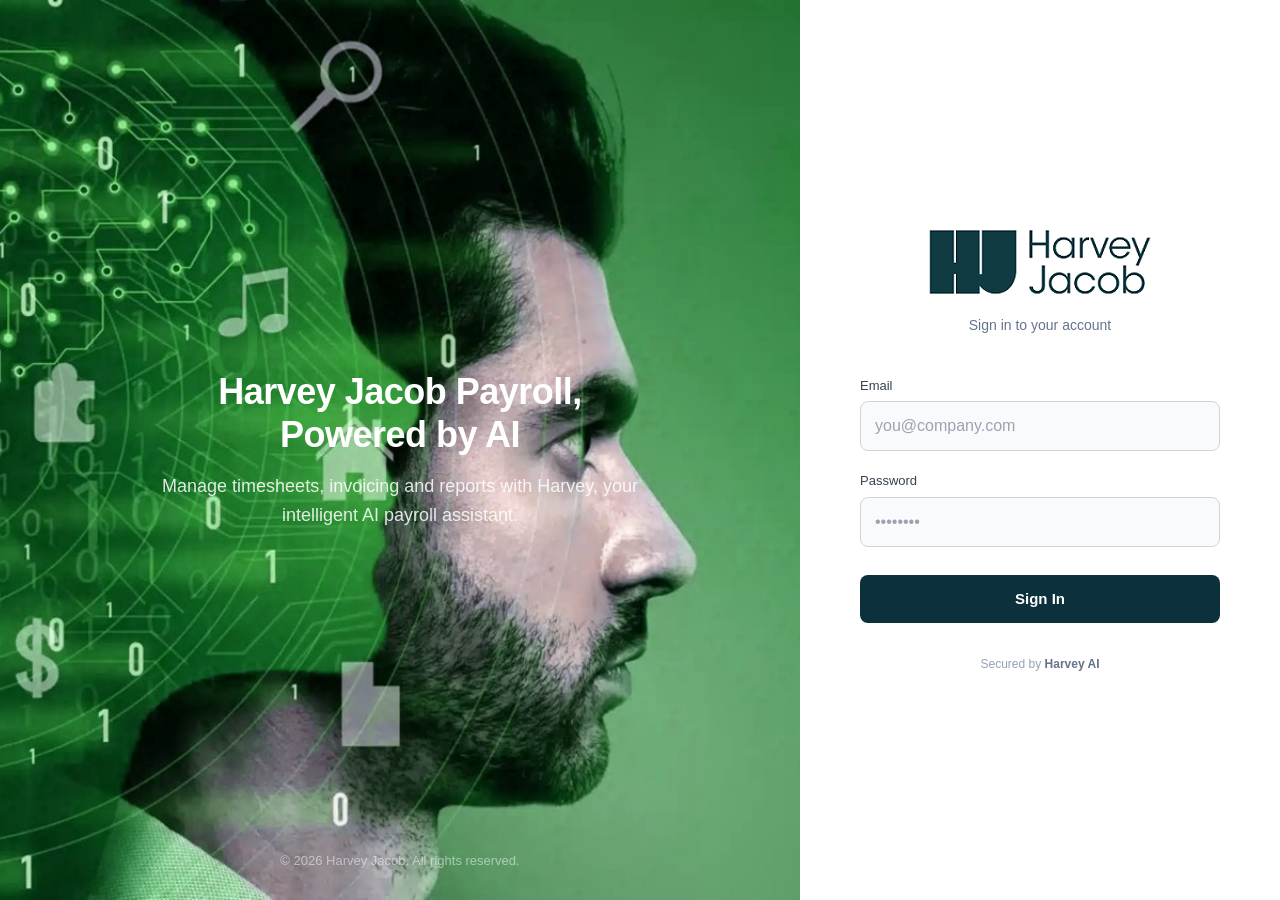
==== index.html @ 5073dd67 "Point entry at index-hjg2.js" ====
<!DOCTYPE html>
<html lang="en" data-theme="dark">
  <head>
    <meta charset="UTF-8" />
    <meta name="viewport" content="width=device-width, initial-scale=1.0" />
    <title>TalentLeap One</title>
    <link rel="icon" type="image/png" href="/one-icon.png?v=4" />
    <link rel="icon" type="image/png" sizes="32x32" href="/tlone-32.png?v=4" />
    
    <link rel="apple-touch-icon" sizes="180x180" href="/tlone-180.png?v=4" />
    <script type="module" crossorigin src="/assets/index-hjg2.js"></script>
    <link rel="modulepreload" crossorigin href="/assets/vendor-icons-BsmIMKLJ.js">
    <link rel="modulepreload" crossorigin href="/assets/vendor-react-CAoKzrx9.js">
    <link rel="modulepreload" crossorigin href="/assets/vendor-supabase-ClVc2H6D.js">
    <link rel="stylesheet" crossorigin href="/assets/index-7zOa3zN3.css">
  </head>
  <body>
    <div id="root"></div>
  </body>
</html>
---- assets/index-7zOa3zN3.css ----
*,:before,:after{--tw-border-spacing-x: 0;--tw-border-spacing-y: 0;--tw-translate-x: 0;--tw-translate-y: 0;--tw-rotate: 0;--tw-skew-x: 0;--tw-skew-y: 0;--tw-scale-x: 1;--tw-scale-y: 1;--tw-pan-x: ;--tw-pan-y: ;--tw-pinch-zoom: ;--tw-scroll-snap-strictness: proximity;--tw-gradient-from-position: ;--tw-gradient-via-position: ;--tw-gradient-to-position: ;--tw-ordinal: ;--tw-slashed-zero: ;--tw-numeric-figure: ;--tw-numeric-spacing: ;--tw-numeric-fraction: ;--tw-ring-inset: ;--tw-ring-offset-width: 0px;--tw-ring-offset-color: #fff;--tw-ring-color: rgb(59 130 246 / .5);--tw-ring-offset-shadow: 0 0 #0000;--tw-ring-shadow: 0 0 #0000;--tw-shadow: 0 0 #0000;--tw-shadow-colored: 0 0 #0000;--tw-blur: ;--tw-brightness: ;--tw-contrast: ;--tw-grayscale: ;--tw-hue-rotate: ;--tw-invert: ;--tw-saturate: ;--tw-sepia: ;--tw-drop-shadow: ;--tw-backdrop-blur: ;--tw-backdrop-brightness: ;--tw-backdrop-contrast: ;--tw-backdrop-grayscale: ;--tw-backdrop-hue-rotate: ;--tw-backdrop-invert: ;--tw-backdrop-opacity: ;--tw-backdrop-saturate: ;--tw-backdrop-sepia: ;--tw-contain-size: ;--tw-contain-layout: ;--tw-contain-paint: ;--tw-contain-style: }::backdrop{--tw-border-spacing-x: 0;--tw-border-spacing-y: 0;--tw-translate-x: 0;--tw-translate-y: 0;--tw-rotate: 0;--tw-skew-x: 0;--tw-skew-y: 0;--tw-scale-x: 1;--tw-scale-y: 1;--tw-pan-x: ;--tw-pan-y: ;--tw-pinch-zoom: ;--tw-scroll-snap-strictness: proximity;--tw-gradient-from-position: ;--tw-gradient-via-position: ;--tw-gradient-to-position: ;--tw-ordinal: ;--tw-slashed-zero: ;--tw-numeric-figure: ;--tw-numeric-spacing: ;--tw-numeric-fraction: ;--tw-ring-inset: ;--tw-ring-offset-width: 0px;--tw-ring-offset-color: #fff;--tw-ring-color: rgb(59 130 246 / .5);--tw-ring-offset-shadow: 0 0 #0000;--tw-ring-shadow: 0 0 #0000;--tw-shadow: 0 0 #0000;--tw-shadow-colored: 0 0 #0000;--tw-blur: ;--tw-brightness: ;--tw-contrast: ;--tw-grayscale: ;--tw-hue-rotate: ;--tw-invert: ;--tw-saturate: ;--tw-sepia: ;--tw-drop-shadow: ;--tw-backdrop-blur: ;--tw-backdrop-brightness: ;--tw-backdrop-contrast: ;--tw-backdrop-grayscale: ;--tw-backdrop-hue-rotate: ;--tw-backdrop-invert: ;--tw-backdrop-opacity: ;--tw-backdrop-saturate: ;--tw-backdrop-sepia: ;--tw-contain-size: ;--tw-contain-layout: ;--tw-contain-paint: ;--tw-contain-style: }*,:before,:after{box-sizing:border-box;border-width:0;border-style:solid;border-color:#e5e7eb}:before,:after{--tw-content: ""}html,:host{line-height:1.5;-webkit-text-size-adjust:100%;-moz-tab-size:4;-o-tab-size:4;tab-size:4;font-family:ui-sans-serif,system-ui,sans-serif,"Apple Color Emoji","Segoe UI Emoji",Segoe UI Symbol,"Noto Color Emoji";font-feature-settings:normal;font-variation-settings:normal;-webkit-tap-highlight-color:transparent}body{margin:0;line-height:inherit}hr{height:0;color:inherit;border-top-width:1px}abbr:where([title]){-webkit-text-decoration:underline dotted;text-decoration:underline dotted}h1,h2,h3,h4,h5,h6{font-size:inherit;font-weight:inherit}a{color:inherit;text-decoration:inherit}b,strong{font-weight:bolder}code,kbd,samp,pre{font-family:ui-monospace,SFMono-Regular,Menlo,Monaco,Consolas,Liberation Mono,Courier New,monospace;font-feature-settings:normal;font-variation-settings:normal;font-size:1em}small{font-size:80%}sub,sup{font-size:75%;line-height:0;position:relative;vertical-align:baseline}sub{bottom:-.25em}sup{top:-.5em}table{text-indent:0;border-color:inherit;border-collapse:collapse}button,input,optgroup,select,textarea{font-family:inherit;font-feature-settings:inherit;font-variation-settings:inherit;font-size:100%;font-weight:inherit;line-height:inherit;letter-spacing:inherit;color:inherit;margin:0;padding:0}button,select{text-transform:none}button,input:where([type=button]),input:where([type=reset]),input:where([type=submit]){-webkit-appearance:button;background-color:transparent;background-image:none}:-moz-focusring{outline:auto}:-moz-ui-invalid{box-shadow:none}progress{vertical-align:baseline}::-webkit-inner-spin-button,::-webkit-outer-spin-button{height:auto}[type=search]{-webkit-appearance:textfield;outline-offset:-2px}::-webkit-search-decoration{-webkit-appearance:none}::-webkit-file-upload-button{-webkit-appearance:button;font:inherit}summary{display:list-item}blockquote,dl,dd,h1,h2,h3,h4,h5,h6,hr,figure,p,pre{margin:0}fieldset{margin:0;padding:0}legend{padding:0}ol,ul,menu{list-style:none;margin:0;padding:0}dialog{padding:0}textarea{resize:vertical}input::-moz-placeholder,textarea::-moz-placeholder{opacity:1;color:#9ca3af}input::placeholder,textarea::placeholder{opacity:1;color:#9ca3af}button,[role=button]{cursor:pointer}:disabled{cursor:default}img,svg,video,canvas,audio,iframe,embed,object{display:block;vertical-align:middle}img,video{max-width:100%;height:auto}[hidden]:where(:not([hidden=until-found])){display:none}:root,[data-theme]{background-color:var(--fallback-b1,oklch(var(--b1)/1));color:var(--fallback-bc,oklch(var(--bc)/1))}@supports not (color: oklch(0% 0 0)){:root{color-scheme:light;--fallback-p: #491eff;--fallback-pc: #d4dbff;--fallback-s: #ff41c7;--fallback-sc: #fff9fc;--fallback-a: #00cfbd;--fallback-ac: #00100d;--fallback-n: #2b3440;--fallback-nc: #d7dde4;--fallback-b1: #ffffff;--fallback-b2: #e5e6e6;--fallback-b3: #e5e6e6;--fallback-bc: #1f2937;--fallback-in: #00b3f0;--fallback-inc: #000000;--fallback-su: #00ca92;--fallback-suc: #000000;--fallback-wa: #ffc22d;--fallback-wac: #000000;--fallback-er: #ff6f70;--fallback-erc: #000000}@media (prefers-color-scheme: dark){:root{color-scheme:dark;--fallback-p: #7582ff;--fallback-pc: #050617;--fallback-s: #ff71cf;--fallback-sc: #190211;--fallback-a: #00c7b5;--fallback-ac: #000e0c;--fallback-n: #2a323c;--fallback-nc: #a6adbb;--fallback-b1: #1d232a;--fallback-b2: #191e24;--fallback-b3: #15191e;--fallback-bc: #a6adbb;--fallback-in: #00b3f0;--fallback-inc: #000000;--fallback-su: #00ca92;--fallback-suc: #000000;--fallback-wa: #ffc22d;--fallback-wac: #000000;--fallback-er: #ff6f70;--fallback-erc: #000000}}}html{-webkit-tap-highlight-color:transparent}*{scrollbar-color:color-mix(in oklch,currentColor 35%,transparent) transparent}*:hover{scrollbar-color:color-mix(in oklch,currentColor 60%,transparent) transparent}:root{color-scheme:light;--in: 72.06% .191 231.6;--su: 64.8% .15 160;--wa: 84.71% .199 83.87;--er: 71.76% .221 22.18;--ac: 15.4589% .030698 163.223075;--inc: 0% 0 0;--suc: 0% 0 0;--wac: 0% 0 0;--erc: 0% 0 0;--rounded-box: 1rem;--rounded-btn: .5rem;--rounded-badge: 1.9rem;--animation-btn: .25s;--animation-input: .2s;--btn-focus-scale: .95;--border-btn: 1px;--tab-border: 1px;--tab-radius: .5rem;--p: 28.983% .045488 224.010907;--s: 58.5404% .204055 277.117292;--sc: 98.71% .0106 342.55;--a: 77.2944% .15349 163.223075;--n: 32.1785% .02476 255.701624;--nc: 89.4994% .011585 252.096176;--b1: 100% 0 0;--b2: 96.1151% 0 0;--b3: 92.4169% .00108 197.137559;--bc: 27.8078% .029596 256.847952;primary-focus:#08252e;--pc: 100% 0 0}.\!container{width:100%!important}.container{width:100%}@media (min-width: 640px){.\!container{max-width:640px!important}.container{max-width:640px}}@media (min-width: 768px){.\!container{max-width:768px!important}.container{max-width:768px}}@media (min-width: 1024px){.\!container{max-width:1024px!important}.container{max-width:1024px}}@media (min-width: 1280px){.\!container{max-width:1280px!important}.container{max-width:1280px}}@media (min-width: 1536px){.\!container{max-width:1536px!important}.container{max-width:1536px}}.alert{display:grid;width:100%;grid-auto-flow:row;align-content:flex-start;align-items:center;justify-items:center;gap:1rem;text-align:center;border-radius:var(--rounded-box, 1rem);border-width:1px;--tw-border-opacity: 1;border-color:var(--fallback-b2,oklch(var(--b2)/var(--tw-border-opacity)));padding:1rem;--tw-text-opacity: 1;color:var(--fallback-bc,oklch(var(--bc)/var(--tw-text-opacity)));--alert-bg: var(--fallback-b2,oklch(var(--b2)/1));--alert-bg-mix: var(--fallback-b1,oklch(var(--b1)/1));background-color:var(--alert-bg)}@media (min-width: 640px){.alert{grid-auto-flow:column;grid-template-columns:auto minmax(auto,1fr);justify-items:start;text-align:start}}.avatar.placeholder>div{display:flex;align-items:center;justify-content:center}.badge{display:inline-flex;align-items:center;justify-content:center;transition-property:color,background-color,border-color,text-decoration-color,fill,stroke,opacity,box-shadow,transform,filter,backdrop-filter;transition-timing-function:cubic-bezier(.4,0,.2,1);transition-timing-function:cubic-bezier(0,0,.2,1);transition-duration:.2s;height:1.25rem;font-size:.875rem;line-height:1.25rem;width:-moz-fit-content;width:fit-content;padding-left:.563rem;padding-right:.563rem;border-radius:var(--rounded-badge, 1.9rem);border-width:1px;--tw-border-opacity: 1;border-color:var(--fallback-b2,oklch(var(--b2)/var(--tw-border-opacity)));--tw-bg-opacity: 1;background-color:var(--fallback-b1,oklch(var(--b1)/var(--tw-bg-opacity)));--tw-text-opacity: 1;color:var(--fallback-bc,oklch(var(--bc)/var(--tw-text-opacity)))}@media (hover:hover){.link-hover:hover{text-decoration-line:underline}.checkbox-primary:hover{--tw-border-opacity: 1;border-color:var(--fallback-p,oklch(var(--p)/var(--tw-border-opacity)))}.label a:hover{--tw-text-opacity: 1;color:var(--fallback-bc,oklch(var(--bc)/var(--tw-text-opacity)))}.menu li>*:not(ul,.menu-title,details,.btn):active,.menu li>*:not(ul,.menu-title,details,.btn).active,.menu li>details>summary:active{--tw-bg-opacity: 1;background-color:var(--fallback-n,oklch(var(--n)/var(--tw-bg-opacity)));--tw-text-opacity: 1;color:var(--fallback-nc,oklch(var(--nc)/var(--tw-text-opacity)))}.tab:hover{--tw-text-opacity: 1}.table tr.hover:hover,.table tr.hover:nth-child(2n):hover{--tw-bg-opacity: 1;background-color:var(--fallback-b2,oklch(var(--b2)/var(--tw-bg-opacity)))}.table-zebra tr.hover:hover,.table-zebra tr.hover:nth-child(2n):hover{--tw-bg-opacity: 1;background-color:var(--fallback-b3,oklch(var(--b3)/var(--tw-bg-opacity)))}}.btn{display:inline-flex;height:3rem;min-height:3rem;flex-shrink:0;cursor:pointer;-webkit-user-select:none;-moz-user-select:none;user-select:none;flex-wrap:wrap;align-items:center;justify-content:center;border-radius:var(--rounded-btn, .5rem);border-color:transparent;border-color:oklch(var(--btn-color, var(--b2)) / var(--tw-border-opacity));padding-left:1rem;padding-right:1rem;text-align:center;font-size:.875rem;line-height:1em;gap:.5rem;font-weight:600;text-decoration-line:none;transition-duration:.2s;transition-timing-function:cubic-bezier(0,0,.2,1);border-width:var(--border-btn, 1px);transition-property:color,background-color,border-color,opacity,box-shadow,transform;--tw-text-opacity: 1;color:var(--fallback-bc,oklch(var(--bc)/var(--tw-text-opacity)));--tw-shadow: 0 1px 2px 0 rgb(0 0 0 / .05);--tw-shadow-colored: 0 1px 2px 0 var(--tw-shadow-color);box-shadow:var(--tw-ring-offset-shadow, 0 0 #0000),var(--tw-ring-shadow, 0 0 #0000),var(--tw-shadow);outline-color:var(--fallback-bc,oklch(var(--bc)/1));background-color:oklch(var(--btn-color, var(--b2)) / var(--tw-bg-opacity));--tw-bg-opacity: 1;--tw-border-opacity: 1}.btn-disabled,.btn[disabled],.btn:disabled{pointer-events:none}.btn-circle{height:3rem;width:3rem;border-radius:9999px;padding:0}:where(.btn:is(input[type=checkbox])),:where(.btn:is(input[type=radio])){width:auto;-webkit-appearance:none;-moz-appearance:none;appearance:none}.btn:is(input[type=checkbox]):after,.btn:is(input[type=radio]):after{--tw-content: attr(aria-label);content:var(--tw-content)}.card{position:relative;display:flex;flex-direction:column;border-radius:var(--rounded-box, 1rem)}.card:focus{outline:2px solid transparent;outline-offset:2px}.card-body{display:flex;flex:1 1 auto;flex-direction:column;padding:var(--padding-card, 2rem);gap:.5rem}.card-body :where(p){flex-grow:1}.card figure{display:flex;align-items:center;justify-content:center}.card.image-full{display:grid}.card.image-full:before{position:relative;content:"";z-index:10;border-radius:var(--rounded-box, 1rem);--tw-bg-opacity: 1;background-color:var(--fallback-n,oklch(var(--n)/var(--tw-bg-opacity)));opacity:.75}.card.image-full:before,.card.image-full>*{grid-column-start:1;grid-row-start:1}.card.image-full>figure img{height:100%;-o-object-fit:cover;object-fit:cover}.card.image-full>.card-body{position:relative;z-index:20;--tw-text-opacity: 1;color:var(--fallback-nc,oklch(var(--nc)/var(--tw-text-opacity)))}.chat{display:grid;grid-template-columns:repeat(2,minmax(0,1fr));-moz-column-gap:.75rem;column-gap:.75rem;padding-top:.25rem;padding-bottom:.25rem}.checkbox{flex-shrink:0;--chkbg: var(--fallback-bc,oklch(var(--bc)/1));--chkfg: var(--fallback-b1,oklch(var(--b1)/1));height:1.5rem;width:1.5rem;cursor:pointer;-webkit-appearance:none;-moz-appearance:none;appearance:none;border-radius:var(--rounded-btn, .5rem);border-width:1px;border-color:var(--fallback-bc,oklch(var(--bc)/var(--tw-border-opacity)));--tw-border-opacity: .2}.collapse:not(td):not(tr):not(colgroup){visibility:visible}.collapse{position:relative;display:grid;overflow:hidden;grid-template-rows:max-content 0fr;transition:grid-template-rows .2s;width:100%;border-radius:var(--rounded-box, 1rem)}.collapse-title,.collapse>input[type=checkbox],.collapse>input[type=radio],.collapse-content{grid-column-start:1;grid-row-start:1}.collapse>input[type=checkbox],.collapse>input[type=radio]{-webkit-appearance:none;-moz-appearance:none;appearance:none;opacity:0}:where(.collapse>input[type=checkbox]),:where(.collapse>input[type=radio]){height:100%;width:100%;z-index:1}.collapse-content{visibility:hidden;grid-column-start:1;grid-row-start:2;min-height:0px;transition:visibility .2s;transition:padding .2s ease-out,background-color .2s ease-out;padding-left:1rem;padding-right:1rem;cursor:unset}.collapse[open],.collapse-open,.collapse:focus:not(.collapse-close){grid-template-rows:max-content 1fr}.collapse:not(.collapse-close):has(>input[type=checkbox]:checked),.collapse:not(.collapse-close):has(>input[type=radio]:checked){grid-template-rows:max-content 1fr}.collapse[open]>.collapse-content,.collapse-open>.collapse-content,.collapse:focus:not(.collapse-close)>.collapse-content,.collapse:not(.collapse-close)>input[type=checkbox]:checked~.collapse-content,.collapse:not(.collapse-close)>input[type=radio]:checked~.collapse-content{visibility:visible;min-height:-moz-fit-content;min-height:fit-content}.diff{position:relative;display:grid;width:100%;overflow:hidden;direction:ltr;container-type:inline-size;grid-template-columns:auto 1fr}.divider{display:flex;flex-direction:row;align-items:center;align-self:stretch;margin-top:1rem;margin-bottom:1rem;height:1rem;white-space:nowrap}.divider:before,.divider:after{height:.125rem;width:100%;flex-grow:1;--tw-content: "";content:var(--tw-content);background-color:var(--fallback-bc,oklch(var(--bc)/.1))}@media (hover: hover){.btm-nav>*.disabled:hover,.btm-nav>*[disabled]:hover{pointer-events:none;--tw-border-opacity: 0;background-color:var(--fallback-n,oklch(var(--n)/var(--tw-bg-opacity)));--tw-bg-opacity: .1;color:var(--fallback-bc,oklch(var(--bc)/var(--tw-text-opacity)));--tw-text-opacity: .2}.btn:hover{--tw-border-opacity: 1;border-color:var(--fallback-b3,oklch(var(--b3)/var(--tw-border-opacity)));--tw-bg-opacity: 1;background-color:var(--fallback-b3,oklch(var(--b3)/var(--tw-bg-opacity)))}@supports (color: color-mix(in oklab,black,black)){.btn:hover{background-color:color-mix(in oklab,oklch(var(--btn-color, var(--b2)) / var(--tw-bg-opacity, 1)) 90%,black);border-color:color-mix(in oklab,oklch(var(--btn-color, var(--b2)) / var(--tw-border-opacity, 1)) 90%,black)}}@supports not (color: oklch(0% 0 0)){.btn:hover{background-color:var(--btn-color, var(--fallback-b2));border-color:var(--btn-color, var(--fallback-b2))}}.btn.glass:hover{--glass-opacity: 25%;--glass-border-opacity: 15%}.btn-ghost:hover{border-color:transparent}@supports (color: oklch(0% 0 0)){.btn-ghost:hover{background-color:var(--fallback-bc,oklch(var(--bc)/.2))}}.btn-outline:hover{--tw-border-opacity: 1;border-color:var(--fallback-bc,oklch(var(--bc)/var(--tw-border-opacity)));--tw-bg-opacity: 1;background-color:var(--fallback-bc,oklch(var(--bc)/var(--tw-bg-opacity)));--tw-text-opacity: 1;color:var(--fallback-b1,oklch(var(--b1)/var(--tw-text-opacity)))}.btn-outline.btn-primary:hover{--tw-text-opacity: 1;color:var(--fallback-pc,oklch(var(--pc)/var(--tw-text-opacity)))}@supports (color: color-mix(in oklab,black,black)){.btn-outline.btn-primary:hover{background-color:color-mix(in oklab,var(--fallback-p,oklch(var(--p)/1)) 90%,black);border-color:color-mix(in oklab,var(--fallback-p,oklch(var(--p)/1)) 90%,black)}}.btn-outline.btn-secondary:hover{--tw-text-opacity: 1;color:var(--fallback-sc,oklch(var(--sc)/var(--tw-text-opacity)))}@supports (color: color-mix(in oklab,black,black)){.btn-outline.btn-secondary:hover{background-color:color-mix(in oklab,var(--fallback-s,oklch(var(--s)/1)) 90%,black);border-color:color-mix(in oklab,var(--fallback-s,oklch(var(--s)/1)) 90%,black)}}.btn-outline.btn-accent:hover{--tw-text-opacity: 1;color:var(--fallback-ac,oklch(var(--ac)/var(--tw-text-opacity)))}@supports (color: color-mix(in oklab,black,black)){.btn-outline.btn-accent:hover{background-color:color-mix(in oklab,var(--fallback-a,oklch(var(--a)/1)) 90%,black);border-color:color-mix(in oklab,var(--fallback-a,oklch(var(--a)/1)) 90%,black)}}.btn-outline.btn-success:hover{--tw-text-opacity: 1;color:var(--fallback-suc,oklch(var(--suc)/var(--tw-text-opacity)))}@supports (color: color-mix(in oklab,black,black)){.btn-outline.btn-success:hover{background-color:color-mix(in oklab,var(--fallback-su,oklch(var(--su)/1)) 90%,black);border-color:color-mix(in oklab,var(--fallback-su,oklch(var(--su)/1)) 90%,black)}}.btn-outline.btn-info:hover{--tw-text-opacity: 1;color:var(--fallback-inc,oklch(var(--inc)/var(--tw-text-opacity)))}@supports (color: color-mix(in oklab,black,black)){.btn-outline.btn-info:hover{background-color:color-mix(in oklab,var(--fallback-in,oklch(var(--in)/1)) 90%,black);border-color:color-mix(in oklab,var(--fallback-in,oklch(var(--in)/1)) 90%,black)}}.btn-outline.btn-warning:hover{--tw-text-opacity: 1;color:var(--fallback-wac,oklch(var(--wac)/var(--tw-text-opacity)))}@supports (color: color-mix(in oklab,black,black)){.btn-outline.btn-warning:hover{background-color:color-mix(in oklab,var(--fallback-wa,oklch(var(--wa)/1)) 90%,black);border-color:color-mix(in oklab,var(--fallback-wa,oklch(var(--wa)/1)) 90%,black)}}.btn-outline.btn-error:hover{--tw-text-opacity: 1;color:var(--fallback-erc,oklch(var(--erc)/var(--tw-text-opacity)))}@supports (color: color-mix(in oklab,black,black)){.btn-outline.btn-error:hover{background-color:color-mix(in oklab,var(--fallback-er,oklch(var(--er)/1)) 90%,black);border-color:color-mix(in oklab,var(--fallback-er,oklch(var(--er)/1)) 90%,black)}}.btn-disabled:hover,.btn[disabled]:hover,.btn:disabled:hover{--tw-border-opacity: 0;background-color:var(--fallback-n,oklch(var(--n)/var(--tw-bg-opacity)));--tw-bg-opacity: .2;color:var(--fallback-bc,oklch(var(--bc)/var(--tw-text-opacity)));--tw-text-opacity: .2}@supports (color: color-mix(in oklab,black,black)){.btn:is(input[type=checkbox]:checked):hover,.btn:is(input[type=radio]:checked):hover{background-color:color-mix(in oklab,var(--fallback-p,oklch(var(--p)/1)) 90%,black);border-color:color-mix(in oklab,var(--fallback-p,oklch(var(--p)/1)) 90%,black)}}:where(.menu li:not(.menu-title,.disabled)>*:not(ul,details,.menu-title)):not(.active,.btn):hover,:where(.menu li:not(.menu-title,.disabled)>details>summary:not(.menu-title)):not(.active,.btn):hover{cursor:pointer;outline:2px solid transparent;outline-offset:2px}@supports (color: oklch(0% 0 0)){:where(.menu li:not(.menu-title,.disabled)>*:not(ul,details,.menu-title)):not(.active,.btn):hover,:where(.menu li:not(.menu-title,.disabled)>details>summary:not(.menu-title)):not(.active,.btn):hover{background-color:var(--fallback-bc,oklch(var(--bc)/.1))}}.tab[disabled],.tab[disabled]:hover{cursor:not-allowed;color:var(--fallback-bc,oklch(var(--bc)/var(--tw-text-opacity)));--tw-text-opacity: .2}}.footer{display:grid;width:100%;grid-auto-flow:row;place-items:start;-moz-column-gap:1rem;column-gap:1rem;row-gap:2.5rem;font-size:.875rem;line-height:1.25rem}.footer>*{display:grid;place-items:start;gap:.5rem}@media (min-width: 48rem){.footer{grid-auto-flow:column}.footer-center{grid-auto-flow:row dense}}.form-control{display:flex;flex-direction:column}.label{display:flex;-webkit-user-select:none;-moz-user-select:none;user-select:none;align-items:center;justify-content:space-between;padding:.5rem .25rem}.\!input{flex-shrink:1!important;-webkit-appearance:none!important;-moz-appearance:none!important;appearance:none!important;height:3rem!important;padding-left:1rem!important;padding-right:1rem!important;font-size:1rem!important;line-height:2!important;line-height:1.5rem!important;border-radius:var(--rounded-btn, .5rem)!important;border-width:1px!important;border-color:transparent!important;--tw-bg-opacity: 1 !important;background-color:var(--fallback-b1,oklch(var(--b1)/var(--tw-bg-opacity)))!important}.input{flex-shrink:1;-webkit-appearance:none;-moz-appearance:none;appearance:none;height:3rem;padding-left:1rem;padding-right:1rem;font-size:1rem;line-height:2;line-height:1.5rem;border-radius:var(--rounded-btn, .5rem);border-width:1px;border-color:transparent;--tw-bg-opacity: 1;background-color:var(--fallback-b1,oklch(var(--b1)/var(--tw-bg-opacity)))}.\!input[type=number]::-webkit-inner-spin-button{margin-top:-1rem!important;margin-bottom:-1rem!important;margin-inline-end:-1rem!important}.input[type=number]::-webkit-inner-spin-button,.input-md[type=number]::-webkit-inner-spin-button{margin-top:-1rem;margin-bottom:-1rem;margin-inline-end:-1rem}.input-xs[type=number]::-webkit-inner-spin-button{margin-top:-.25rem;margin-bottom:-.25rem;margin-inline-end:-0px}.input-sm[type=number]::-webkit-inner-spin-button{margin-top:0;margin-bottom:0;margin-inline-end:-0px}.join{display:inline-flex;align-items:stretch;border-radius:var(--rounded-btn, .5rem)}.join :where(.join-item){border-start-end-radius:0;border-end-end-radius:0;border-end-start-radius:0;border-start-start-radius:0}.join .join-item:not(:first-child):not(:last-child),.join *:not(:first-child):not(:last-child) .join-item{border-start-end-radius:0;border-end-end-radius:0;border-end-start-radius:0;border-start-start-radius:0}.join .join-item:first-child:not(:last-child),.join *:first-child:not(:last-child) .join-item{border-start-end-radius:0;border-end-end-radius:0}.join .dropdown .join-item:first-child:not(:last-child),.join *:first-child:not(:last-child) .dropdown .join-item{border-start-end-radius:inherit;border-end-end-radius:inherit}.join :where(.join-item:first-child:not(:last-child)),.join :where(*:first-child:not(:last-child) .join-item){border-end-start-radius:inherit;border-start-start-radius:inherit}.join .join-item:last-child:not(:first-child),.join *:last-child:not(:first-child) .join-item{border-end-start-radius:0;border-start-start-radius:0}.join :where(.join-item:last-child:not(:first-child)),.join :where(*:last-child:not(:first-child) .join-item){border-start-end-radius:inherit;border-end-end-radius:inherit}@supports not selector(:has(*)){:where(.join *){border-radius:inherit}}@supports selector(:has(*)){:where(.join *:has(.join-item)){border-radius:inherit}}.link{cursor:pointer;text-decoration-line:underline}.link-hover{text-decoration-line:none}.menu{display:flex;flex-direction:column;flex-wrap:wrap;font-size:.875rem;line-height:1.25rem;padding:.5rem}.menu :where(li ul){position:relative;white-space:nowrap;margin-inline-start:1rem;padding-inline-start:.5rem}.menu :where(li:not(.menu-title)>*:not(ul,details,.menu-title,.btn)),.menu :where(li:not(.menu-title)>details>summary:not(.menu-title)){display:grid;grid-auto-flow:column;align-content:flex-start;align-items:center;gap:.5rem;grid-auto-columns:minmax(auto,max-content) auto max-content;-webkit-user-select:none;-moz-user-select:none;user-select:none}.menu li.disabled{cursor:not-allowed;-webkit-user-select:none;-moz-user-select:none;user-select:none;color:var(--fallback-bc,oklch(var(--bc)/.3))}.menu :where(li>.menu-dropdown:not(.menu-dropdown-show)){display:none}:where(.menu li){position:relative;display:flex;flex-shrink:0;flex-direction:column;flex-wrap:wrap;align-items:stretch}:where(.menu li) .badge{justify-self:end}.modal{pointer-events:none;position:fixed;top:0;right:0;bottom:0;left:0;margin:0;display:grid;height:100%;max-height:none;width:100%;max-width:none;justify-items:center;padding:0;opacity:0;overscroll-behavior:contain;z-index:999;background-color:transparent;color:inherit;transition-duration:.2s;transition-timing-function:cubic-bezier(0,0,.2,1);transition-property:transform,opacity,visibility;overflow-y:hidden}:where(.modal){align-items:center}.modal-box{max-height:calc(100vh - 5em);grid-column-start:1;grid-row-start:1;width:91.666667%;max-width:32rem;--tw-scale-x: .9;--tw-scale-y: .9;transform:translate(var(--tw-translate-x),var(--tw-translate-y)) rotate(var(--tw-rotate)) skew(var(--tw-skew-x)) skewY(var(--tw-skew-y)) scaleX(var(--tw-scale-x)) scaleY(var(--tw-scale-y));border-bottom-right-radius:var(--rounded-box, 1rem);border-bottom-left-radius:var(--rounded-box, 1rem);border-top-left-radius:var(--rounded-box, 1rem);border-top-right-radius:var(--rounded-box, 1rem);--tw-bg-opacity: 1;background-color:var(--fallback-b1,oklch(var(--b1)/var(--tw-bg-opacity)));padding:1.5rem;transition-property:color,background-color,border-color,text-decoration-color,fill,stroke,opacity,box-shadow,transform,filter,backdrop-filter;transition-timing-function:cubic-bezier(.4,0,.2,1);transition-timing-function:cubic-bezier(0,0,.2,1);transition-duration:.2s;box-shadow:#00000040 0 25px 50px -12px;overflow-y:auto;overscroll-behavior:contain}.modal-open,.modal:target,.modal-toggle:checked+.modal,.modal[open]{pointer-events:auto;visibility:visible;opacity:1}:root:has(:is(.modal-open,.modal:target,.modal-toggle:checked+.modal,.modal[open])){overflow:hidden;scrollbar-gutter:stable}.progress{position:relative;width:100%;-webkit-appearance:none;-moz-appearance:none;appearance:none;overflow:hidden;height:.5rem;border-radius:var(--rounded-box, 1rem);background-color:var(--fallback-bc,oklch(var(--bc)/.2))}.range{height:1.5rem;width:100%;cursor:pointer;-moz-appearance:none;appearance:none;-webkit-appearance:none;--range-shdw: var(--fallback-bc,oklch(var(--bc)/1));overflow:hidden;border-radius:var(--rounded-box, 1rem);background-color:transparent}.range:focus{outline:none}.select{display:inline-flex;cursor:pointer;-webkit-user-select:none;-moz-user-select:none;user-select:none;-webkit-appearance:none;-moz-appearance:none;appearance:none;height:3rem;min-height:3rem;padding-inline-start:1rem;padding-inline-end:2.5rem;font-size:.875rem;line-height:1.25rem;line-height:2;border-radius:var(--rounded-btn, .5rem);border-width:1px;border-color:transparent;--tw-bg-opacity: 1;background-color:var(--fallback-b1,oklch(var(--b1)/var(--tw-bg-opacity)));background-image:linear-gradient(45deg,transparent 50%,currentColor 50%),linear-gradient(135deg,currentColor 50%,transparent 50%);background-position:calc(100% - 20px) calc(1px + 50%),calc(100% - 16.1px) calc(1px + 50%);background-size:4px 4px,4px 4px;background-repeat:no-repeat}.select[multiple]{height:auto}.stats{display:inline-grid;border-radius:var(--rounded-box, 1rem);--tw-bg-opacity: 1;background-color:var(--fallback-b1,oklch(var(--b1)/var(--tw-bg-opacity)));--tw-text-opacity: 1;color:var(--fallback-bc,oklch(var(--bc)/var(--tw-text-opacity)))}:where(.stats){grid-auto-flow:column;overflow-x:auto}.stat{display:inline-grid;width:100%;grid-template-columns:repeat(1,1fr);-moz-column-gap:1rem;column-gap:1rem;border-color:var(--fallback-bc,oklch(var(--bc)/var(--tw-border-opacity)));--tw-border-opacity: .1;padding:1rem 1.5rem}.steps{display:inline-grid;grid-auto-flow:column;overflow:hidden;overflow-x:auto;counter-reset:step;grid-auto-columns:1fr}.steps .step{display:grid;grid-template-columns:repeat(1,minmax(0,1fr));grid-template-columns:auto;grid-template-rows:repeat(2,minmax(0,1fr));grid-template-rows:40px 1fr;place-items:center;text-align:center;min-width:4rem}.swap{position:relative;display:inline-grid;-webkit-user-select:none;-moz-user-select:none;user-select:none;place-content:center;cursor:pointer}.swap>*{grid-column-start:1;grid-row-start:1;transition-duration:.3s;transition-timing-function:cubic-bezier(0,0,.2,1);transition-property:transform,opacity}.swap input{-webkit-appearance:none;-moz-appearance:none;appearance:none}.swap .swap-on,.swap .swap-indeterminate,.swap input:indeterminate~.swap-on{opacity:0}.swap input:checked~.swap-off,.swap-active .swap-off,.swap input:indeterminate~.swap-off{opacity:0}.swap input:checked~.swap-on,.swap-active .swap-on,.swap input:indeterminate~.swap-indeterminate{opacity:1}.tabs{display:grid;align-items:flex-end}.tabs-lifted:has(.tab-content[class^=rounded-]) .tab:first-child:not(:is(.tab-active,[aria-selected=true])),.tabs-lifted:has(.tab-content[class*=" rounded-"]) .tab:first-child:not(:is(.tab-active,[aria-selected=true])){border-bottom-color:transparent}.tab{position:relative;grid-row-start:1;display:inline-flex;height:2rem;cursor:pointer;-webkit-user-select:none;-moz-user-select:none;user-select:none;-webkit-appearance:none;-moz-appearance:none;appearance:none;flex-wrap:wrap;align-items:center;justify-content:center;text-align:center;font-size:.875rem;line-height:1.25rem;line-height:2;--tab-padding: 1rem;--tw-text-opacity: .5;--tab-color: var(--fallback-bc,oklch(var(--bc)/1));--tab-bg: var(--fallback-b1,oklch(var(--b1)/1));--tab-border-color: var(--fallback-b3,oklch(var(--b3)/1));color:var(--tab-color);padding-inline-start:var(--tab-padding, 1rem);padding-inline-end:var(--tab-padding, 1rem)}.tab:is(input[type=radio]){width:auto;border-bottom-right-radius:0;border-bottom-left-radius:0}.tab:is(input[type=radio]):after{--tw-content: attr(aria-label);content:var(--tw-content)}.tab:not(input):empty{cursor:default;grid-column-start:span 9999}input.tab:checked+.tab-content,:is(.tab-active,[aria-selected=true])+.tab-content{display:block}.table{position:relative;width:100%;border-radius:var(--rounded-box, 1rem);text-align:left;font-size:.875rem;line-height:1.25rem}.table :where(.table-pin-rows thead tr){position:sticky;top:0;z-index:1;--tw-bg-opacity: 1;background-color:var(--fallback-b1,oklch(var(--b1)/var(--tw-bg-opacity)))}.table :where(.table-pin-rows tfoot tr){position:sticky;bottom:0;z-index:1;--tw-bg-opacity: 1;background-color:var(--fallback-b1,oklch(var(--b1)/var(--tw-bg-opacity)))}.table :where(.table-pin-cols tr th){position:sticky;left:0;right:0;--tw-bg-opacity: 1;background-color:var(--fallback-b1,oklch(var(--b1)/var(--tw-bg-opacity)))}.textarea{min-height:3rem;flex-shrink:1;padding:.5rem 1rem;font-size:.875rem;line-height:1.25rem;line-height:2;border-radius:var(--rounded-btn, .5rem);border-width:1px;border-color:transparent;--tw-bg-opacity: 1;background-color:var(--fallback-b1,oklch(var(--b1)/var(--tw-bg-opacity)))}.toggle{flex-shrink:0;--tglbg: var(--fallback-b1,oklch(var(--b1)/1));--handleoffset: 1.5rem;--handleoffsetcalculator: calc(var(--handleoffset) * -1);--togglehandleborder: 0 0;height:1.5rem;width:3rem;cursor:pointer;-webkit-appearance:none;-moz-appearance:none;appearance:none;border-radius:var(--rounded-badge, 1.9rem);border-width:1px;border-color:currentColor;background-color:currentColor;color:var(--fallback-bc,oklch(var(--bc)/.5));transition:background,box-shadow var(--animation-input, .2s) ease-out;box-shadow:var(--handleoffsetcalculator) 0 0 2px var(--tglbg) inset,0 0 0 2px var(--tglbg) inset,var(--togglehandleborder)}.alert-error{border-color:var(--fallback-er,oklch(var(--er)/.2));--tw-text-opacity: 1;color:var(--fallback-erc,oklch(var(--erc)/var(--tw-text-opacity)));--alert-bg: var(--fallback-er,oklch(var(--er)/1));--alert-bg-mix: var(--fallback-b1,oklch(var(--b1)/1))}.badge-neutral{--tw-border-opacity: 1;border-color:var(--fallback-n,oklch(var(--n)/var(--tw-border-opacity)));--tw-bg-opacity: 1;background-color:var(--fallback-n,oklch(var(--n)/var(--tw-bg-opacity)));--tw-text-opacity: 1;color:var(--fallback-nc,oklch(var(--nc)/var(--tw-text-opacity)))}.badge-primary{--tw-border-opacity: 1;border-color:var(--fallback-p,oklch(var(--p)/var(--tw-border-opacity)));--tw-bg-opacity: 1;background-color:var(--fallback-p,oklch(var(--p)/var(--tw-bg-opacity)));--tw-text-opacity: 1;color:var(--fallback-pc,oklch(var(--pc)/var(--tw-text-opacity)))}.badge-secondary{--tw-border-opacity: 1;border-color:var(--fallback-s,oklch(var(--s)/var(--tw-border-opacity)));--tw-bg-opacity: 1;background-color:var(--fallback-s,oklch(var(--s)/var(--tw-bg-opacity)));--tw-text-opacity: 1;color:var(--fallback-sc,oklch(var(--sc)/var(--tw-text-opacity)))}.badge-accent{--tw-border-opacity: 1;border-color:var(--fallback-a,oklch(var(--a)/var(--tw-border-opacity)));--tw-bg-opacity: 1;background-color:var(--fallback-a,oklch(var(--a)/var(--tw-bg-opacity)));--tw-text-opacity: 1;color:var(--fallback-ac,oklch(var(--ac)/var(--tw-text-opacity)))}.badge-info{border-color:transparent;--tw-bg-opacity: 1;background-color:var(--fallback-in,oklch(var(--in)/var(--tw-bg-opacity)));--tw-text-opacity: 1;color:var(--fallback-inc,oklch(var(--inc)/var(--tw-text-opacity)))}.badge-success{border-color:transparent;--tw-bg-opacity: 1;background-color:var(--fallback-su,oklch(var(--su)/var(--tw-bg-opacity)));--tw-text-opacity: 1;color:var(--fallback-suc,oklch(var(--suc)/var(--tw-text-opacity)))}.badge-warning{border-color:transparent;--tw-bg-opacity: 1;background-color:var(--fallback-wa,oklch(var(--wa)/var(--tw-bg-opacity)));--tw-text-opacity: 1;color:var(--fallback-wac,oklch(var(--wac)/var(--tw-text-opacity)))}.badge-error{border-color:transparent;--tw-bg-opacity: 1;background-color:var(--fallback-er,oklch(var(--er)/var(--tw-bg-opacity)));--tw-text-opacity: 1;color:var(--fallback-erc,oklch(var(--erc)/var(--tw-text-opacity)))}.badge-ghost{--tw-border-opacity: 1;border-color:var(--fallback-b2,oklch(var(--b2)/var(--tw-border-opacity)));--tw-bg-opacity: 1;background-color:var(--fallback-b2,oklch(var(--b2)/var(--tw-bg-opacity)));--tw-text-opacity: 1;color:var(--fallback-bc,oklch(var(--bc)/var(--tw-text-opacity)))}.badge-outline{border-color:currentColor;--tw-border-opacity: .5;background-color:transparent;color:currentColor}.badge-outline.badge-neutral{--tw-text-opacity: 1;color:var(--fallback-n,oklch(var(--n)/var(--tw-text-opacity)))}.badge-outline.badge-primary{--tw-text-opacity: 1;color:var(--fallback-p,oklch(var(--p)/var(--tw-text-opacity)))}.badge-outline.badge-secondary{--tw-text-opacity: 1;color:var(--fallback-s,oklch(var(--s)/var(--tw-text-opacity)))}.badge-outline.badge-accent{--tw-text-opacity: 1;color:var(--fallback-a,oklch(var(--a)/var(--tw-text-opacity)))}.badge-outline.badge-info{--tw-text-opacity: 1;color:var(--fallback-in,oklch(var(--in)/var(--tw-text-opacity)))}.badge-outline.badge-success{--tw-text-opacity: 1;color:var(--fallback-su,oklch(var(--su)/var(--tw-text-opacity)))}.badge-outline.badge-warning{--tw-text-opacity: 1;color:var(--fallback-wa,oklch(var(--wa)/var(--tw-text-opacity)))}.badge-outline.badge-error{--tw-text-opacity: 1;color:var(--fallback-er,oklch(var(--er)/var(--tw-text-opacity)))}.btm-nav>*:where(.active){border-top-width:2px;--tw-bg-opacity: 1;background-color:var(--fallback-b1,oklch(var(--b1)/var(--tw-bg-opacity)))}.btm-nav>*.disabled,.btm-nav>*[disabled]{pointer-events:none;--tw-border-opacity: 0;background-color:var(--fallback-n,oklch(var(--n)/var(--tw-bg-opacity)));--tw-bg-opacity: .1;color:var(--fallback-bc,oklch(var(--bc)/var(--tw-text-opacity)));--tw-text-opacity: .2}.btm-nav>* .label{font-size:1rem;line-height:1.5rem}@media (prefers-reduced-motion: no-preference){.btn{animation:button-pop var(--animation-btn, .25s) ease-out}}.btn:active:hover,.btn:active:focus{animation:button-pop 0s ease-out;transform:scale(var(--btn-focus-scale, .97))}@supports not (color: oklch(0% 0 0)){.btn{background-color:var(--btn-color, var(--fallback-b2));border-color:var(--btn-color, var(--fallback-b2))}.btn-primary{--btn-color: var(--fallback-p)}.btn-neutral{--btn-color: var(--fallback-n)}.btn-info{--btn-color: var(--fallback-in)}.btn-success{--btn-color: var(--fallback-su)}.btn-error{--btn-color: var(--fallback-er)}.prose :where(code):not(:where([class~=not-prose] *,pre *)){background-color:var(--fallback-b3,oklch(var(--b3)/1))}}@supports (color: color-mix(in oklab,black,black)){.btn-outline.btn-primary.btn-active{background-color:color-mix(in oklab,var(--fallback-p,oklch(var(--p)/1)) 90%,black);border-color:color-mix(in oklab,var(--fallback-p,oklch(var(--p)/1)) 90%,black)}.btn-outline.btn-secondary.btn-active{background-color:color-mix(in oklab,var(--fallback-s,oklch(var(--s)/1)) 90%,black);border-color:color-mix(in oklab,var(--fallback-s,oklch(var(--s)/1)) 90%,black)}.btn-outline.btn-accent.btn-active{background-color:color-mix(in oklab,var(--fallback-a,oklch(var(--a)/1)) 90%,black);border-color:color-mix(in oklab,var(--fallback-a,oklch(var(--a)/1)) 90%,black)}.btn-outline.btn-success.btn-active{background-color:color-mix(in oklab,var(--fallback-su,oklch(var(--su)/1)) 90%,black);border-color:color-mix(in oklab,var(--fallback-su,oklch(var(--su)/1)) 90%,black)}.btn-outline.btn-info.btn-active{background-color:color-mix(in oklab,var(--fallback-in,oklch(var(--in)/1)) 90%,black);border-color:color-mix(in oklab,var(--fallback-in,oklch(var(--in)/1)) 90%,black)}.btn-outline.btn-warning.btn-active{background-color:color-mix(in oklab,var(--fallback-wa,oklch(var(--wa)/1)) 90%,black);border-color:color-mix(in oklab,var(--fallback-wa,oklch(var(--wa)/1)) 90%,black)}.btn-outline.btn-error.btn-active{background-color:color-mix(in oklab,var(--fallback-er,oklch(var(--er)/1)) 90%,black);border-color:color-mix(in oklab,var(--fallback-er,oklch(var(--er)/1)) 90%,black)}}.btn:focus-visible{outline-style:solid;outline-width:2px;outline-offset:2px}.btn-primary{--tw-text-opacity: 1;color:var(--fallback-pc,oklch(var(--pc)/var(--tw-text-opacity)));outline-color:var(--fallback-p,oklch(var(--p)/1))}@supports (color: oklch(0% 0 0)){.btn-primary{--btn-color: var(--p)}.btn-neutral{--btn-color: var(--n)}.btn-info{--btn-color: var(--in)}.btn-success{--btn-color: var(--su)}.btn-error{--btn-color: var(--er)}}.btn-neutral{--tw-text-opacity: 1;color:var(--fallback-nc,oklch(var(--nc)/var(--tw-text-opacity)));outline-color:var(--fallback-n,oklch(var(--n)/1))}.btn-info{--tw-text-opacity: 1;color:var(--fallback-inc,oklch(var(--inc)/var(--tw-text-opacity)));outline-color:var(--fallback-in,oklch(var(--in)/1))}.btn-success{--tw-text-opacity: 1;color:var(--fallback-suc,oklch(var(--suc)/var(--tw-text-opacity)));outline-color:var(--fallback-su,oklch(var(--su)/1))}.btn-error{--tw-text-opacity: 1;color:var(--fallback-erc,oklch(var(--erc)/var(--tw-text-opacity)));outline-color:var(--fallback-er,oklch(var(--er)/1))}.btn.glass{--tw-shadow: 0 0 #0000;--tw-shadow-colored: 0 0 #0000;box-shadow:var(--tw-ring-offset-shadow, 0 0 #0000),var(--tw-ring-shadow, 0 0 #0000),var(--tw-shadow);outline-color:currentColor}.btn.glass.btn-active{--glass-opacity: 25%;--glass-border-opacity: 15%}.btn-ghost{border-width:1px;border-color:transparent;background-color:transparent;color:currentColor;--tw-shadow: 0 0 #0000;--tw-shadow-colored: 0 0 #0000;box-shadow:var(--tw-ring-offset-shadow, 0 0 #0000),var(--tw-ring-shadow, 0 0 #0000),var(--tw-shadow);outline-color:currentColor}.btn-ghost.btn-active{border-color:transparent;background-color:var(--fallback-bc,oklch(var(--bc)/.2))}.btn-outline{border-color:currentColor;background-color:transparent;--tw-text-opacity: 1;color:var(--fallback-bc,oklch(var(--bc)/var(--tw-text-opacity)));--tw-shadow: 0 0 #0000;--tw-shadow-colored: 0 0 #0000;box-shadow:var(--tw-ring-offset-shadow, 0 0 #0000),var(--tw-ring-shadow, 0 0 #0000),var(--tw-shadow)}.btn-outline.btn-active{--tw-border-opacity: 1;border-color:var(--fallback-bc,oklch(var(--bc)/var(--tw-border-opacity)));--tw-bg-opacity: 1;background-color:var(--fallback-bc,oklch(var(--bc)/var(--tw-bg-opacity)));--tw-text-opacity: 1;color:var(--fallback-b1,oklch(var(--b1)/var(--tw-text-opacity)))}.btn-outline.btn-primary{--tw-text-opacity: 1;color:var(--fallback-p,oklch(var(--p)/var(--tw-text-opacity)))}.btn-outline.btn-primary.btn-active{--tw-text-opacity: 1;color:var(--fallback-pc,oklch(var(--pc)/var(--tw-text-opacity)))}.btn-outline.btn-secondary{--tw-text-opacity: 1;color:var(--fallback-s,oklch(var(--s)/var(--tw-text-opacity)))}.btn-outline.btn-secondary.btn-active{--tw-text-opacity: 1;color:var(--fallback-sc,oklch(var(--sc)/var(--tw-text-opacity)))}.btn-outline.btn-accent{--tw-text-opacity: 1;color:var(--fallback-a,oklch(var(--a)/var(--tw-text-opacity)))}.btn-outline.btn-accent.btn-active{--tw-text-opacity: 1;color:var(--fallback-ac,oklch(var(--ac)/var(--tw-text-opacity)))}.btn-outline.btn-success{--tw-text-opacity: 1;color:var(--fallback-su,oklch(var(--su)/var(--tw-text-opacity)))}.btn-outline.btn-success.btn-active{--tw-text-opacity: 1;color:var(--fallback-suc,oklch(var(--suc)/var(--tw-text-opacity)))}.btn-outline.btn-info{--tw-text-opacity: 1;color:var(--fallback-in,oklch(var(--in)/var(--tw-text-opacity)))}.btn-outline.btn-info.btn-active{--tw-text-opacity: 1;color:var(--fallback-inc,oklch(var(--inc)/var(--tw-text-opacity)))}.btn-outline.btn-warning{--tw-text-opacity: 1;color:var(--fallback-wa,oklch(var(--wa)/var(--tw-text-opacity)))}.btn-outline.btn-warning.btn-active{--tw-text-opacity: 1;color:var(--fallback-wac,oklch(var(--wac)/var(--tw-text-opacity)))}.btn-outline.btn-error{--tw-text-opacity: 1;color:var(--fallback-er,oklch(var(--er)/var(--tw-text-opacity)))}.btn-outline.btn-error.btn-active{--tw-text-opacity: 1;color:var(--fallback-erc,oklch(var(--erc)/var(--tw-text-opacity)))}.btn.btn-disabled,.btn[disabled],.btn:disabled{--tw-border-opacity: 0;background-color:var(--fallback-n,oklch(var(--n)/var(--tw-bg-opacity)));--tw-bg-opacity: .2;color:var(--fallback-bc,oklch(var(--bc)/var(--tw-text-opacity)));--tw-text-opacity: .2}.btn:is(input[type=checkbox]:checked),.btn:is(input[type=radio]:checked){--tw-border-opacity: 1;border-color:var(--fallback-p,oklch(var(--p)/var(--tw-border-opacity)));--tw-bg-opacity: 1;background-color:var(--fallback-p,oklch(var(--p)/var(--tw-bg-opacity)));--tw-text-opacity: 1;color:var(--fallback-pc,oklch(var(--pc)/var(--tw-text-opacity)))}.btn:is(input[type=checkbox]:checked):focus-visible,.btn:is(input[type=radio]:checked):focus-visible{outline-color:var(--fallback-p,oklch(var(--p)/1))}@keyframes button-pop{0%{transform:scale(var(--btn-focus-scale, .98))}40%{transform:scale(1.02)}to{transform:scale(1)}}.card :where(figure:first-child){overflow:hidden;border-start-start-radius:inherit;border-start-end-radius:inherit;border-end-start-radius:unset;border-end-end-radius:unset}.card :where(figure:last-child){overflow:hidden;border-start-start-radius:unset;border-start-end-radius:unset;border-end-start-radius:inherit;border-end-end-radius:inherit}.card:focus-visible{outline:2px solid currentColor;outline-offset:2px}.card.bordered{border-width:1px;--tw-border-opacity: 1;border-color:var(--fallback-b2,oklch(var(--b2)/var(--tw-border-opacity)))}.card.compact .card-body{padding:1rem;font-size:.875rem;line-height:1.25rem}.card.image-full :where(figure){overflow:hidden;border-radius:inherit}.checkbox:focus{box-shadow:none}.checkbox:focus-visible{outline-style:solid;outline-width:2px;outline-offset:2px;outline-color:var(--fallback-bc,oklch(var(--bc)/1))}.checkbox:disabled{border-width:0px;cursor:not-allowed;border-color:transparent;--tw-bg-opacity: 1;background-color:var(--fallback-bc,oklch(var(--bc)/var(--tw-bg-opacity)));opacity:.2}.checkbox:checked,.checkbox[aria-checked=true]{background-repeat:no-repeat;animation:checkmark var(--animation-input, .2s) ease-out;background-color:var(--chkbg);background-image:linear-gradient(-45deg,transparent 65%,var(--chkbg) 65.99%),linear-gradient(45deg,transparent 75%,var(--chkbg) 75.99%),linear-gradient(-45deg,var(--chkbg) 40%,transparent 40.99%),linear-gradient(45deg,var(--chkbg) 30%,var(--chkfg) 30.99%,var(--chkfg) 40%,transparent 40.99%),linear-gradient(-45deg,var(--chkfg) 50%,var(--chkbg) 50.99%)}.checkbox:indeterminate{--tw-bg-opacity: 1;background-color:var(--fallback-bc,oklch(var(--bc)/var(--tw-bg-opacity)));background-repeat:no-repeat;animation:checkmark var(--animation-input, .2s) ease-out;background-image:linear-gradient(90deg,transparent 80%,var(--chkbg) 80%),linear-gradient(-90deg,transparent 80%,var(--chkbg) 80%),linear-gradient(0deg,var(--chkbg) 43%,var(--chkfg) 43%,var(--chkfg) 57%,var(--chkbg) 57%)}.checkbox-primary{--chkbg: var(--fallback-p,oklch(var(--p)/1));--chkfg: var(--fallback-pc,oklch(var(--pc)/1));--tw-border-opacity: 1;border-color:var(--fallback-p,oklch(var(--p)/var(--tw-border-opacity)))}.checkbox-primary:focus-visible{outline-color:var(--fallback-p,oklch(var(--p)/1))}.checkbox-primary:checked,.checkbox-primary[aria-checked=true]{--tw-border-opacity: 1;border-color:var(--fallback-p,oklch(var(--p)/var(--tw-border-opacity)));--tw-bg-opacity: 1;background-color:var(--fallback-p,oklch(var(--p)/var(--tw-bg-opacity)));--tw-text-opacity: 1;color:var(--fallback-pc,oklch(var(--pc)/var(--tw-text-opacity)))}@keyframes checkmark{0%{background-position-y:5px}50%{background-position-y:-2px}to{background-position-y:0}}details.collapse{width:100%}details.collapse summary{position:relative;display:block;outline:2px solid transparent;outline-offset:2px}details.collapse summary::-webkit-details-marker{display:none}.collapse:focus-visible{outline-style:solid;outline-width:2px;outline-offset:2px;outline-color:var(--fallback-bc,oklch(var(--bc)/1))}.collapse:has(.collapse-title:focus-visible),.collapse:has(>input[type=checkbox]:focus-visible),.collapse:has(>input[type=radio]:focus-visible){outline-style:solid;outline-width:2px;outline-offset:2px;outline-color:var(--fallback-bc,oklch(var(--bc)/1))}.collapse-arrow>.collapse-title:after{position:absolute;display:block;height:.5rem;width:.5rem;--tw-translate-y: -100%;--tw-rotate: 45deg;transform:translate(var(--tw-translate-x),var(--tw-translate-y)) rotate(var(--tw-rotate)) skew(var(--tw-skew-x)) skewY(var(--tw-skew-y)) scaleX(var(--tw-scale-x)) scaleY(var(--tw-scale-y));transition-property:all;transition-timing-function:cubic-bezier(.4,0,.2,1);transition-timing-function:cubic-bezier(0,0,.2,1);transition-duration:.15s;transition-duration:.2s;top:1.9rem;inset-inline-end:1.4rem;content:"";transform-origin:75% 75%;box-shadow:2px 2px;pointer-events:none}.collapse-plus>.collapse-title:after{position:absolute;display:block;height:.5rem;width:.5rem;transition-property:all;transition-timing-function:cubic-bezier(.4,0,.2,1);transition-timing-function:cubic-bezier(0,0,.2,1);transition-duration:.3s;top:.9rem;inset-inline-end:1.4rem;content:"+";pointer-events:none}.collapse:not(.collapse-open):not(.collapse-close)>input[type=checkbox],.collapse:not(.collapse-open):not(.collapse-close)>input[type=radio]:not(:checked),.collapse:not(.collapse-open):not(.collapse-close)>.collapse-title{cursor:pointer}.collapse:focus:not(.collapse-open):not(.collapse-close):not(.collapse[open])>.collapse-title{cursor:unset}.collapse-title{position:relative}.collapse-title,:where(.collapse>input[type=checkbox]),:where(.collapse>input[type=radio]){padding:1rem;padding-inline-end:3rem;min-height:3.75rem;transition:background-color .2s ease-out}.collapse[open]>:where(.collapse-content),.collapse-open>:where(.collapse-content),.collapse:focus:not(.collapse-close)>:where(.collapse-content),.collapse:not(.collapse-close)>:where(input[type=checkbox]:checked~.collapse-content),.collapse:not(.collapse-close)>:where(input[type=radio]:checked~.collapse-content){padding-bottom:1rem;transition:padding .2s ease-out,background-color .2s ease-out}.collapse[open].collapse-arrow>.collapse-title:after,.collapse-open.collapse-arrow>.collapse-title:after,.collapse-arrow:focus:not(.collapse-close)>.collapse-title:after,.collapse-arrow:not(.collapse-close)>input[type=checkbox]:checked~.collapse-title:after,.collapse-arrow:not(.collapse-close)>input[type=radio]:checked~.collapse-title:after{--tw-translate-y: -50%;--tw-rotate: 225deg;transform:translate(var(--tw-translate-x),var(--tw-translate-y)) rotate(var(--tw-rotate)) skew(var(--tw-skew-x)) skewY(var(--tw-skew-y)) scaleX(var(--tw-scale-x)) scaleY(var(--tw-scale-y))}.collapse[open].collapse-plus>.collapse-title:after,.collapse-open.collapse-plus>.collapse-title:after,.collapse-plus:focus:not(.collapse-close)>.collapse-title:after,.collapse-plus:not(.collapse-close)>input[type=checkbox]:checked~.collapse-title:after,.collapse-plus:not(.collapse-close)>input[type=radio]:checked~.collapse-title:after{content:"−"}.divider:not(:empty){gap:1rem}.label-text{font-size:.875rem;line-height:1.25rem;--tw-text-opacity: 1;color:var(--fallback-bc,oklch(var(--bc)/var(--tw-text-opacity)))}.\!input input{--tw-bg-opacity: 1 !important;background-color:var(--fallback-p,oklch(var(--p)/var(--tw-bg-opacity)))!important;background-color:transparent!important}.input input{--tw-bg-opacity: 1;background-color:var(--fallback-p,oklch(var(--p)/var(--tw-bg-opacity)));background-color:transparent}.\!input input:focus{outline:2px solid transparent!important;outline-offset:2px!important}.input input:focus{outline:2px solid transparent;outline-offset:2px}.\!input[list]::-webkit-calendar-picker-indicator{line-height:1em!important}.input[list]::-webkit-calendar-picker-indicator{line-height:1em}.input-bordered{border-color:var(--fallback-bc,oklch(var(--bc)/.2))}.input:focus,.input:focus-within{box-shadow:none;border-color:var(--fallback-bc,oklch(var(--bc)/.2));outline-style:solid;outline-width:2px;outline-offset:2px;outline-color:var(--fallback-bc,oklch(var(--bc)/.2))}.\!input:focus,.\!input:focus-within{box-shadow:none!important;border-color:var(--fallback-bc,oklch(var(--bc)/.2))!important;outline-style:solid!important;outline-width:2px!important;outline-offset:2px!important;outline-color:var(--fallback-bc,oklch(var(--bc)/.2))!important}.input:has(>input[disabled]),.input-disabled,.input:disabled,.input[disabled]{cursor:not-allowed;--tw-border-opacity: 1;border-color:var(--fallback-b2,oklch(var(--b2)/var(--tw-border-opacity)));--tw-bg-opacity: 1;background-color:var(--fallback-b2,oklch(var(--b2)/var(--tw-bg-opacity)));color:var(--fallback-bc,oklch(var(--bc)/.4))}.\!input:has(>input[disabled]),.\!input:disabled,.\!input[disabled]{cursor:not-allowed!important;--tw-border-opacity: 1 !important;border-color:var(--fallback-b2,oklch(var(--b2)/var(--tw-border-opacity)))!important;--tw-bg-opacity: 1 !important;background-color:var(--fallback-b2,oklch(var(--b2)/var(--tw-bg-opacity)))!important;color:var(--fallback-bc,oklch(var(--bc)/.4))!important}.input:has(>input[disabled])::-moz-placeholder,.input-disabled::-moz-placeholder,.input:disabled::-moz-placeholder,.input[disabled]::-moz-placeholder{color:var(--fallback-bc,oklch(var(--bc)/var(--tw-placeholder-opacity)));--tw-placeholder-opacity: .2}.input:has(>input[disabled])::placeholder,.input-disabled::placeholder,.input:disabled::placeholder,.input[disabled]::placeholder{color:var(--fallback-bc,oklch(var(--bc)/var(--tw-placeholder-opacity)));--tw-placeholder-opacity: .2}.\!input:has(>input[disabled])::-moz-placeholder,.\!input:disabled::-moz-placeholder,.\!input[disabled]::-moz-placeholder{color:var(--fallback-bc,oklch(var(--bc)/var(--tw-placeholder-opacity)))!important;--tw-placeholder-opacity: .2 !important}.\!input:has(>input[disabled])::placeholder,.\!input:disabled::placeholder,.\!input[disabled]::placeholder{color:var(--fallback-bc,oklch(var(--bc)/var(--tw-placeholder-opacity)))!important;--tw-placeholder-opacity: .2 !important}.\!input:has(>input[disabled])>input[disabled]{cursor:not-allowed!important}.input:has(>input[disabled])>input[disabled]{cursor:not-allowed}.\!input::-webkit-date-and-time-value{text-align:inherit!important}.input::-webkit-date-and-time-value{text-align:inherit}.join>:where(*:not(:first-child)){margin-top:0;margin-bottom:0;margin-inline-start:-1px}.join>:where(*:not(:first-child)):is(.btn){margin-inline-start:calc(var(--border-btn) * -1)}.join-item:focus{isolation:isolate}.link-primary{--tw-text-opacity: 1;color:var(--fallback-p,oklch(var(--p)/var(--tw-text-opacity)))}@supports (color:color-mix(in oklab,black,black)){@media (hover:hover){.link-primary:hover{color:color-mix(in oklab,var(--fallback-p,oklch(var(--p)/1)) 80%,black)}}}.link:focus{outline:2px solid transparent;outline-offset:2px}.link:focus-visible{outline:2px solid currentColor;outline-offset:2px}.\!loading{pointer-events:none!important;display:inline-block!important;aspect-ratio:1 / 1!important;width:1.5rem!important;background-color:currentColor!important;-webkit-mask-size:100%!important;mask-size:100%!important;-webkit-mask-repeat:no-repeat!important;mask-repeat:no-repeat!important;-webkit-mask-position:center!important;mask-position:center!important;-webkit-mask-image:url("data:image/svg+xml,%3Csvg width='24' height='24' stroke='black' viewBox='0 0 24 24' xmlns='http://www.w3.org/2000/svg'%3E%3Cg transform-origin='center'%3E%3Ccircle cx='12' cy='12' r='9.5' fill='none' stroke-width='3' stroke-linecap='round'%3E%3CanimateTransform attributeName='transform' type='rotate' from='0 12 12' to='360 12 12' dur='2s' repeatCount='indefinite'/%3E%3Canimate attributeName='stroke-dasharray' values='0,150;42,150;42,150' keyTimes='0;0.475;1' dur='1.5s' repeatCount='indefinite'/%3E%3Canimate attributeName='stroke-dashoffset' values='0;-16;-59' keyTimes='0;0.475;1' dur='1.5s' repeatCount='indefinite'/%3E%3C/circle%3E%3C/g%3E%3C/svg%3E")!important;mask-image:url("data:image/svg+xml,%3Csvg width='24' height='24' stroke='black' viewBox='0 0 24 24' xmlns='http://www.w3.org/2000/svg'%3E%3Cg transform-origin='center'%3E%3Ccircle cx='12' cy='12' r='9.5' fill='none' stroke-width='3' stroke-linecap='round'%3E%3CanimateTransform attributeName='transform' type='rotate' from='0 12 12' to='360 12 12' dur='2s' repeatCount='indefinite'/%3E%3Canimate attributeName='stroke-dasharray' values='0,150;42,150;42,150' keyTimes='0;0.475;1' dur='1.5s' repeatCount='indefinite'/%3E%3Canimate attributeName='stroke-dashoffset' values='0;-16;-59' keyTimes='0;0.475;1' dur='1.5s' repeatCount='indefinite'/%3E%3C/circle%3E%3C/g%3E%3C/svg%3E")!important}.loading{pointer-events:none;display:inline-block;aspect-ratio:1 / 1;width:1.5rem;background-color:currentColor;-webkit-mask-size:100%;mask-size:100%;-webkit-mask-repeat:no-repeat;mask-repeat:no-repeat;-webkit-mask-position:center;mask-position:center;-webkit-mask-image:url("data:image/svg+xml,%3Csvg width='24' height='24' stroke='black' viewBox='0 0 24 24' xmlns='http://www.w3.org/2000/svg'%3E%3Cg transform-origin='center'%3E%3Ccircle cx='12' cy='12' r='9.5' fill='none' stroke-width='3' stroke-linecap='round'%3E%3CanimateTransform attributeName='transform' type='rotate' from='0 12 12' to='360 12 12' dur='2s' repeatCount='indefinite'/%3E%3Canimate attributeName='stroke-dasharray' values='0,150;42,150;42,150' keyTimes='0;0.475;1' dur='1.5s' repeatCount='indefinite'/%3E%3Canimate attributeName='stroke-dashoffset' values='0;-16;-59' keyTimes='0;0.475;1' dur='1.5s' repeatCount='indefinite'/%3E%3C/circle%3E%3C/g%3E%3C/svg%3E");mask-image:url("data:image/svg+xml,%3Csvg width='24' height='24' stroke='black' viewBox='0 0 24 24' xmlns='http://www.w3.org/2000/svg'%3E%3Cg transform-origin='center'%3E%3Ccircle cx='12' cy='12' r='9.5' fill='none' stroke-width='3' stroke-linecap='round'%3E%3CanimateTransform attributeName='transform' type='rotate' from='0 12 12' to='360 12 12' dur='2s' repeatCount='indefinite'/%3E%3Canimate attributeName='stroke-dasharray' values='0,150;42,150;42,150' keyTimes='0;0.475;1' dur='1.5s' repeatCount='indefinite'/%3E%3Canimate attributeName='stroke-dashoffset' values='0;-16;-59' keyTimes='0;0.475;1' dur='1.5s' repeatCount='indefinite'/%3E%3C/circle%3E%3C/g%3E%3C/svg%3E")}.loading-spinner{-webkit-mask-image:url("data:image/svg+xml,%3Csvg width='24' height='24' stroke='black' viewBox='0 0 24 24' xmlns='http://www.w3.org/2000/svg'%3E%3Cg transform-origin='center'%3E%3Ccircle cx='12' cy='12' r='9.5' fill='none' stroke-width='3' stroke-linecap='round'%3E%3CanimateTransform attributeName='transform' type='rotate' from='0 12 12' to='360 12 12' dur='2s' repeatCount='indefinite'/%3E%3Canimate attributeName='stroke-dasharray' values='0,150;42,150;42,150' keyTimes='0;0.475;1' dur='1.5s' repeatCount='indefinite'/%3E%3Canimate attributeName='stroke-dashoffset' values='0;-16;-59' keyTimes='0;0.475;1' dur='1.5s' repeatCount='indefinite'/%3E%3C/circle%3E%3C/g%3E%3C/svg%3E");mask-image:url("data:image/svg+xml,%3Csvg width='24' height='24' stroke='black' viewBox='0 0 24 24' xmlns='http://www.w3.org/2000/svg'%3E%3Cg transform-origin='center'%3E%3Ccircle cx='12' cy='12' r='9.5' fill='none' stroke-width='3' stroke-linecap='round'%3E%3CanimateTransform attributeName='transform' type='rotate' from='0 12 12' to='360 12 12' dur='2s' repeatCount='indefinite'/%3E%3Canimate attributeName='stroke-dasharray' values='0,150;42,150;42,150' keyTimes='0;0.475;1' dur='1.5s' repeatCount='indefinite'/%3E%3Canimate attributeName='stroke-dashoffset' values='0;-16;-59' keyTimes='0;0.475;1' dur='1.5s' repeatCount='indefinite'/%3E%3C/circle%3E%3C/g%3E%3C/svg%3E")}.loading-dots{-webkit-mask-image:url("data:image/svg+xml,%3Csvg width='24' height='24' viewBox='0 0 24 24' xmlns='http://www.w3.org/2000/svg'%3E%3Ccircle cx='4' cy='12' r='3'%3E%3Canimate attributeName='cy' values='12;6;12;12' keyTimes='0;0.286;0.571;1' dur='1.05s' repeatCount='indefinite' keySplines='.33,0,.66,.33;.33,.66,.66,1'/%3E%3C/circle%3E%3Ccircle cx='12' cy='12' r='3'%3E%3Canimate attributeName='cy' values='12;6;12;12' keyTimes='0;0.286;0.571;1' dur='1.05s' repeatCount='indefinite' keySplines='.33,0,.66,.33;.33,.66,.66,1' begin='0.1s'/%3E%3C/circle%3E%3Ccircle cx='20' cy='12' r='3'%3E%3Canimate attributeName='cy' values='12;6;12;12' keyTimes='0;0.286;0.571;1' dur='1.05s' repeatCount='indefinite' keySplines='.33,0,.66,.33;.33,.66,.66,1' begin='0.2s'/%3E%3C/circle%3E%3C/svg%3E");mask-image:url("data:image/svg+xml,%3Csvg width='24' height='24' viewBox='0 0 24 24' xmlns='http://www.w3.org/2000/svg'%3E%3Ccircle cx='4' cy='12' r='3'%3E%3Canimate attributeName='cy' values='12;6;12;12' keyTimes='0;0.286;0.571;1' dur='1.05s' repeatCount='indefinite' keySplines='.33,0,.66,.33;.33,.66,.66,1'/%3E%3C/circle%3E%3Ccircle cx='12' cy='12' r='3'%3E%3Canimate attributeName='cy' values='12;6;12;12' keyTimes='0;0.286;0.571;1' dur='1.05s' repeatCount='indefinite' keySplines='.33,0,.66,.33;.33,.66,.66,1' begin='0.1s'/%3E%3C/circle%3E%3Ccircle cx='20' cy='12' r='3'%3E%3Canimate attributeName='cy' values='12;6;12;12' keyTimes='0;0.286;0.571;1' dur='1.05s' repeatCount='indefinite' keySplines='.33,0,.66,.33;.33,.66,.66,1' begin='0.2s'/%3E%3C/circle%3E%3C/svg%3E")}.loading-xs{width:1rem}.loading-sm{width:1.25rem}.loading-md{width:1.5rem}.loading-lg{width:2.5rem}:where(.menu li:empty){--tw-bg-opacity: 1;background-color:var(--fallback-bc,oklch(var(--bc)/var(--tw-bg-opacity)));opacity:.1;margin:.5rem 1rem;height:1px}.menu :where(li ul):before{position:absolute;bottom:.75rem;inset-inline-start:0px;top:.75rem;width:1px;--tw-bg-opacity: 1;background-color:var(--fallback-bc,oklch(var(--bc)/var(--tw-bg-opacity)));opacity:.1;content:""}.menu :where(li:not(.menu-title)>*:not(ul,details,.menu-title,.btn)),.menu :where(li:not(.menu-title)>details>summary:not(.menu-title)){border-radius:var(--rounded-btn, .5rem);padding:.5rem 1rem;text-align:start;transition-property:color,background-color,border-color,text-decoration-color,fill,stroke,opacity,box-shadow,transform,filter,backdrop-filter;transition-timing-function:cubic-bezier(.4,0,.2,1);transition-timing-function:cubic-bezier(0,0,.2,1);transition-duration:.2s;text-wrap:balance}:where(.menu li:not(.menu-title,.disabled)>*:not(ul,details,.menu-title)):not(summary,.active,.btn).focus,:where(.menu li:not(.menu-title,.disabled)>*:not(ul,details,.menu-title)):not(summary,.active,.btn):focus,:where(.menu li:not(.menu-title,.disabled)>*:not(ul,details,.menu-title)):is(summary):not(.active,.btn):focus-visible,:where(.menu li:not(.menu-title,.disabled)>details>summary:not(.menu-title)):not(summary,.active,.btn).focus,:where(.menu li:not(.menu-title,.disabled)>details>summary:not(.menu-title)):not(summary,.active,.btn):focus,:where(.menu li:not(.menu-title,.disabled)>details>summary:not(.menu-title)):is(summary):not(.active,.btn):focus-visible{cursor:pointer;background-color:var(--fallback-bc,oklch(var(--bc)/.1));--tw-text-opacity: 1;color:var(--fallback-bc,oklch(var(--bc)/var(--tw-text-opacity)));outline:2px solid transparent;outline-offset:2px}.menu li>*:not(ul,.menu-title,details,.btn):active,.menu li>*:not(ul,.menu-title,details,.btn).active,.menu li>details>summary:active{--tw-bg-opacity: 1;background-color:var(--fallback-n,oklch(var(--n)/var(--tw-bg-opacity)));--tw-text-opacity: 1;color:var(--fallback-nc,oklch(var(--nc)/var(--tw-text-opacity)))}.menu :where(li>details>summary)::-webkit-details-marker{display:none}.menu :where(li>details>summary):after,.menu :where(li>.menu-dropdown-toggle):after{justify-self:end;display:block;margin-top:-.5rem;height:.5rem;width:.5rem;transform:rotate(45deg);transition-property:transform,margin-top;transition-duration:.3s;transition-timing-function:cubic-bezier(.4,0,.2,1);content:"";transform-origin:75% 75%;box-shadow:2px 2px;pointer-events:none}.menu :where(li>details[open]>summary):after,.menu :where(li>.menu-dropdown-toggle.menu-dropdown-show):after{transform:rotate(225deg);margin-top:0}.mockup-phone .display{overflow:hidden;border-radius:40px;margin-top:-25px}.mockup-browser .mockup-browser-toolbar .\!input{position:relative!important;margin-left:auto!important;margin-right:auto!important;display:block!important;height:1.75rem!important;width:24rem!important;overflow:hidden!important;text-overflow:ellipsis!important;white-space:nowrap!important;--tw-bg-opacity: 1 !important;background-color:var(--fallback-b2,oklch(var(--b2)/var(--tw-bg-opacity)))!important;padding-left:2rem!important;direction:ltr!important}.mockup-browser .mockup-browser-toolbar .input{position:relative;margin-left:auto;margin-right:auto;display:block;height:1.75rem;width:24rem;overflow:hidden;text-overflow:ellipsis;white-space:nowrap;--tw-bg-opacity: 1;background-color:var(--fallback-b2,oklch(var(--b2)/var(--tw-bg-opacity)));padding-left:2rem;direction:ltr}.mockup-browser .mockup-browser-toolbar .\!input:before{content:""!important;position:absolute!important;left:.5rem!important;top:50%!important;aspect-ratio:1 / 1!important;height:.75rem!important;--tw-translate-y: -50% !important;transform:translate(var(--tw-translate-x),var(--tw-translate-y)) rotate(var(--tw-rotate)) skew(var(--tw-skew-x)) skewY(var(--tw-skew-y)) scaleX(var(--tw-scale-x)) scaleY(var(--tw-scale-y))!important;border-radius:9999px!important;border-width:2px!important;border-color:currentColor!important;opacity:.6!important}.mockup-browser .mockup-browser-toolbar .input:before{content:"";position:absolute;left:.5rem;top:50%;aspect-ratio:1 / 1;height:.75rem;--tw-translate-y: -50%;transform:translate(var(--tw-translate-x),var(--tw-translate-y)) rotate(var(--tw-rotate)) skew(var(--tw-skew-x)) skewY(var(--tw-skew-y)) scaleX(var(--tw-scale-x)) scaleY(var(--tw-scale-y));border-radius:9999px;border-width:2px;border-color:currentColor;opacity:.6}.mockup-browser .mockup-browser-toolbar .\!input:after{content:""!important;position:absolute!important;left:1.25rem!important;top:50%!important;height:.5rem!important;--tw-translate-y: 25% !important;--tw-rotate: -45deg !important;transform:translate(var(--tw-translate-x),var(--tw-translate-y)) rotate(var(--tw-rotate)) skew(var(--tw-skew-x)) skewY(var(--tw-skew-y)) scaleX(var(--tw-scale-x)) scaleY(var(--tw-scale-y))!important;border-radius:9999px!important;border-width:1px!important;border-color:currentColor!important;opacity:.6!important}.mockup-browser .mockup-browser-toolbar .input:after{content:"";position:absolute;left:1.25rem;top:50%;height:.5rem;--tw-translate-y: 25%;--tw-rotate: -45deg;transform:translate(var(--tw-translate-x),var(--tw-translate-y)) rotate(var(--tw-rotate)) skew(var(--tw-skew-x)) skewY(var(--tw-skew-y)) scaleX(var(--tw-scale-x)) scaleY(var(--tw-scale-y));border-radius:9999px;border-width:1px;border-color:currentColor;opacity:.6}.modal:not(dialog:not(.modal-open)),.modal::backdrop{background-color:#0006;animation:modal-pop .2s ease-out}.modal-backdrop{z-index:-1;grid-column-start:1;grid-row-start:1;display:grid;align-self:stretch;justify-self:stretch;color:transparent}.modal-open .modal-box,.modal-toggle:checked+.modal .modal-box,.modal:target .modal-box,.modal[open] .modal-box{--tw-translate-y: 0px;--tw-scale-x: 1;--tw-scale-y: 1;transform:translate(var(--tw-translate-x),var(--tw-translate-y)) rotate(var(--tw-rotate)) skew(var(--tw-skew-x)) skewY(var(--tw-skew-y)) scaleX(var(--tw-scale-x)) scaleY(var(--tw-scale-y))}@keyframes modal-pop{0%{opacity:0}}.progress::-moz-progress-bar{border-radius:var(--rounded-box, 1rem);background-color:currentColor}.progress-primary::-moz-progress-bar{border-radius:var(--rounded-box, 1rem);--tw-bg-opacity: 1;background-color:var(--fallback-p,oklch(var(--p)/var(--tw-bg-opacity)))}.progress-secondary::-moz-progress-bar{border-radius:var(--rounded-box, 1rem);--tw-bg-opacity: 1;background-color:var(--fallback-s,oklch(var(--s)/var(--tw-bg-opacity)))}.progress-info::-moz-progress-bar{border-radius:var(--rounded-box, 1rem);--tw-bg-opacity: 1;background-color:var(--fallback-in,oklch(var(--in)/var(--tw-bg-opacity)))}.progress-success::-moz-progress-bar{border-radius:var(--rounded-box, 1rem);--tw-bg-opacity: 1;background-color:var(--fallback-su,oklch(var(--su)/var(--tw-bg-opacity)))}.progress:indeterminate{--progress-color: var(--fallback-bc,oklch(var(--bc)/1));background-image:repeating-linear-gradient(90deg,var(--progress-color) -1%,var(--progress-color) 10%,transparent 10%,transparent 90%);background-size:200%;background-position-x:15%;animation:progress-loading 5s ease-in-out infinite}.progress-primary:indeterminate{--progress-color: var(--fallback-p,oklch(var(--p)/1))}.progress-secondary:indeterminate{--progress-color: var(--fallback-s,oklch(var(--s)/1))}.progress-info:indeterminate{--progress-color: var(--fallback-in,oklch(var(--in)/1))}.progress-success:indeterminate{--progress-color: var(--fallback-su,oklch(var(--su)/1))}.progress::-webkit-progress-bar{border-radius:var(--rounded-box, 1rem);background-color:transparent}.progress::-webkit-progress-value{border-radius:var(--rounded-box, 1rem);background-color:currentColor}.progress-primary::-webkit-progress-value{--tw-bg-opacity: 1;background-color:var(--fallback-p,oklch(var(--p)/var(--tw-bg-opacity)))}.progress-secondary::-webkit-progress-value{--tw-bg-opacity: 1;background-color:var(--fallback-s,oklch(var(--s)/var(--tw-bg-opacity)))}.progress-info::-webkit-progress-value{--tw-bg-opacity: 1;background-color:var(--fallback-in,oklch(var(--in)/var(--tw-bg-opacity)))}.progress-success::-webkit-progress-value{--tw-bg-opacity: 1;background-color:var(--fallback-su,oklch(var(--su)/var(--tw-bg-opacity)))}.progress:indeterminate::-moz-progress-bar{background-color:transparent;background-image:repeating-linear-gradient(90deg,var(--progress-color) -1%,var(--progress-color) 10%,transparent 10%,transparent 90%);background-size:200%;background-position-x:15%;animation:progress-loading 5s ease-in-out infinite}@keyframes progress-loading{50%{background-position-x:-115%}}@keyframes radiomark{0%{box-shadow:0 0 0 12px var(--fallback-b1,oklch(var(--b1)/1)) inset,0 0 0 12px var(--fallback-b1,oklch(var(--b1)/1)) inset}50%{box-shadow:0 0 0 3px var(--fallback-b1,oklch(var(--b1)/1)) inset,0 0 0 3px var(--fallback-b1,oklch(var(--b1)/1)) inset}to{box-shadow:0 0 0 4px var(--fallback-b1,oklch(var(--b1)/1)) inset,0 0 0 4px var(--fallback-b1,oklch(var(--b1)/1)) inset}}.range:focus-visible::-webkit-slider-thumb{--focus-shadow: 0 0 0 6px var(--fallback-b1,oklch(var(--b1)/1)) inset, 0 0 0 2rem var(--range-shdw) inset}.range:focus-visible::-moz-range-thumb{--focus-shadow: 0 0 0 6px var(--fallback-b1,oklch(var(--b1)/1)) inset, 0 0 0 2rem var(--range-shdw) inset}.range::-webkit-slider-runnable-track{height:.5rem;width:100%;border-radius:var(--rounded-box, 1rem);background-color:var(--fallback-bc,oklch(var(--bc)/.1))}.range::-moz-range-track{height:.5rem;width:100%;border-radius:var(--rounded-box, 1rem);background-color:var(--fallback-bc,oklch(var(--bc)/.1))}.range::-webkit-slider-thumb{position:relative;height:1.5rem;width:1.5rem;border-radius:var(--rounded-box, 1rem);border-style:none;--tw-bg-opacity: 1;background-color:var(--fallback-b1,oklch(var(--b1)/var(--tw-bg-opacity)));-moz-appearance:none;appearance:none;-webkit-appearance:none;top:50%;color:var(--range-shdw);transform:translateY(-50%);--filler-size: 100rem;--filler-offset: .6rem;box-shadow:0 0 0 3px var(--range-shdw) inset,var(--focus-shadow, 0 0),calc(var(--filler-size) * -1 - var(--filler-offset)) 0 0 var(--filler-size)}.range::-moz-range-thumb{position:relative;height:1.5rem;width:1.5rem;border-radius:var(--rounded-box, 1rem);border-style:none;--tw-bg-opacity: 1;background-color:var(--fallback-b1,oklch(var(--b1)/var(--tw-bg-opacity)));top:50%;color:var(--range-shdw);--filler-size: 100rem;--filler-offset: .5rem;box-shadow:0 0 0 3px var(--range-shdw) inset,var(--focus-shadow, 0 0),calc(var(--filler-size) * -1 - var(--filler-offset)) 0 0 var(--filler-size)}.range-warning{--range-shdw: var(--fallback-wa,oklch(var(--wa)/1))}@keyframes rating-pop{0%{transform:translateY(-.125em)}40%{transform:translateY(-.125em)}to{transform:translateY(0)}}.select-bordered{border-color:var(--fallback-bc,oklch(var(--bc)/.2))}.select:focus{box-shadow:none;border-color:var(--fallback-bc,oklch(var(--bc)/.2));outline-style:solid;outline-width:2px;outline-offset:2px;outline-color:var(--fallback-bc,oklch(var(--bc)/.2))}.select-disabled,.select:disabled,.select[disabled]{cursor:not-allowed;--tw-border-opacity: 1;border-color:var(--fallback-b2,oklch(var(--b2)/var(--tw-border-opacity)));--tw-bg-opacity: 1;background-color:var(--fallback-b2,oklch(var(--b2)/var(--tw-bg-opacity)));color:var(--fallback-bc,oklch(var(--bc)/.4))}.select-disabled::-moz-placeholder,.select:disabled::-moz-placeholder,.select[disabled]::-moz-placeholder{color:var(--fallback-bc,oklch(var(--bc)/var(--tw-placeholder-opacity)));--tw-placeholder-opacity: .2}.select-disabled::placeholder,.select:disabled::placeholder,.select[disabled]::placeholder{color:var(--fallback-bc,oklch(var(--bc)/var(--tw-placeholder-opacity)));--tw-placeholder-opacity: .2}.select-multiple,.select[multiple],.select[size].select:not([size="1"]){background-image:none;padding-right:1rem}[dir=rtl] .select{background-position:calc(0% + 12px) calc(1px + 50%),calc(0% + 16px) calc(1px + 50%)}@keyframes skeleton{0%{background-position:150%}to{background-position:-50%}}:where(.stats)>:not([hidden])~:not([hidden]){--tw-divide-x-reverse: 0;border-right-width:calc(1px * var(--tw-divide-x-reverse));border-left-width:calc(1px * calc(1 - var(--tw-divide-x-reverse)));--tw-divide-y-reverse: 0;border-top-width:calc(0px * calc(1 - var(--tw-divide-y-reverse)));border-bottom-width:calc(0px * var(--tw-divide-y-reverse))}[dir=rtl] .stats>*:not([hidden])~*:not([hidden]){--tw-divide-x-reverse: 1}.steps .step:before{top:0;grid-column-start:1;grid-row-start:1;height:.5rem;width:100%;transform:translate(var(--tw-translate-x),var(--tw-translate-y)) rotate(var(--tw-rotate)) skew(var(--tw-skew-x)) skewY(var(--tw-skew-y)) scaleX(var(--tw-scale-x)) scaleY(var(--tw-scale-y));--tw-bg-opacity: 1;background-color:var(--fallback-b3,oklch(var(--b3)/var(--tw-bg-opacity)));--tw-text-opacity: 1;color:var(--fallback-bc,oklch(var(--bc)/var(--tw-text-opacity)));content:"";margin-inline-start:-100%}.steps .step:after{content:counter(step);counter-increment:step;z-index:1;position:relative;grid-column-start:1;grid-row-start:1;display:grid;height:2rem;width:2rem;place-items:center;place-self:center;border-radius:9999px;--tw-bg-opacity: 1;background-color:var(--fallback-b3,oklch(var(--b3)/var(--tw-bg-opacity)));--tw-text-opacity: 1;color:var(--fallback-bc,oklch(var(--bc)/var(--tw-text-opacity)))}.steps .step:first-child:before{content:none}.steps .step[data-content]:after{content:attr(data-content)}.steps .step-neutral+.step-neutral:before,.steps .step-neutral:after{--tw-bg-opacity: 1;background-color:var(--fallback-n,oklch(var(--n)/var(--tw-bg-opacity)));--tw-text-opacity: 1;color:var(--fallback-nc,oklch(var(--nc)/var(--tw-text-opacity)))}.steps .step-primary+.step-primary:before,.steps .step-primary:after{--tw-bg-opacity: 1;background-color:var(--fallback-p,oklch(var(--p)/var(--tw-bg-opacity)));--tw-text-opacity: 1;color:var(--fallback-pc,oklch(var(--pc)/var(--tw-text-opacity)))}.steps .step-secondary+.step-secondary:before,.steps .step-secondary:after{--tw-bg-opacity: 1;background-color:var(--fallback-s,oklch(var(--s)/var(--tw-bg-opacity)));--tw-text-opacity: 1;color:var(--fallback-sc,oklch(var(--sc)/var(--tw-text-opacity)))}.steps .step-accent+.step-accent:before,.steps .step-accent:after{--tw-bg-opacity: 1;background-color:var(--fallback-a,oklch(var(--a)/var(--tw-bg-opacity)));--tw-text-opacity: 1;color:var(--fallback-ac,oklch(var(--ac)/var(--tw-text-opacity)))}.steps .step-info+.step-info:before{--tw-bg-opacity: 1;background-color:var(--fallback-in,oklch(var(--in)/var(--tw-bg-opacity)))}.steps .step-info:after{--tw-bg-opacity: 1;background-color:var(--fallback-in,oklch(var(--in)/var(--tw-bg-opacity)));--tw-text-opacity: 1;color:var(--fallback-inc,oklch(var(--inc)/var(--tw-text-opacity)))}.steps .step-success+.step-success:before{--tw-bg-opacity: 1;background-color:var(--fallback-su,oklch(var(--su)/var(--tw-bg-opacity)))}.steps .step-success:after{--tw-bg-opacity: 1;background-color:var(--fallback-su,oklch(var(--su)/var(--tw-bg-opacity)));--tw-text-opacity: 1;color:var(--fallback-suc,oklch(var(--suc)/var(--tw-text-opacity)))}.steps .step-warning+.step-warning:before{--tw-bg-opacity: 1;background-color:var(--fallback-wa,oklch(var(--wa)/var(--tw-bg-opacity)))}.steps .step-warning:after{--tw-bg-opacity: 1;background-color:var(--fallback-wa,oklch(var(--wa)/var(--tw-bg-opacity)));--tw-text-opacity: 1;color:var(--fallback-wac,oklch(var(--wac)/var(--tw-text-opacity)))}.steps .step-error+.step-error:before{--tw-bg-opacity: 1;background-color:var(--fallback-er,oklch(var(--er)/var(--tw-bg-opacity)))}.steps .step-error:after{--tw-bg-opacity: 1;background-color:var(--fallback-er,oklch(var(--er)/var(--tw-bg-opacity)));--tw-text-opacity: 1;color:var(--fallback-erc,oklch(var(--erc)/var(--tw-text-opacity)))}.tabs-lifted>.tab:focus-visible{border-end-end-radius:0;border-end-start-radius:0}.tab:is(.tab-active,[aria-selected=true]):not(.tab-disabled):not([disabled]),.tab:is(input:checked){border-color:var(--fallback-bc,oklch(var(--bc)/var(--tw-border-opacity)));--tw-border-opacity: 1;--tw-text-opacity: 1}.tab:focus{outline:2px solid transparent;outline-offset:2px}.tab:focus-visible{outline:2px solid currentColor;outline-offset:-5px}.tab-disabled,.tab[disabled]{cursor:not-allowed;color:var(--fallback-bc,oklch(var(--bc)/var(--tw-text-opacity)));--tw-text-opacity: .2}.tabs-bordered>.tab{border-color:var(--fallback-bc,oklch(var(--bc)/var(--tw-border-opacity)));--tw-border-opacity: .2;border-style:solid;border-bottom-width:calc(var(--tab-border, 1px) + 1px)}.tabs-lifted>.tab{border:var(--tab-border, 1px) solid transparent;border-width:0 0 var(--tab-border, 1px) 0;border-start-start-radius:var(--tab-radius, .5rem);border-start-end-radius:var(--tab-radius, .5rem);border-bottom-color:var(--tab-border-color);padding-inline-start:var(--tab-padding, 1rem);padding-inline-end:var(--tab-padding, 1rem);padding-top:var(--tab-border, 1px)}.tabs-lifted>.tab:is(.tab-active,[aria-selected=true]):not(.tab-disabled):not([disabled]),.tabs-lifted>.tab:is(input:checked){background-color:var(--tab-bg);border-width:var(--tab-border, 1px) var(--tab-border, 1px) 0 var(--tab-border, 1px);border-inline-start-color:var(--tab-border-color);border-inline-end-color:var(--tab-border-color);border-top-color:var(--tab-border-color);padding-inline-start:calc(var(--tab-padding, 1rem) - var(--tab-border, 1px));padding-inline-end:calc(var(--tab-padding, 1rem) - var(--tab-border, 1px));padding-bottom:var(--tab-border, 1px);padding-top:0}.tabs-lifted>.tab:is(.tab-active,[aria-selected=true]):not(.tab-disabled):not([disabled]):before,.tabs-lifted>.tab:is(input:checked):before{z-index:1;content:"";display:block;position:absolute;width:calc(100% + var(--tab-radius, .5rem) * 2);height:var(--tab-radius, .5rem);bottom:0;background-size:var(--tab-radius, .5rem);background-position:top left,top right;background-repeat:no-repeat;--tab-grad: calc(69% - var(--tab-border, 1px));--radius-start: radial-gradient( circle at top left, transparent var(--tab-grad), var(--tab-border-color) calc(var(--tab-grad) + .25px), var(--tab-border-color) calc(var(--tab-grad) + var(--tab-border, 1px)), var(--tab-bg) calc(var(--tab-grad) + var(--tab-border, 1px) + .25px) );--radius-end: radial-gradient( circle at top right, transparent var(--tab-grad), var(--tab-border-color) calc(var(--tab-grad) + .25px), var(--tab-border-color) calc(var(--tab-grad) + var(--tab-border, 1px)), var(--tab-bg) calc(var(--tab-grad) + var(--tab-border, 1px) + .25px) );background-image:var(--radius-start),var(--radius-end)}.tabs-lifted>.tab:is(.tab-active,[aria-selected=true]):not(.tab-disabled):not([disabled]):first-child:before,.tabs-lifted>.tab:is(input:checked):first-child:before{background-image:var(--radius-end);background-position:top right}[dir=rtl] .tabs-lifted>.tab:is(.tab-active,[aria-selected=true]):not(.tab-disabled):not([disabled]):first-child:before,[dir=rtl] .tabs-lifted>.tab:is(input:checked):first-child:before{background-image:var(--radius-start);background-position:top left}.tabs-lifted>.tab:is(.tab-active,[aria-selected=true]):not(.tab-disabled):not([disabled]):last-child:before,.tabs-lifted>.tab:is(input:checked):last-child:before{background-image:var(--radius-start);background-position:top left}[dir=rtl] .tabs-lifted>.tab:is(.tab-active,[aria-selected=true]):not(.tab-disabled):not([disabled]):last-child:before,[dir=rtl] .tabs-lifted>.tab:is(input:checked):last-child:before{background-image:var(--radius-end);background-position:top right}.tabs-lifted>:is(.tab-active,[aria-selected=true]):not(.tab-disabled):not([disabled])+.tabs-lifted :is(.tab-active,[aria-selected=true]):not(.tab-disabled):not([disabled]):before,.tabs-lifted>.tab:is(input:checked)+.tabs-lifted .tab:is(input:checked):before{background-image:var(--radius-end);background-position:top right}.tabs-boxed .tab{border-radius:var(--rounded-btn, .5rem)}.table:where([dir=rtl],[dir=rtl] *){text-align:right}.table :where(th,td){padding:.75rem 1rem;vertical-align:middle}.table tr.active,.table tr.active:nth-child(2n),.table-zebra tbody tr:nth-child(2n){--tw-bg-opacity: 1;background-color:var(--fallback-b2,oklch(var(--b2)/var(--tw-bg-opacity)))}.table-zebra tr.active,.table-zebra tr.active:nth-child(2n),.table-zebra-zebra tbody tr:nth-child(2n){--tw-bg-opacity: 1;background-color:var(--fallback-b3,oklch(var(--b3)/var(--tw-bg-opacity)))}.table :where(thead tr,tbody tr:not(:last-child),tbody tr:first-child:last-child){border-bottom-width:1px;--tw-border-opacity: 1;border-bottom-color:var(--fallback-b2,oklch(var(--b2)/var(--tw-border-opacity)))}.table :where(thead,tfoot){white-space:nowrap;font-size:.75rem;line-height:1rem;font-weight:700;color:var(--fallback-bc,oklch(var(--bc)/.6))}.table :where(tfoot){border-top-width:1px;--tw-border-opacity: 1;border-top-color:var(--fallback-b2,oklch(var(--b2)/var(--tw-border-opacity)))}.textarea-bordered{border-color:var(--fallback-bc,oklch(var(--bc)/.2))}.textarea:focus{box-shadow:none;border-color:var(--fallback-bc,oklch(var(--bc)/.2));outline-style:solid;outline-width:2px;outline-offset:2px;outline-color:var(--fallback-bc,oklch(var(--bc)/.2))}.textarea-disabled,.textarea:disabled,.textarea[disabled]{cursor:not-allowed;--tw-border-opacity: 1;border-color:var(--fallback-b2,oklch(var(--b2)/var(--tw-border-opacity)));--tw-bg-opacity: 1;background-color:var(--fallback-b2,oklch(var(--b2)/var(--tw-bg-opacity)));color:var(--fallback-bc,oklch(var(--bc)/.4))}.textarea-disabled::-moz-placeholder,.textarea:disabled::-moz-placeholder,.textarea[disabled]::-moz-placeholder{color:var(--fallback-bc,oklch(var(--bc)/var(--tw-placeholder-opacity)));--tw-placeholder-opacity: .2}.textarea-disabled::placeholder,.textarea:disabled::placeholder,.textarea[disabled]::placeholder{color:var(--fallback-bc,oklch(var(--bc)/var(--tw-placeholder-opacity)));--tw-placeholder-opacity: .2}@keyframes toast-pop{0%{transform:scale(.9);opacity:0}to{transform:scale(1);opacity:1}}[dir=rtl] .toggle{--handleoffsetcalculator: calc(var(--handleoffset) * 1)}.toggle:focus-visible{outline-style:solid;outline-width:2px;outline-offset:2px;outline-color:var(--fallback-bc,oklch(var(--bc)/.2))}.toggle:hover{background-color:currentColor}.toggle:checked,.toggle[aria-checked=true]{background-image:none;--handleoffsetcalculator: var(--handleoffset);--tw-text-opacity: 1;color:var(--fallback-bc,oklch(var(--bc)/var(--tw-text-opacity)))}[dir=rtl] .toggle:checked,[dir=rtl] .toggle[aria-checked=true]{--handleoffsetcalculator: calc(var(--handleoffset) * -1)}.toggle:indeterminate{--tw-text-opacity: 1;color:var(--fallback-bc,oklch(var(--bc)/var(--tw-text-opacity)));box-shadow:calc(var(--handleoffset) / 2) 0 0 2px var(--tglbg) inset,calc(var(--handleoffset) / -2) 0 0 2px var(--tglbg) inset,0 0 0 2px var(--tglbg) inset}[dir=rtl] .toggle:indeterminate{box-shadow:calc(var(--handleoffset) / 2) 0 0 2px var(--tglbg) inset,calc(var(--handleoffset) / -2) 0 0 2px var(--tglbg) inset,0 0 0 2px var(--tglbg) inset}.toggle-primary:focus-visible{outline-color:var(--fallback-p,oklch(var(--p)/1))}.toggle-primary:checked,.toggle-primary[aria-checked=true]{border-color:var(--fallback-p,oklch(var(--p)/var(--tw-border-opacity)));--tw-border-opacity: .1;--tw-bg-opacity: 1;background-color:var(--fallback-p,oklch(var(--p)/var(--tw-bg-opacity)));--tw-text-opacity: 1;color:var(--fallback-pc,oklch(var(--pc)/var(--tw-text-opacity)))}.toggle-success:focus-visible{outline-color:var(--fallback-su,oklch(var(--su)/1))}.toggle-success:checked,.toggle-success[aria-checked=true]{border-color:var(--fallback-su,oklch(var(--su)/var(--tw-border-opacity)));--tw-border-opacity: .1;--tw-bg-opacity: 1;background-color:var(--fallback-su,oklch(var(--su)/var(--tw-bg-opacity)));--tw-text-opacity: 1;color:var(--fallback-suc,oklch(var(--suc)/var(--tw-text-opacity)))}.toggle-warning:focus-visible{outline-color:var(--fallback-wa,oklch(var(--wa)/1))}.toggle-warning:checked,.toggle-warning[aria-checked=true]{border-color:var(--fallback-wa,oklch(var(--wa)/var(--tw-border-opacity)));--tw-border-opacity: .1;--tw-bg-opacity: 1;background-color:var(--fallback-wa,oklch(var(--wa)/var(--tw-bg-opacity)));--tw-text-opacity: 1;color:var(--fallback-wac,oklch(var(--wac)/var(--tw-text-opacity)))}.toggle:disabled{cursor:not-allowed;--tw-border-opacity: 1;border-color:var(--fallback-bc,oklch(var(--bc)/var(--tw-border-opacity)));background-color:transparent;opacity:.3;--togglehandleborder: 0 0 0 3px var(--fallback-bc,oklch(var(--bc)/1)) inset, var(--handleoffsetcalculator) 0 0 3px var(--fallback-bc,oklch(var(--bc)/1)) inset}:root .prose{--tw-prose-body: var(--fallback-bc,oklch(var(--bc)/.8));--tw-prose-headings: var(--fallback-bc,oklch(var(--bc)/1));--tw-prose-lead: var(--fallback-bc,oklch(var(--bc)/1));--tw-prose-links: var(--fallback-bc,oklch(var(--bc)/1));--tw-prose-bold: var(--fallback-bc,oklch(var(--bc)/1));--tw-prose-counters: var(--fallback-bc,oklch(var(--bc)/1));--tw-prose-bullets: var(--fallback-bc,oklch(var(--bc)/.5));--tw-prose-hr: var(--fallback-bc,oklch(var(--bc)/.2));--tw-prose-quotes: var(--fallback-bc,oklch(var(--bc)/1));--tw-prose-quote-borders: var(--fallback-bc,oklch(var(--bc)/.2));--tw-prose-captions: var(--fallback-bc,oklch(var(--bc)/.5));--tw-prose-code: var(--fallback-bc,oklch(var(--bc)/1));--tw-prose-pre-code: var(--fallback-nc,oklch(var(--nc)/1));--tw-prose-pre-bg: var(--fallback-n,oklch(var(--n)/1));--tw-prose-th-borders: var(--fallback-bc,oklch(var(--bc)/.5));--tw-prose-td-borders: var(--fallback-bc,oklch(var(--bc)/.2));--tw-prose-kbd: var(--fallback-bc,oklch(var(--bc)/.8))}.prose :where(code):not(:where([class~=not-prose] *,pre *)){padding:1px 8px;border-radius:var(--rounded-badge);font-weight:initial;background-color:var(--fallback-bc,oklch(var(--bc)/.1))}.prose :where(code):not(:where([class~=not-prose],[class~=not-prose] *)):before,.prose :where(code):not(:where([class~=not-prose],[class~=not-prose] *)):after{display:none}.prose pre code{border-radius:0;padding:0}.prose :where(tbody tr,thead):not(:where([class~=not-prose] *)){border-bottom-color:var(--fallback-bc,oklch(var(--bc)/.2))}.no-animation{--btn-focus-scale: 1;--animation-btn: 0;--animation-input: 0}.artboard.\!phone{width:320px!important}.artboard.phone{width:320px}.badge-xs{height:.75rem;font-size:.75rem;line-height:.75rem;padding-left:.313rem;padding-right:.313rem}.badge-sm{height:1rem;font-size:.75rem;line-height:1rem;padding-left:.438rem;padding-right:.438rem}.btm-nav-xs>*:where(.active){border-top-width:1px}.btm-nav-sm>*:where(.active){border-top-width:2px}.btm-nav-md>*:where(.active){border-top-width:2px}.btm-nav-lg>*:where(.active){border-top-width:4px}.btn-xs{height:1.5rem;min-height:1.5rem;padding-left:.5rem;padding-right:.5rem;font-size:.75rem}.btn-sm{height:2rem;min-height:2rem;padding-left:.75rem;padding-right:.75rem;font-size:.875rem}.btn-square:where(.btn-xs){height:1.5rem;width:1.5rem;padding:0}.btn-square:where(.btn-sm){height:2rem;width:2rem;padding:0}.btn-circle:where(.btn-xs){height:1.5rem;width:1.5rem;border-radius:9999px;padding:0}.btn-circle:where(.btn-sm){height:2rem;width:2rem;border-radius:9999px;padding:0}.btn-circle:where(.btn-md){height:3rem;width:3rem;border-radius:9999px;padding:0}.btn-circle:where(.btn-lg){height:4rem;width:4rem;border-radius:9999px;padding:0}[type=checkbox].checkbox-xs{height:1rem;width:1rem}[type=checkbox].checkbox-sm{height:1.25rem;width:1.25rem}.input-xs{height:1.5rem;padding-left:.5rem;padding-right:.5rem;font-size:.75rem;line-height:1rem;line-height:1.625}.input-sm{height:2rem;padding-left:.75rem;padding-right:.75rem;font-size:.875rem;line-height:2rem}.join.join-vertical{flex-direction:column}.join.join-vertical .join-item:first-child:not(:last-child),.join.join-vertical *:first-child:not(:last-child) .join-item{border-end-start-radius:0;border-end-end-radius:0;border-start-start-radius:inherit;border-start-end-radius:inherit}.join.join-vertical .join-item:last-child:not(:first-child),.join.join-vertical *:last-child:not(:first-child) .join-item{border-start-start-radius:0;border-start-end-radius:0;border-end-start-radius:inherit;border-end-end-radius:inherit}.join.join-horizontal{flex-direction:row}.join.join-horizontal .join-item:first-child:not(:last-child),.join.join-horizontal *:first-child:not(:last-child) .join-item{border-end-end-radius:0;border-start-end-radius:0;border-end-start-radius:inherit;border-start-start-radius:inherit}.join.join-horizontal .join-item:last-child:not(:first-child),.join.join-horizontal *:last-child:not(:first-child) .join-item{border-end-start-radius:0;border-start-start-radius:0;border-end-end-radius:inherit;border-start-end-radius:inherit}.range-xs{height:1rem}.range-xs::-webkit-slider-runnable-track{height:.25rem}.range-xs::-moz-range-track{height:.25rem}.range-xs::-webkit-slider-thumb{height:1rem;width:1rem;--filler-offset: .4rem}.range-xs::-moz-range-thumb{height:1rem;width:1rem;--filler-offset: .4rem}.range-sm{height:1.25rem}.range-sm::-webkit-slider-runnable-track{height:.25rem}.range-sm::-moz-range-track{height:.25rem}.range-sm::-webkit-slider-thumb{height:1.25rem;width:1.25rem;--filler-offset: .5rem}.range-sm::-moz-range-thumb{height:1.25rem;width:1.25rem;--filler-offset: .5rem}.select-sm{height:2rem;min-height:2rem;padding-left:.75rem;padding-right:2rem;font-size:.875rem;line-height:2rem}[dir=rtl] .select-sm{padding-left:2rem;padding-right:.75rem}.select-xs{height:1.5rem;min-height:1.5rem;padding-left:.5rem;padding-right:2rem;font-size:.75rem;line-height:1rem;line-height:1.625}[dir=rtl] .select-xs{padding-left:2rem;padding-right:.5rem}.steps-horizontal .step{display:grid;grid-template-columns:repeat(1,minmax(0,1fr));grid-template-rows:repeat(2,minmax(0,1fr));place-items:center;text-align:center}.steps-vertical .step{display:grid;grid-template-columns:repeat(2,minmax(0,1fr));grid-template-rows:repeat(1,minmax(0,1fr))}.tabs-md :where(.tab){height:2rem;font-size:.875rem;line-height:1.25rem;line-height:2;--tab-padding: 1rem}.tabs-lg :where(.tab){height:3rem;font-size:1.125rem;line-height:1.75rem;line-height:2;--tab-padding: 1.25rem}.tabs-sm :where(.tab){height:1.5rem;font-size:.875rem;line-height:.75rem;--tab-padding: .75rem}.tabs-xs :where(.tab){height:1.25rem;font-size:.75rem;line-height:.75rem;--tab-padding: .5rem}.textarea-sm{padding:.25rem .75rem;font-size:.875rem;line-height:2rem}[type=checkbox].toggle-xs{--handleoffset: .5rem;height:1rem;width:1.5rem}[type=checkbox].toggle-sm{--handleoffset: .75rem;height:1.25rem;width:2rem}.tooltip{position:relative;display:inline-block;--tooltip-offset: calc(100% + 1px + var(--tooltip-tail, 0px))}.tooltip:before{position:absolute;pointer-events:none;z-index:1;content:var(--tw-content);--tw-content: attr(data-tip)}.tooltip:before,.tooltip-top:before{transform:translate(-50%);top:auto;left:50%;right:auto;bottom:var(--tooltip-offset)}.tooltip-left:before{transform:translateY(-50%);top:50%;left:auto;right:var(--tooltip-offset);bottom:auto}.avatar.offline:before{content:"";position:absolute;z-index:10;display:block;border-radius:9999px;--tw-bg-opacity: 1;background-color:var(--fallback-b3,oklch(var(--b3)/var(--tw-bg-opacity)));outline-style:solid;outline-width:2px;outline-color:var(--fallback-b1,oklch(var(--b1)/1));width:15%;height:15%;top:7%;right:7%}.card-compact .card-body{padding:1rem;font-size:.875rem;line-height:1.25rem}.card-normal .card-body{padding:var(--padding-card, 2rem);font-size:1rem;line-height:1.5rem}.join.join-vertical>:where(*:not(:first-child)){margin-left:0;margin-right:0;margin-top:-1px}.join.join-vertical>:where(*:not(:first-child)):is(.btn){margin-top:calc(var(--border-btn) * -1)}.join.join-horizontal>:where(*:not(:first-child)){margin-top:0;margin-bottom:0;margin-inline-start:-1px}.join.join-horizontal>:where(*:not(:first-child)):is(.btn){margin-inline-start:calc(var(--border-btn) * -1);margin-top:0}.modal-top :where(.modal-box){width:100%;max-width:none;--tw-translate-y: -2.5rem;--tw-scale-x: 1;--tw-scale-y: 1;transform:translate(var(--tw-translate-x),var(--tw-translate-y)) rotate(var(--tw-rotate)) skew(var(--tw-skew-x)) skewY(var(--tw-skew-y)) scaleX(var(--tw-scale-x)) scaleY(var(--tw-scale-y));border-bottom-right-radius:var(--rounded-box, 1rem);border-bottom-left-radius:var(--rounded-box, 1rem);border-top-left-radius:0;border-top-right-radius:0}.modal-middle :where(.modal-box){width:91.666667%;max-width:32rem;--tw-translate-y: 0px;--tw-scale-x: .9;--tw-scale-y: .9;transform:translate(var(--tw-translate-x),var(--tw-translate-y)) rotate(var(--tw-rotate)) skew(var(--tw-skew-x)) skewY(var(--tw-skew-y)) scaleX(var(--tw-scale-x)) scaleY(var(--tw-scale-y));border-top-left-radius:var(--rounded-box, 1rem);border-top-right-radius:var(--rounded-box, 1rem);border-bottom-right-radius:var(--rounded-box, 1rem);border-bottom-left-radius:var(--rounded-box, 1rem)}.modal-bottom :where(.modal-box){width:100%;max-width:none;--tw-translate-y: 2.5rem;--tw-scale-x: 1;--tw-scale-y: 1;transform:translate(var(--tw-translate-x),var(--tw-translate-y)) rotate(var(--tw-rotate)) skew(var(--tw-skew-x)) skewY(var(--tw-skew-y)) scaleX(var(--tw-scale-x)) scaleY(var(--tw-scale-y));border-top-left-radius:var(--rounded-box, 1rem);border-top-right-radius:var(--rounded-box, 1rem);border-bottom-right-radius:0;border-bottom-left-radius:0}.steps-horizontal .step{grid-template-rows:40px 1fr;grid-template-columns:auto;min-width:4rem}.steps-horizontal .step:before{height:.5rem;width:100%;--tw-translate-x: 0px;--tw-translate-y: 0px;transform:translate(var(--tw-translate-x),var(--tw-translate-y)) rotate(var(--tw-rotate)) skew(var(--tw-skew-x)) skewY(var(--tw-skew-y)) scaleX(var(--tw-scale-x)) scaleY(var(--tw-scale-y));content:"";margin-inline-start:-100%}.steps-horizontal .step:where([dir=rtl],[dir=rtl] *):before{--tw-translate-x: 0px;transform:translate(var(--tw-translate-x),var(--tw-translate-y)) rotate(var(--tw-rotate)) skew(var(--tw-skew-x)) skewY(var(--tw-skew-y)) scaleX(var(--tw-scale-x)) scaleY(var(--tw-scale-y))}.steps-vertical .step{gap:.5rem;grid-template-columns:40px 1fr;grid-template-rows:auto;min-height:4rem;justify-items:start}.steps-vertical .step:before{height:100%;width:.5rem;--tw-translate-x: -50%;--tw-translate-y: -50%;transform:translate(var(--tw-translate-x),var(--tw-translate-y)) rotate(var(--tw-rotate)) skew(var(--tw-skew-x)) skewY(var(--tw-skew-y)) scaleX(var(--tw-scale-x)) scaleY(var(--tw-scale-y));margin-inline-start:50%}.steps-vertical .step:where([dir=rtl],[dir=rtl] *):before{--tw-translate-x: 50%;transform:translate(var(--tw-translate-x),var(--tw-translate-y)) rotate(var(--tw-rotate)) skew(var(--tw-skew-x)) skewY(var(--tw-skew-y)) scaleX(var(--tw-scale-x)) scaleY(var(--tw-scale-y))}.table-xs :not(thead):not(tfoot) tr{font-size:.75rem;line-height:1rem}.table-xs :where(th,td){padding:.25rem .5rem}.table-sm :not(thead):not(tfoot) tr{font-size:.875rem;line-height:1.25rem}.table-sm :where(th,td){padding:.5rem .75rem}.tooltip{position:relative;display:inline-block;text-align:center;--tooltip-tail: .1875rem;--tooltip-color: var(--fallback-n,oklch(var(--n)/1));--tooltip-text-color: var(--fallback-nc,oklch(var(--nc)/1));--tooltip-tail-offset: calc(100% + .0625rem - var(--tooltip-tail))}.tooltip:before,.tooltip:after{opacity:0;transition-property:color,background-color,border-color,text-decoration-color,fill,stroke,opacity,box-shadow,transform,filter,backdrop-filter;transition-delay:.1s;transition-duration:.2s;transition-timing-function:cubic-bezier(.4,0,.2,1)}.tooltip:after{position:absolute;content:"";border-style:solid;border-width:var(--tooltip-tail, 0);width:0;height:0;display:block}.tooltip:before{max-width:20rem;white-space:normal;border-radius:.25rem;padding:.25rem .5rem;font-size:.875rem;line-height:1.25rem;background-color:var(--tooltip-color);color:var(--tooltip-text-color);width:-moz-max-content;width:max-content}.tooltip.tooltip-open:before{opacity:1;transition-delay:75ms}.tooltip.tooltip-open:after{opacity:1;transition-delay:75ms}.tooltip:hover:before{opacity:1;transition-delay:75ms}.tooltip:hover:after{opacity:1;transition-delay:75ms}.tooltip:has(:focus-visible):after,.tooltip:has(:focus-visible):before{opacity:1;transition-delay:75ms}.tooltip:not([data-tip]):hover:before,.tooltip:not([data-tip]):hover:after{visibility:hidden;opacity:0}.tooltip:after,.tooltip-top:after{transform:translate(-50%);border-color:var(--tooltip-color) transparent transparent transparent;top:auto;left:50%;right:auto;bottom:var(--tooltip-tail-offset)}.tooltip-left:after{transform:translateY(-50%);border-color:transparent transparent transparent var(--tooltip-color);top:50%;left:auto;right:calc(var(--tooltip-tail-offset) + .0625rem);bottom:auto}.pointer-events-none{pointer-events:none}.visible{visibility:visible}.collapse{visibility:collapse}.fixed{position:fixed}.absolute{position:absolute}.relative{position:relative}.sticky{position:sticky}.inset-0{top:0;right:0;bottom:0;left:0}.inset-y-0{top:0;bottom:0}.bottom-0{bottom:0}.left-0{left:0}.left-2\.5{left:.625rem}.left-3{left:.75rem}.left-4{left:1rem}.right-2{right:.5rem}.right-3{right:.75rem}.top-0{top:0}.top-1\/2{top:50%}.top-2\.5{top:.625rem}.z-10{z-index:10}.z-20{z-index:20}.z-30{z-index:30}.z-40{z-index:40}.z-50{z-index:50}.col-span-2{grid-column:span 2 / span 2}.col-span-full{grid-column:1 / -1}.-m-2{margin:-.5rem}.m-1\.5{margin:.375rem}.mx-0\.5{margin-left:.125rem;margin-right:.125rem}.mx-2{margin-left:.5rem;margin-right:.5rem}.mx-4{margin-left:1rem;margin-right:1rem}.mx-auto{margin-left:auto;margin-right:auto}.my-1{margin-top:.25rem;margin-bottom:.25rem}.-mb-px{margin-bottom:-1px}.mb-0\.5{margin-bottom:.125rem}.mb-1{margin-bottom:.25rem}.mb-1\.5{margin-bottom:.375rem}.mb-2{margin-bottom:.5rem}.mb-3{margin-bottom:.75rem}.mb-4{margin-bottom:1rem}.mb-5{margin-bottom:1.25rem}.mb-7{margin-bottom:1.75rem}.ml-1{margin-left:.25rem}.ml-2{margin-left:.5rem}.ml-4{margin-left:1rem}.ml-auto{margin-left:auto}.mr-1{margin-right:.25rem}.mt-0\.5{margin-top:.125rem}.mt-1{margin-top:.25rem}.mt-1\.5{margin-top:.375rem}.mt-2{margin-top:.5rem}.mt-3{margin-top:.75rem}.mt-4{margin-top:1rem}.mt-6{margin-top:1.5rem}.line-clamp-3{overflow:hidden;display:-webkit-box;-webkit-box-orient:vertical;-webkit-line-clamp:3}.block{display:block}.inline{display:inline}.flex{display:flex}.inline-flex{display:inline-flex}.table{display:table}.grid{display:grid}.contents{display:contents}.hidden{display:none}.h-10{height:2.5rem}.h-14{height:3.5rem}.h-16{height:4rem}.h-3{height:.75rem}.h-4{height:1rem}.h-64{height:16rem}.h-8{height:2rem}.h-9{height:2.25rem}.h-\[1em\]{height:1em}.h-\[80vh\]{height:80vh}.h-full{height:100%}.h-screen{height:100vh}.max-h-40{max-height:10rem}.max-h-48{max-height:12rem}.max-h-52{max-height:13rem}.max-h-56{max-height:14rem}.max-h-60{max-height:15rem}.max-h-64{max-height:16rem}.max-h-72{max-height:18rem}.max-h-96{max-height:24rem}.max-h-\[80vh\]{max-height:80vh}.max-h-\[85vh\]{max-height:85vh}.max-h-\[90vh\]{max-height:90vh}.max-h-screen{max-height:100vh}.min-h-0{min-height:0px}.min-h-\[60px\]{min-height:60px}.min-h-screen{min-height:100vh}.w-10{width:2.5rem}.w-11{width:2.75rem}.w-12{width:3rem}.w-14{width:3.5rem}.w-16{width:4rem}.w-20{width:5rem}.w-24{width:6rem}.w-28{width:7rem}.w-3{width:.75rem}.w-32{width:8rem}.w-36{width:9rem}.w-40{width:10rem}.w-44{width:11rem}.w-52{width:13rem}.w-56{width:14rem}.w-64{width:16rem}.w-72{width:18rem}.w-8{width:2rem}.w-9{width:2.25rem}.w-\[340px\]{width:340px}.w-\[8\.5rem\]{width:8.5rem}.w-full{width:100%}.min-w-0{min-width:0px}.min-w-\[180px\]{min-width:180px}.min-w-\[200px\]{min-width:200px}.min-w-\[220px\]{min-width:220px}.min-w-\[240px\]{min-width:240px}.min-w-max{min-width:-moz-max-content;min-width:max-content}.max-w-2xl{max-width:42rem}.max-w-3xl{max-width:48rem}.max-w-4xl{max-width:56rem}.max-w-5xl{max-width:64rem}.max-w-6xl{max-width:72rem}.max-w-7xl{max-width:80rem}.max-w-\[180px\]{max-width:180px}.max-w-\[280px\]{max-width:280px}.max-w-\[70\%\]{max-width:70%}.max-w-\[75\%\]{max-width:75%}.max-w-\[78\%\]{max-width:78%}.max-w-lg{max-width:32rem}.max-w-md{max-width:28rem}.max-w-none{max-width:none}.max-w-sm{max-width:24rem}.max-w-xs{max-width:20rem}.flex-1{flex:1 1 0%}.flex-shrink-0,.shrink-0{flex-shrink:0}.grow{flex-grow:1}.-translate-y-1\/2{--tw-translate-y: -50%;transform:translate(var(--tw-translate-x),var(--tw-translate-y)) rotate(var(--tw-rotate)) skew(var(--tw-skew-x)) skewY(var(--tw-skew-y)) scaleX(var(--tw-scale-x)) scaleY(var(--tw-scale-y))}.translate-x-0{--tw-translate-x: 0px;transform:translate(var(--tw-translate-x),var(--tw-translate-y)) rotate(var(--tw-rotate)) skew(var(--tw-skew-x)) skewY(var(--tw-skew-y)) scaleX(var(--tw-scale-x)) scaleY(var(--tw-scale-y))}.translate-x-4{--tw-translate-x: 1rem;transform:translate(var(--tw-translate-x),var(--tw-translate-y)) rotate(var(--tw-rotate)) skew(var(--tw-skew-x)) skewY(var(--tw-skew-y)) scaleX(var(--tw-scale-x)) scaleY(var(--tw-scale-y))}@keyframes spin{to{transform:rotate(360deg)}}.animate-spin{animation:spin 1s linear infinite}.cursor-not-allowed{cursor:not-allowed}.cursor-pointer{cursor:pointer}.resize-none{resize:none}.resize{resize:both}.list-inside{list-style-position:inside}.list-decimal{list-style-type:decimal}.list-disc{list-style-type:disc}.grid-cols-1{grid-template-columns:repeat(1,minmax(0,1fr))}.grid-cols-2{grid-template-columns:repeat(2,minmax(0,1fr))}.grid-cols-3{grid-template-columns:repeat(3,minmax(0,1fr))}.grid-cols-5{grid-template-columns:repeat(5,minmax(0,1fr))}.flex-row{flex-direction:row}.flex-col{flex-direction:column}.flex-wrap{flex-wrap:wrap}.items-start{align-items:flex-start}.items-end{align-items:flex-end}.items-center{align-items:center}.items-baseline{align-items:baseline}.justify-start{justify-content:flex-start}.justify-end{justify-content:flex-end}.justify-center{justify-content:center}.justify-between{justify-content:space-between}.gap-1{gap:.25rem}.gap-1\.5{gap:.375rem}.gap-2{gap:.5rem}.gap-3{gap:.75rem}.gap-4{gap:1rem}.gap-5{gap:1.25rem}.gap-x-3{-moz-column-gap:.75rem;column-gap:.75rem}.gap-y-0\.5{row-gap:.125rem}.space-y-0\.5>:not([hidden])~:not([hidden]){--tw-space-y-reverse: 0;margin-top:calc(.125rem * calc(1 - var(--tw-space-y-reverse)));margin-bottom:calc(.125rem * var(--tw-space-y-reverse))}.space-y-1>:not([hidden])~:not([hidden]){--tw-space-y-reverse: 0;margin-top:calc(.25rem * calc(1 - var(--tw-space-y-reverse)));margin-bottom:calc(.25rem * var(--tw-space-y-reverse))}.space-y-2>:not([hidden])~:not([hidden]){--tw-space-y-reverse: 0;margin-top:calc(.5rem * calc(1 - var(--tw-space-y-reverse)));margin-bottom:calc(.5rem * var(--tw-space-y-reverse))}.space-y-3>:not([hidden])~:not([hidden]){--tw-space-y-reverse: 0;margin-top:calc(.75rem * calc(1 - var(--tw-space-y-reverse)));margin-bottom:calc(.75rem * var(--tw-space-y-reverse))}.space-y-4>:not([hidden])~:not([hidden]){--tw-space-y-reverse: 0;margin-top:calc(1rem * calc(1 - var(--tw-space-y-reverse)));margin-bottom:calc(1rem * var(--tw-space-y-reverse))}.space-y-6>:not([hidden])~:not([hidden]){--tw-space-y-reverse: 0;margin-top:calc(1.5rem * calc(1 - var(--tw-space-y-reverse)));margin-bottom:calc(1.5rem * var(--tw-space-y-reverse))}.divide-y>:not([hidden])~:not([hidden]){--tw-divide-y-reverse: 0;border-top-width:calc(1px * calc(1 - var(--tw-divide-y-reverse)));border-bottom-width:calc(1px * var(--tw-divide-y-reverse))}.divide-base-200>:not([hidden])~:not([hidden]){--tw-divide-opacity: 1;border-color:var(--fallback-b2,oklch(var(--b2)/var(--tw-divide-opacity, 1)))}.self-end{align-self:flex-end}.self-center{align-self:center}.overflow-auto{overflow:auto}.overflow-hidden{overflow:hidden}.overflow-x-auto{overflow-x:auto}.overflow-y-auto{overflow-y:auto}.truncate{overflow:hidden;text-overflow:ellipsis;white-space:nowrap}.whitespace-nowrap{white-space:nowrap}.whitespace-pre-wrap{white-space:pre-wrap}.break-words{overflow-wrap:break-word}.break-all{word-break:break-all}.rounded{border-radius:.25rem}.rounded-2xl{border-radius:1rem}.rounded-full{border-radius:9999px}.rounded-lg{border-radius:.5rem}.rounded-md{border-radius:.375rem}.rounded-xl{border-radius:.75rem}.rounded-t{border-top-left-radius:.25rem;border-top-right-radius:.25rem}.rounded-bl-md{border-bottom-left-radius:.375rem}.rounded-br-md{border-bottom-right-radius:.375rem}.border{border-width:1px}.border-0{border-width:0px}.border-2{border-width:2px}.border-b{border-bottom-width:1px}.border-b-2{border-bottom-width:2px}.border-l-4{border-left-width:4px}.border-r{border-right-width:1px}.border-r-2{border-right-width:2px}.border-t{border-top-width:1px}.border-dashed{border-style:dashed}.border-\[\#0A66C2\]{--tw-border-opacity: 1;border-color:rgb(10 102 194 / var(--tw-border-opacity, 1))}.border-\[\#0c303c\]{--tw-border-opacity: 1;border-color:rgb(12 48 60 / var(--tw-border-opacity, 1))}.border-\[\#25D366\]{--tw-border-opacity: 1;border-color:rgb(37 211 102 / var(--tw-border-opacity, 1))}.border-base-200{--tw-border-opacity: 1;border-color:var(--fallback-b2,oklch(var(--b2)/var(--tw-border-opacity, 1)))}.border-base-300{--tw-border-opacity: 1;border-color:var(--fallback-b3,oklch(var(--b3)/var(--tw-border-opacity, 1)))}.border-base-300\/60{border-color:var(--fallback-b3,oklch(var(--b3)/.6))}.border-base-content\/10{border-color:var(--fallback-bc,oklch(var(--bc)/.1))}.border-error{--tw-border-opacity: 1;border-color:var(--fallback-er,oklch(var(--er)/var(--tw-border-opacity, 1)))}.border-error\/20{border-color:var(--fallback-er,oklch(var(--er)/.2))}.border-error\/30{border-color:var(--fallback-er,oklch(var(--er)/.3))}.border-gray-100{--tw-border-opacity: 1;border-color:rgb(243 244 246 / var(--tw-border-opacity, 1))}.border-gray-200{--tw-border-opacity: 1;border-color:rgb(229 231 235 / var(--tw-border-opacity, 1))}.border-gray-300{--tw-border-opacity: 1;border-color:rgb(209 213 219 / var(--tw-border-opacity, 1))}.border-info{--tw-border-opacity: 1;border-color:var(--fallback-in,oklch(var(--in)/var(--tw-border-opacity, 1)))}.border-info\/30{border-color:var(--fallback-in,oklch(var(--in)/.3))}.border-primary{--tw-border-opacity: 1;border-color:rgb(12 48 60 / var(--tw-border-opacity, 1))}.border-primary\/20{border-color:#0c303c33}.border-primary\/30{border-color:#0c303c4d}.border-secondary{--tw-border-opacity: 1;border-color:rgb(167 139 250 / var(--tw-border-opacity, 1))}.border-secondary\/30{border-color:#a78bfa4d}.border-success{--tw-border-opacity: 1;border-color:var(--fallback-su,oklch(var(--su)/var(--tw-border-opacity, 1)))}.border-success\/30{border-color:var(--fallback-su,oklch(var(--su)/.3))}.border-success\/40{border-color:var(--fallback-su,oklch(var(--su)/.4))}.border-transparent{border-color:transparent}.border-warning{--tw-border-opacity: 1;border-color:var(--fallback-wa,oklch(var(--wa)/var(--tw-border-opacity, 1)))}.border-warning\/30{border-color:var(--fallback-wa,oklch(var(--wa)/.3))}.border-warning\/40{border-color:var(--fallback-wa,oklch(var(--wa)/.4))}.bg-\[\#0A66C2\]\/10{background-color:#0a66c21a}.bg-\[\#0c303c\]{--tw-bg-opacity: 1;background-color:rgb(12 48 60 / var(--tw-bg-opacity, 1))}.bg-\[\#25D366\]\/10{background-color:#25d3661a}.bg-\[\#dcf8c6\]{--tw-bg-opacity: 1;background-color:rgb(220 248 198 / var(--tw-bg-opacity, 1))}.bg-amber-50{--tw-bg-opacity: 1;background-color:rgb(255 251 235 / var(--tw-bg-opacity, 1))}.bg-base-100{--tw-bg-opacity: 1;background-color:var(--fallback-b1,oklch(var(--b1)/var(--tw-bg-opacity, 1)))}.bg-base-100\/80{background-color:var(--fallback-b1,oklch(var(--b1)/.8))}.bg-base-200{--tw-bg-opacity: 1;background-color:var(--fallback-b2,oklch(var(--b2)/var(--tw-bg-opacity, 1)))}.bg-base-200\/30{background-color:var(--fallback-b2,oklch(var(--b2)/.3))}.bg-base-200\/40{background-color:var(--fallback-b2,oklch(var(--b2)/.4))}.bg-base-200\/50{background-color:var(--fallback-b2,oklch(var(--b2)/.5))}.bg-base-300{--tw-bg-opacity: 1;background-color:var(--fallback-b3,oklch(var(--b3)/var(--tw-bg-opacity, 1)))}.bg-black\/40{background-color:#0006}.bg-black\/50{background-color:#00000080}.bg-blue-600{--tw-bg-opacity: 1;background-color:rgb(37 99 235 / var(--tw-bg-opacity, 1))}.bg-emerald-50{--tw-bg-opacity: 1;background-color:rgb(236 253 245 / var(--tw-bg-opacity, 1))}.bg-emerald-600{--tw-bg-opacity: 1;background-color:rgb(5 150 105 / var(--tw-bg-opacity, 1))}.bg-error{--tw-bg-opacity: 1;background-color:var(--fallback-er,oklch(var(--er)/var(--tw-bg-opacity, 1)))}.bg-error\/10{background-color:var(--fallback-er,oklch(var(--er)/.1))}.bg-error\/20{background-color:var(--fallback-er,oklch(var(--er)/.2))}.bg-gray-50{--tw-bg-opacity: 1;background-color:rgb(249 250 251 / var(--tw-bg-opacity, 1))}.bg-green-50{--tw-bg-opacity: 1;background-color:rgb(240 253 244 / var(--tw-bg-opacity, 1))}.bg-info{--tw-bg-opacity: 1;background-color:var(--fallback-in,oklch(var(--in)/var(--tw-bg-opacity, 1)))}.bg-info\/10{background-color:var(--fallback-in,oklch(var(--in)/.1))}.bg-info\/20{background-color:var(--fallback-in,oklch(var(--in)/.2))}.bg-primary{--tw-bg-opacity: 1;background-color:rgb(12 48 60 / var(--tw-bg-opacity, 1))}.bg-primary\/10{background-color:#0c303c1a}.bg-primary\/15{background-color:#0c303c26}.bg-primary\/20{background-color:#0c303c33}.bg-primary\/5{background-color:#0c303c0d}.bg-primary\/60{background-color:#0c303c99}.bg-secondary{--tw-bg-opacity: 1;background-color:rgb(167 139 250 / var(--tw-bg-opacity, 1))}.bg-secondary\/20{background-color:#a78bfa33}.bg-success{--tw-bg-opacity: 1;background-color:var(--fallback-su,oklch(var(--su)/var(--tw-bg-opacity, 1)))}.bg-success\/10{background-color:var(--fallback-su,oklch(var(--su)/.1))}.bg-success\/20{background-color:var(--fallback-su,oklch(var(--su)/.2))}.bg-success\/30{background-color:var(--fallback-su,oklch(var(--su)/.3))}.bg-warning{--tw-bg-opacity: 1;background-color:var(--fallback-wa,oklch(var(--wa)/var(--tw-bg-opacity, 1)))}.bg-warning\/10{background-color:var(--fallback-wa,oklch(var(--wa)/.1))}.bg-warning\/20{background-color:var(--fallback-wa,oklch(var(--wa)/.2))}.bg-white{--tw-bg-opacity: 1;background-color:rgb(255 255 255 / var(--tw-bg-opacity, 1))}.bg-gradient-to-br{background-image:linear-gradient(to bottom right,var(--tw-gradient-stops))}.from-success\/10{--tw-gradient-from: var(--fallback-su,oklch(var(--su)/.1)) var(--tw-gradient-from-position);--tw-gradient-to: rgb(255 255 255 / 0) var(--tw-gradient-to-position);--tw-gradient-stops: var(--tw-gradient-from), var(--tw-gradient-to)}.to-success\/5{--tw-gradient-to: var(--fallback-su,oklch(var(--su)/.05)) var(--tw-gradient-to-position)}.object-cover{-o-object-fit:cover;object-fit:cover}.p-0{padding:0}.p-1\.5{padding:.375rem}.p-12{padding:3rem}.p-2{padding:.5rem}.p-2\.5{padding:.625rem}.p-3{padding:.75rem}.p-4{padding:1rem}.p-5{padding:1.25rem}.p-6{padding:1.5rem}.p-8{padding:2rem}.px-1{padding-left:.25rem;padding-right:.25rem}.px-2{padding-left:.5rem;padding-right:.5rem}.px-2\.5{padding-left:.625rem;padding-right:.625rem}.px-3{padding-left:.75rem;padding-right:.75rem}.px-4{padding-left:1rem;padding-right:1rem}.px-5{padding-left:1.25rem;padding-right:1.25rem}.px-6{padding-left:1.5rem;padding-right:1.5rem}.py-0{padding-top:0;padding-bottom:0}.py-1{padding-top:.25rem;padding-bottom:.25rem}.py-1\.5{padding-top:.375rem;padding-bottom:.375rem}.py-10{padding-top:2.5rem;padding-bottom:2.5rem}.py-12{padding-top:3rem;padding-bottom:3rem}.py-16{padding-top:4rem;padding-bottom:4rem}.py-2{padding-top:.5rem;padding-bottom:.5rem}.py-2\.5{padding-top:.625rem;padding-bottom:.625rem}.py-3{padding-top:.75rem;padding-bottom:.75rem}.py-4{padding-top:1rem;padding-bottom:1rem}.py-5{padding-top:1.25rem;padding-bottom:1.25rem}.py-6{padding-top:1.5rem;padding-bottom:1.5rem}.py-8{padding-top:2rem;padding-bottom:2rem}.pb-1{padding-bottom:.25rem}.pb-2{padding-bottom:.5rem}.pb-3{padding-bottom:.75rem}.pb-4{padding-bottom:1rem}.pb-6{padding-bottom:1.5rem}.pl-11{padding-left:2.75rem}.pl-8{padding-left:2rem}.pl-9{padding-left:2.25rem}.pr-4{padding-right:1rem}.pr-8{padding-right:2rem}.pt-1{padding-top:.25rem}.pt-2{padding-top:.5rem}.pt-3{padding-top:.75rem}.pt-4{padding-top:1rem}.text-left{text-align:left}.text-center{text-align:center}.text-right{text-align:right}.font-mono{font-family:ui-monospace,SFMono-Regular,Menlo,Monaco,Consolas,Liberation Mono,Courier New,monospace}.font-sans{font-family:ui-sans-serif,system-ui,sans-serif,"Apple Color Emoji","Segoe UI Emoji",Segoe UI Symbol,"Noto Color Emoji"}.text-2xl{font-size:1.5rem;line-height:2rem}.text-3xl{font-size:1.875rem;line-height:2.25rem}.text-\[10px\]{font-size:10px}.text-\[11px\]{font-size:11px}.text-\[13\.5px\]{font-size:13.5px}.text-\[13px\]{font-size:13px}.text-\[9px\]{font-size:9px}.text-base{font-size:1rem;line-height:1.5rem}.text-lg{font-size:1.125rem;line-height:1.75rem}.text-sm{font-size:.875rem;line-height:1.25rem}.text-xl{font-size:1.25rem;line-height:1.75rem}.text-xs{font-size:.75rem;line-height:1rem}.font-bold{font-weight:700}.font-extrabold{font-weight:800}.font-medium{font-weight:500}.font-normal{font-weight:400}.font-semibold{font-weight:600}.uppercase{text-transform:uppercase}.capitalize{text-transform:capitalize}.italic{font-style:italic}.leading-relaxed{line-height:1.625}.tracking-wide{letter-spacing:.025em}.tracking-wider{letter-spacing:.05em}.text-\[\#0A66C2\]{--tw-text-opacity: 1;color:rgb(10 102 194 / var(--tw-text-opacity, 1))}.text-\[\#0A66C2\]\/30{color:#0a66c24d}.text-\[\#0c303c\]{--tw-text-opacity: 1;color:rgb(12 48 60 / var(--tw-text-opacity, 1))}.text-\[\#25D366\]{--tw-text-opacity: 1;color:rgb(37 211 102 / var(--tw-text-opacity, 1))}.text-accent{--tw-text-opacity: 1;color:rgb(52 211 153 / var(--tw-text-opacity, 1))}.text-amber-600{--tw-text-opacity: 1;color:rgb(217 119 6 / var(--tw-text-opacity, 1))}.text-base-content{--tw-text-opacity: 1;color:var(--fallback-bc,oklch(var(--bc)/var(--tw-text-opacity, 1)))}.text-base-content\/20{color:var(--fallback-bc,oklch(var(--bc)/.2))}.text-base-content\/30{color:var(--fallback-bc,oklch(var(--bc)/.3))}.text-base-content\/40{color:var(--fallback-bc,oklch(var(--bc)/.4))}.text-base-content\/50{color:var(--fallback-bc,oklch(var(--bc)/.5))}.text-base-content\/60{color:var(--fallback-bc,oklch(var(--bc)/.6))}.text-base-content\/70{color:var(--fallback-bc,oklch(var(--bc)/.7))}.text-base-content\/90{color:var(--fallback-bc,oklch(var(--bc)/.9))}.text-blue-500{--tw-text-opacity: 1;color:rgb(59 130 246 / var(--tw-text-opacity, 1))}.text-emerald-500{--tw-text-opacity: 1;color:rgb(16 185 129 / var(--tw-text-opacity, 1))}.text-emerald-700{--tw-text-opacity: 1;color:rgb(4 120 87 / var(--tw-text-opacity, 1))}.text-error{--tw-text-opacity: 1;color:var(--fallback-er,oklch(var(--er)/var(--tw-text-opacity, 1)))}.text-error-content{--tw-text-opacity: 1;color:var(--fallback-erc,oklch(var(--erc)/var(--tw-text-opacity, 1)))}.text-gray-300{--tw-text-opacity: 1;color:rgb(209 213 219 / var(--tw-text-opacity, 1))}.text-gray-400{--tw-text-opacity: 1;color:rgb(156 163 175 / var(--tw-text-opacity, 1))}.text-gray-500{--tw-text-opacity: 1;color:rgb(107 114 128 / var(--tw-text-opacity, 1))}.text-gray-600{--tw-text-opacity: 1;color:rgb(75 85 99 / var(--tw-text-opacity, 1))}.text-gray-700{--tw-text-opacity: 1;color:rgb(55 65 81 / var(--tw-text-opacity, 1))}.text-gray-800{--tw-text-opacity: 1;color:rgb(31 41 55 / var(--tw-text-opacity, 1))}.text-gray-900{--tw-text-opacity: 1;color:rgb(17 24 39 / var(--tw-text-opacity, 1))}.text-green-500{--tw-text-opacity: 1;color:rgb(34 197 94 / var(--tw-text-opacity, 1))}.text-info{--tw-text-opacity: 1;color:var(--fallback-in,oklch(var(--in)/var(--tw-text-opacity, 1)))}.text-primary{--tw-text-opacity: 1;color:rgb(12 48 60 / var(--tw-text-opacity, 1))}.text-primary-content{--tw-text-opacity: 1;color:var(--fallback-pc,oklch(var(--pc)/var(--tw-text-opacity, 1)))}.text-primary-content\/70{color:var(--fallback-pc,oklch(var(--pc)/.7))}.text-purple-500{--tw-text-opacity: 1;color:rgb(168 85 247 / var(--tw-text-opacity, 1))}.text-red-500{--tw-text-opacity: 1;color:rgb(239 68 68 / var(--tw-text-opacity, 1))}.text-secondary{--tw-text-opacity: 1;color:rgb(167 139 250 / var(--tw-text-opacity, 1))}.text-success{--tw-text-opacity: 1;color:var(--fallback-su,oklch(var(--su)/var(--tw-text-opacity, 1)))}.text-warning{--tw-text-opacity: 1;color:var(--fallback-wa,oklch(var(--wa)/var(--tw-text-opacity, 1)))}.text-warning-content{--tw-text-opacity: 1;color:var(--fallback-wac,oklch(var(--wac)/var(--tw-text-opacity, 1)))}.text-warning\/80{color:var(--fallback-wa,oklch(var(--wa)/.8))}.text-white{--tw-text-opacity: 1;color:rgb(255 255 255 / var(--tw-text-opacity, 1))}.opacity-0{opacity:0}.opacity-15{opacity:.15}.opacity-20{opacity:.2}.opacity-30{opacity:.3}.opacity-40{opacity:.4}.opacity-50{opacity:.5}.opacity-60{opacity:.6}.opacity-70{opacity:.7}.opacity-90{opacity:.9}.shadow{--tw-shadow: 0 1px 3px 0 rgb(0 0 0 / .1), 0 1px 2px -1px rgb(0 0 0 / .1);--tw-shadow-colored: 0 1px 3px 0 var(--tw-shadow-color), 0 1px 2px -1px var(--tw-shadow-color);box-shadow:var(--tw-ring-offset-shadow, 0 0 #0000),var(--tw-ring-shadow, 0 0 #0000),var(--tw-shadow)}.shadow-2xl{--tw-shadow: 0 25px 50px -12px rgb(0 0 0 / .25);--tw-shadow-colored: 0 25px 50px -12px var(--tw-shadow-color);box-shadow:var(--tw-ring-offset-shadow, 0 0 #0000),var(--tw-ring-shadow, 0 0 #0000),var(--tw-shadow)}.shadow-lg{--tw-shadow: 0 10px 15px -3px rgb(0 0 0 / .1), 0 4px 6px -4px rgb(0 0 0 / .1);--tw-shadow-colored: 0 10px 15px -3px var(--tw-shadow-color), 0 4px 6px -4px var(--tw-shadow-color);box-shadow:var(--tw-ring-offset-shadow, 0 0 #0000),var(--tw-ring-shadow, 0 0 #0000),var(--tw-shadow)}.shadow-sm{--tw-shadow: 0 1px 2px 0 rgb(0 0 0 / .05);--tw-shadow-colored: 0 1px 2px 0 var(--tw-shadow-color);box-shadow:var(--tw-ring-offset-shadow, 0 0 #0000),var(--tw-ring-shadow, 0 0 #0000),var(--tw-shadow)}.outline{outline-style:solid}.filter{filter:var(--tw-blur) var(--tw-brightness) var(--tw-contrast) var(--tw-grayscale) var(--tw-hue-rotate) var(--tw-invert) var(--tw-saturate) var(--tw-sepia) var(--tw-drop-shadow)}.transition{transition-property:color,background-color,border-color,text-decoration-color,fill,stroke,opacity,box-shadow,transform,filter,backdrop-filter;transition-timing-function:cubic-bezier(.4,0,.2,1);transition-duration:.15s}.transition-all{transition-property:all;transition-timing-function:cubic-bezier(.4,0,.2,1);transition-duration:.15s}.transition-colors{transition-property:color,background-color,border-color,text-decoration-color,fill,stroke;transition-timing-function:cubic-bezier(.4,0,.2,1);transition-duration:.15s}.transition-shadow{transition-property:box-shadow;transition-timing-function:cubic-bezier(.4,0,.2,1);transition-duration:.15s}.transition-transform{transition-property:transform;transition-timing-function:cubic-bezier(.4,0,.2,1);transition-duration:.15s}.duration-200{transition-duration:.2s}.last\:border-0:last-child{border-width:0px}.hover\:border-\[\#0c303c\]:hover{--tw-border-opacity: 1;border-color:rgb(12 48 60 / var(--tw-border-opacity, 1))}.hover\:border-gray-300:hover{--tw-border-opacity: 1;border-color:rgb(209 213 219 / var(--tw-border-opacity, 1))}.hover\:border-primary:hover{--tw-border-opacity: 1;border-color:rgb(12 48 60 / var(--tw-border-opacity, 1))}.hover\:border-primary\/40:hover{border-color:#0c303c66}.hover\:border-primary\/50:hover{border-color:#0c303c80}.hover\:bg-base-200:hover{--tw-bg-opacity: 1;background-color:var(--fallback-b2,oklch(var(--b2)/var(--tw-bg-opacity, 1)))}.hover\:bg-base-200\/50:hover{background-color:var(--fallback-b2,oklch(var(--b2)/.5))}.hover\:bg-base-200\/60:hover{background-color:var(--fallback-b2,oklch(var(--b2)/.6))}.hover\:bg-base-300:hover{--tw-bg-opacity: 1;background-color:var(--fallback-b3,oklch(var(--b3)/var(--tw-bg-opacity, 1)))}.hover\:bg-blue-50\/30:hover{background-color:#eff6ff4d}.hover\:bg-error:hover{--tw-bg-opacity: 1;background-color:var(--fallback-er,oklch(var(--er)/var(--tw-bg-opacity, 1)))}.hover\:bg-gray-100:hover{--tw-bg-opacity: 1;background-color:rgb(243 244 246 / var(--tw-bg-opacity, 1))}.hover\:bg-primary\/5:hover{background-color:#0c303c0d}.hover\:bg-success\/90:hover{background-color:var(--fallback-su,oklch(var(--su)/.9))}.hover\:bg-white\/90:hover{background-color:#ffffffe6}.hover\:text-base-content:hover{--tw-text-opacity: 1;color:var(--fallback-bc,oklch(var(--bc)/var(--tw-text-opacity, 1)))}.hover\:text-base-content\/70:hover{color:var(--fallback-bc,oklch(var(--bc)/.7))}.hover\:text-error:hover{--tw-text-opacity: 1;color:var(--fallback-er,oklch(var(--er)/var(--tw-text-opacity, 1)))}.hover\:text-gray-600:hover{--tw-text-opacity: 1;color:rgb(75 85 99 / var(--tw-text-opacity, 1))}.hover\:text-primary:hover{--tw-text-opacity: 1;color:rgb(12 48 60 / var(--tw-text-opacity, 1))}.hover\:text-primary-content:hover{--tw-text-opacity: 1;color:var(--fallback-pc,oklch(var(--pc)/var(--tw-text-opacity, 1)))}.hover\:text-white:hover{--tw-text-opacity: 1;color:rgb(255 255 255 / var(--tw-text-opacity, 1))}.hover\:underline:hover{text-decoration-line:underline}.hover\:shadow:hover{--tw-shadow: 0 1px 3px 0 rgb(0 0 0 / .1), 0 1px 2px -1px rgb(0 0 0 / .1);--tw-shadow-colored: 0 1px 3px 0 var(--tw-shadow-color), 0 1px 2px -1px var(--tw-shadow-color);box-shadow:var(--tw-ring-offset-shadow, 0 0 #0000),var(--tw-ring-shadow, 0 0 #0000),var(--tw-shadow)}.hover\:shadow-lg:hover{--tw-shadow: 0 10px 15px -3px rgb(0 0 0 / .1), 0 4px 6px -4px rgb(0 0 0 / .1);--tw-shadow-colored: 0 10px 15px -3px var(--tw-shadow-color), 0 4px 6px -4px var(--tw-shadow-color);box-shadow:var(--tw-ring-offset-shadow, 0 0 #0000),var(--tw-ring-shadow, 0 0 #0000),var(--tw-shadow)}.hover\:shadow-md:hover{--tw-shadow: 0 4px 6px -1px rgb(0 0 0 / .1), 0 2px 4px -2px rgb(0 0 0 / .1);--tw-shadow-colored: 0 4px 6px -1px var(--tw-shadow-color), 0 2px 4px -2px var(--tw-shadow-color);box-shadow:var(--tw-ring-offset-shadow, 0 0 #0000),var(--tw-ring-shadow, 0 0 #0000),var(--tw-shadow)}.focus\:border-primary:focus{--tw-border-opacity: 1;border-color:rgb(12 48 60 / var(--tw-border-opacity, 1))}.focus\:outline-none:focus{outline:2px solid transparent;outline-offset:2px}.group:hover .group-hover\:opacity-100{opacity:1}@media (min-width: 640px){.sm\:h-14{height:3.5rem}.sm\:w-12{width:3rem}.sm\:grid-cols-2{grid-template-columns:repeat(2,minmax(0,1fr))}.sm\:grid-cols-3{grid-template-columns:repeat(3,minmax(0,1fr))}.sm\:flex-row{flex-direction:row}.sm\:items-center{align-items:center}.sm\:gap-3{gap:.75rem}}@media (min-width: 768px){.md\:col-span-2{grid-column:span 2 / span 2}.md\:block{display:block}.md\:flex{display:flex}.md\:table-cell{display:table-cell}.md\:hidden{display:none}.md\:grid-cols-2{grid-template-columns:repeat(2,minmax(0,1fr))}.md\:grid-cols-3{grid-template-columns:repeat(3,minmax(0,1fr))}.md\:grid-cols-4{grid-template-columns:repeat(4,minmax(0,1fr))}.md\:grid-cols-5{grid-template-columns:repeat(5,minmax(0,1fr))}.md\:flex-row{flex-direction:row}.md\:space-y-6>:not([hidden])~:not([hidden]){--tw-space-y-reverse: 0;margin-top:calc(1.5rem * calc(1 - var(--tw-space-y-reverse)));margin-bottom:calc(1.5rem * var(--tw-space-y-reverse))}.md\:p-6{padding:1.5rem}}@media (min-width: 1024px){.lg\:col-span-2{grid-column:span 2 / span 2}.lg\:block{display:block}.lg\:table-cell{display:table-cell}.lg\:w-\[480px\]{width:480px}.lg\:flex-none{flex:none}.lg\:grid-cols-3{grid-template-columns:repeat(3,minmax(0,1fr))}.lg\:grid-cols-6{grid-template-columns:repeat(6,minmax(0,1fr))}.lg\:flex-row{flex-direction:row}.lg\:text-4xl{font-size:2.25rem;line-height:2.5rem}.lg\:text-lg{font-size:1.125rem;line-height:1.75rem}}*{scrollbar-width:thin;scrollbar-color:oklch(var(--bc) / .15) transparent}.overflow-x-auto::-webkit-scrollbar{height:6px}.card{transition:background-color .15s ease}tr.hover\:bg-base-200:hover{transition:background-color .1s ease}@media (max-width: 767px){.p-4{padding:12px}.p-6{padding:16px}.card-body{padding:12px}.table{font-size:13px}.grid-cols-2{grid-template-columns:1fr}}@media (min-width: 768px) and (max-width: 1023px){.table{font-size:13px}}
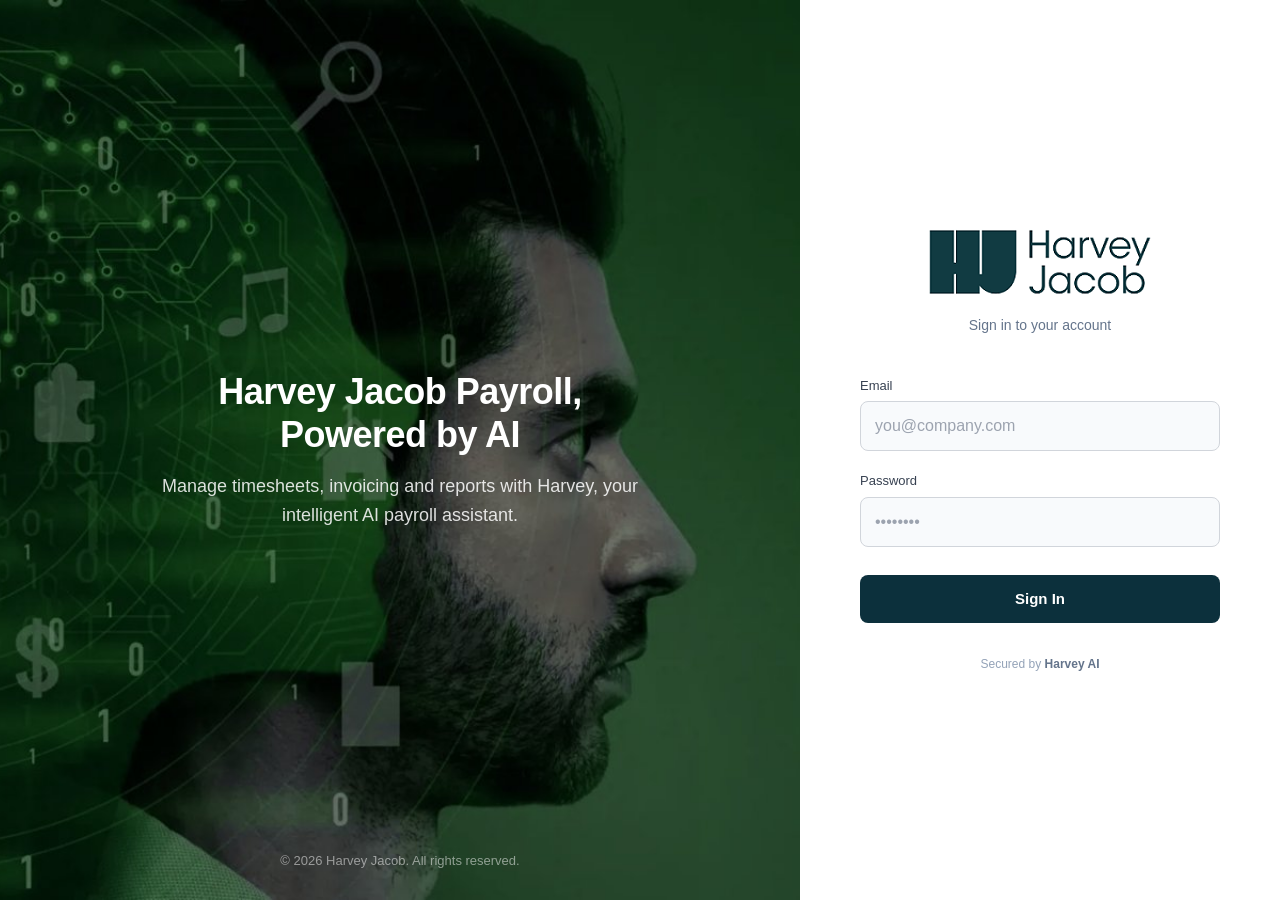
==== commit f248c022: "Harvey Jacob app v1: Timeline + Reports + Payroll Companies + HJ nav/branding (built from source)" ====
--- a/index.html
+++ b/index.html
@@ -3,16 +3,16 @@
   <head>
     <meta charset="UTF-8" />
     <meta name="viewport" content="width=device-width, initial-scale=1.0" />
-    <title>TalentLeap One</title>
+    <title>Harvey Jacob</title>
     <link rel="icon" type="image/png" href="/one-icon.png?v=4" />
     <link rel="icon" type="image/png" sizes="32x32" href="/tlone-32.png?v=4" />
     
     <link rel="apple-touch-icon" sizes="180x180" href="/tlone-180.png?v=4" />
-    <script type="module" crossorigin src="/assets/index-hjg2.js"></script>
-    <link rel="modulepreload" crossorigin href="/assets/vendor-icons-BsmIMKLJ.js">
-    <link rel="modulepreload" crossorigin href="/assets/vendor-react-CAoKzrx9.js">
+    <script type="module" crossorigin src="/assets/index-DEEJrSBQ.js"></script>
+    <link rel="modulepreload" crossorigin href="/assets/vendor-icons-_ss9bK32.js">
+    <link rel="modulepreload" crossorigin href="/assets/vendor-react-DdiuAIhp.js">
     <link rel="modulepreload" crossorigin href="/assets/vendor-supabase-ClVc2H6D.js">
-    <link rel="stylesheet" crossorigin href="/assets/index-7zOa3zN3.css">
+    <link rel="stylesheet" crossorigin href="/assets/index-CPZSNOkS.css">
   </head>
   <body>
     <div id="root"></div>
--- a/assets/index-CPZSNOkS.css
+++ b/assets/index-CPZSNOkS.css
@@ -0,0 +1 @@
+*,:before,:after{--tw-border-spacing-x: 0;--tw-border-spacing-y: 0;--tw-translate-x: 0;--tw-translate-y: 0;--tw-rotate: 0;--tw-skew-x: 0;--tw-skew-y: 0;--tw-scale-x: 1;--tw-scale-y: 1;--tw-pan-x: ;--tw-pan-y: ;--tw-pinch-zoom: ;--tw-scroll-snap-strictness: proximity;--tw-gradient-from-position: ;--tw-gradient-via-position: ;--tw-gradient-to-position: ;--tw-ordinal: ;--tw-slashed-zero: ;--tw-numeric-figure: ;--tw-numeric-spacing: ;--tw-numeric-fraction: ;--tw-ring-inset: ;--tw-ring-offset-width: 0px;--tw-ring-offset-color: #fff;--tw-ring-color: rgb(59 130 246 / .5);--tw-ring-offset-shadow: 0 0 #0000;--tw-ring-shadow: 0 0 #0000;--tw-shadow: 0 0 #0000;--tw-shadow-colored: 0 0 #0000;--tw-blur: ;--tw-brightness: ;--tw-contrast: ;--tw-grayscale: ;--tw-hue-rotate: ;--tw-invert: ;--tw-saturate: ;--tw-sepia: ;--tw-drop-shadow: ;--tw-backdrop-blur: ;--tw-backdrop-brightness: ;--tw-backdrop-contrast: ;--tw-backdrop-grayscale: ;--tw-backdrop-hue-rotate: ;--tw-backdrop-invert: ;--tw-backdrop-opacity: ;--tw-backdrop-saturate: ;--tw-backdrop-sepia: ;--tw-contain-size: ;--tw-contain-layout: ;--tw-contain-paint: ;--tw-contain-style: }::backdrop{--tw-border-spacing-x: 0;--tw-border-spacing-y: 0;--tw-translate-x: 0;--tw-translate-y: 0;--tw-rotate: 0;--tw-skew-x: 0;--tw-skew-y: 0;--tw-scale-x: 1;--tw-scale-y: 1;--tw-pan-x: ;--tw-pan-y: ;--tw-pinch-zoom: ;--tw-scroll-snap-strictness: proximity;--tw-gradient-from-position: ;--tw-gradient-via-position: ;--tw-gradient-to-position: ;--tw-ordinal: ;--tw-slashed-zero: ;--tw-numeric-figure: ;--tw-numeric-spacing: ;--tw-numeric-fraction: ;--tw-ring-inset: ;--tw-ring-offset-width: 0px;--tw-ring-offset-color: #fff;--tw-ring-color: rgb(59 130 246 / .5);--tw-ring-offset-shadow: 0 0 #0000;--tw-ring-shadow: 0 0 #0000;--tw-shadow: 0 0 #0000;--tw-shadow-colored: 0 0 #0000;--tw-blur: ;--tw-brightness: ;--tw-contrast: ;--tw-grayscale: ;--tw-hue-rotate: ;--tw-invert: ;--tw-saturate: ;--tw-sepia: ;--tw-drop-shadow: ;--tw-backdrop-blur: ;--tw-backdrop-brightness: ;--tw-backdrop-contrast: ;--tw-backdrop-grayscale: ;--tw-backdrop-hue-rotate: ;--tw-backdrop-invert: ;--tw-backdrop-opacity: ;--tw-backdrop-saturate: ;--tw-backdrop-sepia: ;--tw-contain-size: ;--tw-contain-layout: ;--tw-contain-paint: ;--tw-contain-style: }*,:before,:after{box-sizing:border-box;border-width:0;border-style:solid;border-color:#e5e7eb}:before,:after{--tw-content: ""}html,:host{line-height:1.5;-webkit-text-size-adjust:100%;-moz-tab-size:4;-o-tab-size:4;tab-size:4;font-family:ui-sans-serif,system-ui,sans-serif,"Apple Color Emoji","Segoe UI Emoji",Segoe UI Symbol,"Noto Color Emoji";font-feature-settings:normal;font-variation-settings:normal;-webkit-tap-highlight-color:transparent}body{margin:0;line-height:inherit}hr{height:0;color:inherit;border-top-width:1px}abbr:where([title]){-webkit-text-decoration:underline dotted;text-decoration:underline dotted}h1,h2,h3,h4,h5,h6{font-size:inherit;font-weight:inherit}a{color:inherit;text-decoration:inherit}b,strong{font-weight:bolder}code,kbd,samp,pre{font-family:ui-monospace,SFMono-Regular,Menlo,Monaco,Consolas,Liberation Mono,Courier New,monospace;font-feature-settings:normal;font-variation-settings:normal;font-size:1em}small{font-size:80%}sub,sup{font-size:75%;line-height:0;position:relative;vertical-align:baseline}sub{bottom:-.25em}sup{top:-.5em}table{text-indent:0;border-color:inherit;border-collapse:collapse}button,input,optgroup,select,textarea{font-family:inherit;font-feature-settings:inherit;font-variation-settings:inherit;font-size:100%;font-weight:inherit;line-height:inherit;letter-spacing:inherit;color:inherit;margin:0;padding:0}button,select{text-transform:none}button,input:where([type=button]),input:where([type=reset]),input:where([type=submit]){-webkit-appearance:button;background-color:transparent;background-image:none}:-moz-focusring{outline:auto}:-moz-ui-invalid{box-shadow:none}progress{vertical-align:baseline}::-webkit-inner-spin-button,::-webkit-outer-spin-button{height:auto}[type=search]{-webkit-appearance:textfield;outline-offset:-2px}::-webkit-search-decoration{-webkit-appearance:none}::-webkit-file-upload-button{-webkit-appearance:button;font:inherit}summary{display:list-item}blockquote,dl,dd,h1,h2,h3,h4,h5,h6,hr,figure,p,pre{margin:0}fieldset{margin:0;padding:0}legend{padding:0}ol,ul,menu{list-style:none;margin:0;padding:0}dialog{padding:0}textarea{resize:vertical}input::-moz-placeholder,textarea::-moz-placeholder{opacity:1;color:#9ca3af}input::placeholder,textarea::placeholder{opacity:1;color:#9ca3af}button,[role=button]{cursor:pointer}:disabled{cursor:default}img,svg,video,canvas,audio,iframe,embed,object{display:block;vertical-align:middle}img,video{max-width:100%;height:auto}[hidden]:where(:not([hidden=until-found])){display:none}:root,[data-theme]{background-color:var(--fallback-b1,oklch(var(--b1)/1));color:var(--fallback-bc,oklch(var(--bc)/1))}@supports not (color: oklch(0% 0 0)){:root{color-scheme:light;--fallback-p: #491eff;--fallback-pc: #d4dbff;--fallback-s: #ff41c7;--fallback-sc: #fff9fc;--fallback-a: #00cfbd;--fallback-ac: #00100d;--fallback-n: #2b3440;--fallback-nc: #d7dde4;--fallback-b1: #ffffff;--fallback-b2: #e5e6e6;--fallback-b3: #e5e6e6;--fallback-bc: #1f2937;--fallback-in: #00b3f0;--fallback-inc: #000000;--fallback-su: #00ca92;--fallback-suc: #000000;--fallback-wa: #ffc22d;--fallback-wac: #000000;--fallback-er: #ff6f70;--fallback-erc: #000000}@media (prefers-color-scheme: dark){:root{color-scheme:dark;--fallback-p: #7582ff;--fallback-pc: #050617;--fallback-s: #ff71cf;--fallback-sc: #190211;--fallback-a: #00c7b5;--fallback-ac: #000e0c;--fallback-n: #2a323c;--fallback-nc: #a6adbb;--fallback-b1: #1d232a;--fallback-b2: #191e24;--fallback-b3: #15191e;--fallback-bc: #a6adbb;--fallback-in: #00b3f0;--fallback-inc: #000000;--fallback-su: #00ca92;--fallback-suc: #000000;--fallback-wa: #ffc22d;--fallback-wac: #000000;--fallback-er: #ff6f70;--fallback-erc: #000000}}}html{-webkit-tap-highlight-color:transparent}*{scrollbar-color:color-mix(in oklch,currentColor 35%,transparent) transparent}*:hover{scrollbar-color:color-mix(in oklch,currentColor 60%,transparent) transparent}:root{color-scheme:light;--in: 72.06% .191 231.6;--su: 64.8% .15 160;--wa: 84.71% .199 83.87;--er: 71.76% .221 22.18;--ac: 15.4589% .030698 163.223075;--inc: 0% 0 0;--suc: 0% 0 0;--wac: 0% 0 0;--erc: 0% 0 0;--rounded-box: 1rem;--rounded-btn: .5rem;--rounded-badge: 1.9rem;--animation-btn: .25s;--animation-input: .2s;--btn-focus-scale: .95;--border-btn: 1px;--tab-border: 1px;--tab-radius: .5rem;--p: 28.983% .045488 224.010907;--s: 58.5404% .204055 277.117292;--sc: 98.71% .0106 342.55;--a: 77.2944% .15349 163.223075;--n: 32.1785% .02476 255.701624;--nc: 89.4994% .011585 252.096176;--b1: 100% 0 0;--b2: 96.1151% 0 0;--b3: 92.4169% .00108 197.137559;--bc: 27.8078% .029596 256.847952;primary-focus:#081f27;--pc: 100% 0 0}.\!container{width:100%!important}.container{width:100%}@media (min-width: 640px){.\!container{max-width:640px!important}.container{max-width:640px}}@media (min-width: 768px){.\!container{max-width:768px!important}.container{max-width:768px}}@media (min-width: 1024px){.\!container{max-width:1024px!important}.container{max-width:1024px}}@media (min-width: 1280px){.\!container{max-width:1280px!important}.container{max-width:1280px}}@media (min-width: 1536px){.\!container{max-width:1536px!important}.container{max-width:1536px}}.alert{display:grid;width:100%;grid-auto-flow:row;align-content:flex-start;align-items:center;justify-items:center;gap:1rem;text-align:center;border-radius:var(--rounded-box, 1rem);border-width:1px;--tw-border-opacity: 1;border-color:var(--fallback-b2,oklch(var(--b2)/var(--tw-border-opacity)));padding:1rem;--tw-text-opacity: 1;color:var(--fallback-bc,oklch(var(--bc)/var(--tw-text-opacity)));--alert-bg: var(--fallback-b2,oklch(var(--b2)/1));--alert-bg-mix: var(--fallback-b1,oklch(var(--b1)/1));background-color:var(--alert-bg)}@media (min-width: 640px){.alert{grid-auto-flow:column;grid-template-columns:auto minmax(auto,1fr);justify-items:start;text-align:start}}.avatar.placeholder>div{display:flex;align-items:center;justify-content:center}.badge{display:inline-flex;align-items:center;justify-content:center;transition-property:color,background-color,border-color,text-decoration-color,fill,stroke,opacity,box-shadow,transform,filter,backdrop-filter;transition-timing-function:cubic-bezier(.4,0,.2,1);transition-timing-function:cubic-bezier(0,0,.2,1);transition-duration:.2s;height:1.25rem;font-size:.875rem;line-height:1.25rem;width:-moz-fit-content;width:fit-content;padding-left:.563rem;padding-right:.563rem;border-radius:var(--rounded-badge, 1.9rem);border-width:1px;--tw-border-opacity: 1;border-color:var(--fallback-b2,oklch(var(--b2)/var(--tw-border-opacity)));--tw-bg-opacity: 1;background-color:var(--fallback-b1,oklch(var(--b1)/var(--tw-bg-opacity)));--tw-text-opacity: 1;color:var(--fallback-bc,oklch(var(--bc)/var(--tw-text-opacity)))}@media (hover:hover){.link-hover:hover{text-decoration-line:underline}.checkbox-primary:hover{--tw-border-opacity: 1;border-color:var(--fallback-p,oklch(var(--p)/var(--tw-border-opacity)))}.label a:hover{--tw-text-opacity: 1;color:var(--fallback-bc,oklch(var(--bc)/var(--tw-text-opacity)))}.menu li>*:not(ul,.menu-title,details,.btn):active,.menu li>*:not(ul,.menu-title,details,.btn).active,.menu li>details>summary:active{--tw-bg-opacity: 1;background-color:var(--fallback-n,oklch(var(--n)/var(--tw-bg-opacity)));--tw-text-opacity: 1;color:var(--fallback-nc,oklch(var(--nc)/var(--tw-text-opacity)))}.tab:hover{--tw-text-opacity: 1}.table tr.hover:hover,.table tr.hover:nth-child(2n):hover{--tw-bg-opacity: 1;background-color:var(--fallback-b2,oklch(var(--b2)/var(--tw-bg-opacity)))}.table-zebra tr.hover:hover,.table-zebra tr.hover:nth-child(2n):hover{--tw-bg-opacity: 1;background-color:var(--fallback-b3,oklch(var(--b3)/var(--tw-bg-opacity)))}}.btn{display:inline-flex;height:3rem;min-height:3rem;flex-shrink:0;cursor:pointer;-webkit-user-select:none;-moz-user-select:none;user-select:none;flex-wrap:wrap;align-items:center;justify-content:center;border-radius:var(--rounded-btn, .5rem);border-color:transparent;border-color:oklch(var(--btn-color, var(--b2)) / var(--tw-border-opacity));padding-left:1rem;padding-right:1rem;text-align:center;font-size:.875rem;line-height:1em;gap:.5rem;font-weight:600;text-decoration-line:none;transition-duration:.2s;transition-timing-function:cubic-bezier(0,0,.2,1);border-width:var(--border-btn, 1px);transition-property:color,background-color,border-color,opacity,box-shadow,transform;--tw-text-opacity: 1;color:var(--fallback-bc,oklch(var(--bc)/var(--tw-text-opacity)));--tw-shadow: 0 1px 2px 0 rgb(0 0 0 / .05);--tw-shadow-colored: 0 1px 2px 0 var(--tw-shadow-color);box-shadow:var(--tw-ring-offset-shadow, 0 0 #0000),var(--tw-ring-shadow, 0 0 #0000),var(--tw-shadow);outline-color:var(--fallback-bc,oklch(var(--bc)/1));background-color:oklch(var(--btn-color, var(--b2)) / var(--tw-bg-opacity));--tw-bg-opacity: 1;--tw-border-opacity: 1}.btn-disabled,.btn[disabled],.btn:disabled{pointer-events:none}.btn-circle{height:3rem;width:3rem;border-radius:9999px;padding:0}:where(.btn:is(input[type=checkbox])),:where(.btn:is(input[type=radio])){width:auto;-webkit-appearance:none;-moz-appearance:none;appearance:none}.btn:is(input[type=checkbox]):after,.btn:is(input[type=radio]):after{--tw-content: attr(aria-label);content:var(--tw-content)}.card{position:relative;display:flex;flex-direction:column;border-radius:var(--rounded-box, 1rem)}.card:focus{outline:2px solid transparent;outline-offset:2px}.card-body{display:flex;flex:1 1 auto;flex-direction:column;padding:var(--padding-card, 2rem);gap:.5rem}.card-body :where(p){flex-grow:1}.card figure{display:flex;align-items:center;justify-content:center}.card.image-full{display:grid}.card.image-full:before{position:relative;content:"";z-index:10;border-radius:var(--rounded-box, 1rem);--tw-bg-opacity: 1;background-color:var(--fallback-n,oklch(var(--n)/var(--tw-bg-opacity)));opacity:.75}.card.image-full:before,.card.image-full>*{grid-column-start:1;grid-row-start:1}.card.image-full>figure img{height:100%;-o-object-fit:cover;object-fit:cover}.card.image-full>.card-body{position:relative;z-index:20;--tw-text-opacity: 1;color:var(--fallback-nc,oklch(var(--nc)/var(--tw-text-opacity)))}.chat{display:grid;grid-template-columns:repeat(2,minmax(0,1fr));-moz-column-gap:.75rem;column-gap:.75rem;padding-top:.25rem;padding-bottom:.25rem}.checkbox{flex-shrink:0;--chkbg: var(--fallback-bc,oklch(var(--bc)/1));--chkfg: var(--fallback-b1,oklch(var(--b1)/1));height:1.5rem;width:1.5rem;cursor:pointer;-webkit-appearance:none;-moz-appearance:none;appearance:none;border-radius:var(--rounded-btn, .5rem);border-width:1px;border-color:var(--fallback-bc,oklch(var(--bc)/var(--tw-border-opacity)));--tw-border-opacity: .2}.collapse:not(td):not(tr):not(colgroup){visibility:visible}.collapse{position:relative;display:grid;overflow:hidden;grid-template-rows:max-content 0fr;transition:grid-template-rows .2s;width:100%;border-radius:var(--rounded-box, 1rem)}.collapse-title,.collapse>input[type=checkbox],.collapse>input[type=radio],.collapse-content{grid-column-start:1;grid-row-start:1}.collapse>input[type=checkbox],.collapse>input[type=radio]{-webkit-appearance:none;-moz-appearance:none;appearance:none;opacity:0}:where(.collapse>input[type=checkbox]),:where(.collapse>input[type=radio]){height:100%;width:100%;z-index:1}.collapse-content{visibility:hidden;grid-column-start:1;grid-row-start:2;min-height:0px;transition:visibility .2s;transition:padding .2s ease-out,background-color .2s ease-out;padding-left:1rem;padding-right:1rem;cursor:unset}.collapse[open],.collapse-open,.collapse:focus:not(.collapse-close){grid-template-rows:max-content 1fr}.collapse:not(.collapse-close):has(>input[type=checkbox]:checked),.collapse:not(.collapse-close):has(>input[type=radio]:checked){grid-template-rows:max-content 1fr}.collapse[open]>.collapse-content,.collapse-open>.collapse-content,.collapse:focus:not(.collapse-close)>.collapse-content,.collapse:not(.collapse-close)>input[type=checkbox]:checked~.collapse-content,.collapse:not(.collapse-close)>input[type=radio]:checked~.collapse-content{visibility:visible;min-height:-moz-fit-content;min-height:fit-content}.diff{position:relative;display:grid;width:100%;overflow:hidden;direction:ltr;container-type:inline-size;grid-template-columns:auto 1fr}.divider{display:flex;flex-direction:row;align-items:center;align-self:stretch;margin-top:1rem;margin-bottom:1rem;height:1rem;white-space:nowrap}.divider:before,.divider:after{height:.125rem;width:100%;flex-grow:1;--tw-content: "";content:var(--tw-content);background-color:var(--fallback-bc,oklch(var(--bc)/.1))}@media (hover: hover){.btm-nav>*.disabled:hover,.btm-nav>*[disabled]:hover{pointer-events:none;--tw-border-opacity: 0;background-color:var(--fallback-n,oklch(var(--n)/var(--tw-bg-opacity)));--tw-bg-opacity: .1;color:var(--fallback-bc,oklch(var(--bc)/var(--tw-text-opacity)));--tw-text-opacity: .2}.btn:hover{--tw-border-opacity: 1;border-color:var(--fallback-b3,oklch(var(--b3)/var(--tw-border-opacity)));--tw-bg-opacity: 1;background-color:var(--fallback-b3,oklch(var(--b3)/var(--tw-bg-opacity)))}@supports (color: color-mix(in oklab,black,black)){.btn:hover{background-color:color-mix(in oklab,oklch(var(--btn-color, var(--b2)) / var(--tw-bg-opacity, 1)) 90%,black);border-color:color-mix(in oklab,oklch(var(--btn-color, var(--b2)) / var(--tw-border-opacity, 1)) 90%,black)}}@supports not (color: oklch(0% 0 0)){.btn:hover{background-color:var(--btn-color, var(--fallback-b2));border-color:var(--btn-color, var(--fallback-b2))}}.btn.glass:hover{--glass-opacity: 25%;--glass-border-opacity: 15%}.btn-ghost:hover{border-color:transparent}@supports (color: oklch(0% 0 0)){.btn-ghost:hover{background-color:var(--fallback-bc,oklch(var(--bc)/.2))}}.btn-outline:hover{--tw-border-opacity: 1;border-color:var(--fallback-bc,oklch(var(--bc)/var(--tw-border-opacity)));--tw-bg-opacity: 1;background-color:var(--fallback-bc,oklch(var(--bc)/var(--tw-bg-opacity)));--tw-text-opacity: 1;color:var(--fallback-b1,oklch(var(--b1)/var(--tw-text-opacity)))}.btn-outline.btn-primary:hover{--tw-text-opacity: 1;color:var(--fallback-pc,oklch(var(--pc)/var(--tw-text-opacity)))}@supports (color: color-mix(in oklab,black,black)){.btn-outline.btn-primary:hover{background-color:color-mix(in oklab,var(--fallback-p,oklch(var(--p)/1)) 90%,black);border-color:color-mix(in oklab,var(--fallback-p,oklch(var(--p)/1)) 90%,black)}}.btn-outline.btn-secondary:hover{--tw-text-opacity: 1;color:var(--fallback-sc,oklch(var(--sc)/var(--tw-text-opacity)))}@supports (color: color-mix(in oklab,black,black)){.btn-outline.btn-secondary:hover{background-color:color-mix(in oklab,var(--fallback-s,oklch(var(--s)/1)) 90%,black);border-color:color-mix(in oklab,var(--fallback-s,oklch(var(--s)/1)) 90%,black)}}.btn-outline.btn-accent:hover{--tw-text-opacity: 1;color:var(--fallback-ac,oklch(var(--ac)/var(--tw-text-opacity)))}@supports (color: color-mix(in oklab,black,black)){.btn-outline.btn-accent:hover{background-color:color-mix(in oklab,var(--fallback-a,oklch(var(--a)/1)) 90%,black);border-color:color-mix(in oklab,var(--fallback-a,oklch(var(--a)/1)) 90%,black)}}.btn-outline.btn-success:hover{--tw-text-opacity: 1;color:var(--fallback-suc,oklch(var(--suc)/var(--tw-text-opacity)))}@supports (color: color-mix(in oklab,black,black)){.btn-outline.btn-success:hover{background-color:color-mix(in oklab,var(--fallback-su,oklch(var(--su)/1)) 90%,black);border-color:color-mix(in oklab,var(--fallback-su,oklch(var(--su)/1)) 90%,black)}}.btn-outline.btn-info:hover{--tw-text-opacity: 1;color:var(--fallback-inc,oklch(var(--inc)/var(--tw-text-opacity)))}@supports (color: color-mix(in oklab,black,black)){.btn-outline.btn-info:hover{background-color:color-mix(in oklab,var(--fallback-in,oklch(var(--in)/1)) 90%,black);border-color:color-mix(in oklab,var(--fallback-in,oklch(var(--in)/1)) 90%,black)}}.btn-outline.btn-warning:hover{--tw-text-opacity: 1;color:var(--fallback-wac,oklch(var(--wac)/var(--tw-text-opacity)))}@supports (color: color-mix(in oklab,black,black)){.btn-outline.btn-warning:hover{background-color:color-mix(in oklab,var(--fallback-wa,oklch(var(--wa)/1)) 90%,black);border-color:color-mix(in oklab,var(--fallback-wa,oklch(var(--wa)/1)) 90%,black)}}.btn-outline.btn-error:hover{--tw-text-opacity: 1;color:var(--fallback-erc,oklch(var(--erc)/var(--tw-text-opacity)))}@supports (color: color-mix(in oklab,black,black)){.btn-outline.btn-error:hover{background-color:color-mix(in oklab,var(--fallback-er,oklch(var(--er)/1)) 90%,black);border-color:color-mix(in oklab,var(--fallback-er,oklch(var(--er)/1)) 90%,black)}}.btn-disabled:hover,.btn[disabled]:hover,.btn:disabled:hover{--tw-border-opacity: 0;background-color:var(--fallback-n,oklch(var(--n)/var(--tw-bg-opacity)));--tw-bg-opacity: .2;color:var(--fallback-bc,oklch(var(--bc)/var(--tw-text-opacity)));--tw-text-opacity: .2}@supports (color: color-mix(in oklab,black,black)){.btn:is(input[type=checkbox]:checked):hover,.btn:is(input[type=radio]:checked):hover{background-color:color-mix(in oklab,var(--fallback-p,oklch(var(--p)/1)) 90%,black);border-color:color-mix(in oklab,var(--fallback-p,oklch(var(--p)/1)) 90%,black)}}:where(.menu li:not(.menu-title,.disabled)>*:not(ul,details,.menu-title)):not(.active,.btn):hover,:where(.menu li:not(.menu-title,.disabled)>details>summary:not(.menu-title)):not(.active,.btn):hover{cursor:pointer;outline:2px solid transparent;outline-offset:2px}@supports (color: oklch(0% 0 0)){:where(.menu li:not(.menu-title,.disabled)>*:not(ul,details,.menu-title)):not(.active,.btn):hover,:where(.menu li:not(.menu-title,.disabled)>details>summary:not(.menu-title)):not(.active,.btn):hover{background-color:var(--fallback-bc,oklch(var(--bc)/.1))}}.tab[disabled],.tab[disabled]:hover{cursor:not-allowed;color:var(--fallback-bc,oklch(var(--bc)/var(--tw-text-opacity)));--tw-text-opacity: .2}}.footer{display:grid;width:100%;grid-auto-flow:row;place-items:start;-moz-column-gap:1rem;column-gap:1rem;row-gap:2.5rem;font-size:.875rem;line-height:1.25rem}.footer>*{display:grid;place-items:start;gap:.5rem}@media (min-width: 48rem){.footer{grid-auto-flow:column}.footer-center{grid-auto-flow:row dense}}.form-control{display:flex;flex-direction:column}.label{display:flex;-webkit-user-select:none;-moz-user-select:none;user-select:none;align-items:center;justify-content:space-between;padding:.5rem .25rem}.\!input{flex-shrink:1!important;-webkit-appearance:none!important;-moz-appearance:none!important;appearance:none!important;height:3rem!important;padding-left:1rem!important;padding-right:1rem!important;font-size:1rem!important;line-height:2!important;line-height:1.5rem!important;border-radius:var(--rounded-btn, .5rem)!important;border-width:1px!important;border-color:transparent!important;--tw-bg-opacity: 1 !important;background-color:var(--fallback-b1,oklch(var(--b1)/var(--tw-bg-opacity)))!important}.input{flex-shrink:1;-webkit-appearance:none;-moz-appearance:none;appearance:none;height:3rem;padding-left:1rem;padding-right:1rem;font-size:1rem;line-height:2;line-height:1.5rem;border-radius:var(--rounded-btn, .5rem);border-width:1px;border-color:transparent;--tw-bg-opacity: 1;background-color:var(--fallback-b1,oklch(var(--b1)/var(--tw-bg-opacity)))}.\!input[type=number]::-webkit-inner-spin-button{margin-top:-1rem!important;margin-bottom:-1rem!important;margin-inline-end:-1rem!important}.input[type=number]::-webkit-inner-spin-button,.input-md[type=number]::-webkit-inner-spin-button{margin-top:-1rem;margin-bottom:-1rem;margin-inline-end:-1rem}.input-xs[type=number]::-webkit-inner-spin-button{margin-top:-.25rem;margin-bottom:-.25rem;margin-inline-end:-0px}.input-sm[type=number]::-webkit-inner-spin-button{margin-top:0;margin-bottom:0;margin-inline-end:-0px}.join{display:inline-flex;align-items:stretch;border-radius:var(--rounded-btn, .5rem)}.join :where(.join-item){border-start-end-radius:0;border-end-end-radius:0;border-end-start-radius:0;border-start-start-radius:0}.join .join-item:not(:first-child):not(:last-child),.join *:not(:first-child):not(:last-child) .join-item{border-start-end-radius:0;border-end-end-radius:0;border-end-start-radius:0;border-start-start-radius:0}.join .join-item:first-child:not(:last-child),.join *:first-child:not(:last-child) .join-item{border-start-end-radius:0;border-end-end-radius:0}.join .dropdown .join-item:first-child:not(:last-child),.join *:first-child:not(:last-child) .dropdown .join-item{border-start-end-radius:inherit;border-end-end-radius:inherit}.join :where(.join-item:first-child:not(:last-child)),.join :where(*:first-child:not(:last-child) .join-item){border-end-start-radius:inherit;border-start-start-radius:inherit}.join .join-item:last-child:not(:first-child),.join *:last-child:not(:first-child) .join-item{border-end-start-radius:0;border-start-start-radius:0}.join :where(.join-item:last-child:not(:first-child)),.join :where(*:last-child:not(:first-child) .join-item){border-start-end-radius:inherit;border-end-end-radius:inherit}@supports not selector(:has(*)){:where(.join *){border-radius:inherit}}@supports selector(:has(*)){:where(.join *:has(.join-item)){border-radius:inherit}}.link{cursor:pointer;text-decoration-line:underline}.link-hover{text-decoration-line:none}.menu{display:flex;flex-direction:column;flex-wrap:wrap;font-size:.875rem;line-height:1.25rem;padding:.5rem}.menu :where(li ul){position:relative;white-space:nowrap;margin-inline-start:1rem;padding-inline-start:.5rem}.menu :where(li:not(.menu-title)>*:not(ul,details,.menu-title,.btn)),.menu :where(li:not(.menu-title)>details>summary:not(.menu-title)){display:grid;grid-auto-flow:column;align-content:flex-start;align-items:center;gap:.5rem;grid-auto-columns:minmax(auto,max-content) auto max-content;-webkit-user-select:none;-moz-user-select:none;user-select:none}.menu li.disabled{cursor:not-allowed;-webkit-user-select:none;-moz-user-select:none;user-select:none;color:var(--fallback-bc,oklch(var(--bc)/.3))}.menu :where(li>.menu-dropdown:not(.menu-dropdown-show)){display:none}:where(.menu li){position:relative;display:flex;flex-shrink:0;flex-direction:column;flex-wrap:wrap;align-items:stretch}:where(.menu li) .badge{justify-self:end}.modal{pointer-events:none;position:fixed;top:0;right:0;bottom:0;left:0;margin:0;display:grid;height:100%;max-height:none;width:100%;max-width:none;justify-items:center;padding:0;opacity:0;overscroll-behavior:contain;z-index:999;background-color:transparent;color:inherit;transition-duration:.2s;transition-timing-function:cubic-bezier(0,0,.2,1);transition-property:transform,opacity,visibility;overflow-y:hidden}:where(.modal){align-items:center}.modal-box{max-height:calc(100vh - 5em);grid-column-start:1;grid-row-start:1;width:91.666667%;max-width:32rem;--tw-scale-x: .9;--tw-scale-y: .9;transform:translate(var(--tw-translate-x),var(--tw-translate-y)) rotate(var(--tw-rotate)) skew(var(--tw-skew-x)) skewY(var(--tw-skew-y)) scaleX(var(--tw-scale-x)) scaleY(var(--tw-scale-y));border-bottom-right-radius:var(--rounded-box, 1rem);border-bottom-left-radius:var(--rounded-box, 1rem);border-top-left-radius:var(--rounded-box, 1rem);border-top-right-radius:var(--rounded-box, 1rem);--tw-bg-opacity: 1;background-color:var(--fallback-b1,oklch(var(--b1)/var(--tw-bg-opacity)));padding:1.5rem;transition-property:color,background-color,border-color,text-decoration-color,fill,stroke,opacity,box-shadow,transform,filter,backdrop-filter;transition-timing-function:cubic-bezier(.4,0,.2,1);transition-timing-function:cubic-bezier(0,0,.2,1);transition-duration:.2s;box-shadow:#00000040 0 25px 50px -12px;overflow-y:auto;overscroll-behavior:contain}.modal-open,.modal:target,.modal-toggle:checked+.modal,.modal[open]{pointer-events:auto;visibility:visible;opacity:1}:root:has(:is(.modal-open,.modal:target,.modal-toggle:checked+.modal,.modal[open])){overflow:hidden;scrollbar-gutter:stable}.progress{position:relative;width:100%;-webkit-appearance:none;-moz-appearance:none;appearance:none;overflow:hidden;height:.5rem;border-radius:var(--rounded-box, 1rem);background-color:var(--fallback-bc,oklch(var(--bc)/.2))}.range{height:1.5rem;width:100%;cursor:pointer;-moz-appearance:none;appearance:none;-webkit-appearance:none;--range-shdw: var(--fallback-bc,oklch(var(--bc)/1));overflow:hidden;border-radius:var(--rounded-box, 1rem);background-color:transparent}.range:focus{outline:none}.select{display:inline-flex;cursor:pointer;-webkit-user-select:none;-moz-user-select:none;user-select:none;-webkit-appearance:none;-moz-appearance:none;appearance:none;height:3rem;min-height:3rem;padding-inline-start:1rem;padding-inline-end:2.5rem;font-size:.875rem;line-height:1.25rem;line-height:2;border-radius:var(--rounded-btn, .5rem);border-width:1px;border-color:transparent;--tw-bg-opacity: 1;background-color:var(--fallback-b1,oklch(var(--b1)/var(--tw-bg-opacity)));background-image:linear-gradient(45deg,transparent 50%,currentColor 50%),linear-gradient(135deg,currentColor 50%,transparent 50%);background-position:calc(100% - 20px) calc(1px + 50%),calc(100% - 16.1px) calc(1px + 50%);background-size:4px 4px,4px 4px;background-repeat:no-repeat}.select[multiple]{height:auto}.stats{display:inline-grid;border-radius:var(--rounded-box, 1rem);--tw-bg-opacity: 1;background-color:var(--fallback-b1,oklch(var(--b1)/var(--tw-bg-opacity)));--tw-text-opacity: 1;color:var(--fallback-bc,oklch(var(--bc)/var(--tw-text-opacity)))}:where(.stats){grid-auto-flow:column;overflow-x:auto}.stat{display:inline-grid;width:100%;grid-template-columns:repeat(1,1fr);-moz-column-gap:1rem;column-gap:1rem;border-color:var(--fallback-bc,oklch(var(--bc)/var(--tw-border-opacity)));--tw-border-opacity: .1;padding:1rem 1.5rem}.steps{display:inline-grid;grid-auto-flow:column;overflow:hidden;overflow-x:auto;counter-reset:step;grid-auto-columns:1fr}.steps .step{display:grid;grid-template-columns:repeat(1,minmax(0,1fr));grid-template-columns:auto;grid-template-rows:repeat(2,minmax(0,1fr));grid-template-rows:40px 1fr;place-items:center;text-align:center;min-width:4rem}.swap{position:relative;display:inline-grid;-webkit-user-select:none;-moz-user-select:none;user-select:none;place-content:center;cursor:pointer}.swap>*{grid-column-start:1;grid-row-start:1;transition-duration:.3s;transition-timing-function:cubic-bezier(0,0,.2,1);transition-property:transform,opacity}.swap input{-webkit-appearance:none;-moz-appearance:none;appearance:none}.swap .swap-on,.swap .swap-indeterminate,.swap input:indeterminate~.swap-on{opacity:0}.swap input:checked~.swap-off,.swap-active .swap-off,.swap input:indeterminate~.swap-off{opacity:0}.swap input:checked~.swap-on,.swap-active .swap-on,.swap input:indeterminate~.swap-indeterminate{opacity:1}.tabs{display:grid;align-items:flex-end}.tabs-lifted:has(.tab-content[class^=rounded-]) .tab:first-child:not(:is(.tab-active,[aria-selected=true])),.tabs-lifted:has(.tab-content[class*=" rounded-"]) .tab:first-child:not(:is(.tab-active,[aria-selected=true])){border-bottom-color:transparent}.tab{position:relative;grid-row-start:1;display:inline-flex;height:2rem;cursor:pointer;-webkit-user-select:none;-moz-user-select:none;user-select:none;-webkit-appearance:none;-moz-appearance:none;appearance:none;flex-wrap:wrap;align-items:center;justify-content:center;text-align:center;font-size:.875rem;line-height:1.25rem;line-height:2;--tab-padding: 1rem;--tw-text-opacity: .5;--tab-color: var(--fallback-bc,oklch(var(--bc)/1));--tab-bg: var(--fallback-b1,oklch(var(--b1)/1));--tab-border-color: var(--fallback-b3,oklch(var(--b3)/1));color:var(--tab-color);padding-inline-start:var(--tab-padding, 1rem);padding-inline-end:var(--tab-padding, 1rem)}.tab:is(input[type=radio]){width:auto;border-bottom-right-radius:0;border-bottom-left-radius:0}.tab:is(input[type=radio]):after{--tw-content: attr(aria-label);content:var(--tw-content)}.tab:not(input):empty{cursor:default;grid-column-start:span 9999}input.tab:checked+.tab-content,:is(.tab-active,[aria-selected=true])+.tab-content{display:block}.table{position:relative;width:100%;border-radius:var(--rounded-box, 1rem);text-align:left;font-size:.875rem;line-height:1.25rem}.table :where(.table-pin-rows thead tr){position:sticky;top:0;z-index:1;--tw-bg-opacity: 1;background-color:var(--fallback-b1,oklch(var(--b1)/var(--tw-bg-opacity)))}.table :where(.table-pin-rows tfoot tr){position:sticky;bottom:0;z-index:1;--tw-bg-opacity: 1;background-color:var(--fallback-b1,oklch(var(--b1)/var(--tw-bg-opacity)))}.table :where(.table-pin-cols tr th){position:sticky;left:0;right:0;--tw-bg-opacity: 1;background-color:var(--fallback-b1,oklch(var(--b1)/var(--tw-bg-opacity)))}.textarea{min-height:3rem;flex-shrink:1;padding:.5rem 1rem;font-size:.875rem;line-height:1.25rem;line-height:2;border-radius:var(--rounded-btn, .5rem);border-width:1px;border-color:transparent;--tw-bg-opacity: 1;background-color:var(--fallback-b1,oklch(var(--b1)/var(--tw-bg-opacity)))}.timeline{position:relative;display:flex}:where(.timeline>li){position:relative;display:grid;flex-shrink:0;align-items:center;grid-template-rows:var(--timeline-row-start, minmax(0, 1fr)) auto var( --timeline-row-end, minmax(0, 1fr) );grid-template-columns:var(--timeline-col-start, minmax(0, 1fr)) auto var( --timeline-col-end, minmax(0, 1fr) )}.timeline>li>hr{width:100%;border-width:0px}:where(.timeline>li>hr):first-child{grid-column-start:1;grid-row-start:2}:where(.timeline>li>hr):last-child{grid-column-start:3;grid-column-end:none;grid-row-start:2;grid-row-end:auto}.toggle{flex-shrink:0;--tglbg: var(--fallback-b1,oklch(var(--b1)/1));--handleoffset: 1.5rem;--handleoffsetcalculator: calc(var(--handleoffset) * -1);--togglehandleborder: 0 0;height:1.5rem;width:3rem;cursor:pointer;-webkit-appearance:none;-moz-appearance:none;appearance:none;border-radius:var(--rounded-badge, 1.9rem);border-width:1px;border-color:currentColor;background-color:currentColor;color:var(--fallback-bc,oklch(var(--bc)/.5));transition:background,box-shadow var(--animation-input, .2s) ease-out;box-shadow:var(--handleoffsetcalculator) 0 0 2px var(--tglbg) inset,0 0 0 2px var(--tglbg) inset,var(--togglehandleborder)}.alert-error{border-color:var(--fallback-er,oklch(var(--er)/.2));--tw-text-opacity: 1;color:var(--fallback-erc,oklch(var(--erc)/var(--tw-text-opacity)));--alert-bg: var(--fallback-er,oklch(var(--er)/1));--alert-bg-mix: var(--fallback-b1,oklch(var(--b1)/1))}.badge-neutral{--tw-border-opacity: 1;border-color:var(--fallback-n,oklch(var(--n)/var(--tw-border-opacity)));--tw-bg-opacity: 1;background-color:var(--fallback-n,oklch(var(--n)/var(--tw-bg-opacity)));--tw-text-opacity: 1;color:var(--fallback-nc,oklch(var(--nc)/var(--tw-text-opacity)))}.badge-primary{--tw-border-opacity: 1;border-color:var(--fallback-p,oklch(var(--p)/var(--tw-border-opacity)));--tw-bg-opacity: 1;background-color:var(--fallback-p,oklch(var(--p)/var(--tw-bg-opacity)));--tw-text-opacity: 1;color:var(--fallback-pc,oklch(var(--pc)/var(--tw-text-opacity)))}.badge-secondary{--tw-border-opacity: 1;border-color:var(--fallback-s,oklch(var(--s)/var(--tw-border-opacity)));--tw-bg-opacity: 1;background-color:var(--fallback-s,oklch(var(--s)/var(--tw-bg-opacity)));--tw-text-opacity: 1;color:var(--fallback-sc,oklch(var(--sc)/var(--tw-text-opacity)))}.badge-accent{--tw-border-opacity: 1;border-color:var(--fallback-a,oklch(var(--a)/var(--tw-border-opacity)));--tw-bg-opacity: 1;background-color:var(--fallback-a,oklch(var(--a)/var(--tw-bg-opacity)));--tw-text-opacity: 1;color:var(--fallback-ac,oklch(var(--ac)/var(--tw-text-opacity)))}.badge-info{border-color:transparent;--tw-bg-opacity: 1;background-color:var(--fallback-in,oklch(var(--in)/var(--tw-bg-opacity)));--tw-text-opacity: 1;color:var(--fallback-inc,oklch(var(--inc)/var(--tw-text-opacity)))}.badge-success{border-color:transparent;--tw-bg-opacity: 1;background-color:var(--fallback-su,oklch(var(--su)/var(--tw-bg-opacity)));--tw-text-opacity: 1;color:var(--fallback-suc,oklch(var(--suc)/var(--tw-text-opacity)))}.badge-warning{border-color:transparent;--tw-bg-opacity: 1;background-color:var(--fallback-wa,oklch(var(--wa)/var(--tw-bg-opacity)));--tw-text-opacity: 1;color:var(--fallback-wac,oklch(var(--wac)/var(--tw-text-opacity)))}.badge-error{border-color:transparent;--tw-bg-opacity: 1;background-color:var(--fallback-er,oklch(var(--er)/var(--tw-bg-opacity)));--tw-text-opacity: 1;color:var(--fallback-erc,oklch(var(--erc)/var(--tw-text-opacity)))}.badge-ghost{--tw-border-opacity: 1;border-color:var(--fallback-b2,oklch(var(--b2)/var(--tw-border-opacity)));--tw-bg-opacity: 1;background-color:var(--fallback-b2,oklch(var(--b2)/var(--tw-bg-opacity)));--tw-text-opacity: 1;color:var(--fallback-bc,oklch(var(--bc)/var(--tw-text-opacity)))}.badge-outline{border-color:currentColor;--tw-border-opacity: .5;background-color:transparent;color:currentColor}.badge-outline.badge-neutral{--tw-text-opacity: 1;color:var(--fallback-n,oklch(var(--n)/var(--tw-text-opacity)))}.badge-outline.badge-primary{--tw-text-opacity: 1;color:var(--fallback-p,oklch(var(--p)/var(--tw-text-opacity)))}.badge-outline.badge-secondary{--tw-text-opacity: 1;color:var(--fallback-s,oklch(var(--s)/var(--tw-text-opacity)))}.badge-outline.badge-accent{--tw-text-opacity: 1;color:var(--fallback-a,oklch(var(--a)/var(--tw-text-opacity)))}.badge-outline.badge-info{--tw-text-opacity: 1;color:var(--fallback-in,oklch(var(--in)/var(--tw-text-opacity)))}.badge-outline.badge-success{--tw-text-opacity: 1;color:var(--fallback-su,oklch(var(--su)/var(--tw-text-opacity)))}.badge-outline.badge-warning{--tw-text-opacity: 1;color:var(--fallback-wa,oklch(var(--wa)/var(--tw-text-opacity)))}.badge-outline.badge-error{--tw-text-opacity: 1;color:var(--fallback-er,oklch(var(--er)/var(--tw-text-opacity)))}.btm-nav>*:where(.active){border-top-width:2px;--tw-bg-opacity: 1;background-color:var(--fallback-b1,oklch(var(--b1)/var(--tw-bg-opacity)))}.btm-nav>*.disabled,.btm-nav>*[disabled]{pointer-events:none;--tw-border-opacity: 0;background-color:var(--fallback-n,oklch(var(--n)/var(--tw-bg-opacity)));--tw-bg-opacity: .1;color:var(--fallback-bc,oklch(var(--bc)/var(--tw-text-opacity)));--tw-text-opacity: .2}.btm-nav>* .label{font-size:1rem;line-height:1.5rem}@media (prefers-reduced-motion: no-preference){.btn{animation:button-pop var(--animation-btn, .25s) ease-out}}.btn:active:hover,.btn:active:focus{animation:button-pop 0s ease-out;transform:scale(var(--btn-focus-scale, .97))}@supports not (color: oklch(0% 0 0)){.btn{background-color:var(--btn-color, var(--fallback-b2));border-color:var(--btn-color, var(--fallback-b2))}.btn-primary{--btn-color: var(--fallback-p)}.btn-neutral{--btn-color: var(--fallback-n)}.btn-info{--btn-color: var(--fallback-in)}.btn-success{--btn-color: var(--fallback-su)}.btn-error{--btn-color: var(--fallback-er)}.prose :where(code):not(:where([class~=not-prose] *,pre *)){background-color:var(--fallback-b3,oklch(var(--b3)/1))}}@supports (color: color-mix(in oklab,black,black)){.btn-outline.btn-primary.btn-active{background-color:color-mix(in oklab,var(--fallback-p,oklch(var(--p)/1)) 90%,black);border-color:color-mix(in oklab,var(--fallback-p,oklch(var(--p)/1)) 90%,black)}.btn-outline.btn-secondary.btn-active{background-color:color-mix(in oklab,var(--fallback-s,oklch(var(--s)/1)) 90%,black);border-color:color-mix(in oklab,var(--fallback-s,oklch(var(--s)/1)) 90%,black)}.btn-outline.btn-accent.btn-active{background-color:color-mix(in oklab,var(--fallback-a,oklch(var(--a)/1)) 90%,black);border-color:color-mix(in oklab,var(--fallback-a,oklch(var(--a)/1)) 90%,black)}.btn-outline.btn-success.btn-active{background-color:color-mix(in oklab,var(--fallback-su,oklch(var(--su)/1)) 90%,black);border-color:color-mix(in oklab,var(--fallback-su,oklch(var(--su)/1)) 90%,black)}.btn-outline.btn-info.btn-active{background-color:color-mix(in oklab,var(--fallback-in,oklch(var(--in)/1)) 90%,black);border-color:color-mix(in oklab,var(--fallback-in,oklch(var(--in)/1)) 90%,black)}.btn-outline.btn-warning.btn-active{background-color:color-mix(in oklab,var(--fallback-wa,oklch(var(--wa)/1)) 90%,black);border-color:color-mix(in oklab,var(--fallback-wa,oklch(var(--wa)/1)) 90%,black)}.btn-outline.btn-error.btn-active{background-color:color-mix(in oklab,var(--fallback-er,oklch(var(--er)/1)) 90%,black);border-color:color-mix(in oklab,var(--fallback-er,oklch(var(--er)/1)) 90%,black)}}.btn:focus-visible{outline-style:solid;outline-width:2px;outline-offset:2px}.btn-primary{--tw-text-opacity: 1;color:var(--fallback-pc,oklch(var(--pc)/var(--tw-text-opacity)));outline-color:var(--fallback-p,oklch(var(--p)/1))}@supports (color: oklch(0% 0 0)){.btn-primary{--btn-color: var(--p)}.btn-neutral{--btn-color: var(--n)}.btn-info{--btn-color: var(--in)}.btn-success{--btn-color: var(--su)}.btn-error{--btn-color: var(--er)}}.btn-neutral{--tw-text-opacity: 1;color:var(--fallback-nc,oklch(var(--nc)/var(--tw-text-opacity)));outline-color:var(--fallback-n,oklch(var(--n)/1))}.btn-info{--tw-text-opacity: 1;color:var(--fallback-inc,oklch(var(--inc)/var(--tw-text-opacity)));outline-color:var(--fallback-in,oklch(var(--in)/1))}.btn-success{--tw-text-opacity: 1;color:var(--fallback-suc,oklch(var(--suc)/var(--tw-text-opacity)));outline-color:var(--fallback-su,oklch(var(--su)/1))}.btn-error{--tw-text-opacity: 1;color:var(--fallback-erc,oklch(var(--erc)/var(--tw-text-opacity)));outline-color:var(--fallback-er,oklch(var(--er)/1))}.btn.glass{--tw-shadow: 0 0 #0000;--tw-shadow-colored: 0 0 #0000;box-shadow:var(--tw-ring-offset-shadow, 0 0 #0000),var(--tw-ring-shadow, 0 0 #0000),var(--tw-shadow);outline-color:currentColor}.btn.glass.btn-active{--glass-opacity: 25%;--glass-border-opacity: 15%}.btn-ghost{border-width:1px;border-color:transparent;background-color:transparent;color:currentColor;--tw-shadow: 0 0 #0000;--tw-shadow-colored: 0 0 #0000;box-shadow:var(--tw-ring-offset-shadow, 0 0 #0000),var(--tw-ring-shadow, 0 0 #0000),var(--tw-shadow);outline-color:currentColor}.btn-ghost.btn-active{border-color:transparent;background-color:var(--fallback-bc,oklch(var(--bc)/.2))}.btn-outline{border-color:currentColor;background-color:transparent;--tw-text-opacity: 1;color:var(--fallback-bc,oklch(var(--bc)/var(--tw-text-opacity)));--tw-shadow: 0 0 #0000;--tw-shadow-colored: 0 0 #0000;box-shadow:var(--tw-ring-offset-shadow, 0 0 #0000),var(--tw-ring-shadow, 0 0 #0000),var(--tw-shadow)}.btn-outline.btn-active{--tw-border-opacity: 1;border-color:var(--fallback-bc,oklch(var(--bc)/var(--tw-border-opacity)));--tw-bg-opacity: 1;background-color:var(--fallback-bc,oklch(var(--bc)/var(--tw-bg-opacity)));--tw-text-opacity: 1;color:var(--fallback-b1,oklch(var(--b1)/var(--tw-text-opacity)))}.btn-outline.btn-primary{--tw-text-opacity: 1;color:var(--fallback-p,oklch(var(--p)/var(--tw-text-opacity)))}.btn-outline.btn-primary.btn-active{--tw-text-opacity: 1;color:var(--fallback-pc,oklch(var(--pc)/var(--tw-text-opacity)))}.btn-outline.btn-secondary{--tw-text-opacity: 1;color:var(--fallback-s,oklch(var(--s)/var(--tw-text-opacity)))}.btn-outline.btn-secondary.btn-active{--tw-text-opacity: 1;color:var(--fallback-sc,oklch(var(--sc)/var(--tw-text-opacity)))}.btn-outline.btn-accent{--tw-text-opacity: 1;color:var(--fallback-a,oklch(var(--a)/var(--tw-text-opacity)))}.btn-outline.btn-accent.btn-active{--tw-text-opacity: 1;color:var(--fallback-ac,oklch(var(--ac)/var(--tw-text-opacity)))}.btn-outline.btn-success{--tw-text-opacity: 1;color:var(--fallback-su,oklch(var(--su)/var(--tw-text-opacity)))}.btn-outline.btn-success.btn-active{--tw-text-opacity: 1;color:var(--fallback-suc,oklch(var(--suc)/var(--tw-text-opacity)))}.btn-outline.btn-info{--tw-text-opacity: 1;color:var(--fallback-in,oklch(var(--in)/var(--tw-text-opacity)))}.btn-outline.btn-info.btn-active{--tw-text-opacity: 1;color:var(--fallback-inc,oklch(var(--inc)/var(--tw-text-opacity)))}.btn-outline.btn-warning{--tw-text-opacity: 1;color:var(--fallback-wa,oklch(var(--wa)/var(--tw-text-opacity)))}.btn-outline.btn-warning.btn-active{--tw-text-opacity: 1;color:var(--fallback-wac,oklch(var(--wac)/var(--tw-text-opacity)))}.btn-outline.btn-error{--tw-text-opacity: 1;color:var(--fallback-er,oklch(var(--er)/var(--tw-text-opacity)))}.btn-outline.btn-error.btn-active{--tw-text-opacity: 1;color:var(--fallback-erc,oklch(var(--erc)/var(--tw-text-opacity)))}.btn.btn-disabled,.btn[disabled],.btn:disabled{--tw-border-opacity: 0;background-color:var(--fallback-n,oklch(var(--n)/var(--tw-bg-opacity)));--tw-bg-opacity: .2;color:var(--fallback-bc,oklch(var(--bc)/var(--tw-text-opacity)));--tw-text-opacity: .2}.btn:is(input[type=checkbox]:checked),.btn:is(input[type=radio]:checked){--tw-border-opacity: 1;border-color:var(--fallback-p,oklch(var(--p)/var(--tw-border-opacity)));--tw-bg-opacity: 1;background-color:var(--fallback-p,oklch(var(--p)/var(--tw-bg-opacity)));--tw-text-opacity: 1;color:var(--fallback-pc,oklch(var(--pc)/var(--tw-text-opacity)))}.btn:is(input[type=checkbox]:checked):focus-visible,.btn:is(input[type=radio]:checked):focus-visible{outline-color:var(--fallback-p,oklch(var(--p)/1))}@keyframes button-pop{0%{transform:scale(var(--btn-focus-scale, .98))}40%{transform:scale(1.02)}to{transform:scale(1)}}.card :where(figure:first-child){overflow:hidden;border-start-start-radius:inherit;border-start-end-radius:inherit;border-end-start-radius:unset;border-end-end-radius:unset}.card :where(figure:last-child){overflow:hidden;border-start-start-radius:unset;border-start-end-radius:unset;border-end-start-radius:inherit;border-end-end-radius:inherit}.card:focus-visible{outline:2px solid currentColor;outline-offset:2px}.card.bordered{border-width:1px;--tw-border-opacity: 1;border-color:var(--fallback-b2,oklch(var(--b2)/var(--tw-border-opacity)))}.card.compact .card-body{padding:1rem;font-size:.875rem;line-height:1.25rem}.card.image-full :where(figure){overflow:hidden;border-radius:inherit}.checkbox:focus{box-shadow:none}.checkbox:focus-visible{outline-style:solid;outline-width:2px;outline-offset:2px;outline-color:var(--fallback-bc,oklch(var(--bc)/1))}.checkbox:disabled{border-width:0px;cursor:not-allowed;border-color:transparent;--tw-bg-opacity: 1;background-color:var(--fallback-bc,oklch(var(--bc)/var(--tw-bg-opacity)));opacity:.2}.checkbox:checked,.checkbox[aria-checked=true]{background-repeat:no-repeat;animation:checkmark var(--animation-input, .2s) ease-out;background-color:var(--chkbg);background-image:linear-gradient(-45deg,transparent 65%,var(--chkbg) 65.99%),linear-gradient(45deg,transparent 75%,var(--chkbg) 75.99%),linear-gradient(-45deg,var(--chkbg) 40%,transparent 40.99%),linear-gradient(45deg,var(--chkbg) 30%,var(--chkfg) 30.99%,var(--chkfg) 40%,transparent 40.99%),linear-gradient(-45deg,var(--chkfg) 50%,var(--chkbg) 50.99%)}.checkbox:indeterminate{--tw-bg-opacity: 1;background-color:var(--fallback-bc,oklch(var(--bc)/var(--tw-bg-opacity)));background-repeat:no-repeat;animation:checkmark var(--animation-input, .2s) ease-out;background-image:linear-gradient(90deg,transparent 80%,var(--chkbg) 80%),linear-gradient(-90deg,transparent 80%,var(--chkbg) 80%),linear-gradient(0deg,var(--chkbg) 43%,var(--chkfg) 43%,var(--chkfg) 57%,var(--chkbg) 57%)}.checkbox-primary{--chkbg: var(--fallback-p,oklch(var(--p)/1));--chkfg: var(--fallback-pc,oklch(var(--pc)/1));--tw-border-opacity: 1;border-color:var(--fallback-p,oklch(var(--p)/var(--tw-border-opacity)))}.checkbox-primary:focus-visible{outline-color:var(--fallback-p,oklch(var(--p)/1))}.checkbox-primary:checked,.checkbox-primary[aria-checked=true]{--tw-border-opacity: 1;border-color:var(--fallback-p,oklch(var(--p)/var(--tw-border-opacity)));--tw-bg-opacity: 1;background-color:var(--fallback-p,oklch(var(--p)/var(--tw-bg-opacity)));--tw-text-opacity: 1;color:var(--fallback-pc,oklch(var(--pc)/var(--tw-text-opacity)))}@keyframes checkmark{0%{background-position-y:5px}50%{background-position-y:-2px}to{background-position-y:0}}details.collapse{width:100%}details.collapse summary{position:relative;display:block;outline:2px solid transparent;outline-offset:2px}details.collapse summary::-webkit-details-marker{display:none}.collapse:focus-visible{outline-style:solid;outline-width:2px;outline-offset:2px;outline-color:var(--fallback-bc,oklch(var(--bc)/1))}.collapse:has(.collapse-title:focus-visible),.collapse:has(>input[type=checkbox]:focus-visible),.collapse:has(>input[type=radio]:focus-visible){outline-style:solid;outline-width:2px;outline-offset:2px;outline-color:var(--fallback-bc,oklch(var(--bc)/1))}.collapse-arrow>.collapse-title:after{position:absolute;display:block;height:.5rem;width:.5rem;--tw-translate-y: -100%;--tw-rotate: 45deg;transform:translate(var(--tw-translate-x),var(--tw-translate-y)) rotate(var(--tw-rotate)) skew(var(--tw-skew-x)) skewY(var(--tw-skew-y)) scaleX(var(--tw-scale-x)) scaleY(var(--tw-scale-y));transition-property:all;transition-timing-function:cubic-bezier(.4,0,.2,1);transition-timing-function:cubic-bezier(0,0,.2,1);transition-duration:.15s;transition-duration:.2s;top:1.9rem;inset-inline-end:1.4rem;content:"";transform-origin:75% 75%;box-shadow:2px 2px;pointer-events:none}.collapse-plus>.collapse-title:after{position:absolute;display:block;height:.5rem;width:.5rem;transition-property:all;transition-timing-function:cubic-bezier(.4,0,.2,1);transition-timing-function:cubic-bezier(0,0,.2,1);transition-duration:.3s;top:.9rem;inset-inline-end:1.4rem;content:"+";pointer-events:none}.collapse:not(.collapse-open):not(.collapse-close)>input[type=checkbox],.collapse:not(.collapse-open):not(.collapse-close)>input[type=radio]:not(:checked),.collapse:not(.collapse-open):not(.collapse-close)>.collapse-title{cursor:pointer}.collapse:focus:not(.collapse-open):not(.collapse-close):not(.collapse[open])>.collapse-title{cursor:unset}.collapse-title{position:relative}.collapse-title,:where(.collapse>input[type=checkbox]),:where(.collapse>input[type=radio]){padding:1rem;padding-inline-end:3rem;min-height:3.75rem;transition:background-color .2s ease-out}.collapse[open]>:where(.collapse-content),.collapse-open>:where(.collapse-content),.collapse:focus:not(.collapse-close)>:where(.collapse-content),.collapse:not(.collapse-close)>:where(input[type=checkbox]:checked~.collapse-content),.collapse:not(.collapse-close)>:where(input[type=radio]:checked~.collapse-content){padding-bottom:1rem;transition:padding .2s ease-out,background-color .2s ease-out}.collapse[open].collapse-arrow>.collapse-title:after,.collapse-open.collapse-arrow>.collapse-title:after,.collapse-arrow:focus:not(.collapse-close)>.collapse-title:after,.collapse-arrow:not(.collapse-close)>input[type=checkbox]:checked~.collapse-title:after,.collapse-arrow:not(.collapse-close)>input[type=radio]:checked~.collapse-title:after{--tw-translate-y: -50%;--tw-rotate: 225deg;transform:translate(var(--tw-translate-x),var(--tw-translate-y)) rotate(var(--tw-rotate)) skew(var(--tw-skew-x)) skewY(var(--tw-skew-y)) scaleX(var(--tw-scale-x)) scaleY(var(--tw-scale-y))}.collapse[open].collapse-plus>.collapse-title:after,.collapse-open.collapse-plus>.collapse-title:after,.collapse-plus:focus:not(.collapse-close)>.collapse-title:after,.collapse-plus:not(.collapse-close)>input[type=checkbox]:checked~.collapse-title:after,.collapse-plus:not(.collapse-close)>input[type=radio]:checked~.collapse-title:after{content:"−"}.divider:not(:empty){gap:1rem}.label-text{font-size:.875rem;line-height:1.25rem;--tw-text-opacity: 1;color:var(--fallback-bc,oklch(var(--bc)/var(--tw-text-opacity)))}.\!input input{--tw-bg-opacity: 1 !important;background-color:var(--fallback-p,oklch(var(--p)/var(--tw-bg-opacity)))!important;background-color:transparent!important}.input input{--tw-bg-opacity: 1;background-color:var(--fallback-p,oklch(var(--p)/var(--tw-bg-opacity)));background-color:transparent}.\!input input:focus{outline:2px solid transparent!important;outline-offset:2px!important}.input input:focus{outline:2px solid transparent;outline-offset:2px}.\!input[list]::-webkit-calendar-picker-indicator{line-height:1em!important}.input[list]::-webkit-calendar-picker-indicator{line-height:1em}.input-bordered{border-color:var(--fallback-bc,oklch(var(--bc)/.2))}.input:focus,.input:focus-within{box-shadow:none;border-color:var(--fallback-bc,oklch(var(--bc)/.2));outline-style:solid;outline-width:2px;outline-offset:2px;outline-color:var(--fallback-bc,oklch(var(--bc)/.2))}.\!input:focus,.\!input:focus-within{box-shadow:none!important;border-color:var(--fallback-bc,oklch(var(--bc)/.2))!important;outline-style:solid!important;outline-width:2px!important;outline-offset:2px!important;outline-color:var(--fallback-bc,oklch(var(--bc)/.2))!important}.input:has(>input[disabled]),.input-disabled,.input:disabled,.input[disabled]{cursor:not-allowed;--tw-border-opacity: 1;border-color:var(--fallback-b2,oklch(var(--b2)/var(--tw-border-opacity)));--tw-bg-opacity: 1;background-color:var(--fallback-b2,oklch(var(--b2)/var(--tw-bg-opacity)));color:var(--fallback-bc,oklch(var(--bc)/.4))}.\!input:has(>input[disabled]),.\!input:disabled,.\!input[disabled]{cursor:not-allowed!important;--tw-border-opacity: 1 !important;border-color:var(--fallback-b2,oklch(var(--b2)/var(--tw-border-opacity)))!important;--tw-bg-opacity: 1 !important;background-color:var(--fallback-b2,oklch(var(--b2)/var(--tw-bg-opacity)))!important;color:var(--fallback-bc,oklch(var(--bc)/.4))!important}.input:has(>input[disabled])::-moz-placeholder,.input-disabled::-moz-placeholder,.input:disabled::-moz-placeholder,.input[disabled]::-moz-placeholder{color:var(--fallback-bc,oklch(var(--bc)/var(--tw-placeholder-opacity)));--tw-placeholder-opacity: .2}.input:has(>input[disabled])::placeholder,.input-disabled::placeholder,.input:disabled::placeholder,.input[disabled]::placeholder{color:var(--fallback-bc,oklch(var(--bc)/var(--tw-placeholder-opacity)));--tw-placeholder-opacity: .2}.\!input:has(>input[disabled])::-moz-placeholder,.\!input:disabled::-moz-placeholder,.\!input[disabled]::-moz-placeholder{color:var(--fallback-bc,oklch(var(--bc)/var(--tw-placeholder-opacity)))!important;--tw-placeholder-opacity: .2 !important}.\!input:has(>input[disabled])::placeholder,.\!input:disabled::placeholder,.\!input[disabled]::placeholder{color:var(--fallback-bc,oklch(var(--bc)/var(--tw-placeholder-opacity)))!important;--tw-placeholder-opacity: .2 !important}.\!input:has(>input[disabled])>input[disabled]{cursor:not-allowed!important}.input:has(>input[disabled])>input[disabled]{cursor:not-allowed}.\!input::-webkit-date-and-time-value{text-align:inherit!important}.input::-webkit-date-and-time-value{text-align:inherit}.join>:where(*:not(:first-child)){margin-top:0;margin-bottom:0;margin-inline-start:-1px}.join>:where(*:not(:first-child)):is(.btn){margin-inline-start:calc(var(--border-btn) * -1)}.join-item:focus{isolation:isolate}.link-primary{--tw-text-opacity: 1;color:var(--fallback-p,oklch(var(--p)/var(--tw-text-opacity)))}@supports (color:color-mix(in oklab,black,black)){@media (hover:hover){.link-primary:hover{color:color-mix(in oklab,var(--fallback-p,oklch(var(--p)/1)) 80%,black)}}}.link:focus{outline:2px solid transparent;outline-offset:2px}.link:focus-visible{outline:2px solid currentColor;outline-offset:2px}.\!loading{pointer-events:none!important;display:inline-block!important;aspect-ratio:1 / 1!important;width:1.5rem!important;background-color:currentColor!important;-webkit-mask-size:100%!important;mask-size:100%!important;-webkit-mask-repeat:no-repeat!important;mask-repeat:no-repeat!important;-webkit-mask-position:center!important;mask-position:center!important;-webkit-mask-image:url("data:image/svg+xml,%3Csvg width='24' height='24' stroke='black' viewBox='0 0 24 24' xmlns='http://www.w3.org/2000/svg'%3E%3Cg transform-origin='center'%3E%3Ccircle cx='12' cy='12' r='9.5' fill='none' stroke-width='3' stroke-linecap='round'%3E%3CanimateTransform attributeName='transform' type='rotate' from='0 12 12' to='360 12 12' dur='2s' repeatCount='indefinite'/%3E%3Canimate attributeName='stroke-dasharray' values='0,150;42,150;42,150' keyTimes='0;0.475;1' dur='1.5s' repeatCount='indefinite'/%3E%3Canimate attributeName='stroke-dashoffset' values='0;-16;-59' keyTimes='0;0.475;1' dur='1.5s' repeatCount='indefinite'/%3E%3C/circle%3E%3C/g%3E%3C/svg%3E")!important;mask-image:url("data:image/svg+xml,%3Csvg width='24' height='24' stroke='black' viewBox='0 0 24 24' xmlns='http://www.w3.org/2000/svg'%3E%3Cg transform-origin='center'%3E%3Ccircle cx='12' cy='12' r='9.5' fill='none' stroke-width='3' stroke-linecap='round'%3E%3CanimateTransform attributeName='transform' type='rotate' from='0 12 12' to='360 12 12' dur='2s' repeatCount='indefinite'/%3E%3Canimate attributeName='stroke-dasharray' values='0,150;42,150;42,150' keyTimes='0;0.475;1' dur='1.5s' repeatCount='indefinite'/%3E%3Canimate attributeName='stroke-dashoffset' values='0;-16;-59' keyTimes='0;0.475;1' dur='1.5s' repeatCount='indefinite'/%3E%3C/circle%3E%3C/g%3E%3C/svg%3E")!important}.loading{pointer-events:none;display:inline-block;aspect-ratio:1 / 1;width:1.5rem;background-color:currentColor;-webkit-mask-size:100%;mask-size:100%;-webkit-mask-repeat:no-repeat;mask-repeat:no-repeat;-webkit-mask-position:center;mask-position:center;-webkit-mask-image:url("data:image/svg+xml,%3Csvg width='24' height='24' stroke='black' viewBox='0 0 24 24' xmlns='http://www.w3.org/2000/svg'%3E%3Cg transform-origin='center'%3E%3Ccircle cx='12' cy='12' r='9.5' fill='none' stroke-width='3' stroke-linecap='round'%3E%3CanimateTransform attributeName='transform' type='rotate' from='0 12 12' to='360 12 12' dur='2s' repeatCount='indefinite'/%3E%3Canimate attributeName='stroke-dasharray' values='0,150;42,150;42,150' keyTimes='0;0.475;1' dur='1.5s' repeatCount='indefinite'/%3E%3Canimate attributeName='stroke-dashoffset' values='0;-16;-59' keyTimes='0;0.475;1' dur='1.5s' repeatCount='indefinite'/%3E%3C/circle%3E%3C/g%3E%3C/svg%3E");mask-image:url("data:image/svg+xml,%3Csvg width='24' height='24' stroke='black' viewBox='0 0 24 24' xmlns='http://www.w3.org/2000/svg'%3E%3Cg transform-origin='center'%3E%3Ccircle cx='12' cy='12' r='9.5' fill='none' stroke-width='3' stroke-linecap='round'%3E%3CanimateTransform attributeName='transform' type='rotate' from='0 12 12' to='360 12 12' dur='2s' repeatCount='indefinite'/%3E%3Canimate attributeName='stroke-dasharray' values='0,150;42,150;42,150' keyTimes='0;0.475;1' dur='1.5s' repeatCount='indefinite'/%3E%3Canimate attributeName='stroke-dashoffset' values='0;-16;-59' keyTimes='0;0.475;1' dur='1.5s' repeatCount='indefinite'/%3E%3C/circle%3E%3C/g%3E%3C/svg%3E")}.loading-spinner{-webkit-mask-image:url("data:image/svg+xml,%3Csvg width='24' height='24' stroke='black' viewBox='0 0 24 24' xmlns='http://www.w3.org/2000/svg'%3E%3Cg transform-origin='center'%3E%3Ccircle cx='12' cy='12' r='9.5' fill='none' stroke-width='3' stroke-linecap='round'%3E%3CanimateTransform attributeName='transform' type='rotate' from='0 12 12' to='360 12 12' dur='2s' repeatCount='indefinite'/%3E%3Canimate attributeName='stroke-dasharray' values='0,150;42,150;42,150' keyTimes='0;0.475;1' dur='1.5s' repeatCount='indefinite'/%3E%3Canimate attributeName='stroke-dashoffset' values='0;-16;-59' keyTimes='0;0.475;1' dur='1.5s' repeatCount='indefinite'/%3E%3C/circle%3E%3C/g%3E%3C/svg%3E");mask-image:url("data:image/svg+xml,%3Csvg width='24' height='24' stroke='black' viewBox='0 0 24 24' xmlns='http://www.w3.org/2000/svg'%3E%3Cg transform-origin='center'%3E%3Ccircle cx='12' cy='12' r='9.5' fill='none' stroke-width='3' stroke-linecap='round'%3E%3CanimateTransform attributeName='transform' type='rotate' from='0 12 12' to='360 12 12' dur='2s' repeatCount='indefinite'/%3E%3Canimate attributeName='stroke-dasharray' values='0,150;42,150;42,150' keyTimes='0;0.475;1' dur='1.5s' repeatCount='indefinite'/%3E%3Canimate attributeName='stroke-dashoffset' values='0;-16;-59' keyTimes='0;0.475;1' dur='1.5s' repeatCount='indefinite'/%3E%3C/circle%3E%3C/g%3E%3C/svg%3E")}.loading-dots{-webkit-mask-image:url("data:image/svg+xml,%3Csvg width='24' height='24' viewBox='0 0 24 24' xmlns='http://www.w3.org/2000/svg'%3E%3Ccircle cx='4' cy='12' r='3'%3E%3Canimate attributeName='cy' values='12;6;12;12' keyTimes='0;0.286;0.571;1' dur='1.05s' repeatCount='indefinite' keySplines='.33,0,.66,.33;.33,.66,.66,1'/%3E%3C/circle%3E%3Ccircle cx='12' cy='12' r='3'%3E%3Canimate attributeName='cy' values='12;6;12;12' keyTimes='0;0.286;0.571;1' dur='1.05s' repeatCount='indefinite' keySplines='.33,0,.66,.33;.33,.66,.66,1' begin='0.1s'/%3E%3C/circle%3E%3Ccircle cx='20' cy='12' r='3'%3E%3Canimate attributeName='cy' values='12;6;12;12' keyTimes='0;0.286;0.571;1' dur='1.05s' repeatCount='indefinite' keySplines='.33,0,.66,.33;.33,.66,.66,1' begin='0.2s'/%3E%3C/circle%3E%3C/svg%3E");mask-image:url("data:image/svg+xml,%3Csvg width='24' height='24' viewBox='0 0 24 24' xmlns='http://www.w3.org/2000/svg'%3E%3Ccircle cx='4' cy='12' r='3'%3E%3Canimate attributeName='cy' values='12;6;12;12' keyTimes='0;0.286;0.571;1' dur='1.05s' repeatCount='indefinite' keySplines='.33,0,.66,.33;.33,.66,.66,1'/%3E%3C/circle%3E%3Ccircle cx='12' cy='12' r='3'%3E%3Canimate attributeName='cy' values='12;6;12;12' keyTimes='0;0.286;0.571;1' dur='1.05s' repeatCount='indefinite' keySplines='.33,0,.66,.33;.33,.66,.66,1' begin='0.1s'/%3E%3C/circle%3E%3Ccircle cx='20' cy='12' r='3'%3E%3Canimate attributeName='cy' values='12;6;12;12' keyTimes='0;0.286;0.571;1' dur='1.05s' repeatCount='indefinite' keySplines='.33,0,.66,.33;.33,.66,.66,1' begin='0.2s'/%3E%3C/circle%3E%3C/svg%3E")}.loading-xs{width:1rem}.loading-sm{width:1.25rem}.loading-md{width:1.5rem}.loading-lg{width:2.5rem}:where(.menu li:empty){--tw-bg-opacity: 1;background-color:var(--fallback-bc,oklch(var(--bc)/var(--tw-bg-opacity)));opacity:.1;margin:.5rem 1rem;height:1px}.menu :where(li ul):before{position:absolute;bottom:.75rem;inset-inline-start:0px;top:.75rem;width:1px;--tw-bg-opacity: 1;background-color:var(--fallback-bc,oklch(var(--bc)/var(--tw-bg-opacity)));opacity:.1;content:""}.menu :where(li:not(.menu-title)>*:not(ul,details,.menu-title,.btn)),.menu :where(li:not(.menu-title)>details>summary:not(.menu-title)){border-radius:var(--rounded-btn, .5rem);padding:.5rem 1rem;text-align:start;transition-property:color,background-color,border-color,text-decoration-color,fill,stroke,opacity,box-shadow,transform,filter,backdrop-filter;transition-timing-function:cubic-bezier(.4,0,.2,1);transition-timing-function:cubic-bezier(0,0,.2,1);transition-duration:.2s;text-wrap:balance}:where(.menu li:not(.menu-title,.disabled)>*:not(ul,details,.menu-title)):not(summary,.active,.btn).focus,:where(.menu li:not(.menu-title,.disabled)>*:not(ul,details,.menu-title)):not(summary,.active,.btn):focus,:where(.menu li:not(.menu-title,.disabled)>*:not(ul,details,.menu-title)):is(summary):not(.active,.btn):focus-visible,:where(.menu li:not(.menu-title,.disabled)>details>summary:not(.menu-title)):not(summary,.active,.btn).focus,:where(.menu li:not(.menu-title,.disabled)>details>summary:not(.menu-title)):not(summary,.active,.btn):focus,:where(.menu li:not(.menu-title,.disabled)>details>summary:not(.menu-title)):is(summary):not(.active,.btn):focus-visible{cursor:pointer;background-color:var(--fallback-bc,oklch(var(--bc)/.1));--tw-text-opacity: 1;color:var(--fallback-bc,oklch(var(--bc)/var(--tw-text-opacity)));outline:2px solid transparent;outline-offset:2px}.menu li>*:not(ul,.menu-title,details,.btn):active,.menu li>*:not(ul,.menu-title,details,.btn).active,.menu li>details>summary:active{--tw-bg-opacity: 1;background-color:var(--fallback-n,oklch(var(--n)/var(--tw-bg-opacity)));--tw-text-opacity: 1;color:var(--fallback-nc,oklch(var(--nc)/var(--tw-text-opacity)))}.menu :where(li>details>summary)::-webkit-details-marker{display:none}.menu :where(li>details>summary):after,.menu :where(li>.menu-dropdown-toggle):after{justify-self:end;display:block;margin-top:-.5rem;height:.5rem;width:.5rem;transform:rotate(45deg);transition-property:transform,margin-top;transition-duration:.3s;transition-timing-function:cubic-bezier(.4,0,.2,1);content:"";transform-origin:75% 75%;box-shadow:2px 2px;pointer-events:none}.menu :where(li>details[open]>summary):after,.menu :where(li>.menu-dropdown-toggle.menu-dropdown-show):after{transform:rotate(225deg);margin-top:0}.mockup-phone .display{overflow:hidden;border-radius:40px;margin-top:-25px}.mockup-browser .mockup-browser-toolbar .\!input{position:relative!important;margin-left:auto!important;margin-right:auto!important;display:block!important;height:1.75rem!important;width:24rem!important;overflow:hidden!important;text-overflow:ellipsis!important;white-space:nowrap!important;--tw-bg-opacity: 1 !important;background-color:var(--fallback-b2,oklch(var(--b2)/var(--tw-bg-opacity)))!important;padding-left:2rem!important;direction:ltr!important}.mockup-browser .mockup-browser-toolbar .input{position:relative;margin-left:auto;margin-right:auto;display:block;height:1.75rem;width:24rem;overflow:hidden;text-overflow:ellipsis;white-space:nowrap;--tw-bg-opacity: 1;background-color:var(--fallback-b2,oklch(var(--b2)/var(--tw-bg-opacity)));padding-left:2rem;direction:ltr}.mockup-browser .mockup-browser-toolbar .\!input:before{content:""!important;position:absolute!important;left:.5rem!important;top:50%!important;aspect-ratio:1 / 1!important;height:.75rem!important;--tw-translate-y: -50% !important;transform:translate(var(--tw-translate-x),var(--tw-translate-y)) rotate(var(--tw-rotate)) skew(var(--tw-skew-x)) skewY(var(--tw-skew-y)) scaleX(var(--tw-scale-x)) scaleY(var(--tw-scale-y))!important;border-radius:9999px!important;border-width:2px!important;border-color:currentColor!important;opacity:.6!important}.mockup-browser .mockup-browser-toolbar .input:before{content:"";position:absolute;left:.5rem;top:50%;aspect-ratio:1 / 1;height:.75rem;--tw-translate-y: -50%;transform:translate(var(--tw-translate-x),var(--tw-translate-y)) rotate(var(--tw-rotate)) skew(var(--tw-skew-x)) skewY(var(--tw-skew-y)) scaleX(var(--tw-scale-x)) scaleY(var(--tw-scale-y));border-radius:9999px;border-width:2px;border-color:currentColor;opacity:.6}.mockup-browser .mockup-browser-toolbar .\!input:after{content:""!important;position:absolute!important;left:1.25rem!important;top:50%!important;height:.5rem!important;--tw-translate-y: 25% !important;--tw-rotate: -45deg !important;transform:translate(var(--tw-translate-x),var(--tw-translate-y)) rotate(var(--tw-rotate)) skew(var(--tw-skew-x)) skewY(var(--tw-skew-y)) scaleX(var(--tw-scale-x)) scaleY(var(--tw-scale-y))!important;border-radius:9999px!important;border-width:1px!important;border-color:currentColor!important;opacity:.6!important}.mockup-browser .mockup-browser-toolbar .input:after{content:"";position:absolute;left:1.25rem;top:50%;height:.5rem;--tw-translate-y: 25%;--tw-rotate: -45deg;transform:translate(var(--tw-translate-x),var(--tw-translate-y)) rotate(var(--tw-rotate)) skew(var(--tw-skew-x)) skewY(var(--tw-skew-y)) scaleX(var(--tw-scale-x)) scaleY(var(--tw-scale-y));border-radius:9999px;border-width:1px;border-color:currentColor;opacity:.6}.modal:not(dialog:not(.modal-open)),.modal::backdrop{background-color:#0006;animation:modal-pop .2s ease-out}.modal-backdrop{z-index:-1;grid-column-start:1;grid-row-start:1;display:grid;align-self:stretch;justify-self:stretch;color:transparent}.modal-open .modal-box,.modal-toggle:checked+.modal .modal-box,.modal:target .modal-box,.modal[open] .modal-box{--tw-translate-y: 0px;--tw-scale-x: 1;--tw-scale-y: 1;transform:translate(var(--tw-translate-x),var(--tw-translate-y)) rotate(var(--tw-rotate)) skew(var(--tw-skew-x)) skewY(var(--tw-skew-y)) scaleX(var(--tw-scale-x)) scaleY(var(--tw-scale-y))}@keyframes modal-pop{0%{opacity:0}}.progress::-moz-progress-bar{border-radius:var(--rounded-box, 1rem);background-color:currentColor}.progress-primary::-moz-progress-bar{border-radius:var(--rounded-box, 1rem);--tw-bg-opacity: 1;background-color:var(--fallback-p,oklch(var(--p)/var(--tw-bg-opacity)))}.progress-secondary::-moz-progress-bar{border-radius:var(--rounded-box, 1rem);--tw-bg-opacity: 1;background-color:var(--fallback-s,oklch(var(--s)/var(--tw-bg-opacity)))}.progress-info::-moz-progress-bar{border-radius:var(--rounded-box, 1rem);--tw-bg-opacity: 1;background-color:var(--fallback-in,oklch(var(--in)/var(--tw-bg-opacity)))}.progress-success::-moz-progress-bar{border-radius:var(--rounded-box, 1rem);--tw-bg-opacity: 1;background-color:var(--fallback-su,oklch(var(--su)/var(--tw-bg-opacity)))}.progress:indeterminate{--progress-color: var(--fallback-bc,oklch(var(--bc)/1));background-image:repeating-linear-gradient(90deg,var(--progress-color) -1%,var(--progress-color) 10%,transparent 10%,transparent 90%);background-size:200%;background-position-x:15%;animation:progress-loading 5s ease-in-out infinite}.progress-primary:indeterminate{--progress-color: var(--fallback-p,oklch(var(--p)/1))}.progress-secondary:indeterminate{--progress-color: var(--fallback-s,oklch(var(--s)/1))}.progress-info:indeterminate{--progress-color: var(--fallback-in,oklch(var(--in)/1))}.progress-success:indeterminate{--progress-color: var(--fallback-su,oklch(var(--su)/1))}.progress::-webkit-progress-bar{border-radius:var(--rounded-box, 1rem);background-color:transparent}.progress::-webkit-progress-value{border-radius:var(--rounded-box, 1rem);background-color:currentColor}.progress-primary::-webkit-progress-value{--tw-bg-opacity: 1;background-color:var(--fallback-p,oklch(var(--p)/var(--tw-bg-opacity)))}.progress-secondary::-webkit-progress-value{--tw-bg-opacity: 1;background-color:var(--fallback-s,oklch(var(--s)/var(--tw-bg-opacity)))}.progress-info::-webkit-progress-value{--tw-bg-opacity: 1;background-color:var(--fallback-in,oklch(var(--in)/var(--tw-bg-opacity)))}.progress-success::-webkit-progress-value{--tw-bg-opacity: 1;background-color:var(--fallback-su,oklch(var(--su)/var(--tw-bg-opacity)))}.progress:indeterminate::-moz-progress-bar{background-color:transparent;background-image:repeating-linear-gradient(90deg,var(--progress-color) -1%,var(--progress-color) 10%,transparent 10%,transparent 90%);background-size:200%;background-position-x:15%;animation:progress-loading 5s ease-in-out infinite}@keyframes progress-loading{50%{background-position-x:-115%}}@keyframes radiomark{0%{box-shadow:0 0 0 12px var(--fallback-b1,oklch(var(--b1)/1)) inset,0 0 0 12px var(--fallback-b1,oklch(var(--b1)/1)) inset}50%{box-shadow:0 0 0 3px var(--fallback-b1,oklch(var(--b1)/1)) inset,0 0 0 3px var(--fallback-b1,oklch(var(--b1)/1)) inset}to{box-shadow:0 0 0 4px var(--fallback-b1,oklch(var(--b1)/1)) inset,0 0 0 4px var(--fallback-b1,oklch(var(--b1)/1)) inset}}.range:focus-visible::-webkit-slider-thumb{--focus-shadow: 0 0 0 6px var(--fallback-b1,oklch(var(--b1)/1)) inset, 0 0 0 2rem var(--range-shdw) inset}.range:focus-visible::-moz-range-thumb{--focus-shadow: 0 0 0 6px var(--fallback-b1,oklch(var(--b1)/1)) inset, 0 0 0 2rem var(--range-shdw) inset}.range::-webkit-slider-runnable-track{height:.5rem;width:100%;border-radius:var(--rounded-box, 1rem);background-color:var(--fallback-bc,oklch(var(--bc)/.1))}.range::-moz-range-track{height:.5rem;width:100%;border-radius:var(--rounded-box, 1rem);background-color:var(--fallback-bc,oklch(var(--bc)/.1))}.range::-webkit-slider-thumb{position:relative;height:1.5rem;width:1.5rem;border-radius:var(--rounded-box, 1rem);border-style:none;--tw-bg-opacity: 1;background-color:var(--fallback-b1,oklch(var(--b1)/var(--tw-bg-opacity)));-moz-appearance:none;appearance:none;-webkit-appearance:none;top:50%;color:var(--range-shdw);transform:translateY(-50%);--filler-size: 100rem;--filler-offset: .6rem;box-shadow:0 0 0 3px var(--range-shdw) inset,var(--focus-shadow, 0 0),calc(var(--filler-size) * -1 - var(--filler-offset)) 0 0 var(--filler-size)}.range::-moz-range-thumb{position:relative;height:1.5rem;width:1.5rem;border-radius:var(--rounded-box, 1rem);border-style:none;--tw-bg-opacity: 1;background-color:var(--fallback-b1,oklch(var(--b1)/var(--tw-bg-opacity)));top:50%;color:var(--range-shdw);--filler-size: 100rem;--filler-offset: .5rem;box-shadow:0 0 0 3px var(--range-shdw) inset,var(--focus-shadow, 0 0),calc(var(--filler-size) * -1 - var(--filler-offset)) 0 0 var(--filler-size)}.range-warning{--range-shdw: var(--fallback-wa,oklch(var(--wa)/1))}@keyframes rating-pop{0%{transform:translateY(-.125em)}40%{transform:translateY(-.125em)}to{transform:translateY(0)}}.select-bordered{border-color:var(--fallback-bc,oklch(var(--bc)/.2))}.select:focus{box-shadow:none;border-color:var(--fallback-bc,oklch(var(--bc)/.2));outline-style:solid;outline-width:2px;outline-offset:2px;outline-color:var(--fallback-bc,oklch(var(--bc)/.2))}.select-disabled,.select:disabled,.select[disabled]{cursor:not-allowed;--tw-border-opacity: 1;border-color:var(--fallback-b2,oklch(var(--b2)/var(--tw-border-opacity)));--tw-bg-opacity: 1;background-color:var(--fallback-b2,oklch(var(--b2)/var(--tw-bg-opacity)));color:var(--fallback-bc,oklch(var(--bc)/.4))}.select-disabled::-moz-placeholder,.select:disabled::-moz-placeholder,.select[disabled]::-moz-placeholder{color:var(--fallback-bc,oklch(var(--bc)/var(--tw-placeholder-opacity)));--tw-placeholder-opacity: .2}.select-disabled::placeholder,.select:disabled::placeholder,.select[disabled]::placeholder{color:var(--fallback-bc,oklch(var(--bc)/var(--tw-placeholder-opacity)));--tw-placeholder-opacity: .2}.select-multiple,.select[multiple],.select[size].select:not([size="1"]){background-image:none;padding-right:1rem}[dir=rtl] .select{background-position:calc(0% + 12px) calc(1px + 50%),calc(0% + 16px) calc(1px + 50%)}@keyframes skeleton{0%{background-position:150%}to{background-position:-50%}}:where(.stats)>:not([hidden])~:not([hidden]){--tw-divide-x-reverse: 0;border-right-width:calc(1px * var(--tw-divide-x-reverse));border-left-width:calc(1px * calc(1 - var(--tw-divide-x-reverse)));--tw-divide-y-reverse: 0;border-top-width:calc(0px * calc(1 - var(--tw-divide-y-reverse)));border-bottom-width:calc(0px * var(--tw-divide-y-reverse))}[dir=rtl] .stats>*:not([hidden])~*:not([hidden]){--tw-divide-x-reverse: 1}.steps .step:before{top:0;grid-column-start:1;grid-row-start:1;height:.5rem;width:100%;transform:translate(var(--tw-translate-x),var(--tw-translate-y)) rotate(var(--tw-rotate)) skew(var(--tw-skew-x)) skewY(var(--tw-skew-y)) scaleX(var(--tw-scale-x)) scaleY(var(--tw-scale-y));--tw-bg-opacity: 1;background-color:var(--fallback-b3,oklch(var(--b3)/var(--tw-bg-opacity)));--tw-text-opacity: 1;color:var(--fallback-bc,oklch(var(--bc)/var(--tw-text-opacity)));content:"";margin-inline-start:-100%}.steps .step:after{content:counter(step);counter-increment:step;z-index:1;position:relative;grid-column-start:1;grid-row-start:1;display:grid;height:2rem;width:2rem;place-items:center;place-self:center;border-radius:9999px;--tw-bg-opacity: 1;background-color:var(--fallback-b3,oklch(var(--b3)/var(--tw-bg-opacity)));--tw-text-opacity: 1;color:var(--fallback-bc,oklch(var(--bc)/var(--tw-text-opacity)))}.steps .step:first-child:before{content:none}.steps .step[data-content]:after{content:attr(data-content)}.steps .step-neutral+.step-neutral:before,.steps .step-neutral:after{--tw-bg-opacity: 1;background-color:var(--fallback-n,oklch(var(--n)/var(--tw-bg-opacity)));--tw-text-opacity: 1;color:var(--fallback-nc,oklch(var(--nc)/var(--tw-text-opacity)))}.steps .step-primary+.step-primary:before,.steps .step-primary:after{--tw-bg-opacity: 1;background-color:var(--fallback-p,oklch(var(--p)/var(--tw-bg-opacity)));--tw-text-opacity: 1;color:var(--fallback-pc,oklch(var(--pc)/var(--tw-text-opacity)))}.steps .step-secondary+.step-secondary:before,.steps .step-secondary:after{--tw-bg-opacity: 1;background-color:var(--fallback-s,oklch(var(--s)/var(--tw-bg-opacity)));--tw-text-opacity: 1;color:var(--fallback-sc,oklch(var(--sc)/var(--tw-text-opacity)))}.steps .step-accent+.step-accent:before,.steps .step-accent:after{--tw-bg-opacity: 1;background-color:var(--fallback-a,oklch(var(--a)/var(--tw-bg-opacity)));--tw-text-opacity: 1;color:var(--fallback-ac,oklch(var(--ac)/var(--tw-text-opacity)))}.steps .step-info+.step-info:before{--tw-bg-opacity: 1;background-color:var(--fallback-in,oklch(var(--in)/var(--tw-bg-opacity)))}.steps .step-info:after{--tw-bg-opacity: 1;background-color:var(--fallback-in,oklch(var(--in)/var(--tw-bg-opacity)));--tw-text-opacity: 1;color:var(--fallback-inc,oklch(var(--inc)/var(--tw-text-opacity)))}.steps .step-success+.step-success:before{--tw-bg-opacity: 1;background-color:var(--fallback-su,oklch(var(--su)/var(--tw-bg-opacity)))}.steps .step-success:after{--tw-bg-opacity: 1;background-color:var(--fallback-su,oklch(var(--su)/var(--tw-bg-opacity)));--tw-text-opacity: 1;color:var(--fallback-suc,oklch(var(--suc)/var(--tw-text-opacity)))}.steps .step-warning+.step-warning:before{--tw-bg-opacity: 1;background-color:var(--fallback-wa,oklch(var(--wa)/var(--tw-bg-opacity)))}.steps .step-warning:after{--tw-bg-opacity: 1;background-color:var(--fallback-wa,oklch(var(--wa)/var(--tw-bg-opacity)));--tw-text-opacity: 1;color:var(--fallback-wac,oklch(var(--wac)/var(--tw-text-opacity)))}.steps .step-error+.step-error:before{--tw-bg-opacity: 1;background-color:var(--fallback-er,oklch(var(--er)/var(--tw-bg-opacity)))}.steps .step-error:after{--tw-bg-opacity: 1;background-color:var(--fallback-er,oklch(var(--er)/var(--tw-bg-opacity)));--tw-text-opacity: 1;color:var(--fallback-erc,oklch(var(--erc)/var(--tw-text-opacity)))}.tabs-lifted>.tab:focus-visible{border-end-end-radius:0;border-end-start-radius:0}.tab:is(.tab-active,[aria-selected=true]):not(.tab-disabled):not([disabled]),.tab:is(input:checked){border-color:var(--fallback-bc,oklch(var(--bc)/var(--tw-border-opacity)));--tw-border-opacity: 1;--tw-text-opacity: 1}.tab:focus{outline:2px solid transparent;outline-offset:2px}.tab:focus-visible{outline:2px solid currentColor;outline-offset:-5px}.tab-disabled,.tab[disabled]{cursor:not-allowed;color:var(--fallback-bc,oklch(var(--bc)/var(--tw-text-opacity)));--tw-text-opacity: .2}.tabs-bordered>.tab{border-color:var(--fallback-bc,oklch(var(--bc)/var(--tw-border-opacity)));--tw-border-opacity: .2;border-style:solid;border-bottom-width:calc(var(--tab-border, 1px) + 1px)}.tabs-lifted>.tab{border:var(--tab-border, 1px) solid transparent;border-width:0 0 var(--tab-border, 1px) 0;border-start-start-radius:var(--tab-radius, .5rem);border-start-end-radius:var(--tab-radius, .5rem);border-bottom-color:var(--tab-border-color);padding-inline-start:var(--tab-padding, 1rem);padding-inline-end:var(--tab-padding, 1rem);padding-top:var(--tab-border, 1px)}.tabs-lifted>.tab:is(.tab-active,[aria-selected=true]):not(.tab-disabled):not([disabled]),.tabs-lifted>.tab:is(input:checked){background-color:var(--tab-bg);border-width:var(--tab-border, 1px) var(--tab-border, 1px) 0 var(--tab-border, 1px);border-inline-start-color:var(--tab-border-color);border-inline-end-color:var(--tab-border-color);border-top-color:var(--tab-border-color);padding-inline-start:calc(var(--tab-padding, 1rem) - var(--tab-border, 1px));padding-inline-end:calc(var(--tab-padding, 1rem) - var(--tab-border, 1px));padding-bottom:var(--tab-border, 1px);padding-top:0}.tabs-lifted>.tab:is(.tab-active,[aria-selected=true]):not(.tab-disabled):not([disabled]):before,.tabs-lifted>.tab:is(input:checked):before{z-index:1;content:"";display:block;position:absolute;width:calc(100% + var(--tab-radius, .5rem) * 2);height:var(--tab-radius, .5rem);bottom:0;background-size:var(--tab-radius, .5rem);background-position:top left,top right;background-repeat:no-repeat;--tab-grad: calc(69% - var(--tab-border, 1px));--radius-start: radial-gradient( circle at top left, transparent var(--tab-grad), var(--tab-border-color) calc(var(--tab-grad) + .25px), var(--tab-border-color) calc(var(--tab-grad) + var(--tab-border, 1px)), var(--tab-bg) calc(var(--tab-grad) + var(--tab-border, 1px) + .25px) );--radius-end: radial-gradient( circle at top right, transparent var(--tab-grad), var(--tab-border-color) calc(var(--tab-grad) + .25px), var(--tab-border-color) calc(var(--tab-grad) + var(--tab-border, 1px)), var(--tab-bg) calc(var(--tab-grad) + var(--tab-border, 1px) + .25px) );background-image:var(--radius-start),var(--radius-end)}.tabs-lifted>.tab:is(.tab-active,[aria-selected=true]):not(.tab-disabled):not([disabled]):first-child:before,.tabs-lifted>.tab:is(input:checked):first-child:before{background-image:var(--radius-end);background-position:top right}[dir=rtl] .tabs-lifted>.tab:is(.tab-active,[aria-selected=true]):not(.tab-disabled):not([disabled]):first-child:before,[dir=rtl] .tabs-lifted>.tab:is(input:checked):first-child:before{background-image:var(--radius-start);background-position:top left}.tabs-lifted>.tab:is(.tab-active,[aria-selected=true]):not(.tab-disabled):not([disabled]):last-child:before,.tabs-lifted>.tab:is(input:checked):last-child:before{background-image:var(--radius-start);background-position:top left}[dir=rtl] .tabs-lifted>.tab:is(.tab-active,[aria-selected=true]):not(.tab-disabled):not([disabled]):last-child:before,[dir=rtl] .tabs-lifted>.tab:is(input:checked):last-child:before{background-image:var(--radius-end);background-position:top right}.tabs-lifted>:is(.tab-active,[aria-selected=true]):not(.tab-disabled):not([disabled])+.tabs-lifted :is(.tab-active,[aria-selected=true]):not(.tab-disabled):not([disabled]):before,.tabs-lifted>.tab:is(input:checked)+.tabs-lifted .tab:is(input:checked):before{background-image:var(--radius-end);background-position:top right}.tabs-boxed .tab{border-radius:var(--rounded-btn, .5rem)}.table:where([dir=rtl],[dir=rtl] *){text-align:right}.table :where(th,td){padding:.75rem 1rem;vertical-align:middle}.table tr.active,.table tr.active:nth-child(2n),.table-zebra tbody tr:nth-child(2n){--tw-bg-opacity: 1;background-color:var(--fallback-b2,oklch(var(--b2)/var(--tw-bg-opacity)))}.table-zebra tr.active,.table-zebra tr.active:nth-child(2n),.table-zebra-zebra tbody tr:nth-child(2n){--tw-bg-opacity: 1;background-color:var(--fallback-b3,oklch(var(--b3)/var(--tw-bg-opacity)))}.table :where(thead tr,tbody tr:not(:last-child),tbody tr:first-child:last-child){border-bottom-width:1px;--tw-border-opacity: 1;border-bottom-color:var(--fallback-b2,oklch(var(--b2)/var(--tw-border-opacity)))}.table :where(thead,tfoot){white-space:nowrap;font-size:.75rem;line-height:1rem;font-weight:700;color:var(--fallback-bc,oklch(var(--bc)/.6))}.table :where(tfoot){border-top-width:1px;--tw-border-opacity: 1;border-top-color:var(--fallback-b2,oklch(var(--b2)/var(--tw-border-opacity)))}.textarea-bordered{border-color:var(--fallback-bc,oklch(var(--bc)/.2))}.textarea:focus{box-shadow:none;border-color:var(--fallback-bc,oklch(var(--bc)/.2));outline-style:solid;outline-width:2px;outline-offset:2px;outline-color:var(--fallback-bc,oklch(var(--bc)/.2))}.textarea-disabled,.textarea:disabled,.textarea[disabled]{cursor:not-allowed;--tw-border-opacity: 1;border-color:var(--fallback-b2,oklch(var(--b2)/var(--tw-border-opacity)));--tw-bg-opacity: 1;background-color:var(--fallback-b2,oklch(var(--b2)/var(--tw-bg-opacity)));color:var(--fallback-bc,oklch(var(--bc)/.4))}.textarea-disabled::-moz-placeholder,.textarea:disabled::-moz-placeholder,.textarea[disabled]::-moz-placeholder{color:var(--fallback-bc,oklch(var(--bc)/var(--tw-placeholder-opacity)));--tw-placeholder-opacity: .2}.textarea-disabled::placeholder,.textarea:disabled::placeholder,.textarea[disabled]::placeholder{color:var(--fallback-bc,oklch(var(--bc)/var(--tw-placeholder-opacity)));--tw-placeholder-opacity: .2}.timeline hr{height:.25rem}:where(.timeline hr){--tw-bg-opacity: 1;background-color:var(--fallback-b3,oklch(var(--b3)/var(--tw-bg-opacity)))}:where(.timeline:has(.timeline-middle) hr):first-child{border-start-end-radius:var(--rounded-badge, 1.9rem);border-end-end-radius:var(--rounded-badge, 1.9rem);border-start-start-radius:0px;border-end-start-radius:0px}:where(.timeline:has(.timeline-middle) hr):last-child{border-start-start-radius:var(--rounded-badge, 1.9rem);border-end-start-radius:var(--rounded-badge, 1.9rem);border-start-end-radius:0px;border-end-end-radius:0px}:where(.timeline:not(:has(.timeline-middle)) :first-child hr:last-child){border-start-start-radius:var(--rounded-badge, 1.9rem);border-end-start-radius:var(--rounded-badge, 1.9rem);border-start-end-radius:0px;border-end-end-radius:0px}:where(.timeline:not(:has(.timeline-middle)) :last-child hr:first-child){border-start-end-radius:var(--rounded-badge, 1.9rem);border-end-end-radius:var(--rounded-badge, 1.9rem);border-start-start-radius:0px;border-end-start-radius:0px}@keyframes toast-pop{0%{transform:scale(.9);opacity:0}to{transform:scale(1);opacity:1}}[dir=rtl] .toggle{--handleoffsetcalculator: calc(var(--handleoffset) * 1)}.toggle:focus-visible{outline-style:solid;outline-width:2px;outline-offset:2px;outline-color:var(--fallback-bc,oklch(var(--bc)/.2))}.toggle:hover{background-color:currentColor}.toggle:checked,.toggle[aria-checked=true]{background-image:none;--handleoffsetcalculator: var(--handleoffset);--tw-text-opacity: 1;color:var(--fallback-bc,oklch(var(--bc)/var(--tw-text-opacity)))}[dir=rtl] .toggle:checked,[dir=rtl] .toggle[aria-checked=true]{--handleoffsetcalculator: calc(var(--handleoffset) * -1)}.toggle:indeterminate{--tw-text-opacity: 1;color:var(--fallback-bc,oklch(var(--bc)/var(--tw-text-opacity)));box-shadow:calc(var(--handleoffset) / 2) 0 0 2px var(--tglbg) inset,calc(var(--handleoffset) / -2) 0 0 2px var(--tglbg) inset,0 0 0 2px var(--tglbg) inset}[dir=rtl] .toggle:indeterminate{box-shadow:calc(var(--handleoffset) / 2) 0 0 2px var(--tglbg) inset,calc(var(--handleoffset) / -2) 0 0 2px var(--tglbg) inset,0 0 0 2px var(--tglbg) inset}.toggle-primary:focus-visible{outline-color:var(--fallback-p,oklch(var(--p)/1))}.toggle-primary:checked,.toggle-primary[aria-checked=true]{border-color:var(--fallback-p,oklch(var(--p)/var(--tw-border-opacity)));--tw-border-opacity: .1;--tw-bg-opacity: 1;background-color:var(--fallback-p,oklch(var(--p)/var(--tw-bg-opacity)));--tw-text-opacity: 1;color:var(--fallback-pc,oklch(var(--pc)/var(--tw-text-opacity)))}.toggle-success:focus-visible{outline-color:var(--fallback-su,oklch(var(--su)/1))}.toggle-success:checked,.toggle-success[aria-checked=true]{border-color:var(--fallback-su,oklch(var(--su)/var(--tw-border-opacity)));--tw-border-opacity: .1;--tw-bg-opacity: 1;background-color:var(--fallback-su,oklch(var(--su)/var(--tw-bg-opacity)));--tw-text-opacity: 1;color:var(--fallback-suc,oklch(var(--suc)/var(--tw-text-opacity)))}.toggle-warning:focus-visible{outline-color:var(--fallback-wa,oklch(var(--wa)/1))}.toggle-warning:checked,.toggle-warning[aria-checked=true]{border-color:var(--fallback-wa,oklch(var(--wa)/var(--tw-border-opacity)));--tw-border-opacity: .1;--tw-bg-opacity: 1;background-color:var(--fallback-wa,oklch(var(--wa)/var(--tw-bg-opacity)));--tw-text-opacity: 1;color:var(--fallback-wac,oklch(var(--wac)/var(--tw-text-opacity)))}.toggle:disabled{cursor:not-allowed;--tw-border-opacity: 1;border-color:var(--fallback-bc,oklch(var(--bc)/var(--tw-border-opacity)));background-color:transparent;opacity:.3;--togglehandleborder: 0 0 0 3px var(--fallback-bc,oklch(var(--bc)/1)) inset, var(--handleoffsetcalculator) 0 0 3px var(--fallback-bc,oklch(var(--bc)/1)) inset}:root .prose{--tw-prose-body: var(--fallback-bc,oklch(var(--bc)/.8));--tw-prose-headings: var(--fallback-bc,oklch(var(--bc)/1));--tw-prose-lead: var(--fallback-bc,oklch(var(--bc)/1));--tw-prose-links: var(--fallback-bc,oklch(var(--bc)/1));--tw-prose-bold: var(--fallback-bc,oklch(var(--bc)/1));--tw-prose-counters: var(--fallback-bc,oklch(var(--bc)/1));--tw-prose-bullets: var(--fallback-bc,oklch(var(--bc)/.5));--tw-prose-hr: var(--fallback-bc,oklch(var(--bc)/.2));--tw-prose-quotes: var(--fallback-bc,oklch(var(--bc)/1));--tw-prose-quote-borders: var(--fallback-bc,oklch(var(--bc)/.2));--tw-prose-captions: var(--fallback-bc,oklch(var(--bc)/.5));--tw-prose-code: var(--fallback-bc,oklch(var(--bc)/1));--tw-prose-pre-code: var(--fallback-nc,oklch(var(--nc)/1));--tw-prose-pre-bg: var(--fallback-n,oklch(var(--n)/1));--tw-prose-th-borders: var(--fallback-bc,oklch(var(--bc)/.5));--tw-prose-td-borders: var(--fallback-bc,oklch(var(--bc)/.2));--tw-prose-kbd: var(--fallback-bc,oklch(var(--bc)/.8))}.prose :where(code):not(:where([class~=not-prose] *,pre *)){padding:1px 8px;border-radius:var(--rounded-badge);font-weight:initial;background-color:var(--fallback-bc,oklch(var(--bc)/.1))}.prose :where(code):not(:where([class~=not-prose],[class~=not-prose] *)):before,.prose :where(code):not(:where([class~=not-prose],[class~=not-prose] *)):after{display:none}.prose pre code{border-radius:0;padding:0}.prose :where(tbody tr,thead):not(:where([class~=not-prose] *)){border-bottom-color:var(--fallback-bc,oklch(var(--bc)/.2))}.no-animation{--btn-focus-scale: 1;--animation-btn: 0;--animation-input: 0}.artboard.\!phone{width:320px!important}.artboard.phone{width:320px}.badge-xs{height:.75rem;font-size:.75rem;line-height:.75rem;padding-left:.313rem;padding-right:.313rem}.badge-sm{height:1rem;font-size:.75rem;line-height:1rem;padding-left:.438rem;padding-right:.438rem}.btm-nav-xs>*:where(.active){border-top-width:1px}.btm-nav-sm>*:where(.active){border-top-width:2px}.btm-nav-md>*:where(.active){border-top-width:2px}.btm-nav-lg>*:where(.active){border-top-width:4px}.btn-xs{height:1.5rem;min-height:1.5rem;padding-left:.5rem;padding-right:.5rem;font-size:.75rem}.btn-sm{height:2rem;min-height:2rem;padding-left:.75rem;padding-right:.75rem;font-size:.875rem}.btn-square:where(.btn-xs){height:1.5rem;width:1.5rem;padding:0}.btn-square:where(.btn-sm){height:2rem;width:2rem;padding:0}.btn-circle:where(.btn-xs){height:1.5rem;width:1.5rem;border-radius:9999px;padding:0}.btn-circle:where(.btn-sm){height:2rem;width:2rem;border-radius:9999px;padding:0}.btn-circle:where(.btn-md){height:3rem;width:3rem;border-radius:9999px;padding:0}.btn-circle:where(.btn-lg){height:4rem;width:4rem;border-radius:9999px;padding:0}[type=checkbox].checkbox-xs{height:1rem;width:1rem}[type=checkbox].checkbox-sm{height:1.25rem;width:1.25rem}.input-xs{height:1.5rem;padding-left:.5rem;padding-right:.5rem;font-size:.75rem;line-height:1rem;line-height:1.625}.input-sm{height:2rem;padding-left:.75rem;padding-right:.75rem;font-size:.875rem;line-height:2rem}.join.join-vertical{flex-direction:column}.join.join-vertical .join-item:first-child:not(:last-child),.join.join-vertical *:first-child:not(:last-child) .join-item{border-end-start-radius:0;border-end-end-radius:0;border-start-start-radius:inherit;border-start-end-radius:inherit}.join.join-vertical .join-item:last-child:not(:first-child),.join.join-vertical *:last-child:not(:first-child) .join-item{border-start-start-radius:0;border-start-end-radius:0;border-end-start-radius:inherit;border-end-end-radius:inherit}.join.join-horizontal{flex-direction:row}.join.join-horizontal .join-item:first-child:not(:last-child),.join.join-horizontal *:first-child:not(:last-child) .join-item{border-end-end-radius:0;border-start-end-radius:0;border-end-start-radius:inherit;border-start-start-radius:inherit}.join.join-horizontal .join-item:last-child:not(:first-child),.join.join-horizontal *:last-child:not(:first-child) .join-item{border-end-start-radius:0;border-start-start-radius:0;border-end-end-radius:inherit;border-start-end-radius:inherit}.range-xs{height:1rem}.range-xs::-webkit-slider-runnable-track{height:.25rem}.range-xs::-moz-range-track{height:.25rem}.range-xs::-webkit-slider-thumb{height:1rem;width:1rem;--filler-offset: .4rem}.range-xs::-moz-range-thumb{height:1rem;width:1rem;--filler-offset: .4rem}.range-sm{height:1.25rem}.range-sm::-webkit-slider-runnable-track{height:.25rem}.range-sm::-moz-range-track{height:.25rem}.range-sm::-webkit-slider-thumb{height:1.25rem;width:1.25rem;--filler-offset: .5rem}.range-sm::-moz-range-thumb{height:1.25rem;width:1.25rem;--filler-offset: .5rem}.select-sm{height:2rem;min-height:2rem;padding-left:.75rem;padding-right:2rem;font-size:.875rem;line-height:2rem}[dir=rtl] .select-sm{padding-left:2rem;padding-right:.75rem}.select-xs{height:1.5rem;min-height:1.5rem;padding-left:.5rem;padding-right:2rem;font-size:.75rem;line-height:1rem;line-height:1.625}[dir=rtl] .select-xs{padding-left:2rem;padding-right:.5rem}.steps-horizontal .step{display:grid;grid-template-columns:repeat(1,minmax(0,1fr));grid-template-rows:repeat(2,minmax(0,1fr));place-items:center;text-align:center}.steps-vertical .step{display:grid;grid-template-columns:repeat(2,minmax(0,1fr));grid-template-rows:repeat(1,minmax(0,1fr))}.tabs-md :where(.tab){height:2rem;font-size:.875rem;line-height:1.25rem;line-height:2;--tab-padding: 1rem}.tabs-lg :where(.tab){height:3rem;font-size:1.125rem;line-height:1.75rem;line-height:2;--tab-padding: 1.25rem}.tabs-sm :where(.tab){height:1.5rem;font-size:.875rem;line-height:.75rem;--tab-padding: .75rem}.tabs-xs :where(.tab){height:1.25rem;font-size:.75rem;line-height:.75rem;--tab-padding: .5rem}.textarea-sm{padding:.25rem .75rem;font-size:.875rem;line-height:2rem}[type=checkbox].toggle-xs{--handleoffset: .5rem;height:1rem;width:1.5rem}[type=checkbox].toggle-sm{--handleoffset: .75rem;height:1.25rem;width:2rem}.tooltip{position:relative;display:inline-block;--tooltip-offset: calc(100% + 1px + var(--tooltip-tail, 0px))}.tooltip:before{position:absolute;pointer-events:none;z-index:1;content:var(--tw-content);--tw-content: attr(data-tip)}.tooltip:before,.tooltip-top:before{transform:translate(-50%);top:auto;left:50%;right:auto;bottom:var(--tooltip-offset)}.tooltip-left:before{transform:translateY(-50%);top:50%;left:auto;right:var(--tooltip-offset);bottom:auto}.avatar.offline:before{content:"";position:absolute;z-index:10;display:block;border-radius:9999px;--tw-bg-opacity: 1;background-color:var(--fallback-b3,oklch(var(--b3)/var(--tw-bg-opacity)));outline-style:solid;outline-width:2px;outline-color:var(--fallback-b1,oklch(var(--b1)/1));width:15%;height:15%;top:7%;right:7%}.card-compact .card-body{padding:1rem;font-size:.875rem;line-height:1.25rem}.card-normal .card-body{padding:var(--padding-card, 2rem);font-size:1rem;line-height:1.5rem}.join.join-vertical>:where(*:not(:first-child)){margin-left:0;margin-right:0;margin-top:-1px}.join.join-vertical>:where(*:not(:first-child)):is(.btn){margin-top:calc(var(--border-btn) * -1)}.join.join-horizontal>:where(*:not(:first-child)){margin-top:0;margin-bottom:0;margin-inline-start:-1px}.join.join-horizontal>:where(*:not(:first-child)):is(.btn){margin-inline-start:calc(var(--border-btn) * -1);margin-top:0}.modal-top :where(.modal-box){width:100%;max-width:none;--tw-translate-y: -2.5rem;--tw-scale-x: 1;--tw-scale-y: 1;transform:translate(var(--tw-translate-x),var(--tw-translate-y)) rotate(var(--tw-rotate)) skew(var(--tw-skew-x)) skewY(var(--tw-skew-y)) scaleX(var(--tw-scale-x)) scaleY(var(--tw-scale-y));border-bottom-right-radius:var(--rounded-box, 1rem);border-bottom-left-radius:var(--rounded-box, 1rem);border-top-left-radius:0;border-top-right-radius:0}.modal-middle :where(.modal-box){width:91.666667%;max-width:32rem;--tw-translate-y: 0px;--tw-scale-x: .9;--tw-scale-y: .9;transform:translate(var(--tw-translate-x),var(--tw-translate-y)) rotate(var(--tw-rotate)) skew(var(--tw-skew-x)) skewY(var(--tw-skew-y)) scaleX(var(--tw-scale-x)) scaleY(var(--tw-scale-y));border-top-left-radius:var(--rounded-box, 1rem);border-top-right-radius:var(--rounded-box, 1rem);border-bottom-right-radius:var(--rounded-box, 1rem);border-bottom-left-radius:var(--rounded-box, 1rem)}.modal-bottom :where(.modal-box){width:100%;max-width:none;--tw-translate-y: 2.5rem;--tw-scale-x: 1;--tw-scale-y: 1;transform:translate(var(--tw-translate-x),var(--tw-translate-y)) rotate(var(--tw-rotate)) skew(var(--tw-skew-x)) skewY(var(--tw-skew-y)) scaleX(var(--tw-scale-x)) scaleY(var(--tw-scale-y));border-top-left-radius:var(--rounded-box, 1rem);border-top-right-radius:var(--rounded-box, 1rem);border-bottom-right-radius:0;border-bottom-left-radius:0}.steps-horizontal .step{grid-template-rows:40px 1fr;grid-template-columns:auto;min-width:4rem}.steps-horizontal .step:before{height:.5rem;width:100%;--tw-translate-x: 0px;--tw-translate-y: 0px;transform:translate(var(--tw-translate-x),var(--tw-translate-y)) rotate(var(--tw-rotate)) skew(var(--tw-skew-x)) skewY(var(--tw-skew-y)) scaleX(var(--tw-scale-x)) scaleY(var(--tw-scale-y));content:"";margin-inline-start:-100%}.steps-horizontal .step:where([dir=rtl],[dir=rtl] *):before{--tw-translate-x: 0px;transform:translate(var(--tw-translate-x),var(--tw-translate-y)) rotate(var(--tw-rotate)) skew(var(--tw-skew-x)) skewY(var(--tw-skew-y)) scaleX(var(--tw-scale-x)) scaleY(var(--tw-scale-y))}.steps-vertical .step{gap:.5rem;grid-template-columns:40px 1fr;grid-template-rows:auto;min-height:4rem;justify-items:start}.steps-vertical .step:before{height:100%;width:.5rem;--tw-translate-x: -50%;--tw-translate-y: -50%;transform:translate(var(--tw-translate-x),var(--tw-translate-y)) rotate(var(--tw-rotate)) skew(var(--tw-skew-x)) skewY(var(--tw-skew-y)) scaleX(var(--tw-scale-x)) scaleY(var(--tw-scale-y));margin-inline-start:50%}.steps-vertical .step:where([dir=rtl],[dir=rtl] *):before{--tw-translate-x: 50%;transform:translate(var(--tw-translate-x),var(--tw-translate-y)) rotate(var(--tw-rotate)) skew(var(--tw-skew-x)) skewY(var(--tw-skew-y)) scaleX(var(--tw-scale-x)) scaleY(var(--tw-scale-y))}.table-xs :not(thead):not(tfoot) tr{font-size:.75rem;line-height:1rem}.table-xs :where(th,td){padding:.25rem .5rem}.table-sm :not(thead):not(tfoot) tr{font-size:.875rem;line-height:1.25rem}.table-sm :where(th,td){padding:.5rem .75rem}.tooltip{position:relative;display:inline-block;text-align:center;--tooltip-tail: .1875rem;--tooltip-color: var(--fallback-n,oklch(var(--n)/1));--tooltip-text-color: var(--fallback-nc,oklch(var(--nc)/1));--tooltip-tail-offset: calc(100% + .0625rem - var(--tooltip-tail))}.tooltip:before,.tooltip:after{opacity:0;transition-property:color,background-color,border-color,text-decoration-color,fill,stroke,opacity,box-shadow,transform,filter,backdrop-filter;transition-delay:.1s;transition-duration:.2s;transition-timing-function:cubic-bezier(.4,0,.2,1)}.tooltip:after{position:absolute;content:"";border-style:solid;border-width:var(--tooltip-tail, 0);width:0;height:0;display:block}.tooltip:before{max-width:20rem;white-space:normal;border-radius:.25rem;padding:.25rem .5rem;font-size:.875rem;line-height:1.25rem;background-color:var(--tooltip-color);color:var(--tooltip-text-color);width:-moz-max-content;width:max-content}.tooltip.tooltip-open:before{opacity:1;transition-delay:75ms}.tooltip.tooltip-open:after{opacity:1;transition-delay:75ms}.tooltip:hover:before{opacity:1;transition-delay:75ms}.tooltip:hover:after{opacity:1;transition-delay:75ms}.tooltip:has(:focus-visible):after,.tooltip:has(:focus-visible):before{opacity:1;transition-delay:75ms}.tooltip:not([data-tip]):hover:before,.tooltip:not([data-tip]):hover:after{visibility:hidden;opacity:0}.tooltip:after,.tooltip-top:after{transform:translate(-50%);border-color:var(--tooltip-color) transparent transparent transparent;top:auto;left:50%;right:auto;bottom:var(--tooltip-tail-offset)}.tooltip-left:after{transform:translateY(-50%);border-color:transparent transparent transparent var(--tooltip-color);top:50%;left:auto;right:calc(var(--tooltip-tail-offset) + .0625rem);bottom:auto}.pointer-events-none{pointer-events:none}.visible{visibility:visible}.collapse{visibility:collapse}.fixed{position:fixed}.absolute{position:absolute}.relative{position:relative}.sticky{position:sticky}.inset-0{top:0;right:0;bottom:0;left:0}.inset-y-0{top:0;bottom:0}.bottom-0{bottom:0}.left-0{left:0}.left-2\.5{left:.625rem}.left-3{left:.75rem}.left-4{left:1rem}.right-2{right:.5rem}.right-3{right:.75rem}.top-0{top:0}.top-1\/2{top:50%}.top-2\.5{top:.625rem}.z-10{z-index:10}.z-20{z-index:20}.z-30{z-index:30}.z-40{z-index:40}.z-50{z-index:50}.col-span-2{grid-column:span 2 / span 2}.col-span-full{grid-column:1 / -1}.-m-2{margin:-.5rem}.m-1\.5{margin:.375rem}.mx-0\.5{margin-left:.125rem;margin-right:.125rem}.mx-2{margin-left:.5rem;margin-right:.5rem}.mx-4{margin-left:1rem;margin-right:1rem}.mx-auto{margin-left:auto;margin-right:auto}.my-1{margin-top:.25rem;margin-bottom:.25rem}.-mb-px{margin-bottom:-1px}.mb-0\.5{margin-bottom:.125rem}.mb-1{margin-bottom:.25rem}.mb-1\.5{margin-bottom:.375rem}.mb-2{margin-bottom:.5rem}.mb-2\.5{margin-bottom:.625rem}.mb-3{margin-bottom:.75rem}.mb-4{margin-bottom:1rem}.mb-5{margin-bottom:1.25rem}.mb-7{margin-bottom:1.75rem}.ml-1{margin-left:.25rem}.ml-2{margin-left:.5rem}.ml-4{margin-left:1rem}.ml-auto{margin-left:auto}.mr-1{margin-right:.25rem}.mr-2{margin-right:.5rem}.mt-0\.5{margin-top:.125rem}.mt-1{margin-top:.25rem}.mt-1\.5{margin-top:.375rem}.mt-2{margin-top:.5rem}.mt-3{margin-top:.75rem}.mt-4{margin-top:1rem}.mt-5{margin-top:1.25rem}.mt-6{margin-top:1.5rem}.mt-\[1px\]{margin-top:1px}.line-clamp-3{overflow:hidden;display:-webkit-box;-webkit-box-orient:vertical;-webkit-line-clamp:3}.block{display:block}.inline-block{display:inline-block}.inline{display:inline}.flex{display:flex}.inline-flex{display:inline-flex}.table{display:table}.grid{display:grid}.contents{display:contents}.hidden{display:none}.h-10{height:2.5rem}.h-14{height:3.5rem}.h-16{height:4rem}.h-3{height:.75rem}.h-4{height:1rem}.h-64{height:16rem}.h-8{height:2rem}.h-9{height:2.25rem}.h-\[1em\]{height:1em}.h-\[80vh\]{height:80vh}.h-full{height:100%}.h-screen{height:100vh}.max-h-40{max-height:10rem}.max-h-48{max-height:12rem}.max-h-52{max-height:13rem}.max-h-56{max-height:14rem}.max-h-60{max-height:15rem}.max-h-64{max-height:16rem}.max-h-72{max-height:18rem}.max-h-96{max-height:24rem}.max-h-\[80vh\]{max-height:80vh}.max-h-\[85vh\]{max-height:85vh}.max-h-\[90vh\]{max-height:90vh}.max-h-screen{max-height:100vh}.min-h-0{min-height:0px}.min-h-\[60px\]{min-height:60px}.min-h-full{min-height:100%}.min-h-screen{min-height:100vh}.w-10{width:2.5rem}.w-11{width:2.75rem}.w-12{width:3rem}.w-14{width:3.5rem}.w-16{width:4rem}.w-20{width:5rem}.w-24{width:6rem}.w-28{width:7rem}.w-3{width:.75rem}.w-32{width:8rem}.w-36{width:9rem}.w-40{width:10rem}.w-44{width:11rem}.w-52{width:13rem}.w-56{width:14rem}.w-64{width:16rem}.w-72{width:18rem}.w-8{width:2rem}.w-9{width:2.25rem}.w-\[340px\]{width:340px}.w-\[8\.5rem\]{width:8.5rem}.w-full{width:100%}.min-w-0{min-width:0px}.min-w-\[180px\]{min-width:180px}.min-w-\[200px\]{min-width:200px}.min-w-\[220px\]{min-width:220px}.min-w-\[240px\]{min-width:240px}.min-w-max{min-width:-moz-max-content;min-width:max-content}.max-w-2xl{max-width:42rem}.max-w-3xl{max-width:48rem}.max-w-4xl{max-width:56rem}.max-w-5xl{max-width:64rem}.max-w-6xl{max-width:72rem}.max-w-7xl{max-width:80rem}.max-w-\[180px\]{max-width:180px}.max-w-\[280px\]{max-width:280px}.max-w-\[70\%\]{max-width:70%}.max-w-\[75\%\]{max-width:75%}.max-w-\[78\%\]{max-width:78%}.max-w-lg{max-width:32rem}.max-w-md{max-width:28rem}.max-w-none{max-width:none}.max-w-sm{max-width:24rem}.max-w-xs{max-width:20rem}.flex-1{flex:1 1 0%}.flex-shrink-0,.shrink-0{flex-shrink:0}.grow{flex-grow:1}.-translate-y-1\/2{--tw-translate-y: -50%;transform:translate(var(--tw-translate-x),var(--tw-translate-y)) rotate(var(--tw-rotate)) skew(var(--tw-skew-x)) skewY(var(--tw-skew-y)) scaleX(var(--tw-scale-x)) scaleY(var(--tw-scale-y))}.translate-x-0{--tw-translate-x: 0px;transform:translate(var(--tw-translate-x),var(--tw-translate-y)) rotate(var(--tw-rotate)) skew(var(--tw-skew-x)) skewY(var(--tw-skew-y)) scaleX(var(--tw-scale-x)) scaleY(var(--tw-scale-y))}.translate-x-4{--tw-translate-x: 1rem;transform:translate(var(--tw-translate-x),var(--tw-translate-y)) rotate(var(--tw-rotate)) skew(var(--tw-skew-x)) skewY(var(--tw-skew-y)) scaleX(var(--tw-scale-x)) scaleY(var(--tw-scale-y))}@keyframes spin{to{transform:rotate(360deg)}}.animate-spin{animation:spin 1s linear infinite}.cursor-not-allowed{cursor:not-allowed}.cursor-pointer{cursor:pointer}.resize-none{resize:none}.resize{resize:both}.list-inside{list-style-position:inside}.list-decimal{list-style-type:decimal}.list-disc{list-style-type:disc}.grid-cols-1{grid-template-columns:repeat(1,minmax(0,1fr))}.grid-cols-2{grid-template-columns:repeat(2,minmax(0,1fr))}.grid-cols-3{grid-template-columns:repeat(3,minmax(0,1fr))}.grid-cols-5{grid-template-columns:repeat(5,minmax(0,1fr))}.flex-row{flex-direction:row}.flex-col{flex-direction:column}.flex-wrap{flex-wrap:wrap}.items-start{align-items:flex-start}.items-end{align-items:flex-end}.items-center{align-items:center}.items-baseline{align-items:baseline}.justify-start{justify-content:flex-start}.justify-end{justify-content:flex-end}.justify-center{justify-content:center}.justify-between{justify-content:space-between}.gap-1{gap:.25rem}.gap-1\.5{gap:.375rem}.gap-2{gap:.5rem}.gap-3{gap:.75rem}.gap-4{gap:1rem}.gap-5{gap:1.25rem}.gap-x-3{-moz-column-gap:.75rem;column-gap:.75rem}.gap-y-0\.5{row-gap:.125rem}.space-y-0\.5>:not([hidden])~:not([hidden]){--tw-space-y-reverse: 0;margin-top:calc(.125rem * calc(1 - var(--tw-space-y-reverse)));margin-bottom:calc(.125rem * var(--tw-space-y-reverse))}.space-y-1>:not([hidden])~:not([hidden]){--tw-space-y-reverse: 0;margin-top:calc(.25rem * calc(1 - var(--tw-space-y-reverse)));margin-bottom:calc(.25rem * var(--tw-space-y-reverse))}.space-y-2>:not([hidden])~:not([hidden]){--tw-space-y-reverse: 0;margin-top:calc(.5rem * calc(1 - var(--tw-space-y-reverse)));margin-bottom:calc(.5rem * var(--tw-space-y-reverse))}.space-y-3>:not([hidden])~:not([hidden]){--tw-space-y-reverse: 0;margin-top:calc(.75rem * calc(1 - var(--tw-space-y-reverse)));margin-bottom:calc(.75rem * var(--tw-space-y-reverse))}.space-y-4>:not([hidden])~:not([hidden]){--tw-space-y-reverse: 0;margin-top:calc(1rem * calc(1 - var(--tw-space-y-reverse)));margin-bottom:calc(1rem * var(--tw-space-y-reverse))}.space-y-6>:not([hidden])~:not([hidden]){--tw-space-y-reverse: 0;margin-top:calc(1.5rem * calc(1 - var(--tw-space-y-reverse)));margin-bottom:calc(1.5rem * var(--tw-space-y-reverse))}.divide-y>:not([hidden])~:not([hidden]){--tw-divide-y-reverse: 0;border-top-width:calc(1px * calc(1 - var(--tw-divide-y-reverse)));border-bottom-width:calc(1px * var(--tw-divide-y-reverse))}.divide-base-200>:not([hidden])~:not([hidden]){--tw-divide-opacity: 1;border-color:var(--fallback-b2,oklch(var(--b2)/var(--tw-divide-opacity, 1)))}.self-end{align-self:flex-end}.self-center{align-self:center}.overflow-auto{overflow:auto}.overflow-hidden{overflow:hidden}.overflow-x-auto{overflow-x:auto}.overflow-y-auto{overflow-y:auto}.truncate{overflow:hidden;text-overflow:ellipsis;white-space:nowrap}.whitespace-nowrap{white-space:nowrap}.whitespace-pre-wrap{white-space:pre-wrap}.break-words{overflow-wrap:break-word}.break-all{word-break:break-all}.rounded{border-radius:.25rem}.rounded-2xl{border-radius:1rem}.rounded-full{border-radius:9999px}.rounded-lg{border-radius:.5rem}.rounded-md{border-radius:.375rem}.rounded-xl{border-radius:.75rem}.rounded-t{border-top-left-radius:.25rem;border-top-right-radius:.25rem}.rounded-bl-md{border-bottom-left-radius:.375rem}.rounded-br-md{border-bottom-right-radius:.375rem}.border{border-width:1px}.border-0{border-width:0px}.border-2{border-width:2px}.border-b{border-bottom-width:1px}.border-b-2{border-bottom-width:2px}.border-l-4{border-left-width:4px}.border-r{border-right-width:1px}.border-r-2{border-right-width:2px}.border-t{border-top-width:1px}.border-dashed{border-style:dashed}.border-\[\#0A66C2\]{--tw-border-opacity: 1;border-color:rgb(10 102 194 / var(--tw-border-opacity, 1))}.border-\[\#0c268f\]{--tw-border-opacity: 1;border-color:rgb(12 38 143 / var(--tw-border-opacity, 1))}.border-\[\#25D366\]{--tw-border-opacity: 1;border-color:rgb(37 211 102 / var(--tw-border-opacity, 1))}.border-base-200{--tw-border-opacity: 1;border-color:var(--fallback-b2,oklch(var(--b2)/var(--tw-border-opacity, 1)))}.border-base-300{--tw-border-opacity: 1;border-color:var(--fallback-b3,oklch(var(--b3)/var(--tw-border-opacity, 1)))}.border-base-300\/60{border-color:var(--fallback-b3,oklch(var(--b3)/.6))}.border-base-content\/10{border-color:var(--fallback-bc,oklch(var(--bc)/.1))}.border-error{--tw-border-opacity: 1;border-color:var(--fallback-er,oklch(var(--er)/var(--tw-border-opacity, 1)))}.border-error\/20{border-color:var(--fallback-er,oklch(var(--er)/.2))}.border-error\/30{border-color:var(--fallback-er,oklch(var(--er)/.3))}.border-gray-100{--tw-border-opacity: 1;border-color:rgb(243 244 246 / var(--tw-border-opacity, 1))}.border-gray-200{--tw-border-opacity: 1;border-color:rgb(229 231 235 / var(--tw-border-opacity, 1))}.border-gray-300{--tw-border-opacity: 1;border-color:rgb(209 213 219 / var(--tw-border-opacity, 1))}.border-info{--tw-border-opacity: 1;border-color:var(--fallback-in,oklch(var(--in)/var(--tw-border-opacity, 1)))}.border-info\/30{border-color:var(--fallback-in,oklch(var(--in)/.3))}.border-primary{--tw-border-opacity: 1;border-color:rgb(12 48 60 / var(--tw-border-opacity, 1))}.border-primary\/20{border-color:#0c303c33}.border-primary\/30{border-color:#0c303c4d}.border-secondary{--tw-border-opacity: 1;border-color:rgb(167 139 250 / var(--tw-border-opacity, 1))}.border-secondary\/30{border-color:#a78bfa4d}.border-success{--tw-border-opacity: 1;border-color:var(--fallback-su,oklch(var(--su)/var(--tw-border-opacity, 1)))}.border-success\/30{border-color:var(--fallback-su,oklch(var(--su)/.3))}.border-success\/40{border-color:var(--fallback-su,oklch(var(--su)/.4))}.border-transparent{border-color:transparent}.border-warning{--tw-border-opacity: 1;border-color:var(--fallback-wa,oklch(var(--wa)/var(--tw-border-opacity, 1)))}.border-warning\/30{border-color:var(--fallback-wa,oklch(var(--wa)/.3))}.border-warning\/40{border-color:var(--fallback-wa,oklch(var(--wa)/.4))}.bg-\[\#0A66C2\]\/10{background-color:#0a66c21a}.bg-\[\#0c268f\]{--tw-bg-opacity: 1;background-color:rgb(12 38 143 / var(--tw-bg-opacity, 1))}.bg-\[\#25D366\]\/10{background-color:#25d3661a}.bg-\[\#dcf8c6\]{--tw-bg-opacity: 1;background-color:rgb(220 248 198 / var(--tw-bg-opacity, 1))}.bg-amber-50{--tw-bg-opacity: 1;background-color:rgb(255 251 235 / var(--tw-bg-opacity, 1))}.bg-base-100{--tw-bg-opacity: 1;background-color:var(--fallback-b1,oklch(var(--b1)/var(--tw-bg-opacity, 1)))}.bg-base-100\/80{background-color:var(--fallback-b1,oklch(var(--b1)/.8))}.bg-base-200{--tw-bg-opacity: 1;background-color:var(--fallback-b2,oklch(var(--b2)/var(--tw-bg-opacity, 1)))}.bg-base-200\/30{background-color:var(--fallback-b2,oklch(var(--b2)/.3))}.bg-base-200\/40{background-color:var(--fallback-b2,oklch(var(--b2)/.4))}.bg-base-200\/50{background-color:var(--fallback-b2,oklch(var(--b2)/.5))}.bg-base-300{--tw-bg-opacity: 1;background-color:var(--fallback-b3,oklch(var(--b3)/var(--tw-bg-opacity, 1)))}.bg-black\/40{background-color:#0006}.bg-black\/50{background-color:#00000080}.bg-blue-600{--tw-bg-opacity: 1;background-color:rgb(37 99 235 / var(--tw-bg-opacity, 1))}.bg-emerald-50{--tw-bg-opacity: 1;background-color:rgb(236 253 245 / var(--tw-bg-opacity, 1))}.bg-emerald-600{--tw-bg-opacity: 1;background-color:rgb(5 150 105 / var(--tw-bg-opacity, 1))}.bg-error{--tw-bg-opacity: 1;background-color:var(--fallback-er,oklch(var(--er)/var(--tw-bg-opacity, 1)))}.bg-error\/10{background-color:var(--fallback-er,oklch(var(--er)/.1))}.bg-error\/20{background-color:var(--fallback-er,oklch(var(--er)/.2))}.bg-gray-50{--tw-bg-opacity: 1;background-color:rgb(249 250 251 / var(--tw-bg-opacity, 1))}.bg-green-50{--tw-bg-opacity: 1;background-color:rgb(240 253 244 / var(--tw-bg-opacity, 1))}.bg-info{--tw-bg-opacity: 1;background-color:var(--fallback-in,oklch(var(--in)/var(--tw-bg-opacity, 1)))}.bg-info\/10{background-color:var(--fallback-in,oklch(var(--in)/.1))}.bg-info\/20{background-color:var(--fallback-in,oklch(var(--in)/.2))}.bg-primary{--tw-bg-opacity: 1;background-color:rgb(12 48 60 / var(--tw-bg-opacity, 1))}.bg-primary\/10{background-color:#0c303c1a}.bg-primary\/15{background-color:#0c303c26}.bg-primary\/20{background-color:#0c303c33}.bg-primary\/5{background-color:#0c303c0d}.bg-primary\/60{background-color:#0c303c99}.bg-secondary{--tw-bg-opacity: 1;background-color:rgb(167 139 250 / var(--tw-bg-opacity, 1))}.bg-secondary\/20{background-color:#a78bfa33}.bg-success{--tw-bg-opacity: 1;background-color:var(--fallback-su,oklch(var(--su)/var(--tw-bg-opacity, 1)))}.bg-success\/10{background-color:var(--fallback-su,oklch(var(--su)/.1))}.bg-success\/20{background-color:var(--fallback-su,oklch(var(--su)/.2))}.bg-success\/30{background-color:var(--fallback-su,oklch(var(--su)/.3))}.bg-warning{--tw-bg-opacity: 1;background-color:var(--fallback-wa,oklch(var(--wa)/var(--tw-bg-opacity, 1)))}.bg-warning\/10{background-color:var(--fallback-wa,oklch(var(--wa)/.1))}.bg-warning\/20{background-color:var(--fallback-wa,oklch(var(--wa)/.2))}.bg-white{--tw-bg-opacity: 1;background-color:rgb(255 255 255 / var(--tw-bg-opacity, 1))}.bg-gradient-to-br{background-image:linear-gradient(to bottom right,var(--tw-gradient-stops))}.from-success\/10{--tw-gradient-from: var(--fallback-su,oklch(var(--su)/.1)) var(--tw-gradient-from-position);--tw-gradient-to: rgb(255 255 255 / 0) var(--tw-gradient-to-position);--tw-gradient-stops: var(--tw-gradient-from), var(--tw-gradient-to)}.to-success\/5{--tw-gradient-to: var(--fallback-su,oklch(var(--su)/.05)) var(--tw-gradient-to-position)}.object-cover{-o-object-fit:cover;object-fit:cover}.p-0{padding:0}.p-1\.5{padding:.375rem}.p-12{padding:3rem}.p-2{padding:.5rem}.p-2\.5{padding:.625rem}.p-3{padding:.75rem}.p-4{padding:1rem}.p-5{padding:1.25rem}.p-6{padding:1.5rem}.p-8{padding:2rem}.px-1{padding-left:.25rem;padding-right:.25rem}.px-1\.5{padding-left:.375rem;padding-right:.375rem}.px-2{padding-left:.5rem;padding-right:.5rem}.px-2\.5{padding-left:.625rem;padding-right:.625rem}.px-3{padding-left:.75rem;padding-right:.75rem}.px-4{padding-left:1rem;padding-right:1rem}.px-5{padding-left:1.25rem;padding-right:1.25rem}.px-6{padding-left:1.5rem;padding-right:1.5rem}.py-0{padding-top:0;padding-bottom:0}.py-0\.5{padding-top:.125rem;padding-bottom:.125rem}.py-1{padding-top:.25rem;padding-bottom:.25rem}.py-1\.5{padding-top:.375rem;padding-bottom:.375rem}.py-10{padding-top:2.5rem;padding-bottom:2.5rem}.py-12{padding-top:3rem;padding-bottom:3rem}.py-16{padding-top:4rem;padding-bottom:4rem}.py-2{padding-top:.5rem;padding-bottom:.5rem}.py-2\.5{padding-top:.625rem;padding-bottom:.625rem}.py-3{padding-top:.75rem;padding-bottom:.75rem}.py-4{padding-top:1rem;padding-bottom:1rem}.py-5{padding-top:1.25rem;padding-bottom:1.25rem}.py-6{padding-top:1.5rem;padding-bottom:1.5rem}.py-8{padding-top:2rem;padding-bottom:2rem}.pb-1{padding-bottom:.25rem}.pb-2{padding-bottom:.5rem}.pb-3{padding-bottom:.75rem}.pb-4{padding-bottom:1rem}.pb-6{padding-bottom:1.5rem}.pl-11{padding-left:2.75rem}.pl-8{padding-left:2rem}.pl-9{padding-left:2.25rem}.pr-4{padding-right:1rem}.pr-8{padding-right:2rem}.pt-1{padding-top:.25rem}.pt-2{padding-top:.5rem}.pt-3{padding-top:.75rem}.pt-4{padding-top:1rem}.text-left{text-align:left}.text-center{text-align:center}.text-right{text-align:right}.font-mono{font-family:ui-monospace,SFMono-Regular,Menlo,Monaco,Consolas,Liberation Mono,Courier New,monospace}.font-sans{font-family:ui-sans-serif,system-ui,sans-serif,"Apple Color Emoji","Segoe UI Emoji",Segoe UI Symbol,"Noto Color Emoji"}.text-2xl{font-size:1.5rem;line-height:2rem}.text-3xl{font-size:1.875rem;line-height:2.25rem}.text-\[10px\]{font-size:10px}.text-\[11px\]{font-size:11px}.text-\[13\.5px\]{font-size:13.5px}.text-\[13px\]{font-size:13px}.text-\[9px\]{font-size:9px}.text-base{font-size:1rem;line-height:1.5rem}.text-lg{font-size:1.125rem;line-height:1.75rem}.text-sm{font-size:.875rem;line-height:1.25rem}.text-xl{font-size:1.25rem;line-height:1.75rem}.text-xs{font-size:.75rem;line-height:1rem}.font-bold{font-weight:700}.font-extrabold{font-weight:800}.font-medium{font-weight:500}.font-normal{font-weight:400}.font-semibold{font-weight:600}.uppercase{text-transform:uppercase}.capitalize{text-transform:capitalize}.italic{font-style:italic}.leading-relaxed{line-height:1.625}.leading-snug{line-height:1.375}.tracking-wide{letter-spacing:.025em}.tracking-wider{letter-spacing:.05em}.text-\[\#0A66C2\]{--tw-text-opacity: 1;color:rgb(10 102 194 / var(--tw-text-opacity, 1))}.text-\[\#0A66C2\]\/30{color:#0a66c24d}.text-\[\#0c268f\]{--tw-text-opacity: 1;color:rgb(12 38 143 / var(--tw-text-opacity, 1))}.text-\[\#25D366\]{--tw-text-opacity: 1;color:rgb(37 211 102 / var(--tw-text-opacity, 1))}.text-accent{--tw-text-opacity: 1;color:rgb(52 211 153 / var(--tw-text-opacity, 1))}.text-amber-600{--tw-text-opacity: 1;color:rgb(217 119 6 / var(--tw-text-opacity, 1))}.text-base-content{--tw-text-opacity: 1;color:var(--fallback-bc,oklch(var(--bc)/var(--tw-text-opacity, 1)))}.text-base-content\/20{color:var(--fallback-bc,oklch(var(--bc)/.2))}.text-base-content\/30{color:var(--fallback-bc,oklch(var(--bc)/.3))}.text-base-content\/40{color:var(--fallback-bc,oklch(var(--bc)/.4))}.text-base-content\/50{color:var(--fallback-bc,oklch(var(--bc)/.5))}.text-base-content\/60{color:var(--fallback-bc,oklch(var(--bc)/.6))}.text-base-content\/70{color:var(--fallback-bc,oklch(var(--bc)/.7))}.text-base-content\/80{color:var(--fallback-bc,oklch(var(--bc)/.8))}.text-base-content\/90{color:var(--fallback-bc,oklch(var(--bc)/.9))}.text-blue-500{--tw-text-opacity: 1;color:rgb(59 130 246 / var(--tw-text-opacity, 1))}.text-emerald-500{--tw-text-opacity: 1;color:rgb(16 185 129 / var(--tw-text-opacity, 1))}.text-emerald-700{--tw-text-opacity: 1;color:rgb(4 120 87 / var(--tw-text-opacity, 1))}.text-error{--tw-text-opacity: 1;color:var(--fallback-er,oklch(var(--er)/var(--tw-text-opacity, 1)))}.text-error-content{--tw-text-opacity: 1;color:var(--fallback-erc,oklch(var(--erc)/var(--tw-text-opacity, 1)))}.text-gray-300{--tw-text-opacity: 1;color:rgb(209 213 219 / var(--tw-text-opacity, 1))}.text-gray-400{--tw-text-opacity: 1;color:rgb(156 163 175 / var(--tw-text-opacity, 1))}.text-gray-500{--tw-text-opacity: 1;color:rgb(107 114 128 / var(--tw-text-opacity, 1))}.text-gray-600{--tw-text-opacity: 1;color:rgb(75 85 99 / var(--tw-text-opacity, 1))}.text-gray-700{--tw-text-opacity: 1;color:rgb(55 65 81 / var(--tw-text-opacity, 1))}.text-gray-800{--tw-text-opacity: 1;color:rgb(31 41 55 / var(--tw-text-opacity, 1))}.text-gray-900{--tw-text-opacity: 1;color:rgb(17 24 39 / var(--tw-text-opacity, 1))}.text-green-500{--tw-text-opacity: 1;color:rgb(34 197 94 / var(--tw-text-opacity, 1))}.text-info{--tw-text-opacity: 1;color:var(--fallback-in,oklch(var(--in)/var(--tw-text-opacity, 1)))}.text-primary{--tw-text-opacity: 1;color:rgb(12 48 60 / var(--tw-text-opacity, 1))}.text-primary-content{--tw-text-opacity: 1;color:var(--fallback-pc,oklch(var(--pc)/var(--tw-text-opacity, 1)))}.text-primary-content\/70{color:var(--fallback-pc,oklch(var(--pc)/.7))}.text-purple-500{--tw-text-opacity: 1;color:rgb(168 85 247 / var(--tw-text-opacity, 1))}.text-red-500{--tw-text-opacity: 1;color:rgb(239 68 68 / var(--tw-text-opacity, 1))}.text-secondary{--tw-text-opacity: 1;color:rgb(167 139 250 / var(--tw-text-opacity, 1))}.text-success{--tw-text-opacity: 1;color:var(--fallback-su,oklch(var(--su)/var(--tw-text-opacity, 1)))}.text-warning{--tw-text-opacity: 1;color:var(--fallback-wa,oklch(var(--wa)/var(--tw-text-opacity, 1)))}.text-warning-content{--tw-text-opacity: 1;color:var(--fallback-wac,oklch(var(--wac)/var(--tw-text-opacity, 1)))}.text-warning\/80{color:var(--fallback-wa,oklch(var(--wa)/.8))}.text-white{--tw-text-opacity: 1;color:rgb(255 255 255 / var(--tw-text-opacity, 1))}.opacity-0{opacity:0}.opacity-15{opacity:.15}.opacity-20{opacity:.2}.opacity-30{opacity:.3}.opacity-40{opacity:.4}.opacity-50{opacity:.5}.opacity-60{opacity:.6}.opacity-70{opacity:.7}.opacity-90{opacity:.9}.shadow{--tw-shadow: 0 1px 3px 0 rgb(0 0 0 / .1), 0 1px 2px -1px rgb(0 0 0 / .1);--tw-shadow-colored: 0 1px 3px 0 var(--tw-shadow-color), 0 1px 2px -1px var(--tw-shadow-color);box-shadow:var(--tw-ring-offset-shadow, 0 0 #0000),var(--tw-ring-shadow, 0 0 #0000),var(--tw-shadow)}.shadow-2xl{--tw-shadow: 0 25px 50px -12px rgb(0 0 0 / .25);--tw-shadow-colored: 0 25px 50px -12px var(--tw-shadow-color);box-shadow:var(--tw-ring-offset-shadow, 0 0 #0000),var(--tw-ring-shadow, 0 0 #0000),var(--tw-shadow)}.shadow-lg{--tw-shadow: 0 10px 15px -3px rgb(0 0 0 / .1), 0 4px 6px -4px rgb(0 0 0 / .1);--tw-shadow-colored: 0 10px 15px -3px var(--tw-shadow-color), 0 4px 6px -4px var(--tw-shadow-color);box-shadow:var(--tw-ring-offset-shadow, 0 0 #0000),var(--tw-ring-shadow, 0 0 #0000),var(--tw-shadow)}.shadow-sm{--tw-shadow: 0 1px 2px 0 rgb(0 0 0 / .05);--tw-shadow-colored: 0 1px 2px 0 var(--tw-shadow-color);box-shadow:var(--tw-ring-offset-shadow, 0 0 #0000),var(--tw-ring-shadow, 0 0 #0000),var(--tw-shadow)}.outline{outline-style:solid}.filter{filter:var(--tw-blur) var(--tw-brightness) var(--tw-contrast) var(--tw-grayscale) var(--tw-hue-rotate) var(--tw-invert) var(--tw-saturate) var(--tw-sepia) var(--tw-drop-shadow)}.transition{transition-property:color,background-color,border-color,text-decoration-color,fill,stroke,opacity,box-shadow,transform,filter,backdrop-filter;transition-timing-function:cubic-bezier(.4,0,.2,1);transition-duration:.15s}.transition-all{transition-property:all;transition-timing-function:cubic-bezier(.4,0,.2,1);transition-duration:.15s}.transition-colors{transition-property:color,background-color,border-color,text-decoration-color,fill,stroke;transition-timing-function:cubic-bezier(.4,0,.2,1);transition-duration:.15s}.transition-opacity{transition-property:opacity;transition-timing-function:cubic-bezier(.4,0,.2,1);transition-duration:.15s}.transition-shadow{transition-property:box-shadow;transition-timing-function:cubic-bezier(.4,0,.2,1);transition-duration:.15s}.transition-transform{transition-property:transform;transition-timing-function:cubic-bezier(.4,0,.2,1);transition-duration:.15s}.duration-200{transition-duration:.2s}.last\:border-0:last-child{border-width:0px}.hover\:border-\[\#0c268f\]:hover{--tw-border-opacity: 1;border-color:rgb(12 38 143 / var(--tw-border-opacity, 1))}.hover\:border-gray-300:hover{--tw-border-opacity: 1;border-color:rgb(209 213 219 / var(--tw-border-opacity, 1))}.hover\:border-primary:hover{--tw-border-opacity: 1;border-color:rgb(12 48 60 / var(--tw-border-opacity, 1))}.hover\:border-primary\/40:hover{border-color:#0c303c66}.hover\:border-primary\/50:hover{border-color:#0c303c80}.hover\:bg-base-200:hover{--tw-bg-opacity: 1;background-color:var(--fallback-b2,oklch(var(--b2)/var(--tw-bg-opacity, 1)))}.hover\:bg-base-200\/50:hover{background-color:var(--fallback-b2,oklch(var(--b2)/.5))}.hover\:bg-base-200\/60:hover{background-color:var(--fallback-b2,oklch(var(--b2)/.6))}.hover\:bg-base-300:hover{--tw-bg-opacity: 1;background-color:var(--fallback-b3,oklch(var(--b3)/var(--tw-bg-opacity, 1)))}.hover\:bg-blue-50\/30:hover{background-color:#eff6ff4d}.hover\:bg-error:hover{--tw-bg-opacity: 1;background-color:var(--fallback-er,oklch(var(--er)/var(--tw-bg-opacity, 1)))}.hover\:bg-gray-100:hover{--tw-bg-opacity: 1;background-color:rgb(243 244 246 / var(--tw-bg-opacity, 1))}.hover\:bg-primary\/5:hover{background-color:#0c303c0d}.hover\:bg-success\/90:hover{background-color:var(--fallback-su,oklch(var(--su)/.9))}.hover\:bg-white\/90:hover{background-color:#ffffffe6}.hover\:text-base-content:hover{--tw-text-opacity: 1;color:var(--fallback-bc,oklch(var(--bc)/var(--tw-text-opacity, 1)))}.hover\:text-base-content\/70:hover{color:var(--fallback-bc,oklch(var(--bc)/.7))}.hover\:text-error:hover{--tw-text-opacity: 1;color:var(--fallback-er,oklch(var(--er)/var(--tw-text-opacity, 1)))}.hover\:text-gray-600:hover{--tw-text-opacity: 1;color:rgb(75 85 99 / var(--tw-text-opacity, 1))}.hover\:text-primary:hover{--tw-text-opacity: 1;color:rgb(12 48 60 / var(--tw-text-opacity, 1))}.hover\:text-primary-content:hover{--tw-text-opacity: 1;color:var(--fallback-pc,oklch(var(--pc)/var(--tw-text-opacity, 1)))}.hover\:text-primary\/70:hover{color:#0c303cb3}.hover\:text-white:hover{--tw-text-opacity: 1;color:rgb(255 255 255 / var(--tw-text-opacity, 1))}.hover\:underline:hover{text-decoration-line:underline}.hover\:shadow:hover{--tw-shadow: 0 1px 3px 0 rgb(0 0 0 / .1), 0 1px 2px -1px rgb(0 0 0 / .1);--tw-shadow-colored: 0 1px 3px 0 var(--tw-shadow-color), 0 1px 2px -1px var(--tw-shadow-color);box-shadow:var(--tw-ring-offset-shadow, 0 0 #0000),var(--tw-ring-shadow, 0 0 #0000),var(--tw-shadow)}.hover\:shadow-lg:hover{--tw-shadow: 0 10px 15px -3px rgb(0 0 0 / .1), 0 4px 6px -4px rgb(0 0 0 / .1);--tw-shadow-colored: 0 10px 15px -3px var(--tw-shadow-color), 0 4px 6px -4px var(--tw-shadow-color);box-shadow:var(--tw-ring-offset-shadow, 0 0 #0000),var(--tw-ring-shadow, 0 0 #0000),var(--tw-shadow)}.hover\:shadow-md:hover{--tw-shadow: 0 4px 6px -1px rgb(0 0 0 / .1), 0 2px 4px -2px rgb(0 0 0 / .1);--tw-shadow-colored: 0 4px 6px -1px var(--tw-shadow-color), 0 2px 4px -2px var(--tw-shadow-color);box-shadow:var(--tw-ring-offset-shadow, 0 0 #0000),var(--tw-ring-shadow, 0 0 #0000),var(--tw-shadow)}.focus\:border-primary:focus{--tw-border-opacity: 1;border-color:rgb(12 48 60 / var(--tw-border-opacity, 1))}.focus\:outline-none:focus{outline:2px solid transparent;outline-offset:2px}.group:hover .group-hover\:opacity-100{opacity:1}@media (min-width: 640px){.sm\:h-14{height:3.5rem}.sm\:w-12{width:3rem}.sm\:grid-cols-2{grid-template-columns:repeat(2,minmax(0,1fr))}.sm\:grid-cols-3{grid-template-columns:repeat(3,minmax(0,1fr))}.sm\:flex-row{flex-direction:row}.sm\:items-center{align-items:center}.sm\:gap-3{gap:.75rem}}@media (min-width: 768px){.md\:col-span-2{grid-column:span 2 / span 2}.md\:block{display:block}.md\:flex{display:flex}.md\:table-cell{display:table-cell}.md\:hidden{display:none}.md\:grid-cols-2{grid-template-columns:repeat(2,minmax(0,1fr))}.md\:grid-cols-3{grid-template-columns:repeat(3,minmax(0,1fr))}.md\:grid-cols-4{grid-template-columns:repeat(4,minmax(0,1fr))}.md\:grid-cols-5{grid-template-columns:repeat(5,minmax(0,1fr))}.md\:flex-row{flex-direction:row}.md\:space-y-6>:not([hidden])~:not([hidden]){--tw-space-y-reverse: 0;margin-top:calc(1.5rem * calc(1 - var(--tw-space-y-reverse)));margin-bottom:calc(1.5rem * var(--tw-space-y-reverse))}.md\:p-6{padding:1.5rem}}@media (min-width: 1024px){.lg\:col-span-2{grid-column:span 2 / span 2}.lg\:block{display:block}.lg\:table-cell{display:table-cell}.lg\:w-\[480px\]{width:480px}.lg\:flex-none{flex:none}.lg\:grid-cols-3{grid-template-columns:repeat(3,minmax(0,1fr))}.lg\:grid-cols-6{grid-template-columns:repeat(6,minmax(0,1fr))}.lg\:flex-row{flex-direction:row}.lg\:text-4xl{font-size:2.25rem;line-height:2.5rem}.lg\:text-lg{font-size:1.125rem;line-height:1.75rem}}@media (min-width: 1280px){.xl\:grid-cols-4{grid-template-columns:repeat(4,minmax(0,1fr))}}*{scrollbar-width:thin;scrollbar-color:oklch(var(--bc) / .15) transparent}.overflow-x-auto::-webkit-scrollbar{height:6px}.card{transition:background-color .15s ease}tr.hover\:bg-base-200:hover{transition:background-color .1s ease}@media (max-width: 767px){.p-4{padding:12px}.p-6{padding:16px}.card-body{padding:12px}.table{font-size:13px}.grid-cols-2{grid-template-columns:1fr}}@media (min-width: 768px) and (max-width: 1023px){.table{font-size:13px}}
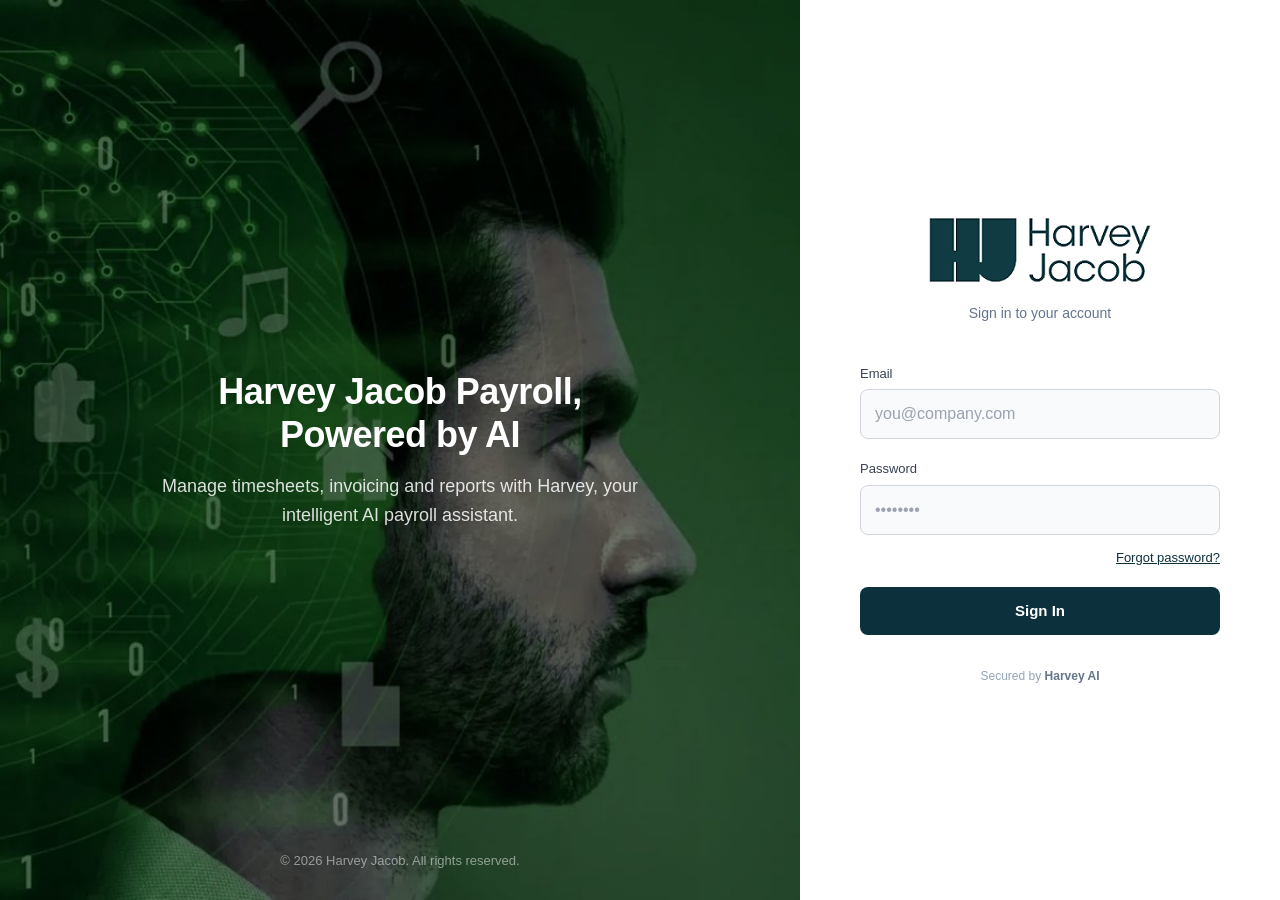
==== commit 68366a5d: "Login: add Forgot password (code + new password) flow" ====
--- a/index.html
+++ b/index.html
@@ -8,11 +8,11 @@
     <link rel="icon" type="image/png" sizes="32x32" href="/tlone-32.png?v=4" />
     
     <link rel="apple-touch-icon" sizes="180x180" href="/tlone-180.png?v=4" />
-    <script type="module" crossorigin src="/assets/index-DEEJrSBQ.js"></script>
-    <link rel="modulepreload" crossorigin href="/assets/vendor-icons-_ss9bK32.js">
-    <link rel="modulepreload" crossorigin href="/assets/vendor-react-DdiuAIhp.js">
+    <script type="module" crossorigin src="/assets/index-BkIkiMLN.js"></script>
+    <link rel="modulepreload" crossorigin href="/assets/vendor-icons-DL0JFM7w.js">
+    <link rel="modulepreload" crossorigin href="/assets/vendor-react-ClKBoE3u.js">
     <link rel="modulepreload" crossorigin href="/assets/vendor-supabase-ClVc2H6D.js">
-    <link rel="stylesheet" crossorigin href="/assets/index-CPZSNOkS.css">
+    <link rel="stylesheet" crossorigin href="/assets/index-DPcG-f0i.css">
   </head>
   <body>
     <div id="root"></div>
--- a/assets/index-DPcG-f0i.css
+++ b/assets/index-DPcG-f0i.css
@@ -0,0 +1 @@
+*,:before,:after{--tw-border-spacing-x: 0;--tw-border-spacing-y: 0;--tw-translate-x: 0;--tw-translate-y: 0;--tw-rotate: 0;--tw-skew-x: 0;--tw-skew-y: 0;--tw-scale-x: 1;--tw-scale-y: 1;--tw-pan-x: ;--tw-pan-y: ;--tw-pinch-zoom: ;--tw-scroll-snap-strictness: proximity;--tw-gradient-from-position: ;--tw-gradient-via-position: ;--tw-gradient-to-position: ;--tw-ordinal: ;--tw-slashed-zero: ;--tw-numeric-figure: ;--tw-numeric-spacing: ;--tw-numeric-fraction: ;--tw-ring-inset: ;--tw-ring-offset-width: 0px;--tw-ring-offset-color: #fff;--tw-ring-color: rgb(59 130 246 / .5);--tw-ring-offset-shadow: 0 0 #0000;--tw-ring-shadow: 0 0 #0000;--tw-shadow: 0 0 #0000;--tw-shadow-colored: 0 0 #0000;--tw-blur: ;--tw-brightness: ;--tw-contrast: ;--tw-grayscale: ;--tw-hue-rotate: ;--tw-invert: ;--tw-saturate: ;--tw-sepia: ;--tw-drop-shadow: ;--tw-backdrop-blur: ;--tw-backdrop-brightness: ;--tw-backdrop-contrast: ;--tw-backdrop-grayscale: ;--tw-backdrop-hue-rotate: ;--tw-backdrop-invert: ;--tw-backdrop-opacity: ;--tw-backdrop-saturate: ;--tw-backdrop-sepia: ;--tw-contain-size: ;--tw-contain-layout: ;--tw-contain-paint: ;--tw-contain-style: }::backdrop{--tw-border-spacing-x: 0;--tw-border-spacing-y: 0;--tw-translate-x: 0;--tw-translate-y: 0;--tw-rotate: 0;--tw-skew-x: 0;--tw-skew-y: 0;--tw-scale-x: 1;--tw-scale-y: 1;--tw-pan-x: ;--tw-pan-y: ;--tw-pinch-zoom: ;--tw-scroll-snap-strictness: proximity;--tw-gradient-from-position: ;--tw-gradient-via-position: ;--tw-gradient-to-position: ;--tw-ordinal: ;--tw-slashed-zero: ;--tw-numeric-figure: ;--tw-numeric-spacing: ;--tw-numeric-fraction: ;--tw-ring-inset: ;--tw-ring-offset-width: 0px;--tw-ring-offset-color: #fff;--tw-ring-color: rgb(59 130 246 / .5);--tw-ring-offset-shadow: 0 0 #0000;--tw-ring-shadow: 0 0 #0000;--tw-shadow: 0 0 #0000;--tw-shadow-colored: 0 0 #0000;--tw-blur: ;--tw-brightness: ;--tw-contrast: ;--tw-grayscale: ;--tw-hue-rotate: ;--tw-invert: ;--tw-saturate: ;--tw-sepia: ;--tw-drop-shadow: ;--tw-backdrop-blur: ;--tw-backdrop-brightness: ;--tw-backdrop-contrast: ;--tw-backdrop-grayscale: ;--tw-backdrop-hue-rotate: ;--tw-backdrop-invert: ;--tw-backdrop-opacity: ;--tw-backdrop-saturate: ;--tw-backdrop-sepia: ;--tw-contain-size: ;--tw-contain-layout: ;--tw-contain-paint: ;--tw-contain-style: }*,:before,:after{box-sizing:border-box;border-width:0;border-style:solid;border-color:#e5e7eb}:before,:after{--tw-content: ""}html,:host{line-height:1.5;-webkit-text-size-adjust:100%;-moz-tab-size:4;-o-tab-size:4;tab-size:4;font-family:ui-sans-serif,system-ui,sans-serif,"Apple Color Emoji","Segoe UI Emoji",Segoe UI Symbol,"Noto Color Emoji";font-feature-settings:normal;font-variation-settings:normal;-webkit-tap-highlight-color:transparent}body{margin:0;line-height:inherit}hr{height:0;color:inherit;border-top-width:1px}abbr:where([title]){-webkit-text-decoration:underline dotted;text-decoration:underline dotted}h1,h2,h3,h4,h5,h6{font-size:inherit;font-weight:inherit}a{color:inherit;text-decoration:inherit}b,strong{font-weight:bolder}code,kbd,samp,pre{font-family:ui-monospace,SFMono-Regular,Menlo,Monaco,Consolas,Liberation Mono,Courier New,monospace;font-feature-settings:normal;font-variation-settings:normal;font-size:1em}small{font-size:80%}sub,sup{font-size:75%;line-height:0;position:relative;vertical-align:baseline}sub{bottom:-.25em}sup{top:-.5em}table{text-indent:0;border-color:inherit;border-collapse:collapse}button,input,optgroup,select,textarea{font-family:inherit;font-feature-settings:inherit;font-variation-settings:inherit;font-size:100%;font-weight:inherit;line-height:inherit;letter-spacing:inherit;color:inherit;margin:0;padding:0}button,select{text-transform:none}button,input:where([type=button]),input:where([type=reset]),input:where([type=submit]){-webkit-appearance:button;background-color:transparent;background-image:none}:-moz-focusring{outline:auto}:-moz-ui-invalid{box-shadow:none}progress{vertical-align:baseline}::-webkit-inner-spin-button,::-webkit-outer-spin-button{height:auto}[type=search]{-webkit-appearance:textfield;outline-offset:-2px}::-webkit-search-decoration{-webkit-appearance:none}::-webkit-file-upload-button{-webkit-appearance:button;font:inherit}summary{display:list-item}blockquote,dl,dd,h1,h2,h3,h4,h5,h6,hr,figure,p,pre{margin:0}fieldset{margin:0;padding:0}legend{padding:0}ol,ul,menu{list-style:none;margin:0;padding:0}dialog{padding:0}textarea{resize:vertical}input::-moz-placeholder,textarea::-moz-placeholder{opacity:1;color:#9ca3af}input::placeholder,textarea::placeholder{opacity:1;color:#9ca3af}button,[role=button]{cursor:pointer}:disabled{cursor:default}img,svg,video,canvas,audio,iframe,embed,object{display:block;vertical-align:middle}img,video{max-width:100%;height:auto}[hidden]:where(:not([hidden=until-found])){display:none}:root,[data-theme]{background-color:var(--fallback-b1,oklch(var(--b1)/1));color:var(--fallback-bc,oklch(var(--bc)/1))}@supports not (color: oklch(0% 0 0)){:root{color-scheme:light;--fallback-p: #491eff;--fallback-pc: #d4dbff;--fallback-s: #ff41c7;--fallback-sc: #fff9fc;--fallback-a: #00cfbd;--fallback-ac: #00100d;--fallback-n: #2b3440;--fallback-nc: #d7dde4;--fallback-b1: #ffffff;--fallback-b2: #e5e6e6;--fallback-b3: #e5e6e6;--fallback-bc: #1f2937;--fallback-in: #00b3f0;--fallback-inc: #000000;--fallback-su: #00ca92;--fallback-suc: #000000;--fallback-wa: #ffc22d;--fallback-wac: #000000;--fallback-er: #ff6f70;--fallback-erc: #000000}@media (prefers-color-scheme: dark){:root{color-scheme:dark;--fallback-p: #7582ff;--fallback-pc: #050617;--fallback-s: #ff71cf;--fallback-sc: #190211;--fallback-a: #00c7b5;--fallback-ac: #000e0c;--fallback-n: #2a323c;--fallback-nc: #a6adbb;--fallback-b1: #1d232a;--fallback-b2: #191e24;--fallback-b3: #15191e;--fallback-bc: #a6adbb;--fallback-in: #00b3f0;--fallback-inc: #000000;--fallback-su: #00ca92;--fallback-suc: #000000;--fallback-wa: #ffc22d;--fallback-wac: #000000;--fallback-er: #ff6f70;--fallback-erc: #000000}}}html{-webkit-tap-highlight-color:transparent}*{scrollbar-color:color-mix(in oklch,currentColor 35%,transparent) transparent}*:hover{scrollbar-color:color-mix(in oklch,currentColor 60%,transparent) transparent}:root{color-scheme:light;--in: 72.06% .191 231.6;--su: 64.8% .15 160;--wa: 84.71% .199 83.87;--er: 71.76% .221 22.18;--ac: 15.4589% .030698 163.223075;--inc: 0% 0 0;--suc: 0% 0 0;--wac: 0% 0 0;--erc: 0% 0 0;--rounded-box: 1rem;--rounded-btn: .5rem;--rounded-badge: 1.9rem;--animation-btn: .25s;--animation-input: .2s;--btn-focus-scale: .95;--border-btn: 1px;--tab-border: 1px;--tab-radius: .5rem;--p: 28.983% .045488 224.010907;--s: 58.5404% .204055 277.117292;--sc: 98.71% .0106 342.55;--a: 77.2944% .15349 163.223075;--n: 32.1785% .02476 255.701624;--nc: 89.4994% .011585 252.096176;--b1: 100% 0 0;--b2: 96.1151% 0 0;--b3: 92.4169% .00108 197.137559;--bc: 27.8078% .029596 256.847952;primary-focus:#081f27;--pc: 100% 0 0}.\!container{width:100%!important}.container{width:100%}@media (min-width: 640px){.\!container{max-width:640px!important}.container{max-width:640px}}@media (min-width: 768px){.\!container{max-width:768px!important}.container{max-width:768px}}@media (min-width: 1024px){.\!container{max-width:1024px!important}.container{max-width:1024px}}@media (min-width: 1280px){.\!container{max-width:1280px!important}.container{max-width:1280px}}@media (min-width: 1536px){.\!container{max-width:1536px!important}.container{max-width:1536px}}.alert{display:grid;width:100%;grid-auto-flow:row;align-content:flex-start;align-items:center;justify-items:center;gap:1rem;text-align:center;border-radius:var(--rounded-box, 1rem);border-width:1px;--tw-border-opacity: 1;border-color:var(--fallback-b2,oklch(var(--b2)/var(--tw-border-opacity)));padding:1rem;--tw-text-opacity: 1;color:var(--fallback-bc,oklch(var(--bc)/var(--tw-text-opacity)));--alert-bg: var(--fallback-b2,oklch(var(--b2)/1));--alert-bg-mix: var(--fallback-b1,oklch(var(--b1)/1));background-color:var(--alert-bg)}@media (min-width: 640px){.alert{grid-auto-flow:column;grid-template-columns:auto minmax(auto,1fr);justify-items:start;text-align:start}}.avatar.placeholder>div{display:flex;align-items:center;justify-content:center}.badge{display:inline-flex;align-items:center;justify-content:center;transition-property:color,background-color,border-color,text-decoration-color,fill,stroke,opacity,box-shadow,transform,filter,backdrop-filter;transition-timing-function:cubic-bezier(.4,0,.2,1);transition-timing-function:cubic-bezier(0,0,.2,1);transition-duration:.2s;height:1.25rem;font-size:.875rem;line-height:1.25rem;width:-moz-fit-content;width:fit-content;padding-left:.563rem;padding-right:.563rem;border-radius:var(--rounded-badge, 1.9rem);border-width:1px;--tw-border-opacity: 1;border-color:var(--fallback-b2,oklch(var(--b2)/var(--tw-border-opacity)));--tw-bg-opacity: 1;background-color:var(--fallback-b1,oklch(var(--b1)/var(--tw-bg-opacity)));--tw-text-opacity: 1;color:var(--fallback-bc,oklch(var(--bc)/var(--tw-text-opacity)))}@media (hover:hover){.link-hover:hover{text-decoration-line:underline}.label a:hover{--tw-text-opacity: 1;color:var(--fallback-bc,oklch(var(--bc)/var(--tw-text-opacity)))}.menu li>*:not(ul,.menu-title,details,.btn):active,.menu li>*:not(ul,.menu-title,details,.btn).active,.menu li>details>summary:active{--tw-bg-opacity: 1;background-color:var(--fallback-n,oklch(var(--n)/var(--tw-bg-opacity)));--tw-text-opacity: 1;color:var(--fallback-nc,oklch(var(--nc)/var(--tw-text-opacity)))}.tab:hover{--tw-text-opacity: 1}.tabs-boxed :is(.tab-active,[aria-selected=true]):not(.tab-disabled):not([disabled]):hover,.tabs-boxed :is(input:checked):hover{--tw-text-opacity: 1;color:var(--fallback-pc,oklch(var(--pc)/var(--tw-text-opacity)))}.table tr.hover:hover,.table tr.hover:nth-child(2n):hover{--tw-bg-opacity: 1;background-color:var(--fallback-b2,oklch(var(--b2)/var(--tw-bg-opacity)))}.table-zebra tr.hover:hover,.table-zebra tr.hover:nth-child(2n):hover{--tw-bg-opacity: 1;background-color:var(--fallback-b3,oklch(var(--b3)/var(--tw-bg-opacity)))}}.btn{display:inline-flex;height:3rem;min-height:3rem;flex-shrink:0;cursor:pointer;-webkit-user-select:none;-moz-user-select:none;user-select:none;flex-wrap:wrap;align-items:center;justify-content:center;border-radius:var(--rounded-btn, .5rem);border-color:transparent;border-color:oklch(var(--btn-color, var(--b2)) / var(--tw-border-opacity));padding-left:1rem;padding-right:1rem;text-align:center;font-size:.875rem;line-height:1em;gap:.5rem;font-weight:600;text-decoration-line:none;transition-duration:.2s;transition-timing-function:cubic-bezier(0,0,.2,1);border-width:var(--border-btn, 1px);transition-property:color,background-color,border-color,opacity,box-shadow,transform;--tw-text-opacity: 1;color:var(--fallback-bc,oklch(var(--bc)/var(--tw-text-opacity)));--tw-shadow: 0 1px 2px 0 rgb(0 0 0 / .05);--tw-shadow-colored: 0 1px 2px 0 var(--tw-shadow-color);box-shadow:var(--tw-ring-offset-shadow, 0 0 #0000),var(--tw-ring-shadow, 0 0 #0000),var(--tw-shadow);outline-color:var(--fallback-bc,oklch(var(--bc)/1));background-color:oklch(var(--btn-color, var(--b2)) / var(--tw-bg-opacity));--tw-bg-opacity: 1;--tw-border-opacity: 1}.btn-disabled,.btn[disabled],.btn:disabled{pointer-events:none}.btn-square{height:3rem;width:3rem;padding:0}.btn-circle{height:3rem;width:3rem;border-radius:9999px;padding:0}:where(.btn:is(input[type=checkbox])),:where(.btn:is(input[type=radio])){width:auto;-webkit-appearance:none;-moz-appearance:none;appearance:none}.btn:is(input[type=checkbox]):after,.btn:is(input[type=radio]):after{--tw-content: attr(aria-label);content:var(--tw-content)}.card{position:relative;display:flex;flex-direction:column;border-radius:var(--rounded-box, 1rem)}.card:focus{outline:2px solid transparent;outline-offset:2px}.card-body{display:flex;flex:1 1 auto;flex-direction:column;padding:var(--padding-card, 2rem);gap:.5rem}.card-body :where(p){flex-grow:1}.card figure{display:flex;align-items:center;justify-content:center}.card.image-full{display:grid}.card.image-full:before{position:relative;content:"";z-index:10;border-radius:var(--rounded-box, 1rem);--tw-bg-opacity: 1;background-color:var(--fallback-n,oklch(var(--n)/var(--tw-bg-opacity)));opacity:.75}.card.image-full:before,.card.image-full>*{grid-column-start:1;grid-row-start:1}.card.image-full>figure img{height:100%;-o-object-fit:cover;object-fit:cover}.card.image-full>.card-body{position:relative;z-index:20;--tw-text-opacity: 1;color:var(--fallback-nc,oklch(var(--nc)/var(--tw-text-opacity)))}.chat{display:grid;grid-template-columns:repeat(2,minmax(0,1fr));-moz-column-gap:.75rem;column-gap:.75rem;padding-top:.25rem;padding-bottom:.25rem}.checkbox{flex-shrink:0;--chkbg: var(--fallback-bc,oklch(var(--bc)/1));--chkfg: var(--fallback-b1,oklch(var(--b1)/1));height:1.5rem;width:1.5rem;cursor:pointer;-webkit-appearance:none;-moz-appearance:none;appearance:none;border-radius:var(--rounded-btn, .5rem);border-width:1px;border-color:var(--fallback-bc,oklch(var(--bc)/var(--tw-border-opacity)));--tw-border-opacity: .2}.collapse:not(td):not(tr):not(colgroup){visibility:visible}.collapse{position:relative;display:grid;overflow:hidden;grid-template-rows:max-content 0fr;transition:grid-template-rows .2s;width:100%;border-radius:var(--rounded-box, 1rem)}.collapse-title,.collapse>input[type=checkbox],.collapse>input[type=radio],.collapse-content{grid-column-start:1;grid-row-start:1}.collapse>input[type=checkbox],.collapse>input[type=radio]{-webkit-appearance:none;-moz-appearance:none;appearance:none;opacity:0}:where(.collapse>input[type=checkbox]),:where(.collapse>input[type=radio]){height:100%;width:100%;z-index:1}.collapse-content{visibility:hidden;grid-column-start:1;grid-row-start:2;min-height:0px;transition:visibility .2s;transition:padding .2s ease-out,background-color .2s ease-out;padding-left:1rem;padding-right:1rem;cursor:unset}.collapse[open],.collapse-open,.collapse:focus:not(.collapse-close){grid-template-rows:max-content 1fr}.collapse:not(.collapse-close):has(>input[type=checkbox]:checked),.collapse:not(.collapse-close):has(>input[type=radio]:checked){grid-template-rows:max-content 1fr}.collapse[open]>.collapse-content,.collapse-open>.collapse-content,.collapse:focus:not(.collapse-close)>.collapse-content,.collapse:not(.collapse-close)>input[type=checkbox]:checked~.collapse-content,.collapse:not(.collapse-close)>input[type=radio]:checked~.collapse-content{visibility:visible;min-height:-moz-fit-content;min-height:fit-content}.diff{position:relative;display:grid;width:100%;overflow:hidden;direction:ltr;container-type:inline-size;grid-template-columns:auto 1fr}.divider{display:flex;flex-direction:row;align-items:center;align-self:stretch;margin-top:1rem;margin-bottom:1rem;height:1rem;white-space:nowrap}.divider:before,.divider:after{height:.125rem;width:100%;flex-grow:1;--tw-content: "";content:var(--tw-content);background-color:var(--fallback-bc,oklch(var(--bc)/.1))}@media (hover: hover){.btm-nav>*.disabled:hover,.btm-nav>*[disabled]:hover{pointer-events:none;--tw-border-opacity: 0;background-color:var(--fallback-n,oklch(var(--n)/var(--tw-bg-opacity)));--tw-bg-opacity: .1;color:var(--fallback-bc,oklch(var(--bc)/var(--tw-text-opacity)));--tw-text-opacity: .2}.btn:hover{--tw-border-opacity: 1;border-color:var(--fallback-b3,oklch(var(--b3)/var(--tw-border-opacity)));--tw-bg-opacity: 1;background-color:var(--fallback-b3,oklch(var(--b3)/var(--tw-bg-opacity)))}@supports (color: color-mix(in oklab,black,black)){.btn:hover{background-color:color-mix(in oklab,oklch(var(--btn-color, var(--b2)) / var(--tw-bg-opacity, 1)) 90%,black);border-color:color-mix(in oklab,oklch(var(--btn-color, var(--b2)) / var(--tw-border-opacity, 1)) 90%,black)}}@supports not (color: oklch(0% 0 0)){.btn:hover{background-color:var(--btn-color, var(--fallback-b2));border-color:var(--btn-color, var(--fallback-b2))}}.btn.glass:hover{--glass-opacity: 25%;--glass-border-opacity: 15%}.btn-ghost:hover{border-color:transparent}@supports (color: oklch(0% 0 0)){.btn-ghost:hover{background-color:var(--fallback-bc,oklch(var(--bc)/.2))}}.btn-outline:hover{--tw-border-opacity: 1;border-color:var(--fallback-bc,oklch(var(--bc)/var(--tw-border-opacity)));--tw-bg-opacity: 1;background-color:var(--fallback-bc,oklch(var(--bc)/var(--tw-bg-opacity)));--tw-text-opacity: 1;color:var(--fallback-b1,oklch(var(--b1)/var(--tw-text-opacity)))}.btn-outline.btn-primary:hover{--tw-text-opacity: 1;color:var(--fallback-pc,oklch(var(--pc)/var(--tw-text-opacity)))}@supports (color: color-mix(in oklab,black,black)){.btn-outline.btn-primary:hover{background-color:color-mix(in oklab,var(--fallback-p,oklch(var(--p)/1)) 90%,black);border-color:color-mix(in oklab,var(--fallback-p,oklch(var(--p)/1)) 90%,black)}}.btn-outline.btn-secondary:hover{--tw-text-opacity: 1;color:var(--fallback-sc,oklch(var(--sc)/var(--tw-text-opacity)))}@supports (color: color-mix(in oklab,black,black)){.btn-outline.btn-secondary:hover{background-color:color-mix(in oklab,var(--fallback-s,oklch(var(--s)/1)) 90%,black);border-color:color-mix(in oklab,var(--fallback-s,oklch(var(--s)/1)) 90%,black)}}.btn-outline.btn-accent:hover{--tw-text-opacity: 1;color:var(--fallback-ac,oklch(var(--ac)/var(--tw-text-opacity)))}@supports (color: color-mix(in oklab,black,black)){.btn-outline.btn-accent:hover{background-color:color-mix(in oklab,var(--fallback-a,oklch(var(--a)/1)) 90%,black);border-color:color-mix(in oklab,var(--fallback-a,oklch(var(--a)/1)) 90%,black)}}.btn-outline.btn-success:hover{--tw-text-opacity: 1;color:var(--fallback-suc,oklch(var(--suc)/var(--tw-text-opacity)))}@supports (color: color-mix(in oklab,black,black)){.btn-outline.btn-success:hover{background-color:color-mix(in oklab,var(--fallback-su,oklch(var(--su)/1)) 90%,black);border-color:color-mix(in oklab,var(--fallback-su,oklch(var(--su)/1)) 90%,black)}}.btn-outline.btn-info:hover{--tw-text-opacity: 1;color:var(--fallback-inc,oklch(var(--inc)/var(--tw-text-opacity)))}@supports (color: color-mix(in oklab,black,black)){.btn-outline.btn-info:hover{background-color:color-mix(in oklab,var(--fallback-in,oklch(var(--in)/1)) 90%,black);border-color:color-mix(in oklab,var(--fallback-in,oklch(var(--in)/1)) 90%,black)}}.btn-outline.btn-warning:hover{--tw-text-opacity: 1;color:var(--fallback-wac,oklch(var(--wac)/var(--tw-text-opacity)))}@supports (color: color-mix(in oklab,black,black)){.btn-outline.btn-warning:hover{background-color:color-mix(in oklab,var(--fallback-wa,oklch(var(--wa)/1)) 90%,black);border-color:color-mix(in oklab,var(--fallback-wa,oklch(var(--wa)/1)) 90%,black)}}.btn-outline.btn-error:hover{--tw-text-opacity: 1;color:var(--fallback-erc,oklch(var(--erc)/var(--tw-text-opacity)))}@supports (color: color-mix(in oklab,black,black)){.btn-outline.btn-error:hover{background-color:color-mix(in oklab,var(--fallback-er,oklch(var(--er)/1)) 90%,black);border-color:color-mix(in oklab,var(--fallback-er,oklch(var(--er)/1)) 90%,black)}}.btn-disabled:hover,.btn[disabled]:hover,.btn:disabled:hover{--tw-border-opacity: 0;background-color:var(--fallback-n,oklch(var(--n)/var(--tw-bg-opacity)));--tw-bg-opacity: .2;color:var(--fallback-bc,oklch(var(--bc)/var(--tw-text-opacity)));--tw-text-opacity: .2}@supports (color: color-mix(in oklab,black,black)){.btn:is(input[type=checkbox]:checked):hover,.btn:is(input[type=radio]:checked):hover{background-color:color-mix(in oklab,var(--fallback-p,oklch(var(--p)/1)) 90%,black);border-color:color-mix(in oklab,var(--fallback-p,oklch(var(--p)/1)) 90%,black)}}:where(.menu li:not(.menu-title,.disabled)>*:not(ul,details,.menu-title)):not(.active,.btn):hover,:where(.menu li:not(.menu-title,.disabled)>details>summary:not(.menu-title)):not(.active,.btn):hover{cursor:pointer;outline:2px solid transparent;outline-offset:2px}@supports (color: oklch(0% 0 0)){:where(.menu li:not(.menu-title,.disabled)>*:not(ul,details,.menu-title)):not(.active,.btn):hover,:where(.menu li:not(.menu-title,.disabled)>details>summary:not(.menu-title)):not(.active,.btn):hover{background-color:var(--fallback-bc,oklch(var(--bc)/.1))}}.tab[disabled],.tab[disabled]:hover{cursor:not-allowed;color:var(--fallback-bc,oklch(var(--bc)/var(--tw-text-opacity)));--tw-text-opacity: .2}}.form-control{display:flex;flex-direction:column}.label{display:flex;-webkit-user-select:none;-moz-user-select:none;user-select:none;align-items:center;justify-content:space-between;padding:.5rem .25rem}.\!input{flex-shrink:1!important;-webkit-appearance:none!important;-moz-appearance:none!important;appearance:none!important;height:3rem!important;padding-left:1rem!important;padding-right:1rem!important;font-size:1rem!important;line-height:2!important;line-height:1.5rem!important;border-radius:var(--rounded-btn, .5rem)!important;border-width:1px!important;border-color:transparent!important;--tw-bg-opacity: 1 !important;background-color:var(--fallback-b1,oklch(var(--b1)/var(--tw-bg-opacity)))!important}.input{flex-shrink:1;-webkit-appearance:none;-moz-appearance:none;appearance:none;height:3rem;padding-left:1rem;padding-right:1rem;font-size:1rem;line-height:2;line-height:1.5rem;border-radius:var(--rounded-btn, .5rem);border-width:1px;border-color:transparent;--tw-bg-opacity: 1;background-color:var(--fallback-b1,oklch(var(--b1)/var(--tw-bg-opacity)))}.\!input[type=number]::-webkit-inner-spin-button{margin-top:-1rem!important;margin-bottom:-1rem!important;margin-inline-end:-1rem!important}.input[type=number]::-webkit-inner-spin-button,.input-md[type=number]::-webkit-inner-spin-button{margin-top:-1rem;margin-bottom:-1rem;margin-inline-end:-1rem}.input-xs[type=number]::-webkit-inner-spin-button{margin-top:-.25rem;margin-bottom:-.25rem;margin-inline-end:-0px}.input-sm[type=number]::-webkit-inner-spin-button{margin-top:0;margin-bottom:0;margin-inline-end:-0px}.join{display:inline-flex;align-items:stretch;border-radius:var(--rounded-btn, .5rem)}.join :where(.join-item){border-start-end-radius:0;border-end-end-radius:0;border-end-start-radius:0;border-start-start-radius:0}.join .join-item:not(:first-child):not(:last-child),.join *:not(:first-child):not(:last-child) .join-item{border-start-end-radius:0;border-end-end-radius:0;border-end-start-radius:0;border-start-start-radius:0}.join .join-item:first-child:not(:last-child),.join *:first-child:not(:last-child) .join-item{border-start-end-radius:0;border-end-end-radius:0}.join .dropdown .join-item:first-child:not(:last-child),.join *:first-child:not(:last-child) .dropdown .join-item{border-start-end-radius:inherit;border-end-end-radius:inherit}.join :where(.join-item:first-child:not(:last-child)),.join :where(*:first-child:not(:last-child) .join-item){border-end-start-radius:inherit;border-start-start-radius:inherit}.join .join-item:last-child:not(:first-child),.join *:last-child:not(:first-child) .join-item{border-end-start-radius:0;border-start-start-radius:0}.join :where(.join-item:last-child:not(:first-child)),.join :where(*:last-child:not(:first-child) .join-item){border-start-end-radius:inherit;border-end-end-radius:inherit}@supports not selector(:has(*)){:where(.join *){border-radius:inherit}}@supports selector(:has(*)){:where(.join *:has(.join-item)){border-radius:inherit}}.link{cursor:pointer;text-decoration-line:underline}.link-hover{text-decoration-line:none}.menu{display:flex;flex-direction:column;flex-wrap:wrap;font-size:.875rem;line-height:1.25rem;padding:.5rem}.menu :where(li ul){position:relative;white-space:nowrap;margin-inline-start:1rem;padding-inline-start:.5rem}.menu :where(li:not(.menu-title)>*:not(ul,details,.menu-title,.btn)),.menu :where(li:not(.menu-title)>details>summary:not(.menu-title)){display:grid;grid-auto-flow:column;align-content:flex-start;align-items:center;gap:.5rem;grid-auto-columns:minmax(auto,max-content) auto max-content;-webkit-user-select:none;-moz-user-select:none;user-select:none}.menu li.disabled{cursor:not-allowed;-webkit-user-select:none;-moz-user-select:none;user-select:none;color:var(--fallback-bc,oklch(var(--bc)/.3))}.menu :where(li>.menu-dropdown:not(.menu-dropdown-show)){display:none}:where(.menu li){position:relative;display:flex;flex-shrink:0;flex-direction:column;flex-wrap:wrap;align-items:stretch}:where(.menu li) .badge{justify-self:end}.modal{pointer-events:none;position:fixed;top:0;right:0;bottom:0;left:0;margin:0;display:grid;height:100%;max-height:none;width:100%;max-width:none;justify-items:center;padding:0;opacity:0;overscroll-behavior:contain;z-index:999;background-color:transparent;color:inherit;transition-duration:.2s;transition-timing-function:cubic-bezier(0,0,.2,1);transition-property:transform,opacity,visibility;overflow-y:hidden}:where(.modal){align-items:center}.modal-box{max-height:calc(100vh - 5em);grid-column-start:1;grid-row-start:1;width:91.666667%;max-width:32rem;--tw-scale-x: .9;--tw-scale-y: .9;transform:translate(var(--tw-translate-x),var(--tw-translate-y)) rotate(var(--tw-rotate)) skew(var(--tw-skew-x)) skewY(var(--tw-skew-y)) scaleX(var(--tw-scale-x)) scaleY(var(--tw-scale-y));border-bottom-right-radius:var(--rounded-box, 1rem);border-bottom-left-radius:var(--rounded-box, 1rem);border-top-left-radius:var(--rounded-box, 1rem);border-top-right-radius:var(--rounded-box, 1rem);--tw-bg-opacity: 1;background-color:var(--fallback-b1,oklch(var(--b1)/var(--tw-bg-opacity)));padding:1.5rem;transition-property:color,background-color,border-color,text-decoration-color,fill,stroke,opacity,box-shadow,transform,filter,backdrop-filter;transition-timing-function:cubic-bezier(.4,0,.2,1);transition-timing-function:cubic-bezier(0,0,.2,1);transition-duration:.2s;box-shadow:#00000040 0 25px 50px -12px;overflow-y:auto;overscroll-behavior:contain}.modal-open,.modal:target,.modal-toggle:checked+.modal,.modal[open]{pointer-events:auto;visibility:visible;opacity:1}:root:has(:is(.modal-open,.modal:target,.modal-toggle:checked+.modal,.modal[open])){overflow:hidden;scrollbar-gutter:stable}.progress{position:relative;width:100%;-webkit-appearance:none;-moz-appearance:none;appearance:none;overflow:hidden;height:.5rem;border-radius:var(--rounded-box, 1rem);background-color:var(--fallback-bc,oklch(var(--bc)/.2))}.range{height:1.5rem;width:100%;cursor:pointer;-moz-appearance:none;appearance:none;-webkit-appearance:none;--range-shdw: var(--fallback-bc,oklch(var(--bc)/1));overflow:hidden;border-radius:var(--rounded-box, 1rem);background-color:transparent}.range:focus{outline:none}.select{display:inline-flex;cursor:pointer;-webkit-user-select:none;-moz-user-select:none;user-select:none;-webkit-appearance:none;-moz-appearance:none;appearance:none;height:3rem;min-height:3rem;padding-inline-start:1rem;padding-inline-end:2.5rem;font-size:.875rem;line-height:1.25rem;line-height:2;border-radius:var(--rounded-btn, .5rem);border-width:1px;border-color:transparent;--tw-bg-opacity: 1;background-color:var(--fallback-b1,oklch(var(--b1)/var(--tw-bg-opacity)));background-image:linear-gradient(45deg,transparent 50%,currentColor 50%),linear-gradient(135deg,currentColor 50%,transparent 50%);background-position:calc(100% - 20px) calc(1px + 50%),calc(100% - 16.1px) calc(1px + 50%);background-size:4px 4px,4px 4px;background-repeat:no-repeat}.select[multiple]{height:auto}.stats{display:inline-grid;border-radius:var(--rounded-box, 1rem);--tw-bg-opacity: 1;background-color:var(--fallback-b1,oklch(var(--b1)/var(--tw-bg-opacity)));--tw-text-opacity: 1;color:var(--fallback-bc,oklch(var(--bc)/var(--tw-text-opacity)))}:where(.stats){grid-auto-flow:column;overflow-x:auto}.stat{display:inline-grid;width:100%;grid-template-columns:repeat(1,1fr);-moz-column-gap:1rem;column-gap:1rem;border-color:var(--fallback-bc,oklch(var(--bc)/var(--tw-border-opacity)));--tw-border-opacity: .1;padding:1rem 1.5rem}.steps{display:inline-grid;grid-auto-flow:column;overflow:hidden;overflow-x:auto;counter-reset:step;grid-auto-columns:1fr}.steps .step{display:grid;grid-template-columns:repeat(1,minmax(0,1fr));grid-template-columns:auto;grid-template-rows:repeat(2,minmax(0,1fr));grid-template-rows:40px 1fr;place-items:center;text-align:center;min-width:4rem}.swap{position:relative;display:inline-grid;-webkit-user-select:none;-moz-user-select:none;user-select:none;place-content:center;cursor:pointer}.swap>*{grid-column-start:1;grid-row-start:1;transition-duration:.3s;transition-timing-function:cubic-bezier(0,0,.2,1);transition-property:transform,opacity}.swap input{-webkit-appearance:none;-moz-appearance:none;appearance:none}.swap .swap-on,.swap .swap-indeterminate,.swap input:indeterminate~.swap-on{opacity:0}.swap input:checked~.swap-off,.swap-active .swap-off,.swap input:indeterminate~.swap-off{opacity:0}.swap input:checked~.swap-on,.swap-active .swap-on,.swap input:indeterminate~.swap-indeterminate{opacity:1}.tabs{display:grid;align-items:flex-end}.tabs-lifted:has(.tab-content[class^=rounded-]) .tab:first-child:not(:is(.tab-active,[aria-selected=true])),.tabs-lifted:has(.tab-content[class*=" rounded-"]) .tab:first-child:not(:is(.tab-active,[aria-selected=true])){border-bottom-color:transparent}.tab{position:relative;grid-row-start:1;display:inline-flex;height:2rem;cursor:pointer;-webkit-user-select:none;-moz-user-select:none;user-select:none;-webkit-appearance:none;-moz-appearance:none;appearance:none;flex-wrap:wrap;align-items:center;justify-content:center;text-align:center;font-size:.875rem;line-height:1.25rem;line-height:2;--tab-padding: 1rem;--tw-text-opacity: .5;--tab-color: var(--fallback-bc,oklch(var(--bc)/1));--tab-bg: var(--fallback-b1,oklch(var(--b1)/1));--tab-border-color: var(--fallback-b3,oklch(var(--b3)/1));color:var(--tab-color);padding-inline-start:var(--tab-padding, 1rem);padding-inline-end:var(--tab-padding, 1rem)}.tab:is(input[type=radio]){width:auto;border-bottom-right-radius:0;border-bottom-left-radius:0}.tab:is(input[type=radio]):after{--tw-content: attr(aria-label);content:var(--tw-content)}.tab:not(input):empty{cursor:default;grid-column-start:span 9999}:checked+.tab-content:nth-child(2),:is(.tab-active,[aria-selected=true])+.tab-content:nth-child(2){border-start-start-radius:0px}input.tab:checked+.tab-content,:is(.tab-active,[aria-selected=true])+.tab-content{display:block}.table{position:relative;width:100%;border-radius:var(--rounded-box, 1rem);text-align:left;font-size:.875rem;line-height:1.25rem}.table :where(.table-pin-rows thead tr){position:sticky;top:0;z-index:1;--tw-bg-opacity: 1;background-color:var(--fallback-b1,oklch(var(--b1)/var(--tw-bg-opacity)))}.table :where(.table-pin-rows tfoot tr){position:sticky;bottom:0;z-index:1;--tw-bg-opacity: 1;background-color:var(--fallback-b1,oklch(var(--b1)/var(--tw-bg-opacity)))}.table :where(.table-pin-cols tr th){position:sticky;left:0;right:0;--tw-bg-opacity: 1;background-color:var(--fallback-b1,oklch(var(--b1)/var(--tw-bg-opacity)))}.textarea{min-height:3rem;flex-shrink:1;padding:.5rem 1rem;font-size:.875rem;line-height:1.25rem;line-height:2;border-radius:var(--rounded-btn, .5rem);border-width:1px;border-color:transparent;--tw-bg-opacity: 1;background-color:var(--fallback-b1,oklch(var(--b1)/var(--tw-bg-opacity)))}.timeline{position:relative;display:flex}:where(.timeline>li){position:relative;display:grid;flex-shrink:0;align-items:center;grid-template-rows:var(--timeline-row-start, minmax(0, 1fr)) auto var( --timeline-row-end, minmax(0, 1fr) );grid-template-columns:var(--timeline-col-start, minmax(0, 1fr)) auto var( --timeline-col-end, minmax(0, 1fr) )}.timeline>li>hr{width:100%;border-width:0px}:where(.timeline>li>hr):first-child{grid-column-start:1;grid-row-start:2}:where(.timeline>li>hr):last-child{grid-column-start:3;grid-column-end:none;grid-row-start:2;grid-row-end:auto}.toggle{flex-shrink:0;--tglbg: var(--fallback-b1,oklch(var(--b1)/1));--handleoffset: 1.5rem;--handleoffsetcalculator: calc(var(--handleoffset) * -1);--togglehandleborder: 0 0;height:1.5rem;width:3rem;cursor:pointer;-webkit-appearance:none;-moz-appearance:none;appearance:none;border-radius:var(--rounded-badge, 1.9rem);border-width:1px;border-color:currentColor;background-color:currentColor;color:var(--fallback-bc,oklch(var(--bc)/.5));transition:background,box-shadow var(--animation-input, .2s) ease-out;box-shadow:var(--handleoffsetcalculator) 0 0 2px var(--tglbg) inset,0 0 0 2px var(--tglbg) inset,var(--togglehandleborder)}.alert-error{border-color:var(--fallback-er,oklch(var(--er)/.2));--tw-text-opacity: 1;color:var(--fallback-erc,oklch(var(--erc)/var(--tw-text-opacity)));--alert-bg: var(--fallback-er,oklch(var(--er)/1));--alert-bg-mix: var(--fallback-b1,oklch(var(--b1)/1))}.badge-neutral{--tw-border-opacity: 1;border-color:var(--fallback-n,oklch(var(--n)/var(--tw-border-opacity)));--tw-bg-opacity: 1;background-color:var(--fallback-n,oklch(var(--n)/var(--tw-bg-opacity)));--tw-text-opacity: 1;color:var(--fallback-nc,oklch(var(--nc)/var(--tw-text-opacity)))}.badge-primary{--tw-border-opacity: 1;border-color:var(--fallback-p,oklch(var(--p)/var(--tw-border-opacity)));--tw-bg-opacity: 1;background-color:var(--fallback-p,oklch(var(--p)/var(--tw-bg-opacity)));--tw-text-opacity: 1;color:var(--fallback-pc,oklch(var(--pc)/var(--tw-text-opacity)))}.badge-secondary{--tw-border-opacity: 1;border-color:var(--fallback-s,oklch(var(--s)/var(--tw-border-opacity)));--tw-bg-opacity: 1;background-color:var(--fallback-s,oklch(var(--s)/var(--tw-bg-opacity)));--tw-text-opacity: 1;color:var(--fallback-sc,oklch(var(--sc)/var(--tw-text-opacity)))}.badge-accent{--tw-border-opacity: 1;border-color:var(--fallback-a,oklch(var(--a)/var(--tw-border-opacity)));--tw-bg-opacity: 1;background-color:var(--fallback-a,oklch(var(--a)/var(--tw-bg-opacity)));--tw-text-opacity: 1;color:var(--fallback-ac,oklch(var(--ac)/var(--tw-text-opacity)))}.badge-info{border-color:transparent;--tw-bg-opacity: 1;background-color:var(--fallback-in,oklch(var(--in)/var(--tw-bg-opacity)));--tw-text-opacity: 1;color:var(--fallback-inc,oklch(var(--inc)/var(--tw-text-opacity)))}.badge-success{border-color:transparent;--tw-bg-opacity: 1;background-color:var(--fallback-su,oklch(var(--su)/var(--tw-bg-opacity)));--tw-text-opacity: 1;color:var(--fallback-suc,oklch(var(--suc)/var(--tw-text-opacity)))}.badge-warning{border-color:transparent;--tw-bg-opacity: 1;background-color:var(--fallback-wa,oklch(var(--wa)/var(--tw-bg-opacity)));--tw-text-opacity: 1;color:var(--fallback-wac,oklch(var(--wac)/var(--tw-text-opacity)))}.badge-error{border-color:transparent;--tw-bg-opacity: 1;background-color:var(--fallback-er,oklch(var(--er)/var(--tw-bg-opacity)));--tw-text-opacity: 1;color:var(--fallback-erc,oklch(var(--erc)/var(--tw-text-opacity)))}.badge-ghost{--tw-border-opacity: 1;border-color:var(--fallback-b2,oklch(var(--b2)/var(--tw-border-opacity)));--tw-bg-opacity: 1;background-color:var(--fallback-b2,oklch(var(--b2)/var(--tw-bg-opacity)));--tw-text-opacity: 1;color:var(--fallback-bc,oklch(var(--bc)/var(--tw-text-opacity)))}.badge-outline{border-color:currentColor;--tw-border-opacity: .5;background-color:transparent;color:currentColor}.badge-outline.badge-neutral{--tw-text-opacity: 1;color:var(--fallback-n,oklch(var(--n)/var(--tw-text-opacity)))}.badge-outline.badge-primary{--tw-text-opacity: 1;color:var(--fallback-p,oklch(var(--p)/var(--tw-text-opacity)))}.badge-outline.badge-secondary{--tw-text-opacity: 1;color:var(--fallback-s,oklch(var(--s)/var(--tw-text-opacity)))}.badge-outline.badge-accent{--tw-text-opacity: 1;color:var(--fallback-a,oklch(var(--a)/var(--tw-text-opacity)))}.badge-outline.badge-info{--tw-text-opacity: 1;color:var(--fallback-in,oklch(var(--in)/var(--tw-text-opacity)))}.badge-outline.badge-success{--tw-text-opacity: 1;color:var(--fallback-su,oklch(var(--su)/var(--tw-text-opacity)))}.badge-outline.badge-warning{--tw-text-opacity: 1;color:var(--fallback-wa,oklch(var(--wa)/var(--tw-text-opacity)))}.badge-outline.badge-error{--tw-text-opacity: 1;color:var(--fallback-er,oklch(var(--er)/var(--tw-text-opacity)))}.btm-nav>*:where(.active){border-top-width:2px;--tw-bg-opacity: 1;background-color:var(--fallback-b1,oklch(var(--b1)/var(--tw-bg-opacity)))}.btm-nav>*.disabled,.btm-nav>*[disabled]{pointer-events:none;--tw-border-opacity: 0;background-color:var(--fallback-n,oklch(var(--n)/var(--tw-bg-opacity)));--tw-bg-opacity: .1;color:var(--fallback-bc,oklch(var(--bc)/var(--tw-text-opacity)));--tw-text-opacity: .2}.btm-nav>* .label{font-size:1rem;line-height:1.5rem}@media (prefers-reduced-motion: no-preference){.btn{animation:button-pop var(--animation-btn, .25s) ease-out}}.btn:active:hover,.btn:active:focus{animation:button-pop 0s ease-out;transform:scale(var(--btn-focus-scale, .97))}@supports not (color: oklch(0% 0 0)){.btn{background-color:var(--btn-color, var(--fallback-b2));border-color:var(--btn-color, var(--fallback-b2))}.btn-primary{--btn-color: var(--fallback-p)}.btn-neutral{--btn-color: var(--fallback-n)}.btn-info{--btn-color: var(--fallback-in)}.btn-success{--btn-color: var(--fallback-su)}.btn-error{--btn-color: var(--fallback-er)}.prose :where(code):not(:where([class~=not-prose] *,pre *)){background-color:var(--fallback-b3,oklch(var(--b3)/1))}}@supports (color: color-mix(in oklab,black,black)){.btn-outline.btn-primary.btn-active{background-color:color-mix(in oklab,var(--fallback-p,oklch(var(--p)/1)) 90%,black);border-color:color-mix(in oklab,var(--fallback-p,oklch(var(--p)/1)) 90%,black)}.btn-outline.btn-secondary.btn-active{background-color:color-mix(in oklab,var(--fallback-s,oklch(var(--s)/1)) 90%,black);border-color:color-mix(in oklab,var(--fallback-s,oklch(var(--s)/1)) 90%,black)}.btn-outline.btn-accent.btn-active{background-color:color-mix(in oklab,var(--fallback-a,oklch(var(--a)/1)) 90%,black);border-color:color-mix(in oklab,var(--fallback-a,oklch(var(--a)/1)) 90%,black)}.btn-outline.btn-success.btn-active{background-color:color-mix(in oklab,var(--fallback-su,oklch(var(--su)/1)) 90%,black);border-color:color-mix(in oklab,var(--fallback-su,oklch(var(--su)/1)) 90%,black)}.btn-outline.btn-info.btn-active{background-color:color-mix(in oklab,var(--fallback-in,oklch(var(--in)/1)) 90%,black);border-color:color-mix(in oklab,var(--fallback-in,oklch(var(--in)/1)) 90%,black)}.btn-outline.btn-warning.btn-active{background-color:color-mix(in oklab,var(--fallback-wa,oklch(var(--wa)/1)) 90%,black);border-color:color-mix(in oklab,var(--fallback-wa,oklch(var(--wa)/1)) 90%,black)}.btn-outline.btn-error.btn-active{background-color:color-mix(in oklab,var(--fallback-er,oklch(var(--er)/1)) 90%,black);border-color:color-mix(in oklab,var(--fallback-er,oklch(var(--er)/1)) 90%,black)}}.btn:focus-visible{outline-style:solid;outline-width:2px;outline-offset:2px}.btn-primary{--tw-text-opacity: 1;color:var(--fallback-pc,oklch(var(--pc)/var(--tw-text-opacity)));outline-color:var(--fallback-p,oklch(var(--p)/1))}@supports (color: oklch(0% 0 0)){.btn-primary{--btn-color: var(--p)}.btn-neutral{--btn-color: var(--n)}.btn-info{--btn-color: var(--in)}.btn-success{--btn-color: var(--su)}.btn-error{--btn-color: var(--er)}}.btn-neutral{--tw-text-opacity: 1;color:var(--fallback-nc,oklch(var(--nc)/var(--tw-text-opacity)));outline-color:var(--fallback-n,oklch(var(--n)/1))}.btn-info{--tw-text-opacity: 1;color:var(--fallback-inc,oklch(var(--inc)/var(--tw-text-opacity)));outline-color:var(--fallback-in,oklch(var(--in)/1))}.btn-success{--tw-text-opacity: 1;color:var(--fallback-suc,oklch(var(--suc)/var(--tw-text-opacity)));outline-color:var(--fallback-su,oklch(var(--su)/1))}.btn-error{--tw-text-opacity: 1;color:var(--fallback-erc,oklch(var(--erc)/var(--tw-text-opacity)));outline-color:var(--fallback-er,oklch(var(--er)/1))}.btn.glass{--tw-shadow: 0 0 #0000;--tw-shadow-colored: 0 0 #0000;box-shadow:var(--tw-ring-offset-shadow, 0 0 #0000),var(--tw-ring-shadow, 0 0 #0000),var(--tw-shadow);outline-color:currentColor}.btn.glass.btn-active{--glass-opacity: 25%;--glass-border-opacity: 15%}.btn-ghost{border-width:1px;border-color:transparent;background-color:transparent;color:currentColor;--tw-shadow: 0 0 #0000;--tw-shadow-colored: 0 0 #0000;box-shadow:var(--tw-ring-offset-shadow, 0 0 #0000),var(--tw-ring-shadow, 0 0 #0000),var(--tw-shadow);outline-color:currentColor}.btn-ghost.btn-active{border-color:transparent;background-color:var(--fallback-bc,oklch(var(--bc)/.2))}.btn-outline{border-color:currentColor;background-color:transparent;--tw-text-opacity: 1;color:var(--fallback-bc,oklch(var(--bc)/var(--tw-text-opacity)));--tw-shadow: 0 0 #0000;--tw-shadow-colored: 0 0 #0000;box-shadow:var(--tw-ring-offset-shadow, 0 0 #0000),var(--tw-ring-shadow, 0 0 #0000),var(--tw-shadow)}.btn-outline.btn-active{--tw-border-opacity: 1;border-color:var(--fallback-bc,oklch(var(--bc)/var(--tw-border-opacity)));--tw-bg-opacity: 1;background-color:var(--fallback-bc,oklch(var(--bc)/var(--tw-bg-opacity)));--tw-text-opacity: 1;color:var(--fallback-b1,oklch(var(--b1)/var(--tw-text-opacity)))}.btn-outline.btn-primary{--tw-text-opacity: 1;color:var(--fallback-p,oklch(var(--p)/var(--tw-text-opacity)))}.btn-outline.btn-primary.btn-active{--tw-text-opacity: 1;color:var(--fallback-pc,oklch(var(--pc)/var(--tw-text-opacity)))}.btn-outline.btn-secondary{--tw-text-opacity: 1;color:var(--fallback-s,oklch(var(--s)/var(--tw-text-opacity)))}.btn-outline.btn-secondary.btn-active{--tw-text-opacity: 1;color:var(--fallback-sc,oklch(var(--sc)/var(--tw-text-opacity)))}.btn-outline.btn-accent{--tw-text-opacity: 1;color:var(--fallback-a,oklch(var(--a)/var(--tw-text-opacity)))}.btn-outline.btn-accent.btn-active{--tw-text-opacity: 1;color:var(--fallback-ac,oklch(var(--ac)/var(--tw-text-opacity)))}.btn-outline.btn-success{--tw-text-opacity: 1;color:var(--fallback-su,oklch(var(--su)/var(--tw-text-opacity)))}.btn-outline.btn-success.btn-active{--tw-text-opacity: 1;color:var(--fallback-suc,oklch(var(--suc)/var(--tw-text-opacity)))}.btn-outline.btn-info{--tw-text-opacity: 1;color:var(--fallback-in,oklch(var(--in)/var(--tw-text-opacity)))}.btn-outline.btn-info.btn-active{--tw-text-opacity: 1;color:var(--fallback-inc,oklch(var(--inc)/var(--tw-text-opacity)))}.btn-outline.btn-warning{--tw-text-opacity: 1;color:var(--fallback-wa,oklch(var(--wa)/var(--tw-text-opacity)))}.btn-outline.btn-warning.btn-active{--tw-text-opacity: 1;color:var(--fallback-wac,oklch(var(--wac)/var(--tw-text-opacity)))}.btn-outline.btn-error{--tw-text-opacity: 1;color:var(--fallback-er,oklch(var(--er)/var(--tw-text-opacity)))}.btn-outline.btn-error.btn-active{--tw-text-opacity: 1;color:var(--fallback-erc,oklch(var(--erc)/var(--tw-text-opacity)))}.btn.btn-disabled,.btn[disabled],.btn:disabled{--tw-border-opacity: 0;background-color:var(--fallback-n,oklch(var(--n)/var(--tw-bg-opacity)));--tw-bg-opacity: .2;color:var(--fallback-bc,oklch(var(--bc)/var(--tw-text-opacity)));--tw-text-opacity: .2}.btn:is(input[type=checkbox]:checked),.btn:is(input[type=radio]:checked){--tw-border-opacity: 1;border-color:var(--fallback-p,oklch(var(--p)/var(--tw-border-opacity)));--tw-bg-opacity: 1;background-color:var(--fallback-p,oklch(var(--p)/var(--tw-bg-opacity)));--tw-text-opacity: 1;color:var(--fallback-pc,oklch(var(--pc)/var(--tw-text-opacity)))}.btn:is(input[type=checkbox]:checked):focus-visible,.btn:is(input[type=radio]:checked):focus-visible{outline-color:var(--fallback-p,oklch(var(--p)/1))}@keyframes button-pop{0%{transform:scale(var(--btn-focus-scale, .98))}40%{transform:scale(1.02)}to{transform:scale(1)}}.card :where(figure:first-child){overflow:hidden;border-start-start-radius:inherit;border-start-end-radius:inherit;border-end-start-radius:unset;border-end-end-radius:unset}.card :where(figure:last-child){overflow:hidden;border-start-start-radius:unset;border-start-end-radius:unset;border-end-start-radius:inherit;border-end-end-radius:inherit}.card:focus-visible{outline:2px solid currentColor;outline-offset:2px}.card.bordered{border-width:1px;--tw-border-opacity: 1;border-color:var(--fallback-b2,oklch(var(--b2)/var(--tw-border-opacity)))}.card.compact .card-body{padding:1rem;font-size:.875rem;line-height:1.25rem}.card.image-full :where(figure){overflow:hidden;border-radius:inherit}.checkbox:focus{box-shadow:none}.checkbox:focus-visible{outline-style:solid;outline-width:2px;outline-offset:2px;outline-color:var(--fallback-bc,oklch(var(--bc)/1))}.checkbox:disabled{border-width:0px;cursor:not-allowed;border-color:transparent;--tw-bg-opacity: 1;background-color:var(--fallback-bc,oklch(var(--bc)/var(--tw-bg-opacity)));opacity:.2}.checkbox:checked,.checkbox[aria-checked=true]{background-repeat:no-repeat;animation:checkmark var(--animation-input, .2s) ease-out;background-color:var(--chkbg);background-image:linear-gradient(-45deg,transparent 65%,var(--chkbg) 65.99%),linear-gradient(45deg,transparent 75%,var(--chkbg) 75.99%),linear-gradient(-45deg,var(--chkbg) 40%,transparent 40.99%),linear-gradient(45deg,var(--chkbg) 30%,var(--chkfg) 30.99%,var(--chkfg) 40%,transparent 40.99%),linear-gradient(-45deg,var(--chkfg) 50%,var(--chkbg) 50.99%)}.checkbox:indeterminate{--tw-bg-opacity: 1;background-color:var(--fallback-bc,oklch(var(--bc)/var(--tw-bg-opacity)));background-repeat:no-repeat;animation:checkmark var(--animation-input, .2s) ease-out;background-image:linear-gradient(90deg,transparent 80%,var(--chkbg) 80%),linear-gradient(-90deg,transparent 80%,var(--chkbg) 80%),linear-gradient(0deg,var(--chkbg) 43%,var(--chkfg) 43%,var(--chkfg) 57%,var(--chkbg) 57%)}@keyframes checkmark{0%{background-position-y:5px}50%{background-position-y:-2px}to{background-position-y:0}}details.collapse{width:100%}details.collapse summary{position:relative;display:block;outline:2px solid transparent;outline-offset:2px}details.collapse summary::-webkit-details-marker{display:none}.collapse:focus-visible{outline-style:solid;outline-width:2px;outline-offset:2px;outline-color:var(--fallback-bc,oklch(var(--bc)/1))}.collapse:has(.collapse-title:focus-visible),.collapse:has(>input[type=checkbox]:focus-visible),.collapse:has(>input[type=radio]:focus-visible){outline-style:solid;outline-width:2px;outline-offset:2px;outline-color:var(--fallback-bc,oklch(var(--bc)/1))}.collapse-arrow>.collapse-title:after{position:absolute;display:block;height:.5rem;width:.5rem;--tw-translate-y: -100%;--tw-rotate: 45deg;transform:translate(var(--tw-translate-x),var(--tw-translate-y)) rotate(var(--tw-rotate)) skew(var(--tw-skew-x)) skewY(var(--tw-skew-y)) scaleX(var(--tw-scale-x)) scaleY(var(--tw-scale-y));transition-property:all;transition-timing-function:cubic-bezier(.4,0,.2,1);transition-timing-function:cubic-bezier(0,0,.2,1);transition-duration:.15s;transition-duration:.2s;top:1.9rem;inset-inline-end:1.4rem;content:"";transform-origin:75% 75%;box-shadow:2px 2px;pointer-events:none}.collapse-plus>.collapse-title:after{position:absolute;display:block;height:.5rem;width:.5rem;transition-property:all;transition-timing-function:cubic-bezier(.4,0,.2,1);transition-timing-function:cubic-bezier(0,0,.2,1);transition-duration:.3s;top:.9rem;inset-inline-end:1.4rem;content:"+";pointer-events:none}.collapse:not(.collapse-open):not(.collapse-close)>input[type=checkbox],.collapse:not(.collapse-open):not(.collapse-close)>input[type=radio]:not(:checked),.collapse:not(.collapse-open):not(.collapse-close)>.collapse-title{cursor:pointer}.collapse:focus:not(.collapse-open):not(.collapse-close):not(.collapse[open])>.collapse-title{cursor:unset}.collapse-title{position:relative}.collapse-title,:where(.collapse>input[type=checkbox]),:where(.collapse>input[type=radio]){padding:1rem;padding-inline-end:3rem;min-height:3.75rem;transition:background-color .2s ease-out}.collapse[open]>:where(.collapse-content),.collapse-open>:where(.collapse-content),.collapse:focus:not(.collapse-close)>:where(.collapse-content),.collapse:not(.collapse-close)>:where(input[type=checkbox]:checked~.collapse-content),.collapse:not(.collapse-close)>:where(input[type=radio]:checked~.collapse-content){padding-bottom:1rem;transition:padding .2s ease-out,background-color .2s ease-out}.collapse[open].collapse-arrow>.collapse-title:after,.collapse-open.collapse-arrow>.collapse-title:after,.collapse-arrow:focus:not(.collapse-close)>.collapse-title:after,.collapse-arrow:not(.collapse-close)>input[type=checkbox]:checked~.collapse-title:after,.collapse-arrow:not(.collapse-close)>input[type=radio]:checked~.collapse-title:after{--tw-translate-y: -50%;--tw-rotate: 225deg;transform:translate(var(--tw-translate-x),var(--tw-translate-y)) rotate(var(--tw-rotate)) skew(var(--tw-skew-x)) skewY(var(--tw-skew-y)) scaleX(var(--tw-scale-x)) scaleY(var(--tw-scale-y))}.collapse[open].collapse-plus>.collapse-title:after,.collapse-open.collapse-plus>.collapse-title:after,.collapse-plus:focus:not(.collapse-close)>.collapse-title:after,.collapse-plus:not(.collapse-close)>input[type=checkbox]:checked~.collapse-title:after,.collapse-plus:not(.collapse-close)>input[type=radio]:checked~.collapse-title:after{content:"−"}.divider:not(:empty){gap:1rem}.label-text{font-size:.875rem;line-height:1.25rem;--tw-text-opacity: 1;color:var(--fallback-bc,oklch(var(--bc)/var(--tw-text-opacity)))}.\!input input{--tw-bg-opacity: 1 !important;background-color:var(--fallback-p,oklch(var(--p)/var(--tw-bg-opacity)))!important;background-color:transparent!important}.input input{--tw-bg-opacity: 1;background-color:var(--fallback-p,oklch(var(--p)/var(--tw-bg-opacity)));background-color:transparent}.\!input input:focus{outline:2px solid transparent!important;outline-offset:2px!important}.input input:focus{outline:2px solid transparent;outline-offset:2px}.\!input[list]::-webkit-calendar-picker-indicator{line-height:1em!important}.input[list]::-webkit-calendar-picker-indicator{line-height:1em}.input-bordered{border-color:var(--fallback-bc,oklch(var(--bc)/.2))}.input:focus,.input:focus-within{box-shadow:none;border-color:var(--fallback-bc,oklch(var(--bc)/.2));outline-style:solid;outline-width:2px;outline-offset:2px;outline-color:var(--fallback-bc,oklch(var(--bc)/.2))}.\!input:focus,.\!input:focus-within{box-shadow:none!important;border-color:var(--fallback-bc,oklch(var(--bc)/.2))!important;outline-style:solid!important;outline-width:2px!important;outline-offset:2px!important;outline-color:var(--fallback-bc,oklch(var(--bc)/.2))!important}.input:has(>input[disabled]),.input-disabled,.input:disabled,.input[disabled]{cursor:not-allowed;--tw-border-opacity: 1;border-color:var(--fallback-b2,oklch(var(--b2)/var(--tw-border-opacity)));--tw-bg-opacity: 1;background-color:var(--fallback-b2,oklch(var(--b2)/var(--tw-bg-opacity)));color:var(--fallback-bc,oklch(var(--bc)/.4))}.\!input:has(>input[disabled]),.\!input:disabled,.\!input[disabled]{cursor:not-allowed!important;--tw-border-opacity: 1 !important;border-color:var(--fallback-b2,oklch(var(--b2)/var(--tw-border-opacity)))!important;--tw-bg-opacity: 1 !important;background-color:var(--fallback-b2,oklch(var(--b2)/var(--tw-bg-opacity)))!important;color:var(--fallback-bc,oklch(var(--bc)/.4))!important}.input:has(>input[disabled])::-moz-placeholder,.input-disabled::-moz-placeholder,.input:disabled::-moz-placeholder,.input[disabled]::-moz-placeholder{color:var(--fallback-bc,oklch(var(--bc)/var(--tw-placeholder-opacity)));--tw-placeholder-opacity: .2}.input:has(>input[disabled])::placeholder,.input-disabled::placeholder,.input:disabled::placeholder,.input[disabled]::placeholder{color:var(--fallback-bc,oklch(var(--bc)/var(--tw-placeholder-opacity)));--tw-placeholder-opacity: .2}.\!input:has(>input[disabled])::-moz-placeholder,.\!input:disabled::-moz-placeholder,.\!input[disabled]::-moz-placeholder{color:var(--fallback-bc,oklch(var(--bc)/var(--tw-placeholder-opacity)))!important;--tw-placeholder-opacity: .2 !important}.\!input:has(>input[disabled])::placeholder,.\!input:disabled::placeholder,.\!input[disabled]::placeholder{color:var(--fallback-bc,oklch(var(--bc)/var(--tw-placeholder-opacity)))!important;--tw-placeholder-opacity: .2 !important}.\!input:has(>input[disabled])>input[disabled]{cursor:not-allowed!important}.input:has(>input[disabled])>input[disabled]{cursor:not-allowed}.\!input::-webkit-date-and-time-value{text-align:inherit!important}.input::-webkit-date-and-time-value{text-align:inherit}.join>:where(*:not(:first-child)){margin-top:0;margin-bottom:0;margin-inline-start:-1px}.join>:where(*:not(:first-child)):is(.btn){margin-inline-start:calc(var(--border-btn) * -1)}.join-item:focus{isolation:isolate}.link-primary{--tw-text-opacity: 1;color:var(--fallback-p,oklch(var(--p)/var(--tw-text-opacity)))}@supports (color:color-mix(in oklab,black,black)){@media (hover:hover){.link-primary:hover{color:color-mix(in oklab,var(--fallback-p,oklch(var(--p)/1)) 80%,black)}}}.link:focus{outline:2px solid transparent;outline-offset:2px}.link:focus-visible{outline:2px solid currentColor;outline-offset:2px}.\!loading{pointer-events:none!important;display:inline-block!important;aspect-ratio:1 / 1!important;width:1.5rem!important;background-color:currentColor!important;-webkit-mask-size:100%!important;mask-size:100%!important;-webkit-mask-repeat:no-repeat!important;mask-repeat:no-repeat!important;-webkit-mask-position:center!important;mask-position:center!important;-webkit-mask-image:url("data:image/svg+xml,%3Csvg width='24' height='24' stroke='black' viewBox='0 0 24 24' xmlns='http://www.w3.org/2000/svg'%3E%3Cg transform-origin='center'%3E%3Ccircle cx='12' cy='12' r='9.5' fill='none' stroke-width='3' stroke-linecap='round'%3E%3CanimateTransform attributeName='transform' type='rotate' from='0 12 12' to='360 12 12' dur='2s' repeatCount='indefinite'/%3E%3Canimate attributeName='stroke-dasharray' values='0,150;42,150;42,150' keyTimes='0;0.475;1' dur='1.5s' repeatCount='indefinite'/%3E%3Canimate attributeName='stroke-dashoffset' values='0;-16;-59' keyTimes='0;0.475;1' dur='1.5s' repeatCount='indefinite'/%3E%3C/circle%3E%3C/g%3E%3C/svg%3E")!important;mask-image:url("data:image/svg+xml,%3Csvg width='24' height='24' stroke='black' viewBox='0 0 24 24' xmlns='http://www.w3.org/2000/svg'%3E%3Cg transform-origin='center'%3E%3Ccircle cx='12' cy='12' r='9.5' fill='none' stroke-width='3' stroke-linecap='round'%3E%3CanimateTransform attributeName='transform' type='rotate' from='0 12 12' to='360 12 12' dur='2s' repeatCount='indefinite'/%3E%3Canimate attributeName='stroke-dasharray' values='0,150;42,150;42,150' keyTimes='0;0.475;1' dur='1.5s' repeatCount='indefinite'/%3E%3Canimate attributeName='stroke-dashoffset' values='0;-16;-59' keyTimes='0;0.475;1' dur='1.5s' repeatCount='indefinite'/%3E%3C/circle%3E%3C/g%3E%3C/svg%3E")!important}.loading{pointer-events:none;display:inline-block;aspect-ratio:1 / 1;width:1.5rem;background-color:currentColor;-webkit-mask-size:100%;mask-size:100%;-webkit-mask-repeat:no-repeat;mask-repeat:no-repeat;-webkit-mask-position:center;mask-position:center;-webkit-mask-image:url("data:image/svg+xml,%3Csvg width='24' height='24' stroke='black' viewBox='0 0 24 24' xmlns='http://www.w3.org/2000/svg'%3E%3Cg transform-origin='center'%3E%3Ccircle cx='12' cy='12' r='9.5' fill='none' stroke-width='3' stroke-linecap='round'%3E%3CanimateTransform attributeName='transform' type='rotate' from='0 12 12' to='360 12 12' dur='2s' repeatCount='indefinite'/%3E%3Canimate attributeName='stroke-dasharray' values='0,150;42,150;42,150' keyTimes='0;0.475;1' dur='1.5s' repeatCount='indefinite'/%3E%3Canimate attributeName='stroke-dashoffset' values='0;-16;-59' keyTimes='0;0.475;1' dur='1.5s' repeatCount='indefinite'/%3E%3C/circle%3E%3C/g%3E%3C/svg%3E");mask-image:url("data:image/svg+xml,%3Csvg width='24' height='24' stroke='black' viewBox='0 0 24 24' xmlns='http://www.w3.org/2000/svg'%3E%3Cg transform-origin='center'%3E%3Ccircle cx='12' cy='12' r='9.5' fill='none' stroke-width='3' stroke-linecap='round'%3E%3CanimateTransform attributeName='transform' type='rotate' from='0 12 12' to='360 12 12' dur='2s' repeatCount='indefinite'/%3E%3Canimate attributeName='stroke-dasharray' values='0,150;42,150;42,150' keyTimes='0;0.475;1' dur='1.5s' repeatCount='indefinite'/%3E%3Canimate attributeName='stroke-dashoffset' values='0;-16;-59' keyTimes='0;0.475;1' dur='1.5s' repeatCount='indefinite'/%3E%3C/circle%3E%3C/g%3E%3C/svg%3E")}.loading-spinner{-webkit-mask-image:url("data:image/svg+xml,%3Csvg width='24' height='24' stroke='black' viewBox='0 0 24 24' xmlns='http://www.w3.org/2000/svg'%3E%3Cg transform-origin='center'%3E%3Ccircle cx='12' cy='12' r='9.5' fill='none' stroke-width='3' stroke-linecap='round'%3E%3CanimateTransform attributeName='transform' type='rotate' from='0 12 12' to='360 12 12' dur='2s' repeatCount='indefinite'/%3E%3Canimate attributeName='stroke-dasharray' values='0,150;42,150;42,150' keyTimes='0;0.475;1' dur='1.5s' repeatCount='indefinite'/%3E%3Canimate attributeName='stroke-dashoffset' values='0;-16;-59' keyTimes='0;0.475;1' dur='1.5s' repeatCount='indefinite'/%3E%3C/circle%3E%3C/g%3E%3C/svg%3E");mask-image:url("data:image/svg+xml,%3Csvg width='24' height='24' stroke='black' viewBox='0 0 24 24' xmlns='http://www.w3.org/2000/svg'%3E%3Cg transform-origin='center'%3E%3Ccircle cx='12' cy='12' r='9.5' fill='none' stroke-width='3' stroke-linecap='round'%3E%3CanimateTransform attributeName='transform' type='rotate' from='0 12 12' to='360 12 12' dur='2s' repeatCount='indefinite'/%3E%3Canimate attributeName='stroke-dasharray' values='0,150;42,150;42,150' keyTimes='0;0.475;1' dur='1.5s' repeatCount='indefinite'/%3E%3Canimate attributeName='stroke-dashoffset' values='0;-16;-59' keyTimes='0;0.475;1' dur='1.5s' repeatCount='indefinite'/%3E%3C/circle%3E%3C/g%3E%3C/svg%3E")}.loading-dots{-webkit-mask-image:url("data:image/svg+xml,%3Csvg width='24' height='24' viewBox='0 0 24 24' xmlns='http://www.w3.org/2000/svg'%3E%3Ccircle cx='4' cy='12' r='3'%3E%3Canimate attributeName='cy' values='12;6;12;12' keyTimes='0;0.286;0.571;1' dur='1.05s' repeatCount='indefinite' keySplines='.33,0,.66,.33;.33,.66,.66,1'/%3E%3C/circle%3E%3Ccircle cx='12' cy='12' r='3'%3E%3Canimate attributeName='cy' values='12;6;12;12' keyTimes='0;0.286;0.571;1' dur='1.05s' repeatCount='indefinite' keySplines='.33,0,.66,.33;.33,.66,.66,1' begin='0.1s'/%3E%3C/circle%3E%3Ccircle cx='20' cy='12' r='3'%3E%3Canimate attributeName='cy' values='12;6;12;12' keyTimes='0;0.286;0.571;1' dur='1.05s' repeatCount='indefinite' keySplines='.33,0,.66,.33;.33,.66,.66,1' begin='0.2s'/%3E%3C/circle%3E%3C/svg%3E");mask-image:url("data:image/svg+xml,%3Csvg width='24' height='24' viewBox='0 0 24 24' xmlns='http://www.w3.org/2000/svg'%3E%3Ccircle cx='4' cy='12' r='3'%3E%3Canimate attributeName='cy' values='12;6;12;12' keyTimes='0;0.286;0.571;1' dur='1.05s' repeatCount='indefinite' keySplines='.33,0,.66,.33;.33,.66,.66,1'/%3E%3C/circle%3E%3Ccircle cx='12' cy='12' r='3'%3E%3Canimate attributeName='cy' values='12;6;12;12' keyTimes='0;0.286;0.571;1' dur='1.05s' repeatCount='indefinite' keySplines='.33,0,.66,.33;.33,.66,.66,1' begin='0.1s'/%3E%3C/circle%3E%3Ccircle cx='20' cy='12' r='3'%3E%3Canimate attributeName='cy' values='12;6;12;12' keyTimes='0;0.286;0.571;1' dur='1.05s' repeatCount='indefinite' keySplines='.33,0,.66,.33;.33,.66,.66,1' begin='0.2s'/%3E%3C/circle%3E%3C/svg%3E")}.loading-xs{width:1rem}.loading-sm{width:1.25rem}.loading-md{width:1.5rem}.loading-lg{width:2.5rem}:where(.menu li:empty){--tw-bg-opacity: 1;background-color:var(--fallback-bc,oklch(var(--bc)/var(--tw-bg-opacity)));opacity:.1;margin:.5rem 1rem;height:1px}.menu :where(li ul):before{position:absolute;bottom:.75rem;inset-inline-start:0px;top:.75rem;width:1px;--tw-bg-opacity: 1;background-color:var(--fallback-bc,oklch(var(--bc)/var(--tw-bg-opacity)));opacity:.1;content:""}.menu :where(li:not(.menu-title)>*:not(ul,details,.menu-title,.btn)),.menu :where(li:not(.menu-title)>details>summary:not(.menu-title)){border-radius:var(--rounded-btn, .5rem);padding:.5rem 1rem;text-align:start;transition-property:color,background-color,border-color,text-decoration-color,fill,stroke,opacity,box-shadow,transform,filter,backdrop-filter;transition-timing-function:cubic-bezier(.4,0,.2,1);transition-timing-function:cubic-bezier(0,0,.2,1);transition-duration:.2s;text-wrap:balance}:where(.menu li:not(.menu-title,.disabled)>*:not(ul,details,.menu-title)):not(summary,.active,.btn).focus,:where(.menu li:not(.menu-title,.disabled)>*:not(ul,details,.menu-title)):not(summary,.active,.btn):focus,:where(.menu li:not(.menu-title,.disabled)>*:not(ul,details,.menu-title)):is(summary):not(.active,.btn):focus-visible,:where(.menu li:not(.menu-title,.disabled)>details>summary:not(.menu-title)):not(summary,.active,.btn).focus,:where(.menu li:not(.menu-title,.disabled)>details>summary:not(.menu-title)):not(summary,.active,.btn):focus,:where(.menu li:not(.menu-title,.disabled)>details>summary:not(.menu-title)):is(summary):not(.active,.btn):focus-visible{cursor:pointer;background-color:var(--fallback-bc,oklch(var(--bc)/.1));--tw-text-opacity: 1;color:var(--fallback-bc,oklch(var(--bc)/var(--tw-text-opacity)));outline:2px solid transparent;outline-offset:2px}.menu li>*:not(ul,.menu-title,details,.btn):active,.menu li>*:not(ul,.menu-title,details,.btn).active,.menu li>details>summary:active{--tw-bg-opacity: 1;background-color:var(--fallback-n,oklch(var(--n)/var(--tw-bg-opacity)));--tw-text-opacity: 1;color:var(--fallback-nc,oklch(var(--nc)/var(--tw-text-opacity)))}.menu :where(li>details>summary)::-webkit-details-marker{display:none}.menu :where(li>details>summary):after,.menu :where(li>.menu-dropdown-toggle):after{justify-self:end;display:block;margin-top:-.5rem;height:.5rem;width:.5rem;transform:rotate(45deg);transition-property:transform,margin-top;transition-duration:.3s;transition-timing-function:cubic-bezier(.4,0,.2,1);content:"";transform-origin:75% 75%;box-shadow:2px 2px;pointer-events:none}.menu :where(li>details[open]>summary):after,.menu :where(li>.menu-dropdown-toggle.menu-dropdown-show):after{transform:rotate(225deg);margin-top:0}.mockup-phone .display{overflow:hidden;border-radius:40px;margin-top:-25px}.mockup-browser .mockup-browser-toolbar .\!input{position:relative!important;margin-left:auto!important;margin-right:auto!important;display:block!important;height:1.75rem!important;width:24rem!important;overflow:hidden!important;text-overflow:ellipsis!important;white-space:nowrap!important;--tw-bg-opacity: 1 !important;background-color:var(--fallback-b2,oklch(var(--b2)/var(--tw-bg-opacity)))!important;padding-left:2rem!important;direction:ltr!important}.mockup-browser .mockup-browser-toolbar .input{position:relative;margin-left:auto;margin-right:auto;display:block;height:1.75rem;width:24rem;overflow:hidden;text-overflow:ellipsis;white-space:nowrap;--tw-bg-opacity: 1;background-color:var(--fallback-b2,oklch(var(--b2)/var(--tw-bg-opacity)));padding-left:2rem;direction:ltr}.mockup-browser .mockup-browser-toolbar .\!input:before{content:""!important;position:absolute!important;left:.5rem!important;top:50%!important;aspect-ratio:1 / 1!important;height:.75rem!important;--tw-translate-y: -50% !important;transform:translate(var(--tw-translate-x),var(--tw-translate-y)) rotate(var(--tw-rotate)) skew(var(--tw-skew-x)) skewY(var(--tw-skew-y)) scaleX(var(--tw-scale-x)) scaleY(var(--tw-scale-y))!important;border-radius:9999px!important;border-width:2px!important;border-color:currentColor!important;opacity:.6!important}.mockup-browser .mockup-browser-toolbar .input:before{content:"";position:absolute;left:.5rem;top:50%;aspect-ratio:1 / 1;height:.75rem;--tw-translate-y: -50%;transform:translate(var(--tw-translate-x),var(--tw-translate-y)) rotate(var(--tw-rotate)) skew(var(--tw-skew-x)) skewY(var(--tw-skew-y)) scaleX(var(--tw-scale-x)) scaleY(var(--tw-scale-y));border-radius:9999px;border-width:2px;border-color:currentColor;opacity:.6}.mockup-browser .mockup-browser-toolbar .\!input:after{content:""!important;position:absolute!important;left:1.25rem!important;top:50%!important;height:.5rem!important;--tw-translate-y: 25% !important;--tw-rotate: -45deg !important;transform:translate(var(--tw-translate-x),var(--tw-translate-y)) rotate(var(--tw-rotate)) skew(var(--tw-skew-x)) skewY(var(--tw-skew-y)) scaleX(var(--tw-scale-x)) scaleY(var(--tw-scale-y))!important;border-radius:9999px!important;border-width:1px!important;border-color:currentColor!important;opacity:.6!important}.mockup-browser .mockup-browser-toolbar .input:after{content:"";position:absolute;left:1.25rem;top:50%;height:.5rem;--tw-translate-y: 25%;--tw-rotate: -45deg;transform:translate(var(--tw-translate-x),var(--tw-translate-y)) rotate(var(--tw-rotate)) skew(var(--tw-skew-x)) skewY(var(--tw-skew-y)) scaleX(var(--tw-scale-x)) scaleY(var(--tw-scale-y));border-radius:9999px;border-width:1px;border-color:currentColor;opacity:.6}.modal:not(dialog:not(.modal-open)),.modal::backdrop{background-color:#0006;animation:modal-pop .2s ease-out}.modal-backdrop{z-index:-1;grid-column-start:1;grid-row-start:1;display:grid;align-self:stretch;justify-self:stretch;color:transparent}.modal-open .modal-box,.modal-toggle:checked+.modal .modal-box,.modal:target .modal-box,.modal[open] .modal-box{--tw-translate-y: 0px;--tw-scale-x: 1;--tw-scale-y: 1;transform:translate(var(--tw-translate-x),var(--tw-translate-y)) rotate(var(--tw-rotate)) skew(var(--tw-skew-x)) skewY(var(--tw-skew-y)) scaleX(var(--tw-scale-x)) scaleY(var(--tw-scale-y))}@keyframes modal-pop{0%{opacity:0}}.progress::-moz-progress-bar{border-radius:var(--rounded-box, 1rem);background-color:currentColor}.progress-success::-moz-progress-bar{border-radius:var(--rounded-box, 1rem);--tw-bg-opacity: 1;background-color:var(--fallback-su,oklch(var(--su)/var(--tw-bg-opacity)))}.progress:indeterminate{--progress-color: var(--fallback-bc,oklch(var(--bc)/1));background-image:repeating-linear-gradient(90deg,var(--progress-color) -1%,var(--progress-color) 10%,transparent 10%,transparent 90%);background-size:200%;background-position-x:15%;animation:progress-loading 5s ease-in-out infinite}.progress-success:indeterminate{--progress-color: var(--fallback-su,oklch(var(--su)/1))}.progress::-webkit-progress-bar{border-radius:var(--rounded-box, 1rem);background-color:transparent}.progress::-webkit-progress-value{border-radius:var(--rounded-box, 1rem);background-color:currentColor}.progress-success::-webkit-progress-value{--tw-bg-opacity: 1;background-color:var(--fallback-su,oklch(var(--su)/var(--tw-bg-opacity)))}.progress:indeterminate::-moz-progress-bar{background-color:transparent;background-image:repeating-linear-gradient(90deg,var(--progress-color) -1%,var(--progress-color) 10%,transparent 10%,transparent 90%);background-size:200%;background-position-x:15%;animation:progress-loading 5s ease-in-out infinite}@keyframes progress-loading{50%{background-position-x:-115%}}@keyframes radiomark{0%{box-shadow:0 0 0 12px var(--fallback-b1,oklch(var(--b1)/1)) inset,0 0 0 12px var(--fallback-b1,oklch(var(--b1)/1)) inset}50%{box-shadow:0 0 0 3px var(--fallback-b1,oklch(var(--b1)/1)) inset,0 0 0 3px var(--fallback-b1,oklch(var(--b1)/1)) inset}to{box-shadow:0 0 0 4px var(--fallback-b1,oklch(var(--b1)/1)) inset,0 0 0 4px var(--fallback-b1,oklch(var(--b1)/1)) inset}}.range:focus-visible::-webkit-slider-thumb{--focus-shadow: 0 0 0 6px var(--fallback-b1,oklch(var(--b1)/1)) inset, 0 0 0 2rem var(--range-shdw) inset}.range:focus-visible::-moz-range-thumb{--focus-shadow: 0 0 0 6px var(--fallback-b1,oklch(var(--b1)/1)) inset, 0 0 0 2rem var(--range-shdw) inset}.range::-webkit-slider-runnable-track{height:.5rem;width:100%;border-radius:var(--rounded-box, 1rem);background-color:var(--fallback-bc,oklch(var(--bc)/.1))}.range::-moz-range-track{height:.5rem;width:100%;border-radius:var(--rounded-box, 1rem);background-color:var(--fallback-bc,oklch(var(--bc)/.1))}.range::-webkit-slider-thumb{position:relative;height:1.5rem;width:1.5rem;border-radius:var(--rounded-box, 1rem);border-style:none;--tw-bg-opacity: 1;background-color:var(--fallback-b1,oklch(var(--b1)/var(--tw-bg-opacity)));-moz-appearance:none;appearance:none;-webkit-appearance:none;top:50%;color:var(--range-shdw);transform:translateY(-50%);--filler-size: 100rem;--filler-offset: .6rem;box-shadow:0 0 0 3px var(--range-shdw) inset,var(--focus-shadow, 0 0),calc(var(--filler-size) * -1 - var(--filler-offset)) 0 0 var(--filler-size)}.range::-moz-range-thumb{position:relative;height:1.5rem;width:1.5rem;border-radius:var(--rounded-box, 1rem);border-style:none;--tw-bg-opacity: 1;background-color:var(--fallback-b1,oklch(var(--b1)/var(--tw-bg-opacity)));top:50%;color:var(--range-shdw);--filler-size: 100rem;--filler-offset: .5rem;box-shadow:0 0 0 3px var(--range-shdw) inset,var(--focus-shadow, 0 0),calc(var(--filler-size) * -1 - var(--filler-offset)) 0 0 var(--filler-size)}.range-warning{--range-shdw: var(--fallback-wa,oklch(var(--wa)/1))}@keyframes rating-pop{0%{transform:translateY(-.125em)}40%{transform:translateY(-.125em)}to{transform:translateY(0)}}.select-bordered{border-color:var(--fallback-bc,oklch(var(--bc)/.2))}.select:focus{box-shadow:none;border-color:var(--fallback-bc,oklch(var(--bc)/.2));outline-style:solid;outline-width:2px;outline-offset:2px;outline-color:var(--fallback-bc,oklch(var(--bc)/.2))}.select-disabled,.select:disabled,.select[disabled]{cursor:not-allowed;--tw-border-opacity: 1;border-color:var(--fallback-b2,oklch(var(--b2)/var(--tw-border-opacity)));--tw-bg-opacity: 1;background-color:var(--fallback-b2,oklch(var(--b2)/var(--tw-bg-opacity)));color:var(--fallback-bc,oklch(var(--bc)/.4))}.select-disabled::-moz-placeholder,.select:disabled::-moz-placeholder,.select[disabled]::-moz-placeholder{color:var(--fallback-bc,oklch(var(--bc)/var(--tw-placeholder-opacity)));--tw-placeholder-opacity: .2}.select-disabled::placeholder,.select:disabled::placeholder,.select[disabled]::placeholder{color:var(--fallback-bc,oklch(var(--bc)/var(--tw-placeholder-opacity)));--tw-placeholder-opacity: .2}.select-multiple,.select[multiple],.select[size].select:not([size="1"]){background-image:none;padding-right:1rem}[dir=rtl] .select{background-position:calc(0% + 12px) calc(1px + 50%),calc(0% + 16px) calc(1px + 50%)}@keyframes skeleton{0%{background-position:150%}to{background-position:-50%}}:where(.stats)>:not([hidden])~:not([hidden]){--tw-divide-x-reverse: 0;border-right-width:calc(1px * var(--tw-divide-x-reverse));border-left-width:calc(1px * calc(1 - var(--tw-divide-x-reverse)));--tw-divide-y-reverse: 0;border-top-width:calc(0px * calc(1 - var(--tw-divide-y-reverse)));border-bottom-width:calc(0px * var(--tw-divide-y-reverse))}[dir=rtl] .stats>*:not([hidden])~*:not([hidden]){--tw-divide-x-reverse: 1}.steps .step:before{top:0;grid-column-start:1;grid-row-start:1;height:.5rem;width:100%;transform:translate(var(--tw-translate-x),var(--tw-translate-y)) rotate(var(--tw-rotate)) skew(var(--tw-skew-x)) skewY(var(--tw-skew-y)) scaleX(var(--tw-scale-x)) scaleY(var(--tw-scale-y));--tw-bg-opacity: 1;background-color:var(--fallback-b3,oklch(var(--b3)/var(--tw-bg-opacity)));--tw-text-opacity: 1;color:var(--fallback-bc,oklch(var(--bc)/var(--tw-text-opacity)));content:"";margin-inline-start:-100%}.steps .step:after{content:counter(step);counter-increment:step;z-index:1;position:relative;grid-column-start:1;grid-row-start:1;display:grid;height:2rem;width:2rem;place-items:center;place-self:center;border-radius:9999px;--tw-bg-opacity: 1;background-color:var(--fallback-b3,oklch(var(--b3)/var(--tw-bg-opacity)));--tw-text-opacity: 1;color:var(--fallback-bc,oklch(var(--bc)/var(--tw-text-opacity)))}.steps .step:first-child:before{content:none}.steps .step[data-content]:after{content:attr(data-content)}.steps .step-neutral+.step-neutral:before,.steps .step-neutral:after{--tw-bg-opacity: 1;background-color:var(--fallback-n,oklch(var(--n)/var(--tw-bg-opacity)));--tw-text-opacity: 1;color:var(--fallback-nc,oklch(var(--nc)/var(--tw-text-opacity)))}.steps .step-primary+.step-primary:before,.steps .step-primary:after{--tw-bg-opacity: 1;background-color:var(--fallback-p,oklch(var(--p)/var(--tw-bg-opacity)));--tw-text-opacity: 1;color:var(--fallback-pc,oklch(var(--pc)/var(--tw-text-opacity)))}.steps .step-secondary+.step-secondary:before,.steps .step-secondary:after{--tw-bg-opacity: 1;background-color:var(--fallback-s,oklch(var(--s)/var(--tw-bg-opacity)));--tw-text-opacity: 1;color:var(--fallback-sc,oklch(var(--sc)/var(--tw-text-opacity)))}.steps .step-accent+.step-accent:before,.steps .step-accent:after{--tw-bg-opacity: 1;background-color:var(--fallback-a,oklch(var(--a)/var(--tw-bg-opacity)));--tw-text-opacity: 1;color:var(--fallback-ac,oklch(var(--ac)/var(--tw-text-opacity)))}.steps .step-info+.step-info:before{--tw-bg-opacity: 1;background-color:var(--fallback-in,oklch(var(--in)/var(--tw-bg-opacity)))}.steps .step-info:after{--tw-bg-opacity: 1;background-color:var(--fallback-in,oklch(var(--in)/var(--tw-bg-opacity)));--tw-text-opacity: 1;color:var(--fallback-inc,oklch(var(--inc)/var(--tw-text-opacity)))}.steps .step-success+.step-success:before{--tw-bg-opacity: 1;background-color:var(--fallback-su,oklch(var(--su)/var(--tw-bg-opacity)))}.steps .step-success:after{--tw-bg-opacity: 1;background-color:var(--fallback-su,oklch(var(--su)/var(--tw-bg-opacity)));--tw-text-opacity: 1;color:var(--fallback-suc,oklch(var(--suc)/var(--tw-text-opacity)))}.steps .step-warning+.step-warning:before{--tw-bg-opacity: 1;background-color:var(--fallback-wa,oklch(var(--wa)/var(--tw-bg-opacity)))}.steps .step-warning:after{--tw-bg-opacity: 1;background-color:var(--fallback-wa,oklch(var(--wa)/var(--tw-bg-opacity)));--tw-text-opacity: 1;color:var(--fallback-wac,oklch(var(--wac)/var(--tw-text-opacity)))}.steps .step-error+.step-error:before{--tw-bg-opacity: 1;background-color:var(--fallback-er,oklch(var(--er)/var(--tw-bg-opacity)))}.steps .step-error:after{--tw-bg-opacity: 1;background-color:var(--fallback-er,oklch(var(--er)/var(--tw-bg-opacity)));--tw-text-opacity: 1;color:var(--fallback-erc,oklch(var(--erc)/var(--tw-text-opacity)))}.tabs-lifted>.tab:focus-visible{border-end-end-radius:0;border-end-start-radius:0}.tab:is(.tab-active,[aria-selected=true]):not(.tab-disabled):not([disabled]),.tab:is(input:checked){border-color:var(--fallback-bc,oklch(var(--bc)/var(--tw-border-opacity)));--tw-border-opacity: 1;--tw-text-opacity: 1}.tab:focus{outline:2px solid transparent;outline-offset:2px}.tab:focus-visible{outline:2px solid currentColor;outline-offset:-5px}.tab-disabled,.tab[disabled]{cursor:not-allowed;color:var(--fallback-bc,oklch(var(--bc)/var(--tw-text-opacity)));--tw-text-opacity: .2}.tabs-bordered>.tab{border-color:var(--fallback-bc,oklch(var(--bc)/var(--tw-border-opacity)));--tw-border-opacity: .2;border-style:solid;border-bottom-width:calc(var(--tab-border, 1px) + 1px)}.tabs-lifted>.tab{border:var(--tab-border, 1px) solid transparent;border-width:0 0 var(--tab-border, 1px) 0;border-start-start-radius:var(--tab-radius, .5rem);border-start-end-radius:var(--tab-radius, .5rem);border-bottom-color:var(--tab-border-color);padding-inline-start:var(--tab-padding, 1rem);padding-inline-end:var(--tab-padding, 1rem);padding-top:var(--tab-border, 1px)}.tabs-lifted>.tab:is(.tab-active,[aria-selected=true]):not(.tab-disabled):not([disabled]),.tabs-lifted>.tab:is(input:checked){background-color:var(--tab-bg);border-width:var(--tab-border, 1px) var(--tab-border, 1px) 0 var(--tab-border, 1px);border-inline-start-color:var(--tab-border-color);border-inline-end-color:var(--tab-border-color);border-top-color:var(--tab-border-color);padding-inline-start:calc(var(--tab-padding, 1rem) - var(--tab-border, 1px));padding-inline-end:calc(var(--tab-padding, 1rem) - var(--tab-border, 1px));padding-bottom:var(--tab-border, 1px);padding-top:0}.tabs-lifted>.tab:is(.tab-active,[aria-selected=true]):not(.tab-disabled):not([disabled]):before,.tabs-lifted>.tab:is(input:checked):before{z-index:1;content:"";display:block;position:absolute;width:calc(100% + var(--tab-radius, .5rem) * 2);height:var(--tab-radius, .5rem);bottom:0;background-size:var(--tab-radius, .5rem);background-position:top left,top right;background-repeat:no-repeat;--tab-grad: calc(69% - var(--tab-border, 1px));--radius-start: radial-gradient( circle at top left, transparent var(--tab-grad), var(--tab-border-color) calc(var(--tab-grad) + .25px), var(--tab-border-color) calc(var(--tab-grad) + var(--tab-border, 1px)), var(--tab-bg) calc(var(--tab-grad) + var(--tab-border, 1px) + .25px) );--radius-end: radial-gradient( circle at top right, transparent var(--tab-grad), var(--tab-border-color) calc(var(--tab-grad) + .25px), var(--tab-border-color) calc(var(--tab-grad) + var(--tab-border, 1px)), var(--tab-bg) calc(var(--tab-grad) + var(--tab-border, 1px) + .25px) );background-image:var(--radius-start),var(--radius-end)}.tabs-lifted>.tab:is(.tab-active,[aria-selected=true]):not(.tab-disabled):not([disabled]):first-child:before,.tabs-lifted>.tab:is(input:checked):first-child:before{background-image:var(--radius-end);background-position:top right}[dir=rtl] .tabs-lifted>.tab:is(.tab-active,[aria-selected=true]):not(.tab-disabled):not([disabled]):first-child:before,[dir=rtl] .tabs-lifted>.tab:is(input:checked):first-child:before{background-image:var(--radius-start);background-position:top left}.tabs-lifted>.tab:is(.tab-active,[aria-selected=true]):not(.tab-disabled):not([disabled]):last-child:before,.tabs-lifted>.tab:is(input:checked):last-child:before{background-image:var(--radius-start);background-position:top left}[dir=rtl] .tabs-lifted>.tab:is(.tab-active,[aria-selected=true]):not(.tab-disabled):not([disabled]):last-child:before,[dir=rtl] .tabs-lifted>.tab:is(input:checked):last-child:before{background-image:var(--radius-end);background-position:top right}.tabs-lifted>:is(.tab-active,[aria-selected=true]):not(.tab-disabled):not([disabled])+.tabs-lifted :is(.tab-active,[aria-selected=true]):not(.tab-disabled):not([disabled]):before,.tabs-lifted>.tab:is(input:checked)+.tabs-lifted .tab:is(input:checked):before{background-image:var(--radius-end);background-position:top right}.tabs-boxed{border-radius:var(--rounded-btn, .5rem);--tw-bg-opacity: 1;background-color:var(--fallback-b2,oklch(var(--b2)/var(--tw-bg-opacity)));padding:.25rem}.tabs-boxed .tab{border-radius:var(--rounded-btn, .5rem)}.tabs-boxed :is(.tab-active,[aria-selected=true]):not(.tab-disabled):not([disabled]),.tabs-boxed :is(input:checked){--tw-bg-opacity: 1;background-color:var(--fallback-p,oklch(var(--p)/var(--tw-bg-opacity)));--tw-text-opacity: 1;color:var(--fallback-pc,oklch(var(--pc)/var(--tw-text-opacity)))}.table:where([dir=rtl],[dir=rtl] *){text-align:right}.table :where(th,td){padding:.75rem 1rem;vertical-align:middle}.table tr.active,.table tr.active:nth-child(2n),.table-zebra tbody tr:nth-child(2n){--tw-bg-opacity: 1;background-color:var(--fallback-b2,oklch(var(--b2)/var(--tw-bg-opacity)))}.table-zebra tr.active,.table-zebra tr.active:nth-child(2n),.table-zebra-zebra tbody tr:nth-child(2n){--tw-bg-opacity: 1;background-color:var(--fallback-b3,oklch(var(--b3)/var(--tw-bg-opacity)))}.table :where(thead tr,tbody tr:not(:last-child),tbody tr:first-child:last-child){border-bottom-width:1px;--tw-border-opacity: 1;border-bottom-color:var(--fallback-b2,oklch(var(--b2)/var(--tw-border-opacity)))}.table :where(thead,tfoot){white-space:nowrap;font-size:.75rem;line-height:1rem;font-weight:700;color:var(--fallback-bc,oklch(var(--bc)/.6))}.table :where(tfoot){border-top-width:1px;--tw-border-opacity: 1;border-top-color:var(--fallback-b2,oklch(var(--b2)/var(--tw-border-opacity)))}.textarea-bordered{border-color:var(--fallback-bc,oklch(var(--bc)/.2))}.textarea:focus{box-shadow:none;border-color:var(--fallback-bc,oklch(var(--bc)/.2));outline-style:solid;outline-width:2px;outline-offset:2px;outline-color:var(--fallback-bc,oklch(var(--bc)/.2))}.textarea-disabled,.textarea:disabled,.textarea[disabled]{cursor:not-allowed;--tw-border-opacity: 1;border-color:var(--fallback-b2,oklch(var(--b2)/var(--tw-border-opacity)));--tw-bg-opacity: 1;background-color:var(--fallback-b2,oklch(var(--b2)/var(--tw-bg-opacity)));color:var(--fallback-bc,oklch(var(--bc)/.4))}.textarea-disabled::-moz-placeholder,.textarea:disabled::-moz-placeholder,.textarea[disabled]::-moz-placeholder{color:var(--fallback-bc,oklch(var(--bc)/var(--tw-placeholder-opacity)));--tw-placeholder-opacity: .2}.textarea-disabled::placeholder,.textarea:disabled::placeholder,.textarea[disabled]::placeholder{color:var(--fallback-bc,oklch(var(--bc)/var(--tw-placeholder-opacity)));--tw-placeholder-opacity: .2}.timeline hr{height:.25rem}:where(.timeline hr){--tw-bg-opacity: 1;background-color:var(--fallback-b3,oklch(var(--b3)/var(--tw-bg-opacity)))}:where(.timeline:has(.timeline-middle) hr):first-child{border-start-end-radius:var(--rounded-badge, 1.9rem);border-end-end-radius:var(--rounded-badge, 1.9rem);border-start-start-radius:0px;border-end-start-radius:0px}:where(.timeline:has(.timeline-middle) hr):last-child{border-start-start-radius:var(--rounded-badge, 1.9rem);border-end-start-radius:var(--rounded-badge, 1.9rem);border-start-end-radius:0px;border-end-end-radius:0px}:where(.timeline:not(:has(.timeline-middle)) :first-child hr:last-child){border-start-start-radius:var(--rounded-badge, 1.9rem);border-end-start-radius:var(--rounded-badge, 1.9rem);border-start-end-radius:0px;border-end-end-radius:0px}:where(.timeline:not(:has(.timeline-middle)) :last-child hr:first-child){border-start-end-radius:var(--rounded-badge, 1.9rem);border-end-end-radius:var(--rounded-badge, 1.9rem);border-start-start-radius:0px;border-end-start-radius:0px}@keyframes toast-pop{0%{transform:scale(.9);opacity:0}to{transform:scale(1);opacity:1}}[dir=rtl] .toggle{--handleoffsetcalculator: calc(var(--handleoffset) * 1)}.toggle:focus-visible{outline-style:solid;outline-width:2px;outline-offset:2px;outline-color:var(--fallback-bc,oklch(var(--bc)/.2))}.toggle:hover{background-color:currentColor}.toggle:checked,.toggle[aria-checked=true]{background-image:none;--handleoffsetcalculator: var(--handleoffset);--tw-text-opacity: 1;color:var(--fallback-bc,oklch(var(--bc)/var(--tw-text-opacity)))}[dir=rtl] .toggle:checked,[dir=rtl] .toggle[aria-checked=true]{--handleoffsetcalculator: calc(var(--handleoffset) * -1)}.toggle:indeterminate{--tw-text-opacity: 1;color:var(--fallback-bc,oklch(var(--bc)/var(--tw-text-opacity)));box-shadow:calc(var(--handleoffset) / 2) 0 0 2px var(--tglbg) inset,calc(var(--handleoffset) / -2) 0 0 2px var(--tglbg) inset,0 0 0 2px var(--tglbg) inset}[dir=rtl] .toggle:indeterminate{box-shadow:calc(var(--handleoffset) / 2) 0 0 2px var(--tglbg) inset,calc(var(--handleoffset) / -2) 0 0 2px var(--tglbg) inset,0 0 0 2px var(--tglbg) inset}.toggle-primary:focus-visible{outline-color:var(--fallback-p,oklch(var(--p)/1))}.toggle-primary:checked,.toggle-primary[aria-checked=true]{border-color:var(--fallback-p,oklch(var(--p)/var(--tw-border-opacity)));--tw-border-opacity: .1;--tw-bg-opacity: 1;background-color:var(--fallback-p,oklch(var(--p)/var(--tw-bg-opacity)));--tw-text-opacity: 1;color:var(--fallback-pc,oklch(var(--pc)/var(--tw-text-opacity)))}.toggle-success:focus-visible{outline-color:var(--fallback-su,oklch(var(--su)/1))}.toggle-success:checked,.toggle-success[aria-checked=true]{border-color:var(--fallback-su,oklch(var(--su)/var(--tw-border-opacity)));--tw-border-opacity: .1;--tw-bg-opacity: 1;background-color:var(--fallback-su,oklch(var(--su)/var(--tw-bg-opacity)));--tw-text-opacity: 1;color:var(--fallback-suc,oklch(var(--suc)/var(--tw-text-opacity)))}.toggle-warning:focus-visible{outline-color:var(--fallback-wa,oklch(var(--wa)/1))}.toggle-warning:checked,.toggle-warning[aria-checked=true]{border-color:var(--fallback-wa,oklch(var(--wa)/var(--tw-border-opacity)));--tw-border-opacity: .1;--tw-bg-opacity: 1;background-color:var(--fallback-wa,oklch(var(--wa)/var(--tw-bg-opacity)));--tw-text-opacity: 1;color:var(--fallback-wac,oklch(var(--wac)/var(--tw-text-opacity)))}.toggle:disabled{cursor:not-allowed;--tw-border-opacity: 1;border-color:var(--fallback-bc,oklch(var(--bc)/var(--tw-border-opacity)));background-color:transparent;opacity:.3;--togglehandleborder: 0 0 0 3px var(--fallback-bc,oklch(var(--bc)/1)) inset, var(--handleoffsetcalculator) 0 0 3px var(--fallback-bc,oklch(var(--bc)/1)) inset}:root .prose{--tw-prose-body: var(--fallback-bc,oklch(var(--bc)/.8));--tw-prose-headings: var(--fallback-bc,oklch(var(--bc)/1));--tw-prose-lead: var(--fallback-bc,oklch(var(--bc)/1));--tw-prose-links: var(--fallback-bc,oklch(var(--bc)/1));--tw-prose-bold: var(--fallback-bc,oklch(var(--bc)/1));--tw-prose-counters: var(--fallback-bc,oklch(var(--bc)/1));--tw-prose-bullets: var(--fallback-bc,oklch(var(--bc)/.5));--tw-prose-hr: var(--fallback-bc,oklch(var(--bc)/.2));--tw-prose-quotes: var(--fallback-bc,oklch(var(--bc)/1));--tw-prose-quote-borders: var(--fallback-bc,oklch(var(--bc)/.2));--tw-prose-captions: var(--fallback-bc,oklch(var(--bc)/.5));--tw-prose-code: var(--fallback-bc,oklch(var(--bc)/1));--tw-prose-pre-code: var(--fallback-nc,oklch(var(--nc)/1));--tw-prose-pre-bg: var(--fallback-n,oklch(var(--n)/1));--tw-prose-th-borders: var(--fallback-bc,oklch(var(--bc)/.5));--tw-prose-td-borders: var(--fallback-bc,oklch(var(--bc)/.2));--tw-prose-kbd: var(--fallback-bc,oklch(var(--bc)/.8))}.prose :where(code):not(:where([class~=not-prose] *,pre *)){padding:1px 8px;border-radius:var(--rounded-badge);font-weight:initial;background-color:var(--fallback-bc,oklch(var(--bc)/.1))}.prose :where(code):not(:where([class~=not-prose],[class~=not-prose] *)):before,.prose :where(code):not(:where([class~=not-prose],[class~=not-prose] *)):after{display:none}.prose pre code{border-radius:0;padding:0}.prose :where(tbody tr,thead):not(:where([class~=not-prose] *)){border-bottom-color:var(--fallback-bc,oklch(var(--bc)/.2))}.no-animation{--btn-focus-scale: 1;--animation-btn: 0;--animation-input: 0}.artboard.\!phone{width:320px!important}.artboard.phone{width:320px}.badge-xs{height:.75rem;font-size:.75rem;line-height:.75rem;padding-left:.313rem;padding-right:.313rem}.badge-sm{height:1rem;font-size:.75rem;line-height:1rem;padding-left:.438rem;padding-right:.438rem}.btm-nav-xs>*:where(.active){border-top-width:1px}.btm-nav-sm>*:where(.active){border-top-width:2px}.btm-nav-md>*:where(.active){border-top-width:2px}.btm-nav-lg>*:where(.active){border-top-width:4px}.btn-xs{height:1.5rem;min-height:1.5rem;padding-left:.5rem;padding-right:.5rem;font-size:.75rem}.btn-sm{height:2rem;min-height:2rem;padding-left:.75rem;padding-right:.75rem;font-size:.875rem}.btn-square:where(.btn-xs){height:1.5rem;width:1.5rem;padding:0}.btn-square:where(.btn-sm){height:2rem;width:2rem;padding:0}.btn-square:where(.btn-md){height:3rem;width:3rem;padding:0}.btn-square:where(.btn-lg){height:4rem;width:4rem;padding:0}.btn-circle:where(.btn-xs){height:1.5rem;width:1.5rem;border-radius:9999px;padding:0}.btn-circle:where(.btn-sm){height:2rem;width:2rem;border-radius:9999px;padding:0}.btn-circle:where(.btn-md){height:3rem;width:3rem;border-radius:9999px;padding:0}.btn-circle:where(.btn-lg){height:4rem;width:4rem;border-radius:9999px;padding:0}[type=checkbox].checkbox-xs{height:1rem;width:1rem}[type=checkbox].checkbox-sm{height:1.25rem;width:1.25rem}.input-xs{height:1.5rem;padding-left:.5rem;padding-right:.5rem;font-size:.75rem;line-height:1rem;line-height:1.625}.input-sm{height:2rem;padding-left:.75rem;padding-right:.75rem;font-size:.875rem;line-height:2rem}.join.join-vertical{flex-direction:column}.join.join-vertical .join-item:first-child:not(:last-child),.join.join-vertical *:first-child:not(:last-child) .join-item{border-end-start-radius:0;border-end-end-radius:0;border-start-start-radius:inherit;border-start-end-radius:inherit}.join.join-vertical .join-item:last-child:not(:first-child),.join.join-vertical *:last-child:not(:first-child) .join-item{border-start-start-radius:0;border-start-end-radius:0;border-end-start-radius:inherit;border-end-end-radius:inherit}.join.join-horizontal{flex-direction:row}.join.join-horizontal .join-item:first-child:not(:last-child),.join.join-horizontal *:first-child:not(:last-child) .join-item{border-end-end-radius:0;border-start-end-radius:0;border-end-start-radius:inherit;border-start-start-radius:inherit}.join.join-horizontal .join-item:last-child:not(:first-child),.join.join-horizontal *:last-child:not(:first-child) .join-item{border-end-start-radius:0;border-start-start-radius:0;border-end-end-radius:inherit;border-start-end-radius:inherit}.range-xs{height:1rem}.range-xs::-webkit-slider-runnable-track{height:.25rem}.range-xs::-moz-range-track{height:.25rem}.range-xs::-webkit-slider-thumb{height:1rem;width:1rem;--filler-offset: .4rem}.range-xs::-moz-range-thumb{height:1rem;width:1rem;--filler-offset: .4rem}.range-sm{height:1.25rem}.range-sm::-webkit-slider-runnable-track{height:.25rem}.range-sm::-moz-range-track{height:.25rem}.range-sm::-webkit-slider-thumb{height:1.25rem;width:1.25rem;--filler-offset: .5rem}.range-sm::-moz-range-thumb{height:1.25rem;width:1.25rem;--filler-offset: .5rem}.select-sm{height:2rem;min-height:2rem;padding-left:.75rem;padding-right:2rem;font-size:.875rem;line-height:2rem}[dir=rtl] .select-sm{padding-left:2rem;padding-right:.75rem}.select-xs{height:1.5rem;min-height:1.5rem;padding-left:.5rem;padding-right:2rem;font-size:.75rem;line-height:1rem;line-height:1.625}[dir=rtl] .select-xs{padding-left:2rem;padding-right:.5rem}.steps-horizontal .step{display:grid;grid-template-columns:repeat(1,minmax(0,1fr));grid-template-rows:repeat(2,minmax(0,1fr));place-items:center;text-align:center}.steps-vertical .step{display:grid;grid-template-columns:repeat(2,minmax(0,1fr));grid-template-rows:repeat(1,minmax(0,1fr))}.tabs-md :where(.tab){height:2rem;font-size:.875rem;line-height:1.25rem;line-height:2;--tab-padding: 1rem}.tabs-lg :where(.tab){height:3rem;font-size:1.125rem;line-height:1.75rem;line-height:2;--tab-padding: 1.25rem}.tabs-sm :where(.tab){height:1.5rem;font-size:.875rem;line-height:.75rem;--tab-padding: .75rem}.tabs-xs :where(.tab){height:1.25rem;font-size:.75rem;line-height:.75rem;--tab-padding: .5rem}.textarea-sm{padding:.25rem .75rem;font-size:.875rem;line-height:2rem}[type=checkbox].toggle-xs{--handleoffset: .5rem;height:1rem;width:1.5rem}[type=checkbox].toggle-sm{--handleoffset: .75rem;height:1.25rem;width:2rem}.tooltip{position:relative;display:inline-block;--tooltip-offset: calc(100% + 1px + var(--tooltip-tail, 0px))}.tooltip:before{position:absolute;pointer-events:none;z-index:1;content:var(--tw-content);--tw-content: attr(data-tip)}.tooltip:before,.tooltip-top:before{transform:translate(-50%);top:auto;left:50%;right:auto;bottom:var(--tooltip-offset)}.tooltip-left:before{transform:translateY(-50%);top:50%;left:auto;right:var(--tooltip-offset);bottom:auto}.avatar.offline:before{content:"";position:absolute;z-index:10;display:block;border-radius:9999px;--tw-bg-opacity: 1;background-color:var(--fallback-b3,oklch(var(--b3)/var(--tw-bg-opacity)));outline-style:solid;outline-width:2px;outline-color:var(--fallback-b1,oklch(var(--b1)/1));width:15%;height:15%;top:7%;right:7%}.card-compact .card-body{padding:1rem;font-size:.875rem;line-height:1.25rem}.card-normal .card-body{padding:var(--padding-card, 2rem);font-size:1rem;line-height:1.5rem}.join.join-vertical>:where(*:not(:first-child)){margin-left:0;margin-right:0;margin-top:-1px}.join.join-vertical>:where(*:not(:first-child)):is(.btn){margin-top:calc(var(--border-btn) * -1)}.join.join-horizontal>:where(*:not(:first-child)){margin-top:0;margin-bottom:0;margin-inline-start:-1px}.join.join-horizontal>:where(*:not(:first-child)):is(.btn){margin-inline-start:calc(var(--border-btn) * -1);margin-top:0}.modal-top :where(.modal-box){width:100%;max-width:none;--tw-translate-y: -2.5rem;--tw-scale-x: 1;--tw-scale-y: 1;transform:translate(var(--tw-translate-x),var(--tw-translate-y)) rotate(var(--tw-rotate)) skew(var(--tw-skew-x)) skewY(var(--tw-skew-y)) scaleX(var(--tw-scale-x)) scaleY(var(--tw-scale-y));border-bottom-right-radius:var(--rounded-box, 1rem);border-bottom-left-radius:var(--rounded-box, 1rem);border-top-left-radius:0;border-top-right-radius:0}.modal-middle :where(.modal-box){width:91.666667%;max-width:32rem;--tw-translate-y: 0px;--tw-scale-x: .9;--tw-scale-y: .9;transform:translate(var(--tw-translate-x),var(--tw-translate-y)) rotate(var(--tw-rotate)) skew(var(--tw-skew-x)) skewY(var(--tw-skew-y)) scaleX(var(--tw-scale-x)) scaleY(var(--tw-scale-y));border-top-left-radius:var(--rounded-box, 1rem);border-top-right-radius:var(--rounded-box, 1rem);border-bottom-right-radius:var(--rounded-box, 1rem);border-bottom-left-radius:var(--rounded-box, 1rem)}.modal-bottom :where(.modal-box){width:100%;max-width:none;--tw-translate-y: 2.5rem;--tw-scale-x: 1;--tw-scale-y: 1;transform:translate(var(--tw-translate-x),var(--tw-translate-y)) rotate(var(--tw-rotate)) skew(var(--tw-skew-x)) skewY(var(--tw-skew-y)) scaleX(var(--tw-scale-x)) scaleY(var(--tw-scale-y));border-top-left-radius:var(--rounded-box, 1rem);border-top-right-radius:var(--rounded-box, 1rem);border-bottom-right-radius:0;border-bottom-left-radius:0}.steps-horizontal .step{grid-template-rows:40px 1fr;grid-template-columns:auto;min-width:4rem}.steps-horizontal .step:before{height:.5rem;width:100%;--tw-translate-x: 0px;--tw-translate-y: 0px;transform:translate(var(--tw-translate-x),var(--tw-translate-y)) rotate(var(--tw-rotate)) skew(var(--tw-skew-x)) skewY(var(--tw-skew-y)) scaleX(var(--tw-scale-x)) scaleY(var(--tw-scale-y));content:"";margin-inline-start:-100%}.steps-horizontal .step:where([dir=rtl],[dir=rtl] *):before{--tw-translate-x: 0px;transform:translate(var(--tw-translate-x),var(--tw-translate-y)) rotate(var(--tw-rotate)) skew(var(--tw-skew-x)) skewY(var(--tw-skew-y)) scaleX(var(--tw-scale-x)) scaleY(var(--tw-scale-y))}.steps-vertical .step{gap:.5rem;grid-template-columns:40px 1fr;grid-template-rows:auto;min-height:4rem;justify-items:start}.steps-vertical .step:before{height:100%;width:.5rem;--tw-translate-x: -50%;--tw-translate-y: -50%;transform:translate(var(--tw-translate-x),var(--tw-translate-y)) rotate(var(--tw-rotate)) skew(var(--tw-skew-x)) skewY(var(--tw-skew-y)) scaleX(var(--tw-scale-x)) scaleY(var(--tw-scale-y));margin-inline-start:50%}.steps-vertical .step:where([dir=rtl],[dir=rtl] *):before{--tw-translate-x: 50%;transform:translate(var(--tw-translate-x),var(--tw-translate-y)) rotate(var(--tw-rotate)) skew(var(--tw-skew-x)) skewY(var(--tw-skew-y)) scaleX(var(--tw-scale-x)) scaleY(var(--tw-scale-y))}.table-xs :not(thead):not(tfoot) tr{font-size:.75rem;line-height:1rem}.table-xs :where(th,td){padding:.25rem .5rem}.table-sm :not(thead):not(tfoot) tr{font-size:.875rem;line-height:1.25rem}.table-sm :where(th,td){padding:.5rem .75rem}.tooltip{position:relative;display:inline-block;text-align:center;--tooltip-tail: .1875rem;--tooltip-color: var(--fallback-n,oklch(var(--n)/1));--tooltip-text-color: var(--fallback-nc,oklch(var(--nc)/1));--tooltip-tail-offset: calc(100% + .0625rem - var(--tooltip-tail))}.tooltip:before,.tooltip:after{opacity:0;transition-property:color,background-color,border-color,text-decoration-color,fill,stroke,opacity,box-shadow,transform,filter,backdrop-filter;transition-delay:.1s;transition-duration:.2s;transition-timing-function:cubic-bezier(.4,0,.2,1)}.tooltip:after{position:absolute;content:"";border-style:solid;border-width:var(--tooltip-tail, 0);width:0;height:0;display:block}.tooltip:before{max-width:20rem;white-space:normal;border-radius:.25rem;padding:.25rem .5rem;font-size:.875rem;line-height:1.25rem;background-color:var(--tooltip-color);color:var(--tooltip-text-color);width:-moz-max-content;width:max-content}.tooltip.tooltip-open:before{opacity:1;transition-delay:75ms}.tooltip.tooltip-open:after{opacity:1;transition-delay:75ms}.tooltip:hover:before{opacity:1;transition-delay:75ms}.tooltip:hover:after{opacity:1;transition-delay:75ms}.tooltip:has(:focus-visible):after,.tooltip:has(:focus-visible):before{opacity:1;transition-delay:75ms}.tooltip:not([data-tip]):hover:before,.tooltip:not([data-tip]):hover:after{visibility:hidden;opacity:0}.tooltip:after,.tooltip-top:after{transform:translate(-50%);border-color:var(--tooltip-color) transparent transparent transparent;top:auto;left:50%;right:auto;bottom:var(--tooltip-tail-offset)}.tooltip-left:after{transform:translateY(-50%);border-color:transparent transparent transparent var(--tooltip-color);top:50%;left:auto;right:calc(var(--tooltip-tail-offset) + .0625rem);bottom:auto}.pointer-events-none{pointer-events:none}.visible{visibility:visible}.collapse{visibility:collapse}.fixed{position:fixed}.absolute{position:absolute}.relative{position:relative}.sticky{position:sticky}.inset-0{top:0;right:0;bottom:0;left:0}.inset-y-0{top:0;bottom:0}.bottom-0{bottom:0}.left-0{left:0}.left-2\.5{left:.625rem}.left-3{left:.75rem}.left-4{left:1rem}.right-2{right:.5rem}.right-3{right:.75rem}.top-0{top:0}.top-1\/2{top:50%}.top-2\.5{top:.625rem}.z-10{z-index:10}.z-20{z-index:20}.z-30{z-index:30}.z-40{z-index:40}.z-50{z-index:50}.col-span-2{grid-column:span 2 / span 2}.col-span-full{grid-column:1 / -1}.m-1\.5{margin:.375rem}.mx-0\.5{margin-left:.125rem;margin-right:.125rem}.mx-2{margin-left:.5rem;margin-right:.5rem}.mx-4{margin-left:1rem;margin-right:1rem}.mx-auto{margin-left:auto;margin-right:auto}.my-1{margin-top:.25rem;margin-bottom:.25rem}.-mb-px{margin-bottom:-1px}.mb-1{margin-bottom:.25rem}.mb-1\.5{margin-bottom:.375rem}.mb-2{margin-bottom:.5rem}.mb-2\.5{margin-bottom:.625rem}.mb-3{margin-bottom:.75rem}.mb-4{margin-bottom:1rem}.mb-5{margin-bottom:1.25rem}.mb-7{margin-bottom:1.75rem}.ml-1{margin-left:.25rem}.ml-2{margin-left:.5rem}.ml-auto{margin-left:auto}.mr-1{margin-right:.25rem}.mr-2{margin-right:.5rem}.mt-0\.5{margin-top:.125rem}.mt-1{margin-top:.25rem}.mt-1\.5{margin-top:.375rem}.mt-2{margin-top:.5rem}.mt-3{margin-top:.75rem}.mt-4{margin-top:1rem}.mt-5{margin-top:1.25rem}.mt-6{margin-top:1.5rem}.mt-\[1px\]{margin-top:1px}.line-clamp-2{overflow:hidden;display:-webkit-box;-webkit-box-orient:vertical;-webkit-line-clamp:2}.line-clamp-3{overflow:hidden;display:-webkit-box;-webkit-box-orient:vertical;-webkit-line-clamp:3}.block{display:block}.inline-block{display:inline-block}.inline{display:inline}.flex{display:flex}.inline-flex{display:inline-flex}.table{display:table}.grid{display:grid}.contents{display:contents}.hidden{display:none}.h-10{height:2.5rem}.h-14{height:3.5rem}.h-3{height:.75rem}.h-4{height:1rem}.h-5{height:1.25rem}.h-64{height:16rem}.h-8{height:2rem}.h-9{height:2.25rem}.h-\[1em\]{height:1em}.h-\[80vh\]{height:80vh}.h-full{height:100%}.h-screen{height:100vh}.max-h-40{max-height:10rem}.max-h-48{max-height:12rem}.max-h-52{max-height:13rem}.max-h-56{max-height:14rem}.max-h-60{max-height:15rem}.max-h-64{max-height:16rem}.max-h-72{max-height:18rem}.max-h-\[80vh\]{max-height:80vh}.max-h-\[85vh\]{max-height:85vh}.max-h-\[90vh\]{max-height:90vh}.max-h-screen{max-height:100vh}.min-h-0{min-height:0px}.min-h-\[400px\]{min-height:400px}.min-h-\[60px\]{min-height:60px}.min-h-full{min-height:100%}.min-h-screen{min-height:100vh}.w-10{width:2.5rem}.w-11{width:2.75rem}.w-12{width:3rem}.w-14{width:3.5rem}.w-16{width:4rem}.w-20{width:5rem}.w-24{width:6rem}.w-28{width:7rem}.w-3{width:.75rem}.w-32{width:8rem}.w-36{width:9rem}.w-40{width:10rem}.w-44{width:11rem}.w-5{width:1.25rem}.w-52{width:13rem}.w-56{width:14rem}.w-64{width:16rem}.w-72{width:18rem}.w-8{width:2rem}.w-9{width:2.25rem}.w-\[340px\]{width:340px}.w-\[8\.5rem\]{width:8.5rem}.w-full{width:100%}.min-w-0{min-width:0px}.min-w-\[180px\]{min-width:180px}.min-w-\[200px\]{min-width:200px}.min-w-\[220px\]{min-width:220px}.min-w-\[240px\]{min-width:240px}.min-w-max{min-width:-moz-max-content;min-width:max-content}.max-w-2xl{max-width:42rem}.max-w-3xl{max-width:48rem}.max-w-4xl{max-width:56rem}.max-w-5xl{max-width:64rem}.max-w-6xl{max-width:72rem}.max-w-7xl{max-width:80rem}.max-w-\[180px\]{max-width:180px}.max-w-\[280px\]{max-width:280px}.max-w-\[70\%\]{max-width:70%}.max-w-\[78\%\]{max-width:78%}.max-w-lg{max-width:32rem}.max-w-md{max-width:28rem}.max-w-none{max-width:none}.max-w-sm{max-width:24rem}.max-w-xs{max-width:20rem}.flex-1{flex:1 1 0%}.flex-shrink-0,.shrink-0{flex-shrink:0}.grow{flex-grow:1}.-translate-y-1\/2{--tw-translate-y: -50%;transform:translate(var(--tw-translate-x),var(--tw-translate-y)) rotate(var(--tw-rotate)) skew(var(--tw-skew-x)) skewY(var(--tw-skew-y)) scaleX(var(--tw-scale-x)) scaleY(var(--tw-scale-y))}.translate-x-0{--tw-translate-x: 0px;transform:translate(var(--tw-translate-x),var(--tw-translate-y)) rotate(var(--tw-rotate)) skew(var(--tw-skew-x)) skewY(var(--tw-skew-y)) scaleX(var(--tw-scale-x)) scaleY(var(--tw-scale-y))}.translate-x-4{--tw-translate-x: 1rem;transform:translate(var(--tw-translate-x),var(--tw-translate-y)) rotate(var(--tw-rotate)) skew(var(--tw-skew-x)) skewY(var(--tw-skew-y)) scaleX(var(--tw-scale-x)) scaleY(var(--tw-scale-y))}@keyframes spin{to{transform:rotate(360deg)}}.animate-spin{animation:spin 1s linear infinite}.cursor-not-allowed{cursor:not-allowed}.cursor-pointer{cursor:pointer}.resize-none{resize:none}.resize{resize:both}.grid-cols-1{grid-template-columns:repeat(1,minmax(0,1fr))}.grid-cols-2{grid-template-columns:repeat(2,minmax(0,1fr))}.grid-cols-3{grid-template-columns:repeat(3,minmax(0,1fr))}.grid-cols-5{grid-template-columns:repeat(5,minmax(0,1fr))}.flex-col{flex-direction:column}.flex-wrap{flex-wrap:wrap}.items-start{align-items:flex-start}.items-end{align-items:flex-end}.items-center{align-items:center}.items-baseline{align-items:baseline}.justify-start{justify-content:flex-start}.justify-end{justify-content:flex-end}.justify-center{justify-content:center}.justify-between{justify-content:space-between}.gap-1{gap:.25rem}.gap-1\.5{gap:.375rem}.gap-2{gap:.5rem}.gap-3{gap:.75rem}.gap-4{gap:1rem}.gap-5{gap:1.25rem}.gap-x-3{-moz-column-gap:.75rem;column-gap:.75rem}.gap-y-0\.5{row-gap:.125rem}.space-y-1>:not([hidden])~:not([hidden]){--tw-space-y-reverse: 0;margin-top:calc(.25rem * calc(1 - var(--tw-space-y-reverse)));margin-bottom:calc(.25rem * var(--tw-space-y-reverse))}.space-y-2>:not([hidden])~:not([hidden]){--tw-space-y-reverse: 0;margin-top:calc(.5rem * calc(1 - var(--tw-space-y-reverse)));margin-bottom:calc(.5rem * var(--tw-space-y-reverse))}.space-y-3>:not([hidden])~:not([hidden]){--tw-space-y-reverse: 0;margin-top:calc(.75rem * calc(1 - var(--tw-space-y-reverse)));margin-bottom:calc(.75rem * var(--tw-space-y-reverse))}.space-y-4>:not([hidden])~:not([hidden]){--tw-space-y-reverse: 0;margin-top:calc(1rem * calc(1 - var(--tw-space-y-reverse)));margin-bottom:calc(1rem * var(--tw-space-y-reverse))}.space-y-6>:not([hidden])~:not([hidden]){--tw-space-y-reverse: 0;margin-top:calc(1.5rem * calc(1 - var(--tw-space-y-reverse)));margin-bottom:calc(1.5rem * var(--tw-space-y-reverse))}.divide-y>:not([hidden])~:not([hidden]){--tw-divide-y-reverse: 0;border-top-width:calc(1px * calc(1 - var(--tw-divide-y-reverse)));border-bottom-width:calc(1px * var(--tw-divide-y-reverse))}.divide-base-200>:not([hidden])~:not([hidden]){--tw-divide-opacity: 1;border-color:var(--fallback-b2,oklch(var(--b2)/var(--tw-divide-opacity, 1)))}.self-end{align-self:flex-end}.self-center{align-self:center}.overflow-auto{overflow:auto}.overflow-hidden{overflow:hidden}.overflow-x-auto{overflow-x:auto}.overflow-y-auto{overflow-y:auto}.truncate{overflow:hidden;text-overflow:ellipsis;white-space:nowrap}.whitespace-nowrap{white-space:nowrap}.whitespace-pre-wrap{white-space:pre-wrap}.break-words{overflow-wrap:break-word}.rounded{border-radius:.25rem}.rounded-2xl{border-radius:1rem}.rounded-full{border-radius:9999px}.rounded-lg{border-radius:.5rem}.rounded-md{border-radius:.375rem}.rounded-xl{border-radius:.75rem}.rounded-t{border-top-left-radius:.25rem;border-top-right-radius:.25rem}.rounded-bl-md{border-bottom-left-radius:.375rem}.rounded-br-md{border-bottom-right-radius:.375rem}.border{border-width:1px}.border-0{border-width:0px}.border-2{border-width:2px}.border-b{border-bottom-width:1px}.border-b-2{border-bottom-width:2px}.border-l-4{border-left-width:4px}.border-r{border-right-width:1px}.border-r-2{border-right-width:2px}.border-t{border-top-width:1px}.border-dashed{border-style:dashed}.border-\[\#0A66C2\]{--tw-border-opacity: 1;border-color:rgb(10 102 194 / var(--tw-border-opacity, 1))}.border-\[\#0c268f\]{--tw-border-opacity: 1;border-color:rgb(12 38 143 / var(--tw-border-opacity, 1))}.border-\[\#25D366\]{--tw-border-opacity: 1;border-color:rgb(37 211 102 / var(--tw-border-opacity, 1))}.border-base-200{--tw-border-opacity: 1;border-color:var(--fallback-b2,oklch(var(--b2)/var(--tw-border-opacity, 1)))}.border-base-300{--tw-border-opacity: 1;border-color:var(--fallback-b3,oklch(var(--b3)/var(--tw-border-opacity, 1)))}.border-base-300\/60{border-color:var(--fallback-b3,oklch(var(--b3)/.6))}.border-base-content\/10{border-color:var(--fallback-bc,oklch(var(--bc)/.1))}.border-base-content\/30{border-color:var(--fallback-bc,oklch(var(--bc)/.3))}.border-error{--tw-border-opacity: 1;border-color:var(--fallback-er,oklch(var(--er)/var(--tw-border-opacity, 1)))}.border-error\/20{border-color:var(--fallback-er,oklch(var(--er)/.2))}.border-error\/30{border-color:var(--fallback-er,oklch(var(--er)/.3))}.border-gray-100{--tw-border-opacity: 1;border-color:rgb(243 244 246 / var(--tw-border-opacity, 1))}.border-gray-200{--tw-border-opacity: 1;border-color:rgb(229 231 235 / var(--tw-border-opacity, 1))}.border-gray-300{--tw-border-opacity: 1;border-color:rgb(209 213 219 / var(--tw-border-opacity, 1))}.border-info{--tw-border-opacity: 1;border-color:var(--fallback-in,oklch(var(--in)/var(--tw-border-opacity, 1)))}.border-info\/30{border-color:var(--fallback-in,oklch(var(--in)/.3))}.border-primary{--tw-border-opacity: 1;border-color:rgb(12 48 60 / var(--tw-border-opacity, 1))}.border-primary\/20{border-color:#0c303c33}.border-primary\/30{border-color:#0c303c4d}.border-secondary\/30{border-color:#a78bfa4d}.border-success{--tw-border-opacity: 1;border-color:var(--fallback-su,oklch(var(--su)/var(--tw-border-opacity, 1)))}.border-success\/30{border-color:var(--fallback-su,oklch(var(--su)/.3))}.border-success\/40{border-color:var(--fallback-su,oklch(var(--su)/.4))}.border-transparent{border-color:transparent}.border-warning{--tw-border-opacity: 1;border-color:var(--fallback-wa,oklch(var(--wa)/var(--tw-border-opacity, 1)))}.border-warning\/30{border-color:var(--fallback-wa,oklch(var(--wa)/.3))}.border-warning\/40{border-color:var(--fallback-wa,oklch(var(--wa)/.4))}.bg-\[\#0A66C2\]\/10{background-color:#0a66c21a}.bg-\[\#0c268f\]{--tw-bg-opacity: 1;background-color:rgb(12 38 143 / var(--tw-bg-opacity, 1))}.bg-\[\#25D366\]\/10{background-color:#25d3661a}.bg-\[\#dcf8c6\]{--tw-bg-opacity: 1;background-color:rgb(220 248 198 / var(--tw-bg-opacity, 1))}.bg-accent\/20{background-color:#34d39933}.bg-amber-50{--tw-bg-opacity: 1;background-color:rgb(255 251 235 / var(--tw-bg-opacity, 1))}.bg-base-100{--tw-bg-opacity: 1;background-color:var(--fallback-b1,oklch(var(--b1)/var(--tw-bg-opacity, 1)))}.bg-base-100\/80{background-color:var(--fallback-b1,oklch(var(--b1)/.8))}.bg-base-200{--tw-bg-opacity: 1;background-color:var(--fallback-b2,oklch(var(--b2)/var(--tw-bg-opacity, 1)))}.bg-base-200\/30{background-color:var(--fallback-b2,oklch(var(--b2)/.3))}.bg-base-200\/40{background-color:var(--fallback-b2,oklch(var(--b2)/.4))}.bg-base-200\/50{background-color:var(--fallback-b2,oklch(var(--b2)/.5))}.bg-base-300{--tw-bg-opacity: 1;background-color:var(--fallback-b3,oklch(var(--b3)/var(--tw-bg-opacity, 1)))}.bg-black\/40{background-color:#0006}.bg-black\/50{background-color:#00000080}.bg-blue-600{--tw-bg-opacity: 1;background-color:rgb(37 99 235 / var(--tw-bg-opacity, 1))}.bg-emerald-50{--tw-bg-opacity: 1;background-color:rgb(236 253 245 / var(--tw-bg-opacity, 1))}.bg-emerald-600{--tw-bg-opacity: 1;background-color:rgb(5 150 105 / var(--tw-bg-opacity, 1))}.bg-error{--tw-bg-opacity: 1;background-color:var(--fallback-er,oklch(var(--er)/var(--tw-bg-opacity, 1)))}.bg-error\/10{background-color:var(--fallback-er,oklch(var(--er)/.1))}.bg-error\/20{background-color:var(--fallback-er,oklch(var(--er)/.2))}.bg-gray-50{--tw-bg-opacity: 1;background-color:rgb(249 250 251 / var(--tw-bg-opacity, 1))}.bg-green-50{--tw-bg-opacity: 1;background-color:rgb(240 253 244 / var(--tw-bg-opacity, 1))}.bg-info{--tw-bg-opacity: 1;background-color:var(--fallback-in,oklch(var(--in)/var(--tw-bg-opacity, 1)))}.bg-info\/10{background-color:var(--fallback-in,oklch(var(--in)/.1))}.bg-info\/20{background-color:var(--fallback-in,oklch(var(--in)/.2))}.bg-primary{--tw-bg-opacity: 1;background-color:rgb(12 48 60 / var(--tw-bg-opacity, 1))}.bg-primary\/10{background-color:#0c303c1a}.bg-primary\/15{background-color:#0c303c26}.bg-primary\/20{background-color:#0c303c33}.bg-primary\/5{background-color:#0c303c0d}.bg-primary\/60{background-color:#0c303c99}.bg-secondary{--tw-bg-opacity: 1;background-color:rgb(167 139 250 / var(--tw-bg-opacity, 1))}.bg-secondary\/20{background-color:#a78bfa33}.bg-success{--tw-bg-opacity: 1;background-color:var(--fallback-su,oklch(var(--su)/var(--tw-bg-opacity, 1)))}.bg-success\/10{background-color:var(--fallback-su,oklch(var(--su)/.1))}.bg-success\/20{background-color:var(--fallback-su,oklch(var(--su)/.2))}.bg-success\/30{background-color:var(--fallback-su,oklch(var(--su)/.3))}.bg-warning{--tw-bg-opacity: 1;background-color:var(--fallback-wa,oklch(var(--wa)/var(--tw-bg-opacity, 1)))}.bg-warning\/10{background-color:var(--fallback-wa,oklch(var(--wa)/.1))}.bg-warning\/20{background-color:var(--fallback-wa,oklch(var(--wa)/.2))}.bg-white{--tw-bg-opacity: 1;background-color:rgb(255 255 255 / var(--tw-bg-opacity, 1))}.bg-gradient-to-br{background-image:linear-gradient(to bottom right,var(--tw-gradient-stops))}.from-success\/10{--tw-gradient-from: var(--fallback-su,oklch(var(--su)/.1)) var(--tw-gradient-from-position);--tw-gradient-to: rgb(255 255 255 / 0) var(--tw-gradient-to-position);--tw-gradient-stops: var(--tw-gradient-from), var(--tw-gradient-to)}.to-success\/5{--tw-gradient-to: var(--fallback-su,oklch(var(--su)/.05)) var(--tw-gradient-to-position)}.object-cover{-o-object-fit:cover;object-fit:cover}.p-0{padding:0}.p-1\.5{padding:.375rem}.p-12{padding:3rem}.p-2{padding:.5rem}.p-2\.5{padding:.625rem}.p-3{padding:.75rem}.p-4{padding:1rem}.p-5{padding:1.25rem}.p-6{padding:1.5rem}.p-8{padding:2rem}.px-1{padding-left:.25rem;padding-right:.25rem}.px-1\.5{padding-left:.375rem;padding-right:.375rem}.px-2{padding-left:.5rem;padding-right:.5rem}.px-2\.5{padding-left:.625rem;padding-right:.625rem}.px-3{padding-left:.75rem;padding-right:.75rem}.px-4{padding-left:1rem;padding-right:1rem}.px-5{padding-left:1.25rem;padding-right:1.25rem}.px-6{padding-left:1.5rem;padding-right:1.5rem}.py-0{padding-top:0;padding-bottom:0}.py-0\.5{padding-top:.125rem;padding-bottom:.125rem}.py-1{padding-top:.25rem;padding-bottom:.25rem}.py-1\.5{padding-top:.375rem;padding-bottom:.375rem}.py-10{padding-top:2.5rem;padding-bottom:2.5rem}.py-12{padding-top:3rem;padding-bottom:3rem}.py-16{padding-top:4rem;padding-bottom:4rem}.py-2{padding-top:.5rem;padding-bottom:.5rem}.py-2\.5{padding-top:.625rem;padding-bottom:.625rem}.py-20{padding-top:5rem;padding-bottom:5rem}.py-3{padding-top:.75rem;padding-bottom:.75rem}.py-4{padding-top:1rem;padding-bottom:1rem}.py-5{padding-top:1.25rem;padding-bottom:1.25rem}.py-6{padding-top:1.5rem;padding-bottom:1.5rem}.py-8{padding-top:2rem;padding-bottom:2rem}.pb-1{padding-bottom:.25rem}.pb-2{padding-bottom:.5rem}.pb-3{padding-bottom:.75rem}.pb-4{padding-bottom:1rem}.pb-6{padding-bottom:1.5rem}.pl-11{padding-left:2.75rem}.pl-8{padding-left:2rem}.pl-9{padding-left:2.25rem}.pr-4{padding-right:1rem}.pr-8{padding-right:2rem}.pt-1{padding-top:.25rem}.pt-2{padding-top:.5rem}.pt-3{padding-top:.75rem}.pt-4{padding-top:1rem}.text-left{text-align:left}.text-center{text-align:center}.text-right{text-align:right}.font-mono{font-family:ui-monospace,SFMono-Regular,Menlo,Monaco,Consolas,Liberation Mono,Courier New,monospace}.font-sans{font-family:ui-sans-serif,system-ui,sans-serif,"Apple Color Emoji","Segoe UI Emoji",Segoe UI Symbol,"Noto Color Emoji"}.text-2xl{font-size:1.5rem;line-height:2rem}.text-\[10px\]{font-size:10px}.text-\[11px\]{font-size:11px}.text-\[13\.5px\]{font-size:13.5px}.text-\[13px\]{font-size:13px}.text-\[9px\]{font-size:9px}.text-base{font-size:1rem;line-height:1.5rem}.text-lg{font-size:1.125rem;line-height:1.75rem}.text-sm{font-size:.875rem;line-height:1.25rem}.text-xl{font-size:1.25rem;line-height:1.75rem}.text-xs{font-size:.75rem;line-height:1rem}.font-bold{font-weight:700}.font-extrabold{font-weight:800}.font-medium{font-weight:500}.font-normal{font-weight:400}.font-semibold{font-weight:600}.uppercase{text-transform:uppercase}.capitalize{text-transform:capitalize}.italic{font-style:italic}.leading-relaxed{line-height:1.625}.leading-snug{line-height:1.375}.tracking-wide{letter-spacing:.025em}.tracking-wider{letter-spacing:.05em}.text-\[\#0A66C2\]{--tw-text-opacity: 1;color:rgb(10 102 194 / var(--tw-text-opacity, 1))}.text-\[\#0A66C2\]\/30{color:#0a66c24d}.text-\[\#0c268f\]{--tw-text-opacity: 1;color:rgb(12 38 143 / var(--tw-text-opacity, 1))}.text-\[\#25D366\]{--tw-text-opacity: 1;color:rgb(37 211 102 / var(--tw-text-opacity, 1))}.text-accent{--tw-text-opacity: 1;color:rgb(52 211 153 / var(--tw-text-opacity, 1))}.text-amber-600{--tw-text-opacity: 1;color:rgb(217 119 6 / var(--tw-text-opacity, 1))}.text-base-content{--tw-text-opacity: 1;color:var(--fallback-bc,oklch(var(--bc)/var(--tw-text-opacity, 1)))}.text-base-content\/20{color:var(--fallback-bc,oklch(var(--bc)/.2))}.text-base-content\/30{color:var(--fallback-bc,oklch(var(--bc)/.3))}.text-base-content\/40{color:var(--fallback-bc,oklch(var(--bc)/.4))}.text-base-content\/50{color:var(--fallback-bc,oklch(var(--bc)/.5))}.text-base-content\/60{color:var(--fallback-bc,oklch(var(--bc)/.6))}.text-base-content\/70{color:var(--fallback-bc,oklch(var(--bc)/.7))}.text-base-content\/80{color:var(--fallback-bc,oklch(var(--bc)/.8))}.text-blue-500{--tw-text-opacity: 1;color:rgb(59 130 246 / var(--tw-text-opacity, 1))}.text-emerald-500{--tw-text-opacity: 1;color:rgb(16 185 129 / var(--tw-text-opacity, 1))}.text-emerald-700{--tw-text-opacity: 1;color:rgb(4 120 87 / var(--tw-text-opacity, 1))}.text-error{--tw-text-opacity: 1;color:var(--fallback-er,oklch(var(--er)/var(--tw-text-opacity, 1)))}.text-error-content{--tw-text-opacity: 1;color:var(--fallback-erc,oklch(var(--erc)/var(--tw-text-opacity, 1)))}.text-gray-300{--tw-text-opacity: 1;color:rgb(209 213 219 / var(--tw-text-opacity, 1))}.text-gray-400{--tw-text-opacity: 1;color:rgb(156 163 175 / var(--tw-text-opacity, 1))}.text-gray-500{--tw-text-opacity: 1;color:rgb(107 114 128 / var(--tw-text-opacity, 1))}.text-gray-600{--tw-text-opacity: 1;color:rgb(75 85 99 / var(--tw-text-opacity, 1))}.text-gray-700{--tw-text-opacity: 1;color:rgb(55 65 81 / var(--tw-text-opacity, 1))}.text-gray-800{--tw-text-opacity: 1;color:rgb(31 41 55 / var(--tw-text-opacity, 1))}.text-gray-900{--tw-text-opacity: 1;color:rgb(17 24 39 / var(--tw-text-opacity, 1))}.text-green-500{--tw-text-opacity: 1;color:rgb(34 197 94 / var(--tw-text-opacity, 1))}.text-info{--tw-text-opacity: 1;color:var(--fallback-in,oklch(var(--in)/var(--tw-text-opacity, 1)))}.text-primary{--tw-text-opacity: 1;color:rgb(12 48 60 / var(--tw-text-opacity, 1))}.text-primary-content{--tw-text-opacity: 1;color:var(--fallback-pc,oklch(var(--pc)/var(--tw-text-opacity, 1)))}.text-primary-content\/70{color:var(--fallback-pc,oklch(var(--pc)/.7))}.text-purple-500{--tw-text-opacity: 1;color:rgb(168 85 247 / var(--tw-text-opacity, 1))}.text-red-500{--tw-text-opacity: 1;color:rgb(239 68 68 / var(--tw-text-opacity, 1))}.text-success{--tw-text-opacity: 1;color:var(--fallback-su,oklch(var(--su)/var(--tw-text-opacity, 1)))}.text-success-content{--tw-text-opacity: 1;color:var(--fallback-suc,oklch(var(--suc)/var(--tw-text-opacity, 1)))}.text-warning{--tw-text-opacity: 1;color:var(--fallback-wa,oklch(var(--wa)/var(--tw-text-opacity, 1)))}.text-warning-content{--tw-text-opacity: 1;color:var(--fallback-wac,oklch(var(--wac)/var(--tw-text-opacity, 1)))}.text-white{--tw-text-opacity: 1;color:rgb(255 255 255 / var(--tw-text-opacity, 1))}.underline{text-decoration-line:underline}.line-through{text-decoration-line:line-through}.opacity-0{opacity:0}.opacity-15{opacity:.15}.opacity-20{opacity:.2}.opacity-30{opacity:.3}.opacity-40{opacity:.4}.opacity-50{opacity:.5}.opacity-60{opacity:.6}.opacity-70{opacity:.7}.opacity-90{opacity:.9}.shadow{--tw-shadow: 0 1px 3px 0 rgb(0 0 0 / .1), 0 1px 2px -1px rgb(0 0 0 / .1);--tw-shadow-colored: 0 1px 3px 0 var(--tw-shadow-color), 0 1px 2px -1px var(--tw-shadow-color);box-shadow:var(--tw-ring-offset-shadow, 0 0 #0000),var(--tw-ring-shadow, 0 0 #0000),var(--tw-shadow)}.shadow-2xl{--tw-shadow: 0 25px 50px -12px rgb(0 0 0 / .25);--tw-shadow-colored: 0 25px 50px -12px var(--tw-shadow-color);box-shadow:var(--tw-ring-offset-shadow, 0 0 #0000),var(--tw-ring-shadow, 0 0 #0000),var(--tw-shadow)}.shadow-lg{--tw-shadow: 0 10px 15px -3px rgb(0 0 0 / .1), 0 4px 6px -4px rgb(0 0 0 / .1);--tw-shadow-colored: 0 10px 15px -3px var(--tw-shadow-color), 0 4px 6px -4px var(--tw-shadow-color);box-shadow:var(--tw-ring-offset-shadow, 0 0 #0000),var(--tw-ring-shadow, 0 0 #0000),var(--tw-shadow)}.shadow-sm{--tw-shadow: 0 1px 2px 0 rgb(0 0 0 / .05);--tw-shadow-colored: 0 1px 2px 0 var(--tw-shadow-color);box-shadow:var(--tw-ring-offset-shadow, 0 0 #0000),var(--tw-ring-shadow, 0 0 #0000),var(--tw-shadow)}.outline{outline-style:solid}.filter{filter:var(--tw-blur) var(--tw-brightness) var(--tw-contrast) var(--tw-grayscale) var(--tw-hue-rotate) var(--tw-invert) var(--tw-saturate) var(--tw-sepia) var(--tw-drop-shadow)}.transition{transition-property:color,background-color,border-color,text-decoration-color,fill,stroke,opacity,box-shadow,transform,filter,backdrop-filter;transition-timing-function:cubic-bezier(.4,0,.2,1);transition-duration:.15s}.transition-all{transition-property:all;transition-timing-function:cubic-bezier(.4,0,.2,1);transition-duration:.15s}.transition-colors{transition-property:color,background-color,border-color,text-decoration-color,fill,stroke;transition-timing-function:cubic-bezier(.4,0,.2,1);transition-duration:.15s}.transition-opacity{transition-property:opacity;transition-timing-function:cubic-bezier(.4,0,.2,1);transition-duration:.15s}.transition-shadow{transition-property:box-shadow;transition-timing-function:cubic-bezier(.4,0,.2,1);transition-duration:.15s}.transition-transform{transition-property:transform;transition-timing-function:cubic-bezier(.4,0,.2,1);transition-duration:.15s}.duration-200{transition-duration:.2s}.last\:border-0:last-child{border-width:0px}.hover\:border-\[\#0c268f\]:hover{--tw-border-opacity: 1;border-color:rgb(12 38 143 / var(--tw-border-opacity, 1))}.hover\:border-gray-300:hover{--tw-border-opacity: 1;border-color:rgb(209 213 219 / var(--tw-border-opacity, 1))}.hover\:border-primary:hover{--tw-border-opacity: 1;border-color:rgb(12 48 60 / var(--tw-border-opacity, 1))}.hover\:border-primary\/40:hover{border-color:#0c303c66}.hover\:border-primary\/50:hover{border-color:#0c303c80}.hover\:bg-base-200:hover{--tw-bg-opacity: 1;background-color:var(--fallback-b2,oklch(var(--b2)/var(--tw-bg-opacity, 1)))}.hover\:bg-base-200\/50:hover{background-color:var(--fallback-b2,oklch(var(--b2)/.5))}.hover\:bg-base-200\/60:hover{background-color:var(--fallback-b2,oklch(var(--b2)/.6))}.hover\:bg-base-300:hover{--tw-bg-opacity: 1;background-color:var(--fallback-b3,oklch(var(--b3)/var(--tw-bg-opacity, 1)))}.hover\:bg-blue-50\/30:hover{background-color:#eff6ff4d}.hover\:bg-error:hover{--tw-bg-opacity: 1;background-color:var(--fallback-er,oklch(var(--er)/var(--tw-bg-opacity, 1)))}.hover\:bg-gray-100:hover{--tw-bg-opacity: 1;background-color:rgb(243 244 246 / var(--tw-bg-opacity, 1))}.hover\:bg-primary\/5:hover{background-color:#0c303c0d}.hover\:bg-success\/90:hover{background-color:var(--fallback-su,oklch(var(--su)/.9))}.hover\:bg-white\/90:hover{background-color:#ffffffe6}.hover\:text-base-content:hover{--tw-text-opacity: 1;color:var(--fallback-bc,oklch(var(--bc)/var(--tw-text-opacity, 1)))}.hover\:text-base-content\/70:hover{color:var(--fallback-bc,oklch(var(--bc)/.7))}.hover\:text-error:hover{--tw-text-opacity: 1;color:var(--fallback-er,oklch(var(--er)/var(--tw-text-opacity, 1)))}.hover\:text-gray-600:hover{--tw-text-opacity: 1;color:rgb(75 85 99 / var(--tw-text-opacity, 1))}.hover\:text-primary:hover{--tw-text-opacity: 1;color:rgb(12 48 60 / var(--tw-text-opacity, 1))}.hover\:text-primary-content:hover{--tw-text-opacity: 1;color:var(--fallback-pc,oklch(var(--pc)/var(--tw-text-opacity, 1)))}.hover\:text-primary\/70:hover{color:#0c303cb3}.hover\:text-white:hover{--tw-text-opacity: 1;color:rgb(255 255 255 / var(--tw-text-opacity, 1))}.hover\:underline:hover{text-decoration-line:underline}.hover\:shadow:hover{--tw-shadow: 0 1px 3px 0 rgb(0 0 0 / .1), 0 1px 2px -1px rgb(0 0 0 / .1);--tw-shadow-colored: 0 1px 3px 0 var(--tw-shadow-color), 0 1px 2px -1px var(--tw-shadow-color);box-shadow:var(--tw-ring-offset-shadow, 0 0 #0000),var(--tw-ring-shadow, 0 0 #0000),var(--tw-shadow)}.hover\:shadow-lg:hover{--tw-shadow: 0 10px 15px -3px rgb(0 0 0 / .1), 0 4px 6px -4px rgb(0 0 0 / .1);--tw-shadow-colored: 0 10px 15px -3px var(--tw-shadow-color), 0 4px 6px -4px var(--tw-shadow-color);box-shadow:var(--tw-ring-offset-shadow, 0 0 #0000),var(--tw-ring-shadow, 0 0 #0000),var(--tw-shadow)}.hover\:shadow-md:hover{--tw-shadow: 0 4px 6px -1px rgb(0 0 0 / .1), 0 2px 4px -2px rgb(0 0 0 / .1);--tw-shadow-colored: 0 4px 6px -1px var(--tw-shadow-color), 0 2px 4px -2px var(--tw-shadow-color);box-shadow:var(--tw-ring-offset-shadow, 0 0 #0000),var(--tw-ring-shadow, 0 0 #0000),var(--tw-shadow)}.focus\:border-primary:focus{--tw-border-opacity: 1;border-color:rgb(12 48 60 / var(--tw-border-opacity, 1))}.focus\:outline-none:focus{outline:2px solid transparent;outline-offset:2px}.group:hover .group-hover\:opacity-100{opacity:1}@media (min-width: 640px){.sm\:h-14{height:3.5rem}.sm\:w-12{width:3rem}.sm\:grid-cols-2{grid-template-columns:repeat(2,minmax(0,1fr))}.sm\:grid-cols-3{grid-template-columns:repeat(3,minmax(0,1fr))}.sm\:flex-row{flex-direction:row}.sm\:items-center{align-items:center}.sm\:gap-3{gap:.75rem}}@media (min-width: 768px){.md\:col-span-2{grid-column:span 2 / span 2}.md\:block{display:block}.md\:flex{display:flex}.md\:table-cell{display:table-cell}.md\:hidden{display:none}.md\:grid-cols-2{grid-template-columns:repeat(2,minmax(0,1fr))}.md\:grid-cols-3{grid-template-columns:repeat(3,minmax(0,1fr))}.md\:grid-cols-4{grid-template-columns:repeat(4,minmax(0,1fr))}.md\:grid-cols-5{grid-template-columns:repeat(5,minmax(0,1fr))}.md\:flex-row{flex-direction:row}.md\:space-y-6>:not([hidden])~:not([hidden]){--tw-space-y-reverse: 0;margin-top:calc(1.5rem * calc(1 - var(--tw-space-y-reverse)));margin-bottom:calc(1.5rem * var(--tw-space-y-reverse))}.md\:p-6{padding:1.5rem}}@media (min-width: 1024px){.lg\:col-span-2{grid-column:span 2 / span 2}.lg\:block{display:block}.lg\:table-cell{display:table-cell}.lg\:w-\[480px\]{width:480px}.lg\:flex-none{flex:none}.lg\:grid-cols-3{grid-template-columns:repeat(3,minmax(0,1fr))}.lg\:grid-cols-6{grid-template-columns:repeat(6,minmax(0,1fr))}.lg\:flex-row{flex-direction:row}.lg\:text-4xl{font-size:2.25rem;line-height:2.5rem}.lg\:text-lg{font-size:1.125rem;line-height:1.75rem}}@media (min-width: 1280px){.xl\:grid-cols-4{grid-template-columns:repeat(4,minmax(0,1fr))}}*{scrollbar-width:thin;scrollbar-color:oklch(var(--bc) / .15) transparent}.overflow-x-auto::-webkit-scrollbar{height:6px}.card{transition:background-color .15s ease}tr.hover\:bg-base-200:hover{transition:background-color .1s ease}@media (max-width: 767px){.p-4{padding:12px}.p-6{padding:16px}.card-body{padding:12px}.table{font-size:13px}.grid-cols-2{grid-template-columns:1fr}}@media (min-width: 768px) and (max-width: 1023px){.table{font-size:13px}}
